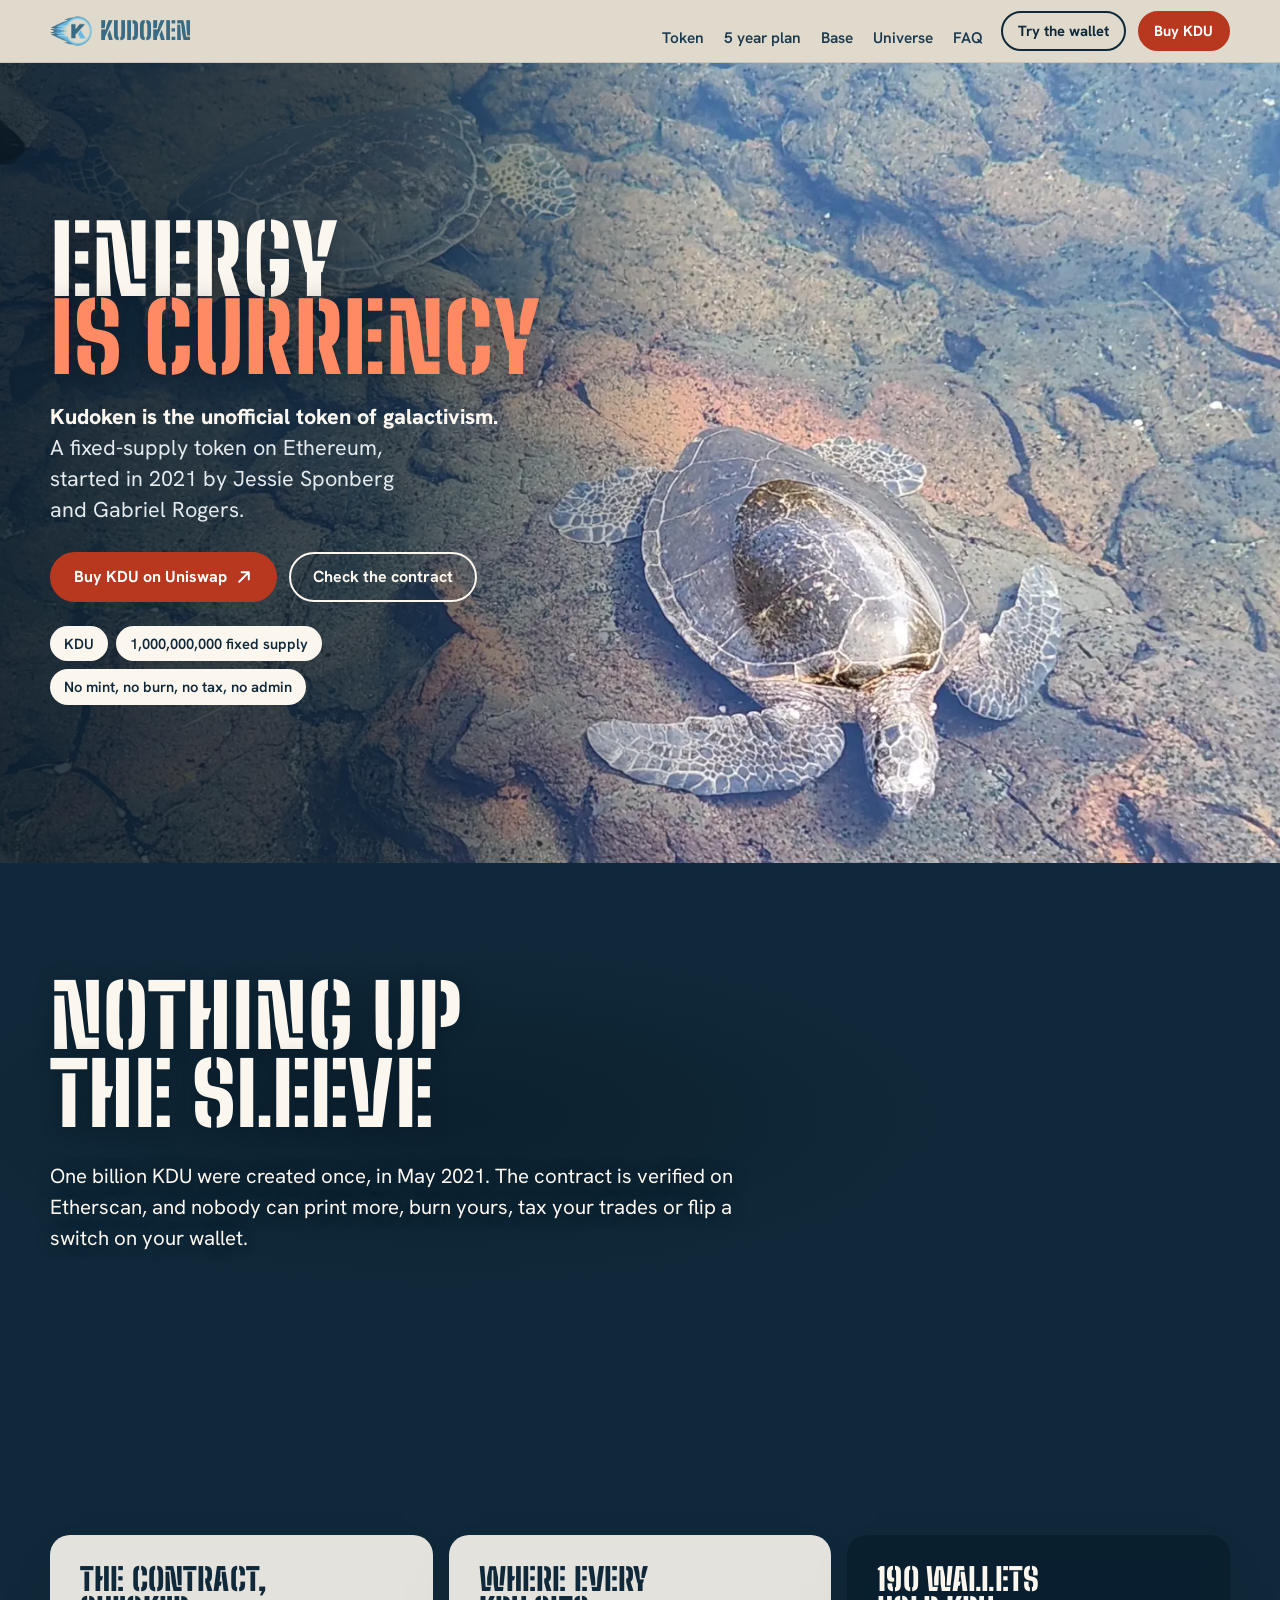
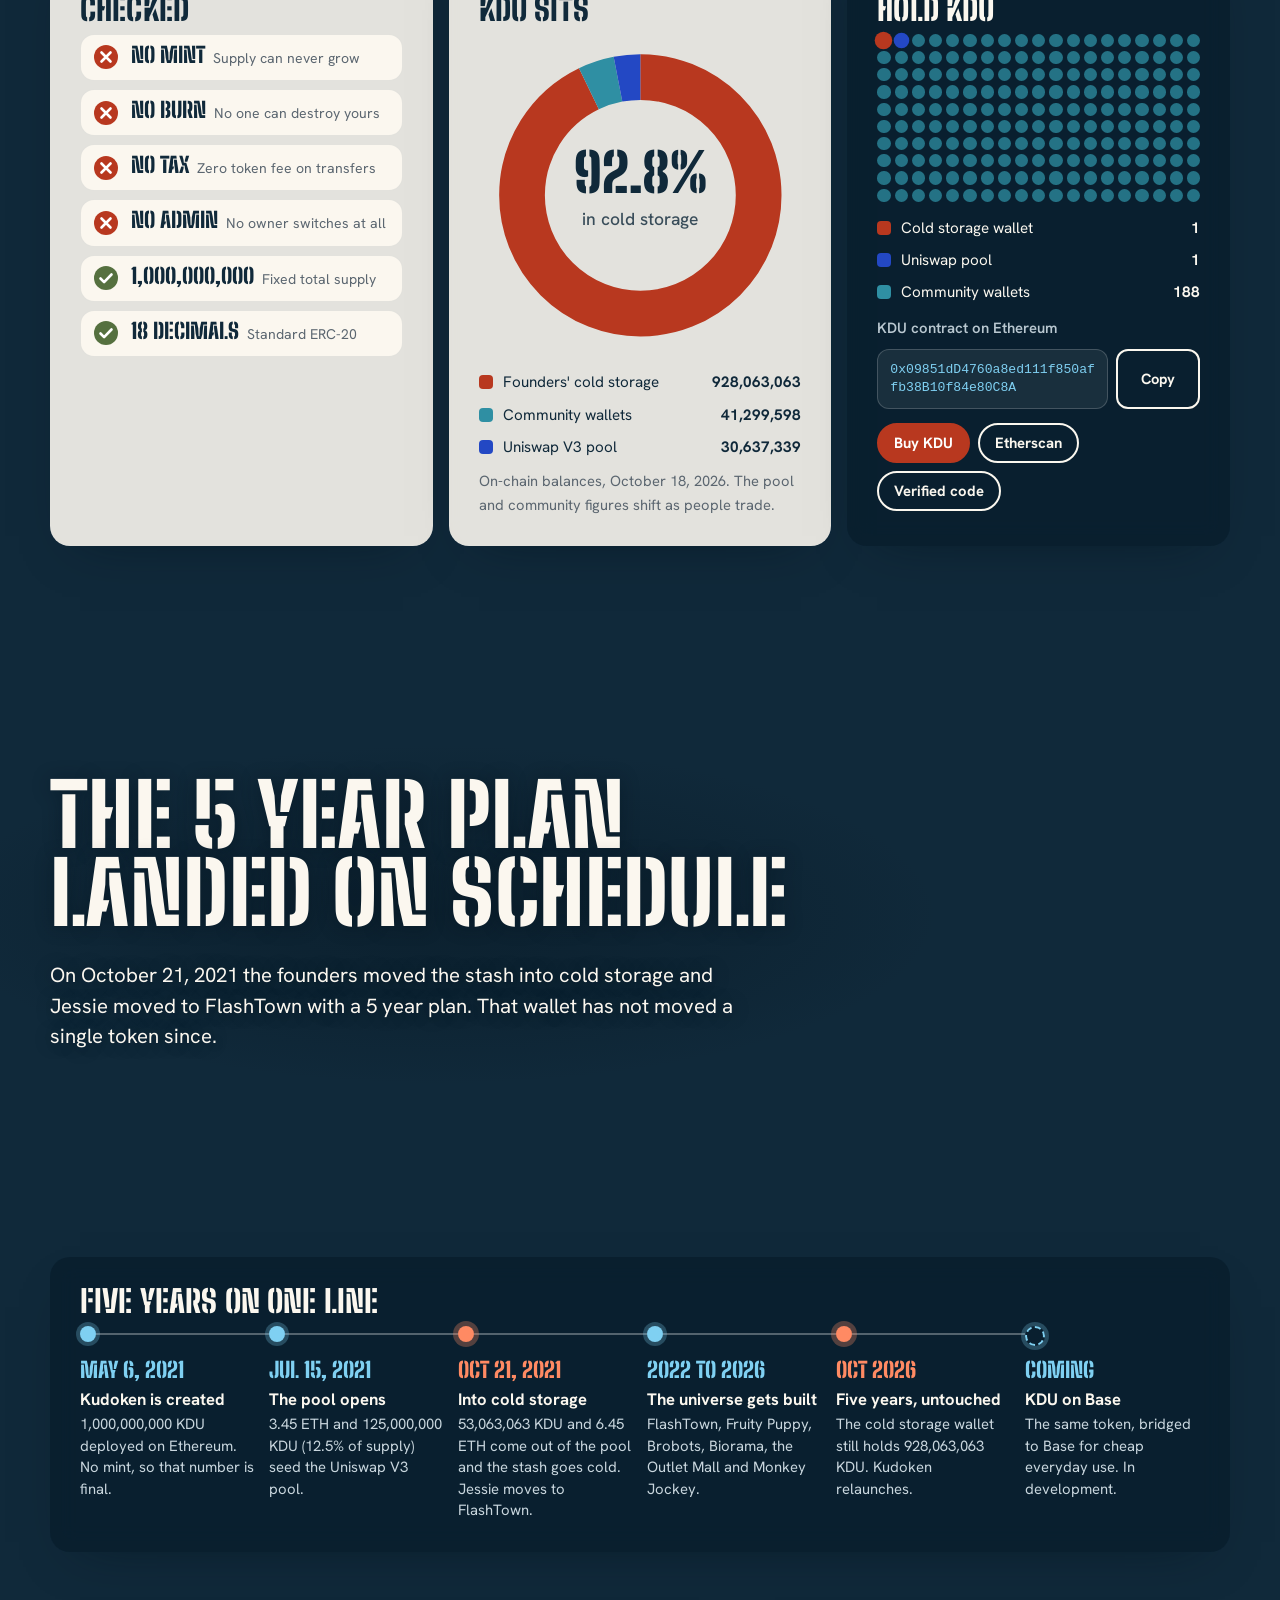
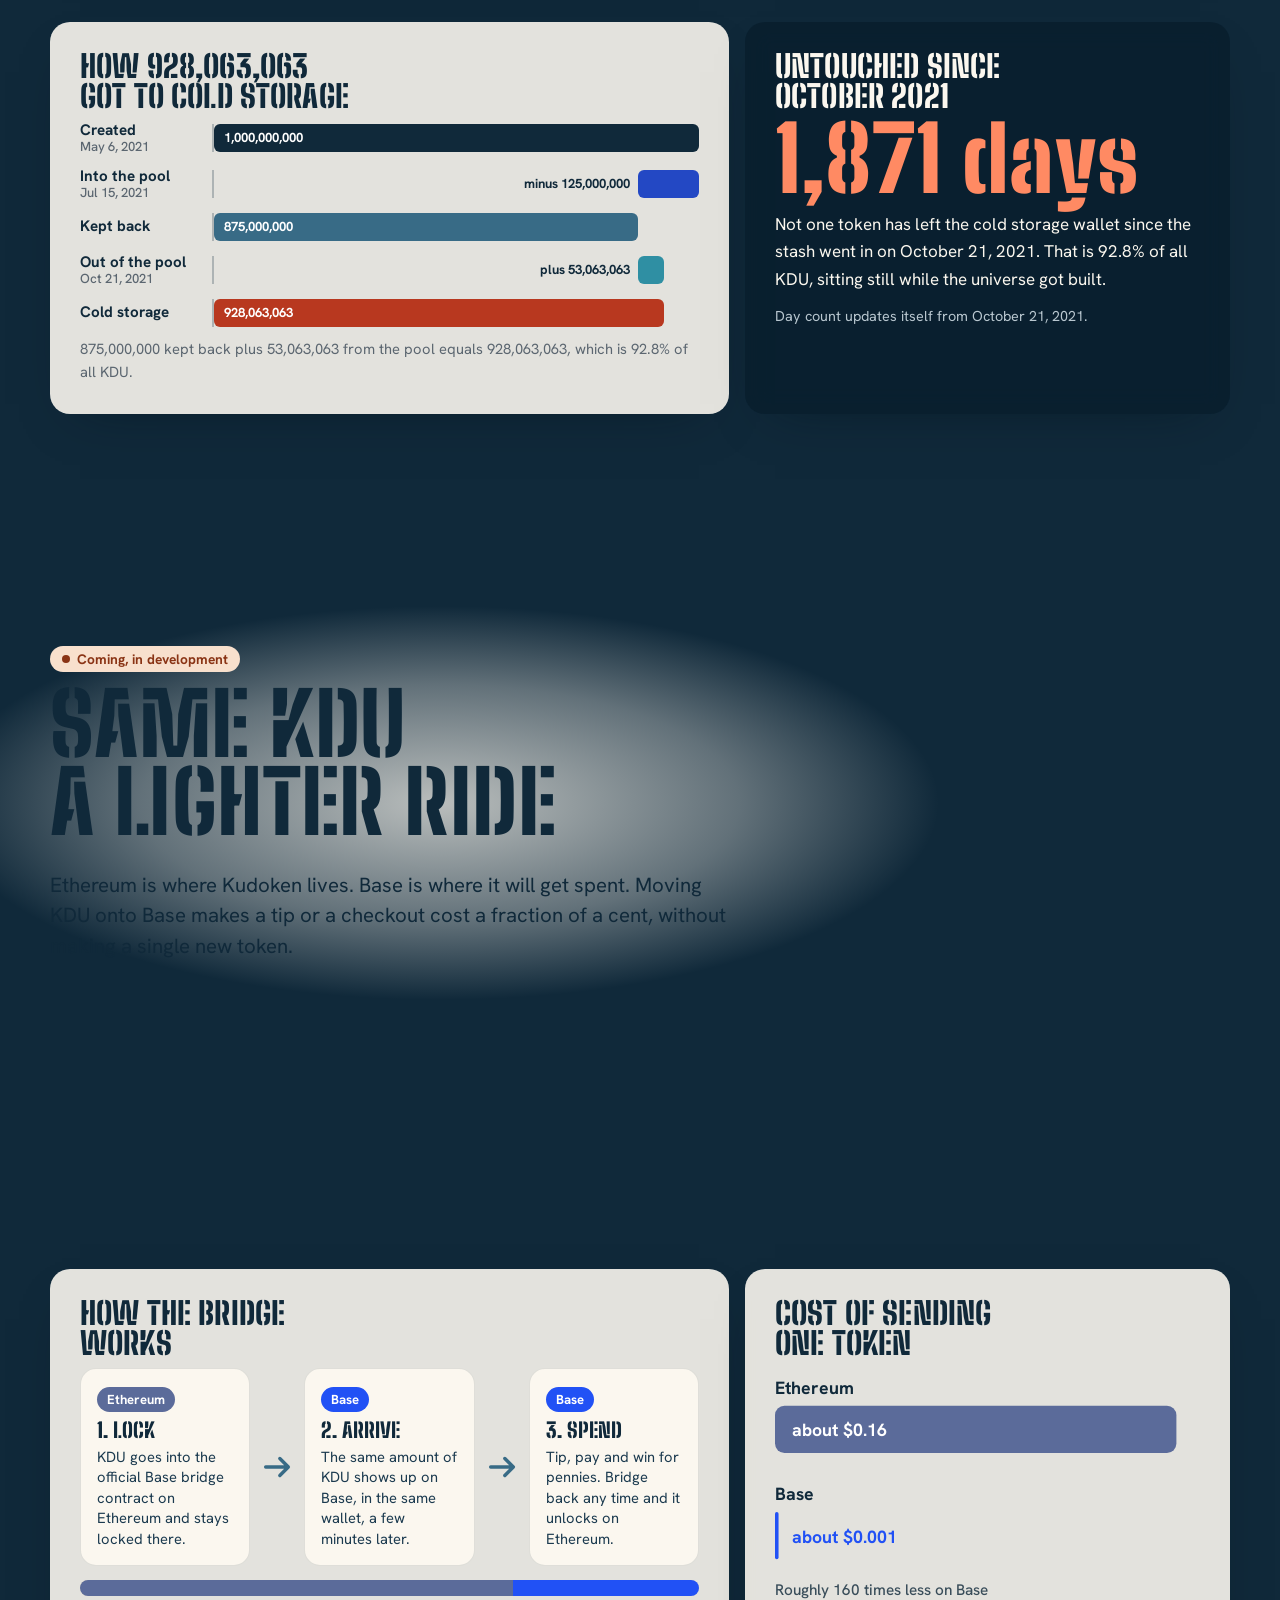
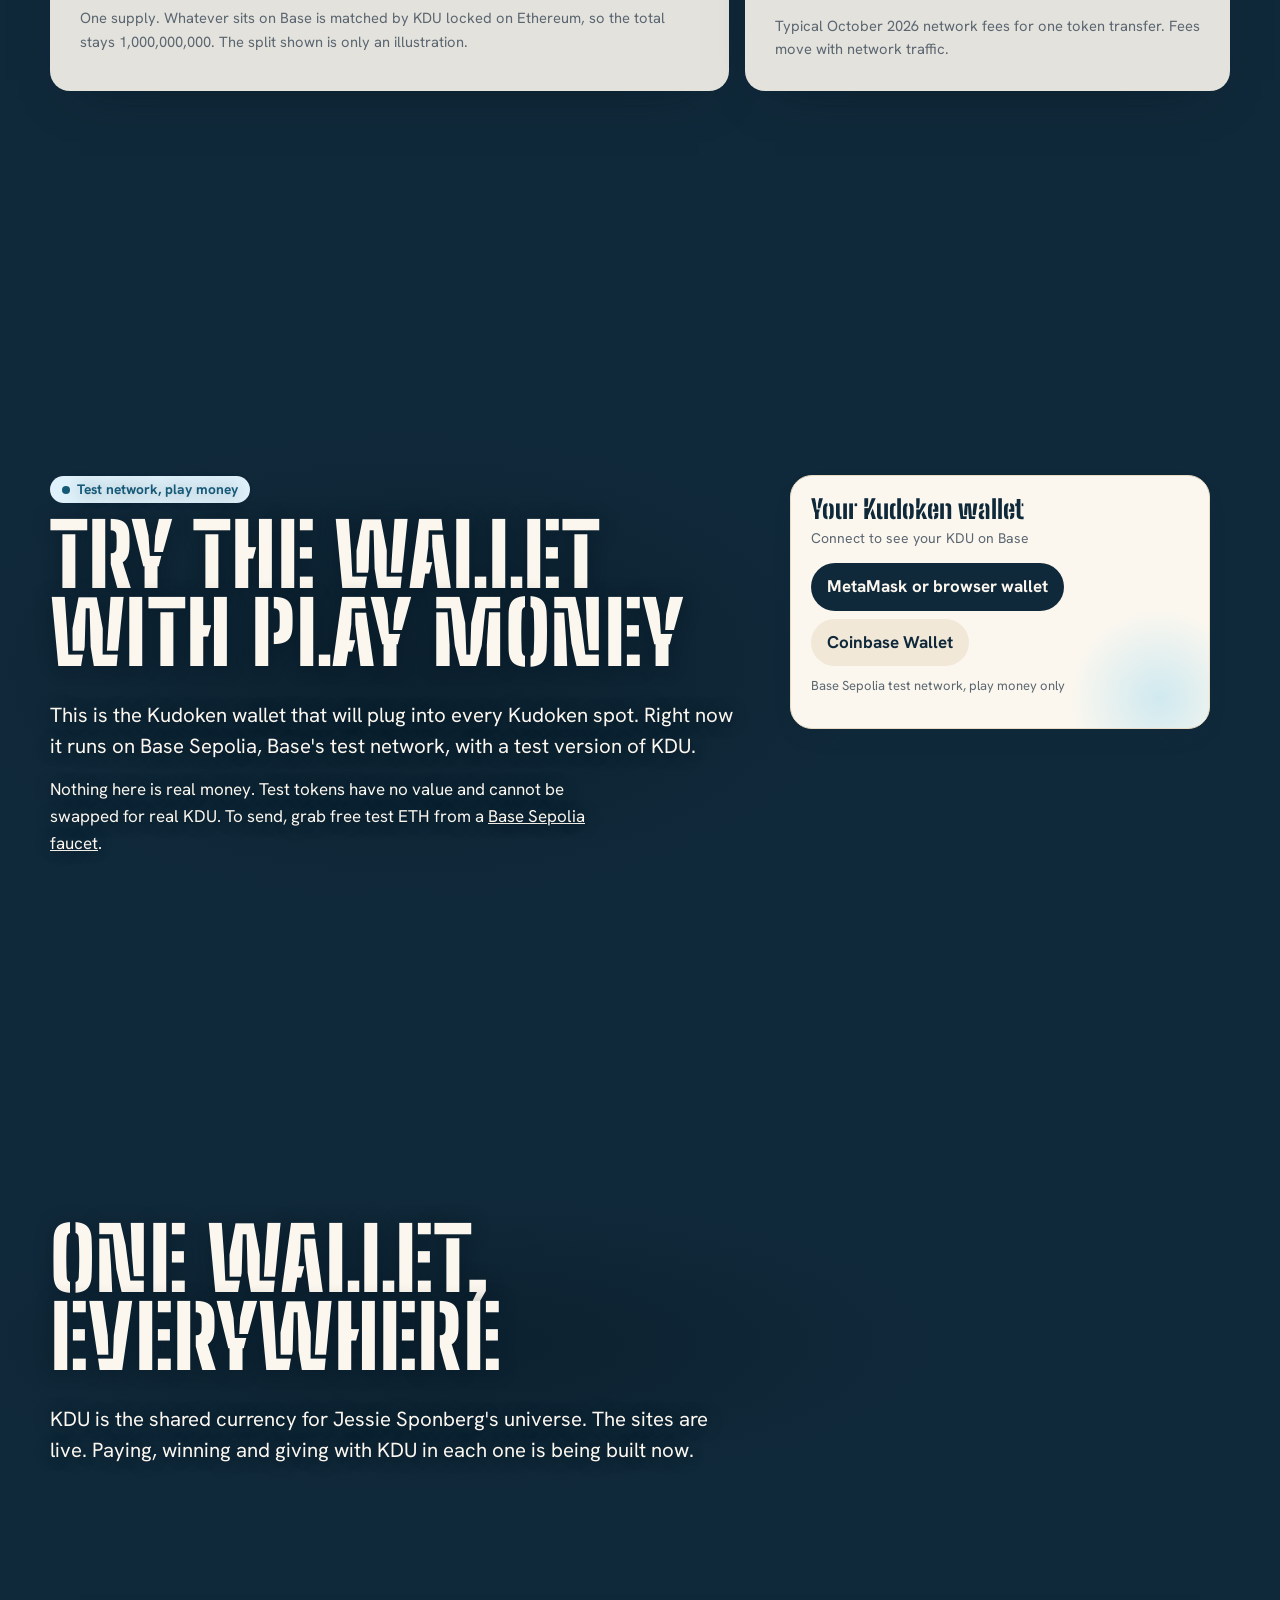
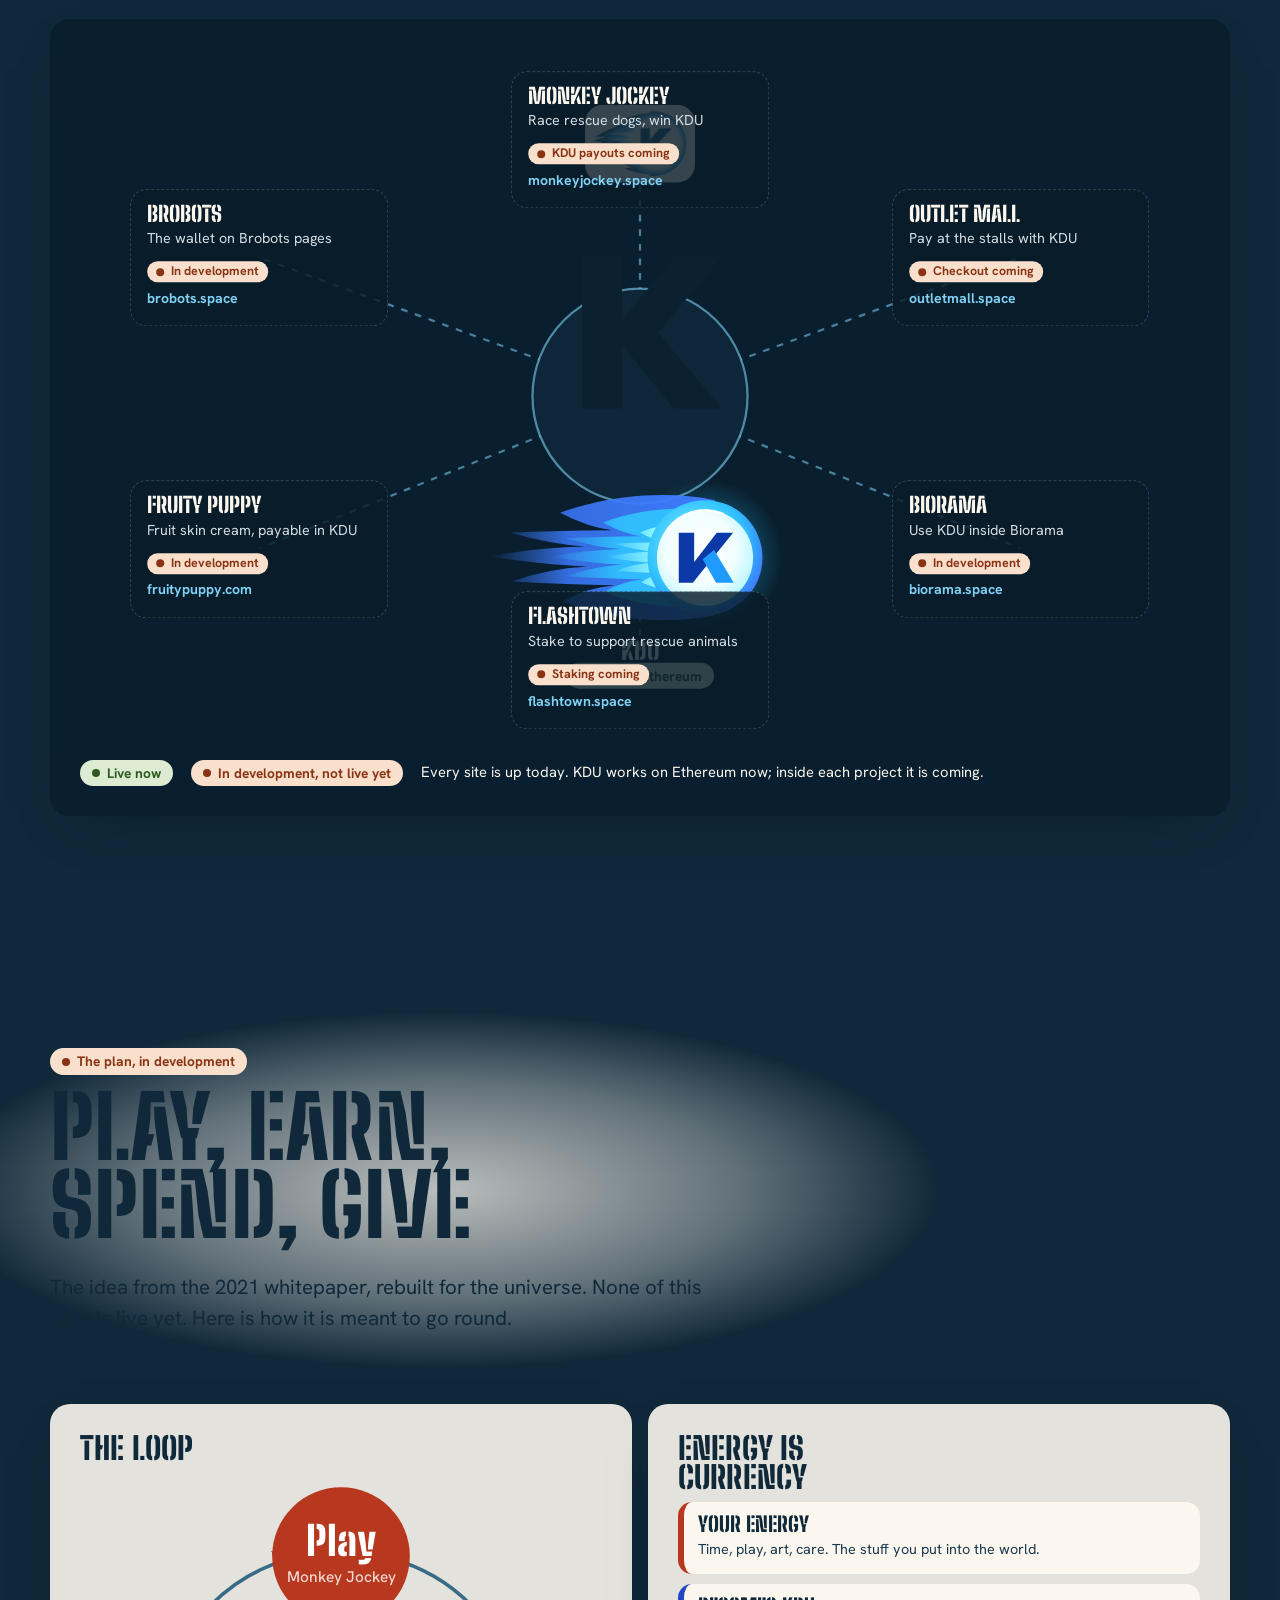
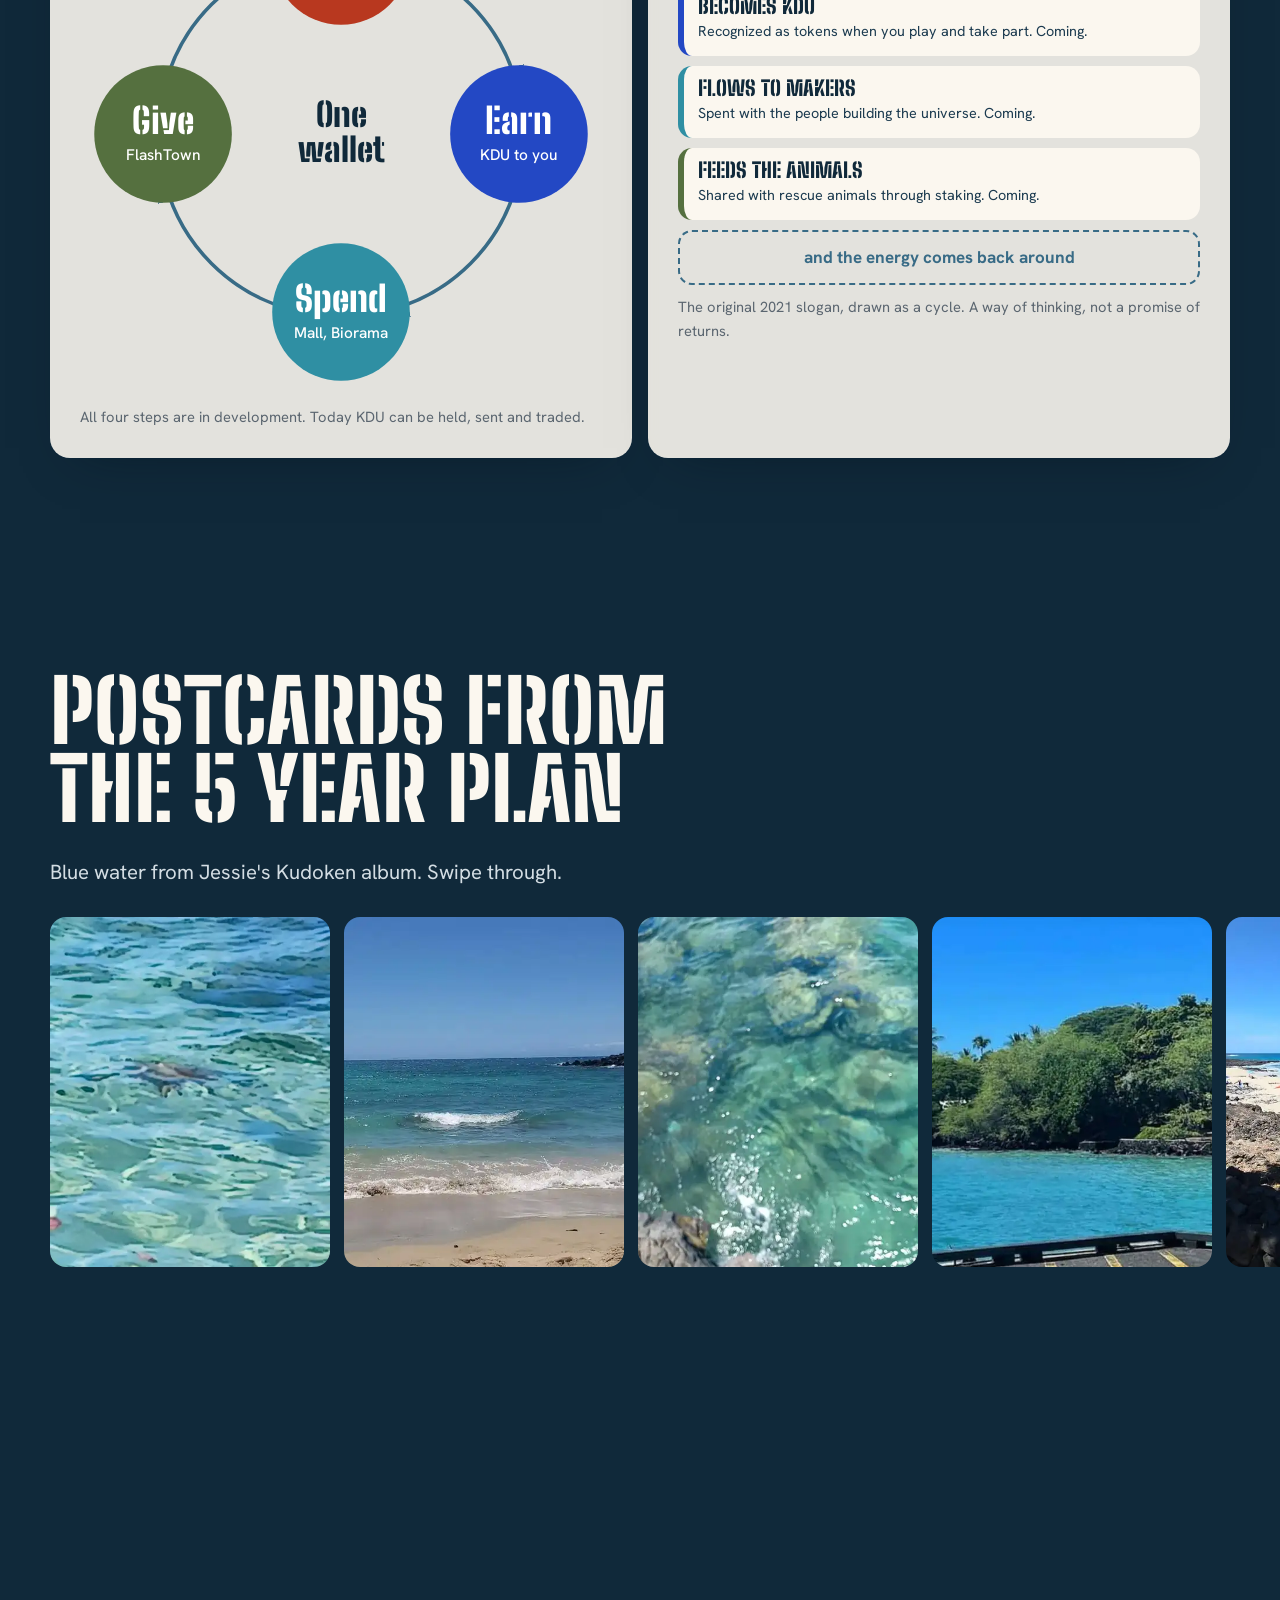
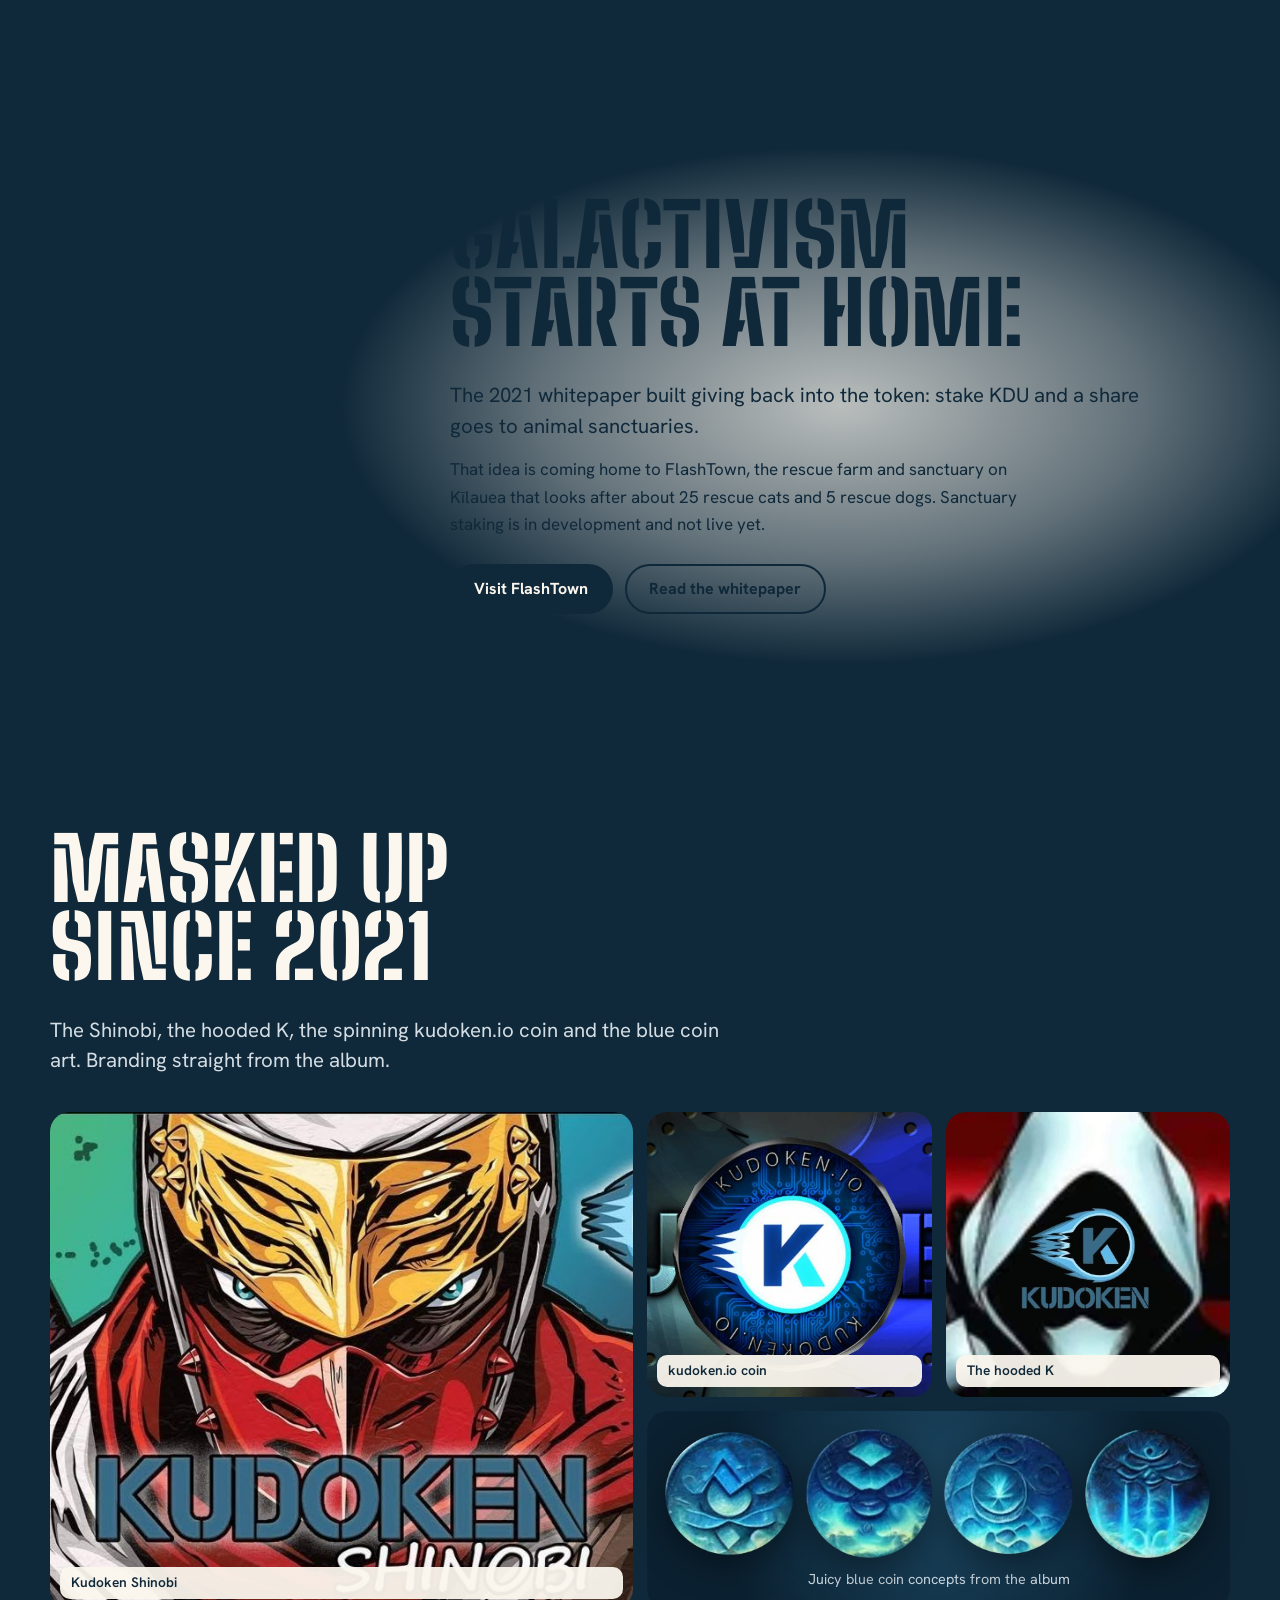
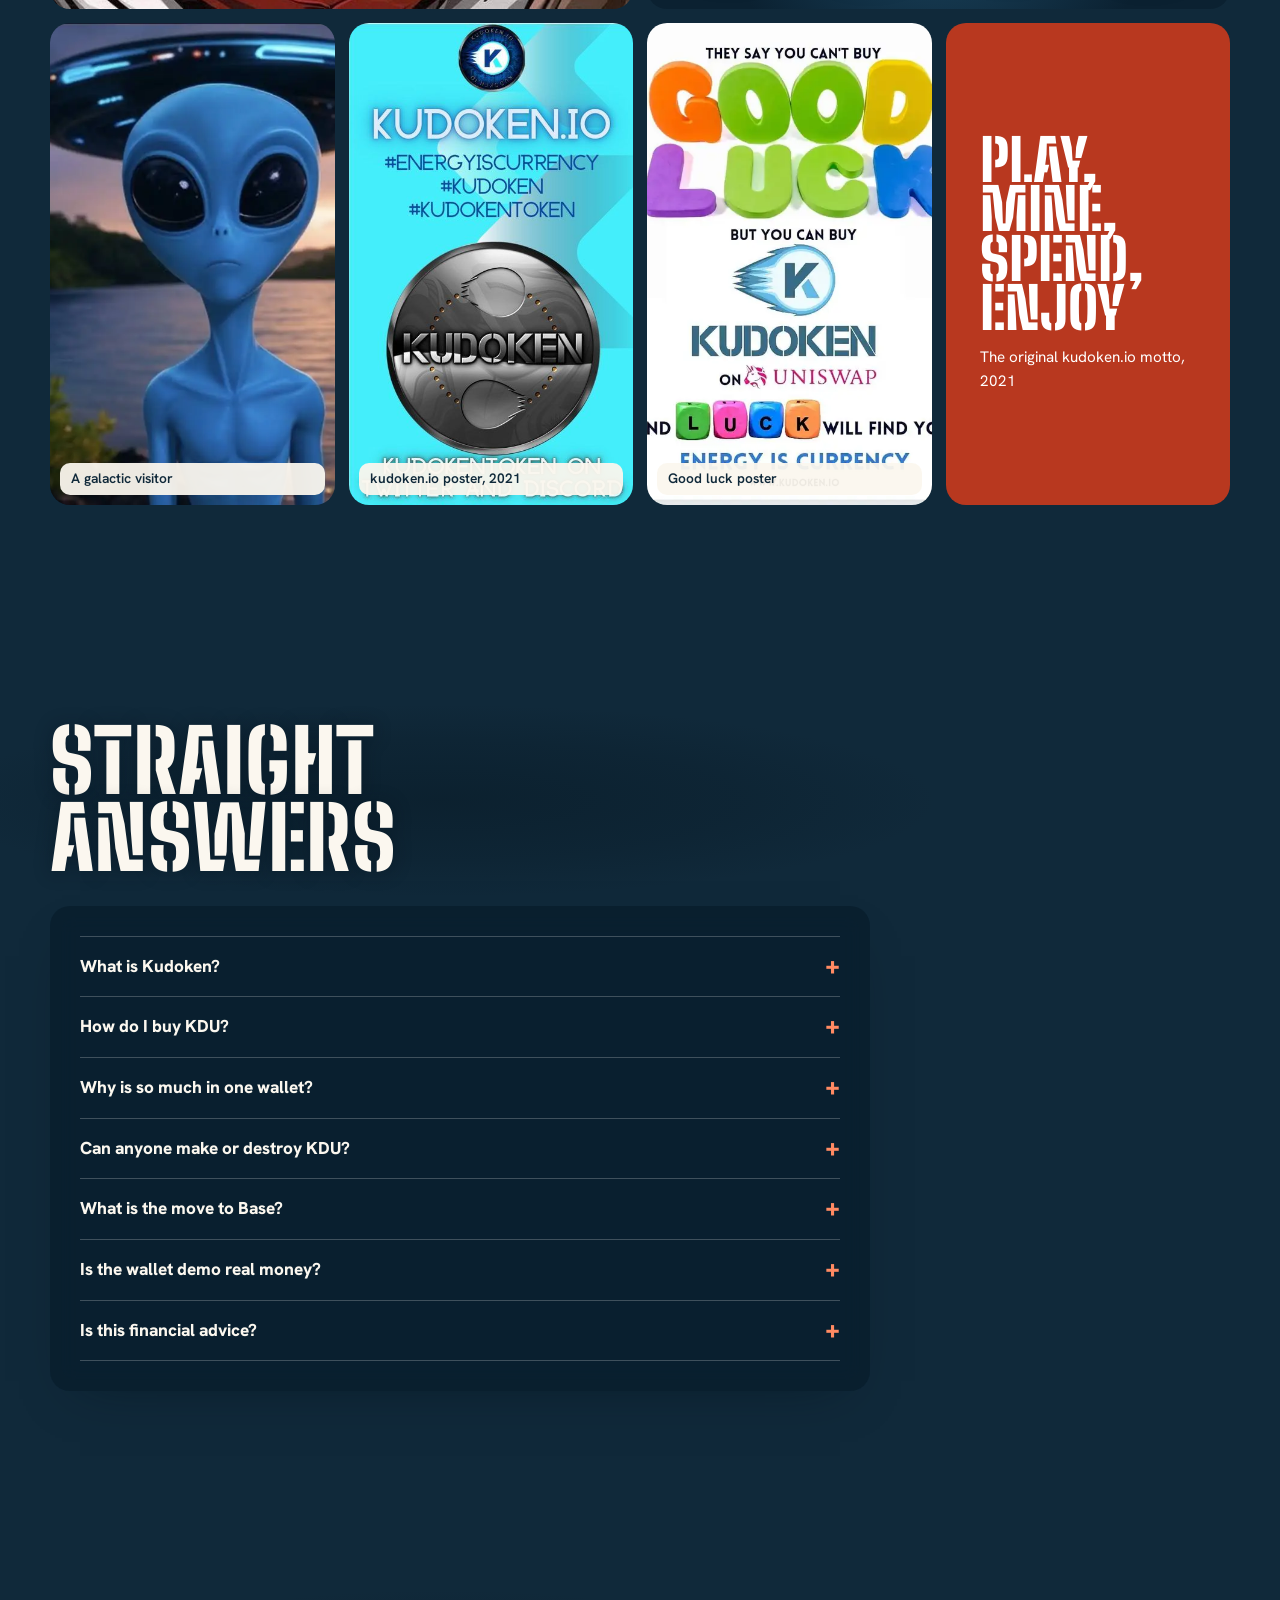
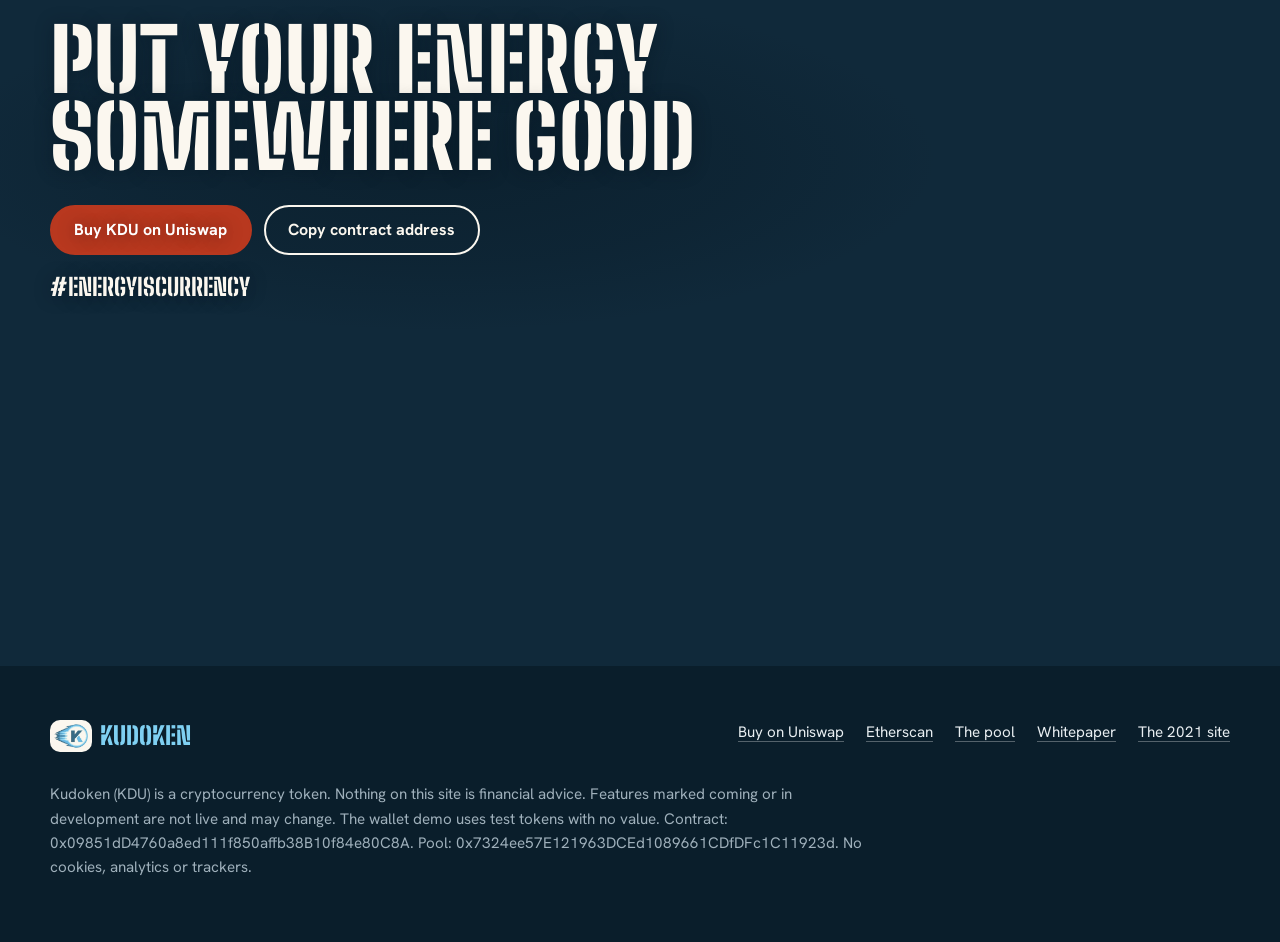
==== index.html @ e55e3fa2 "Fireball v2: original vector energy ball with Unbounded K, CSS flicker/launch/burst animation, coin " ====
<!DOCTYPE html>
<html lang="en">
<head>
<meta charset="utf-8">
<meta name="viewport" content="width=device-width, initial-scale=1">
<title>Kudoken (KDU) | Energy is currency</title>
<meta name="description" content="Kudoken (KDU) is a fixed-supply ERC-20 token on Ethereum, launched in 2021 by Jessie Sponberg and Gabriel Rogers. The unofficial token of galactivism. #EnergyIsCurrency">
<meta property="og:title" content="Kudoken (KDU) | Energy is currency">
<meta property="og:description" content="The unofficial token of galactivism. 1,000,000,000 fixed supply on Ethereum. No mint, no burn, no tax, no admin.">
<meta property="og:type" content="website">
<meta property="og:image" content="https://kudoken.vercel.app/images/v3/og-blue.jpg">
<meta name="theme-color" content="#10293a">
<link rel="icon" type="image/png" href="favicon.png">
<link rel="preload" href="fonts/bss-latin.woff2" as="font" type="font/woff2" crossorigin>
<link rel="preload" href="fonts/hk-latin.woff2" as="font" type="font/woff2" crossorigin>
<script>/* theme preview switch for the themes branch: ?theme=lime|purple&font=unbounded|chakra&mark=new */(function(){var q=new URLSearchParams(location.search),h=document.documentElement;['theme','font','mark'].forEach(function(k){var v=q.get(k);if(v&&/^[a-z]+$/.test(v))h.dataset[k]=v});if(h.dataset.mark==='fireball'){document.write('<link rel="icon" type="image/svg+xml" href="images/v3/fb-coin.svg"><link rel="icon" type="image/png" sizes="32x32" href="images/v3/fb-32.png"><link rel="icon" type="image/png" sizes="16x16" href="images/v3/fb-16.png"><link rel="apple-touch-icon" href="images/v3/fb-180.png">')}})()</script>
<style>
/* Fonts are self-hosted (SIL Open Font License). This page sets no cookies and loads no analytics or trackers. */
@font-face{font-family:"Big Shoulders Stencil";src:url(fonts/bss-latin.woff2) format("woff2");font-weight:600 900;font-display:swap;unicode-range:U+0000-00FF,U+0131,U+0152-0153,U+02BB-02BC,U+02C6,U+02DA,U+02DC,U+0304,U+0308,U+0329,U+2000-206F,U+20AC,U+2122,U+2191,U+2193,U+2212,U+2215,U+FEFF,U+FFFD}
@font-face{font-family:"Big Shoulders Stencil";src:url(fonts/bss-latin-ext.woff2) format("woff2");font-weight:600 900;font-display:swap;unicode-range:U+0100-02BA,U+02BD-02C5,U+02C7-02CC,U+02CE-02D7,U+02DD-02FF,U+0304,U+0308,U+0329,U+1D00-1DBF,U+1E00-1E9F,U+1EF2-1EFF,U+2020,U+20A0-20AB,U+20AD-20C4,U+2113,U+2C60-2C7F,U+A720-A7FF}
@font-face{font-family:"Hanken Grotesk";src:url(fonts/hk-latin.woff2) format("woff2");font-weight:400 800;font-display:swap;unicode-range:U+0000-00FF,U+0131,U+0152-0153,U+02BB-02BC,U+02C6,U+02DA,U+02DC,U+0304,U+0308,U+0329,U+2000-206F,U+20AC,U+2122,U+2191,U+2193,U+2212,U+2215,U+FEFF,U+FFFD}
@font-face{font-family:"Hanken Grotesk";src:url(fonts/hk-latin-ext.woff2) format("woff2");font-weight:400 800;font-display:swap;unicode-range:U+0100-02BA,U+02BD-02C5,U+02C7-02CC,U+02CE-02D7,U+02DD-02FF,U+0304,U+0308,U+0329,U+1D00-1DBF,U+1E00-1E9F,U+1EF2-1EFF,U+2020,U+20A0-20AB,U+20AD-20C4,U+2113,U+2C60-2C7F,U+A720-A7FF}

@font-face{font-family:"Unbounded";src:url(fonts/unb-latin.woff2) format("woff2");font-weight:500 900;font-display:swap;unicode-range:U+0000-00FF,U+0131,U+0152-0153,U+02BB-02BC,U+02C6,U+02DA,U+02DC,U+0304,U+0308,U+0329,U+2000-206F,U+20AC,U+2122,U+2191,U+2193,U+2212,U+2215,U+FEFF,U+FFFD}
@font-face{font-family:"Unbounded";src:url(fonts/unb-latin-ext.woff2) format("woff2");font-weight:500 900;font-display:swap;unicode-range:U+0100-02BA,U+02BD-02C5,U+02C7-02CC,U+02CE-02D7,U+02DD-02FF,U+0304,U+0308,U+0329,U+1D00-1DBF,U+1E00-1E9F,U+1EF2-1EFF,U+2020,U+20A0-20AB,U+20AD-20C0,U+2113,U+2C60-2C7F,U+A720-A7FF}
@font-face{font-family:"Chakra Petch";src:url(fonts/cp7-latin.woff2) format("woff2");font-weight:700;font-display:swap;unicode-range:U+0000-00FF,U+0131,U+0152-0153,U+02BB-02BC,U+02C6,U+02DA,U+02DC,U+0304,U+0308,U+0329,U+2000-206F,U+20AC,U+2122,U+2191,U+2193,U+2212,U+2215,U+FEFF,U+FFFD}
@font-face{font-family:"Chakra Petch";src:url(fonts/cp7-latin-ext.woff2) format("woff2");font-weight:700;font-display:swap;unicode-range:U+0100-02BA,U+02BD-02C5,U+02C7-02CC,U+02CE-02D7,U+02DD-02FF,U+0304,U+0308,U+0329,U+1D00-1DBF,U+1E00-1E9F,U+1EF2-1EFF,U+2020,U+20A0-20AB,U+20AD-20C0,U+2113,U+2C60-2C7F,U+A720-A7FF}

:root{
  --sand:#f1e8d8; --sand-2:#e7dbc4; --shell:#fbf7ef;
  --ink:#10293a; --ink-2:#1b3a4f; --muted:#5b6670;
  --steel:#386b86; --comet:#7fd0f2;
  --fire:#b8381f; --fire-l:#ff8a63; --water:#2348c4; --air:#2f8fa3; --earth:#55703f;
  --display:"Big Shoulders Stencil",Impact,"Arial Narrow",sans-serif;
  --body:"Hanken Grotesk",system-ui,-apple-system,"Segoe UI",Roboto,sans-serif;
  --mono:ui-monospace,SFMono-Regular,Menlo,Consolas,monospace;
  --r:20px;
  --dw:900; --ds:1; --wordmark:var(--display);
  --accent-fill:#b8381f; --accent-l:#ff8a63; --accent-deep:#b8381f; --on-accent:#fff; --accent-grad:none; --glow:transparent;
  --c-comm:#2f8fa3; --c-pool:#2348c4; --c-out:#2f8fa3; --c-earn:#2348c4;
}
*{box-sizing:border-box;margin:0;padding:0}
html{scroll-behavior:smooth;scroll-padding-top:68px}
body{background:var(--ink);color:var(--ink);font:400 1.0625rem/1.6 var(--body);-webkit-font-smoothing:antialiased}
img,video{display:block;max-width:100%;height:auto}
a{color:inherit}
.wrap{width:min(1180px,100% - 40px);margin-inline:auto;position:relative}
.sr{position:absolute;width:1px;height:1px;overflow:hidden;clip:rect(0 0 0 0);white-space:nowrap}
br.m{display:none}
@media(max-width:699px){br.m{display:inline}br.d{display:none}}
:focus-visible{outline:3px solid var(--comet);outline-offset:3px;border-radius:6px}
h1,h2,h3{font-family:var(--display);font-weight:var(--dw);text-transform:uppercase;line-height:.9;letter-spacing:.005em}
h2{font-size:calc(clamp(2.7rem,8.4vw,5.4rem) * var(--ds));margin-bottom:.32em}
h3{font-size:calc(clamp(1.5rem,3.6vw,1.95rem) * var(--ds3,var(--ds)));line-height:.95;margin-bottom:.4em}
p+p{margin-top:.85em}
.lede{font-size:clamp(1.08rem,2.2vw,1.28rem);line-height:1.5;max-width:34em}

/* buttons */
.btn{white-space:nowrap;display:inline-flex;align-items:center;justify-content:center;gap:.55em;min-height:50px;padding:0 1.4em;border-radius:999px;border:2px solid var(--ink);background:var(--ink);color:var(--shell);font:700 1rem/1 var(--body);text-decoration:none;cursor:pointer;transition:transform .15s,background .15s,color .15s}
.btn:hover{transform:translateY(-2px)}
.btn.buy{background:var(--accent-fill);border-color:var(--accent-fill);color:var(--on-accent)}
.btn.buy:hover{background:#9a2c16;border-color:#9a2c16}
.btn.line{background:transparent;color:inherit;border-color:currentColor}
.btn.sm{min-height:40px;padding:0 1em;font-size:.93rem}
.btn svg{width:1em;height:1em;flex:none}
.cta{display:flex;flex-wrap:wrap;gap:12px;margin-top:26px}

/* status pills */
.pill{display:inline-flex;align-items:center;gap:7px;border-radius:999px;padding:3px 12px;font-size:.86rem;font-weight:700;line-height:1.5;white-space:nowrap}
.pill::before{content:"";width:8px;height:8px;border-radius:50%;background:currentColor}
.pill.live{background:#dcebd2;color:#2f5a1f}
.pill.dev{background:#f8e0cd;color:#8a3415}
.pill.test{background:#dff1fa;color:#155a78}

/* nav */
.nav{position:sticky;top:0;z-index:40;background:rgba(241,232,216,.93);backdrop-filter:saturate(1.4) blur(10px);-webkit-backdrop-filter:saturate(1.4) blur(10px);border-bottom:1px solid rgba(16,41,58,.12)}
.nav .wrap{display:flex;align-items:center;gap:12px;height:62px}
.brand{display:flex;align-items:center;gap:8px;text-decoration:none;margin-right:auto}
.brand img{width:42px}
.brand span{font:var(--ww,900) calc(1.55rem * var(--wds,1))/1 var(--wordmark);text-transform:uppercase;color:var(--steel)}
.nav .links{display:none;gap:20px}
.nav .links a{text-decoration:none;font-weight:600;font-size:.96rem;color:var(--ink-2)}
.nav .links a:hover{color:var(--accent-deep)}
.nav .btn{min-height:40px;font-size:.92rem;padding:0 1em}
.nav .btn.line{color:var(--ink)}
.nav .short{display:none}
@media(max-width:439px){.nav .wrap{gap:8px}.brand img{width:34px}.brand span{font-size:1.3rem}.nav .btn{padding:0 .8em;font-size:.86rem;min-height:38px}.nav .full{display:none}.nav .short{display:inline}}
@media(min-width:1040px){.nav .links{display:flex;margin-right:6px}}

/* hero (honu) */
.hero{position:relative;display:grid;background:var(--ink);color:var(--shell);overflow:hidden}
.hero-media{grid-area:1/1;position:relative}
.hero-media img{width:100%;height:auto}
.hero-media::after{content:"";position:absolute;inset:0;background:linear-gradient(180deg,rgba(8,26,38,.82) 0%,rgba(8,26,38,.45) 30%,rgba(8,26,38,0) 48%,rgba(8,26,38,0) 88%,var(--ink) 100%)}
.hero-copy{display:contents}
.hero h1{grid-area:1/1;align-self:start;position:relative;z-index:2;padding:26px 20px 0;font-size:calc(clamp(3.6rem,17vw,9.6rem) * var(--dsh,var(--ds)));line-height:.82;color:var(--shell);text-shadow:0 2px 24px rgba(0,0,0,.35)}
.hero h1 span{display:block;color:var(--accent-l)}
.hero .after{position:relative;z-index:2;padding:6px 20px 46px}
.hero .tagline{font-size:clamp(1.12rem,2.6vw,1.35rem);line-height:1.45;max-width:30em;color:#e3eaee}
.hero .tagline strong{font-weight:800;color:var(--shell)}
.chips{display:flex;flex-wrap:wrap;gap:8px;margin-top:24px;list-style:none}
.chips li{border-radius:999px;padding:6px 14px;font-weight:600;font-size:.92rem;background:var(--shell);color:var(--ink)}
@media(min-width:900px){
  .hero{display:block;min-height:min(800px,calc(100svh - 62px))}
  .hero-media{position:absolute;inset:0}
  .hero-media img{position:absolute;inset:0;width:100%;height:100%;object-fit:cover;object-position:50% 72%;transform:scale(1.22);transform-origin:0% 72%}
  .hero-media::after{background:linear-gradient(90deg,rgba(8,26,38,.86) 0%,rgba(8,26,38,.7) 30%,rgba(8,26,38,.25) 46%,rgba(8,26,38,0) 56%)}
  .hero-copy{display:flex;flex-direction:column;justify-content:center;position:relative;z-index:2;min-height:inherit;width:min(560px,46vw);padding:60px 0 60px max(28px,calc((100vw - 1180px)/2))}
  .hero h1{padding:0;font-size:calc(clamp(5rem,7.4vw,7rem) * var(--dsh,var(--ds)))}
  .hero .after{padding:0;margin-top:24px}
}

/* full-bleed photo scenes: the photo is the section, copy sits in its open water or sky */
.scene{position:relative;isolation:isolate;overflow:hidden;padding:clamp(70px,9vw,120px) 0;min-height:100svh;color:var(--shell)}
.scene > .bg{position:absolute;inset:0;z-index:-2}
.scene > .bg img{width:100%;height:100%;object-fit:cover;object-position:var(--pos,50% 50%)}
@media(max-width:699px){.scene > .bg img{object-position:var(--pos-m,var(--pos,50% 50%))}}
.scene.light{color:var(--ink)}
/* local scrims: soft pools of shade behind copy only, never a full-photo wash */
.scrim{position:relative}
.scrim::before{content:"";position:absolute;inset:-12% -14%;z-index:-1;background:radial-gradient(closest-side,rgba(8,26,38,.55),rgba(8,26,38,.28) 60%,transparent);pointer-events:none}
.light .scrim::before{background:radial-gradient(closest-side,rgba(251,247,239,.72),rgba(251,247,239,.35) 60%,transparent)}
.copy{max-width:780px}
.copy .lede,.copy p{max-width:34em}
.copy.right{margin-left:auto}
.on-dark{text-shadow:0 1px 18px rgba(4,18,28,.45)}
.glass{background:rgba(251,247,239,.9);color:var(--ink);border-radius:var(--r);padding:clamp(20px,3vw,30px);backdrop-filter:blur(12px) saturate(1.2);-webkit-backdrop-filter:blur(12px) saturate(1.2);box-shadow:0 20px 50px -30px rgba(4,18,28,.6);text-shadow:none}
.glass.dark{background:rgba(9,29,42,.74);color:var(--shell)}
.glass h3{margin-bottom:.3em}
.glass .note{font-size:.9rem;color:var(--muted);margin-top:12px}
.glass.dark .note{color:#b9c7d0}
.panels{display:grid;gap:16px;margin-top:clamp(36px,6vw,70px)}
@media(min-width:900px){.panels.c3{grid-template-columns:1fr 1fr 1fr}.panels.c2{grid-template-columns:1fr 1fr}.panels.c21{grid-template-columns:1.4fr 1fr}}
.push{margin-top:clamp(120px,22vw,300px)}

/* infographic shared */
figure.info{margin:0}
figure.info svg{width:100%;height:auto;display:block}
figure.info figcaption{font-size:.92rem;color:var(--muted);margin-top:10px}
.glass.dark figure.info figcaption{color:#b9c7d0}
.svg-label{font:700 15px var(--body);fill:currentColor}
.svg-small{font:500 13px var(--body);fill:currentColor;opacity:.8}
.svg-big{font:var(--dw) calc(34px * var(--ds)) var(--display);fill:currentColor}

/* checklist */
.checks{list-style:none;display:grid;grid-template-columns:1fr;gap:8px}
.checks li{display:flex;gap:12px;align-items:center;background:var(--shell);border:1px solid rgba(16,41,58,.1);border-radius:14px;padding:12px}
.checks svg{width:26px;height:26px;flex:none}
.checks b{display:block;font:var(--dw) calc(1.35rem * var(--ds))/1 var(--display);text-transform:uppercase}
.checks span{font-size:.88rem;color:var(--muted);line-height:1.3}
.checks li{padding:9px 12px}.checks b{display:inline;margin-right:8px}

/* donut legend */
.legend{list-style:none;display:grid;gap:8px;margin-top:14px;font-size:.95rem}
.legend li{display:grid;grid-template-columns:14px 1fr auto;gap:10px;align-items:baseline}
.legend i{width:14px;height:14px;border-radius:4px;display:block;transform:translateY(2px)}
.legend b{font-variant-numeric:tabular-nums}

/* holders dots */
.dots{display:grid;grid-template-columns:repeat(19,1fr);gap:4px;margin-top:6px}
.dots i{aspect-ratio:1;border-radius:50%;background:var(--c-comm);opacity:.75}
.dots i.cold{background:var(--accent-fill);opacity:1;transform:scale(1.35)}
.dots i.pool{background:var(--c-pool);opacity:1;transform:scale(1.2)}

/* contract */
.addr{display:flex;flex-direction:column;gap:8px;margin-top:12px}
.addr label{font-weight:600;font-size:.93rem;color:var(--muted)}
.glass.dark .addr label{color:#b9c7d0}
.addr .row{display:flex;gap:8px}
.addr code{flex:1;min-width:0;font:500 .82rem/1.4 var(--mono);background:rgba(16,41,58,.06);border:1px solid rgba(16,41,58,.15);border-radius:12px;padding:11px 12px;word-break:break-all}
.glass.dark .addr code{background:rgba(255,255,255,.07);border-color:rgba(255,255,255,.18);color:var(--comet)}
.copy-btn{flex:none;min-width:84px;border-radius:12px;border:2px solid currentColor;background:transparent;color:inherit;font:700 .92rem/1 var(--body);cursor:pointer;padding:0 12px}
.copy-btn.done{background:var(--earth);border-color:var(--earth);color:#fff}
.links{display:flex;flex-wrap:wrap;gap:8px;margin-top:14px}

/* timeline */
.timeline{list-style:none;display:grid;gap:0;position:relative;counter-reset:t}
.timeline li{position:relative;padding:0 0 22px 34px}
.timeline li::before{content:"";position:absolute;left:7px;top:6px;bottom:-6px;width:2px;background:rgba(255,255,255,.3)}
.timeline li:last-child::before{display:none}
.timeline li::after{content:"";position:absolute;left:0;top:4px;width:16px;height:16px;border-radius:50%;background:var(--comet);box-shadow:0 0 0 4px rgba(127,208,242,.25)}
.timeline li.key::after{background:var(--accent-l);box-shadow:0 0 0 5px rgba(255,138,99,.3)}
.timeline li.next::after{background:transparent;border:2px dashed var(--comet)}
.timeline time{font:var(--dw) calc(1.35rem * var(--ds))/1 var(--display);text-transform:uppercase;color:var(--comet);display:block}
.timeline li.key time{color:var(--accent-l)}
.timeline b{display:block;font-size:1.04rem;margin-top:4px}
.timeline p{font-size:.93rem;color:#c9d6de;margin-top:2px;line-height:1.45}
@media(min-width:900px){
  .timeline{grid-template-columns:repeat(6,1fr);gap:14px}
  .timeline li{padding:34px 0 0}
  .timeline li::before{left:16px;right:-14px;top:7px;bottom:auto;width:auto;height:2px}
  .timeline li::after{top:0;left:0}
}
.bigstat{font:var(--dw) calc(clamp(3.4rem,8vw,5.6rem) * var(--ds))/.85 var(--display);color:var(--accent-l);font-variant-numeric:tabular-nums}

/* bridge flow */
.flow{display:grid;gap:10px;align-items:stretch}
@media(min-width:700px){.flow{grid-template-columns:1fr auto 1fr auto 1fr}}
.flow .step{background:var(--shell);border:1px solid rgba(16,41,58,.12);border-radius:16px;padding:16px}
.flow .step b{display:block;font:var(--dw) calc(1.3rem * var(--ds))/1 var(--display);text-transform:uppercase;margin:8px 0 6px}
.flow .step p{font-size:.92rem;color:var(--ink-2);line-height:1.4}
.flow .chain{display:inline-block;font-size:.82rem;font-weight:700;border-radius:999px;padding:2px 10px;color:#fff}
.flow .eth{background:#5b6b9a}.flow .base{background:#2151f5}
.flow .arrow{display:grid;place-items:center;color:var(--steel)}
.flow .arrow svg{width:34px;height:34px}
@media(max-width:699px){.flow .arrow svg{transform:rotate(90deg)}}
.supplybar{display:flex;height:16px;border-radius:999px;overflow:hidden;margin-top:14px;background:var(--sand-2)}
.supplybar span{display:block}

/* ecosystem map */
.eco{position:relative;margin-top:10px}
.eco .hub{display:grid;place-items:center;text-align:center}
.eco .hub img{width:110px;background:var(--shell);border-radius:18px;padding:6px 8px}
.eco .hub b{font:var(--dw) calc(1.5rem * var(--ds))/1 var(--display);text-transform:uppercase;display:block;margin-top:6px}
.eco ul{list-style:none;display:grid;gap:12px;margin-top:18px}
.eco li{background:rgba(255,255,255,.08);border:1px solid rgba(255,255,255,.2);border-radius:16px;padding:14px 16px}
.eco li.dev{border-style:dashed}
.eco li b{font:var(--dw) calc(1.35rem * var(--ds))/1 var(--display);text-transform:uppercase;display:block}
.eco li p{font-size:.9rem;color:#d3dde3;line-height:1.35;margin:4px 0 8px}
.eco li .pill{font-size:.78rem;padding:1px 9px}
.eco li a{color:var(--comet);font-weight:700;text-decoration:none;font-size:.88rem}
.eco svg.lines{display:none}
@media(min-width:900px){
  .eco{aspect-ratio:1000/620}
  .eco svg.lines{display:block;position:absolute;inset:0;width:100%;height:100%}
  .eco .hub{position:absolute;left:50%;top:50%;transform:translate(-50%,-50%)}
  .eco ul{display:block;margin:0}
  .eco li{position:absolute;width:23%;transform:translate(-50%,-50%);background:rgba(9,29,42,.82)}
  .eco li:nth-child(1){left:50%;top:13%}
  .eco li:nth-child(2){left:84%;top:30%}
  .eco li:nth-child(3){left:84%;top:72%}
  .eco li:nth-child(4){left:50%;top:88%}
  .eco li:nth-child(5){left:16%;top:72%}
  .eco li:nth-child(6){left:16%;top:30%}
}
.legend-row{display:flex;flex-wrap:wrap;gap:10px 18px;margin-top:16px;font-size:.92rem}

/* energy flow */
.energy{list-style:none;display:grid;gap:10px;counter-reset:e}
.energy li{background:var(--shell);border-radius:14px;padding:12px 14px;border-left:6px solid var(--c);position:relative}
.energy li b{font:var(--dw) calc(1.3rem * var(--ds))/1 var(--display);text-transform:uppercase;display:block}
.energy li span{font-size:.9rem;color:var(--ink-2)}
.energy .back{border:2px dashed var(--steel);background:transparent;text-align:center;font-weight:700;color:var(--steel)}

/* postcards */
.postcards{background:var(--ink);color:var(--shell);padding:clamp(60px,8vw,100px) 0 clamp(40px,6vw,70px)}
.strip{display:flex;gap:14px;overflow-x:auto;scroll-snap-type:x mandatory;padding:30px 20px 12px;scroll-padding-inline:20px;scrollbar-width:thin}
@media(min-width:900px){.strip{padding-left:max(20px,calc((100vw - 1180px)/2));scroll-padding-left:max(20px,calc((100vw - 1180px)/2))}}
.strip figure{flex:none;width:min(62vw,280px);scroll-snap-align:start}
.strip img{border-radius:16px;aspect-ratio:4/5;object-fit:cover;width:100%}

/* vault */
.vault-sec{background:var(--ink);color:var(--shell);padding:clamp(60px,8vw,110px) 0}
.vault{display:grid;gap:14px;margin-top:36px;grid-template-columns:1fr 1fr}
.vault figure{border-radius:var(--r);overflow:hidden;background:#0b2131;position:relative;margin:0}
.vault img,.vault video{width:100%;height:100%;object-fit:cover}
.vault figcaption{position:absolute;left:10px;bottom:10px;right:10px;background:rgba(251,247,239,.94);color:var(--ink);border-radius:10px;padding:7px 11px;font-size:.86rem;font-weight:600;line-height:1.3}
.vault .wide{grid-column:1/-1;aspect-ratio:16/9}
.vault .sq{aspect-ratio:1}
.vault .tall{aspect-ratio:4/5}
.coinrow{grid-column:1/-1;display:grid;grid-template-columns:repeat(4,1fr);gap:10px;align-items:center;padding:18px;background:radial-gradient(circle at 50% 40%,#1d4a66,#0b2131 70%);border-radius:var(--r)}
.coinrow img{filter:drop-shadow(0 10px 18px rgba(0,0,0,.45))}
.coinrow p{grid-column:1/-1;font-size:.9rem;color:#c9d6de;text-align:center}
.quote{background:var(--accent-fill);color:var(--on-accent);border-radius:var(--r);padding:clamp(24px,3vw,34px);display:flex;flex-direction:column;justify-content:center}
.quote p{font:var(--dw) calc(clamp(2.2rem,5.4vw,3.6rem) * var(--ds))/.86 var(--display);text-transform:uppercase}
.quote small{display:block;margin-top:12px;font-size:.95rem}
@media(min-width:900px){
  .vault{grid-template-columns:repeat(4,1fr)}
  .vault .wide{grid-column:span 2;grid-row:span 2;aspect-ratio:auto}
  .vault .sq,.vault .tall{aspect-ratio:auto;min-height:250px}
  .coinrow{grid-column:span 2}
  .quote{grid-column:span 1}
}

/* faq */
.faq details{border-top:1.5px solid rgba(255,255,255,.22);padding:16px 0}
.faq details:last-child{border-bottom:1.5px solid rgba(255,255,255,.22)}
.faq summary{cursor:pointer;font-weight:800;font-size:1.08rem;list-style:none;display:flex;justify-content:space-between;gap:16px}
.faq summary::-webkit-details-marker{display:none}
.faq summary::after{content:"+";font:var(--dw) calc(1.7rem * var(--ds))/1 var(--display);color:var(--accent-l);transition:transform .2s}
.faq details[open] summary::after{transform:rotate(45deg)}
.faq details p{margin-top:8px;color:#d3dde3;max-width:46em}

/* wallet */
kudoken-wallet{display:block;max-width:420px}
.wallet-wrap{display:grid;gap:26px;align-items:start}
@media(min-width:900px){.wallet-wrap{grid-template-columns:1fr 440px}}
.wallet-slot{min-height:200px}

footer{background:#0a1e2b;color:#c9d3d9;padding:54px 0 62px;font-size:.95rem}
footer .top{display:flex;flex-wrap:wrap;gap:24px 48px;justify-content:space-between}
footer .brand span{color:var(--comet)}
footer .brand img{background:var(--shell);border-radius:10px;padding:4px}
footer nav{display:flex;flex-wrap:wrap;gap:10px 22px}
footer nav a{color:#e8eef1;text-underline-offset:4px;text-decoration-color:rgba(255,255,255,.3)}
footer .fine{margin-top:30px;max-width:54em;color:#9fb0bb;overflow-wrap:anywhere}
@media(prefers-reduced-motion:reduce){html{scroll-behavior:auto}.btn{transition:none}}

/* waterfall */
.wf{list-style:none;display:grid;gap:12px}
.wf li{display:grid;grid-template-columns:120px 1fr;gap:12px;align-items:center}
.wf .lbl{font-weight:700;font-size:.95rem;line-height:1.2}
.wf .lbl small{display:block;font-weight:500;color:var(--muted);font-size:.82rem}
.wf .track{position:relative;height:28px;border-left:2px solid rgba(16,41,58,.25)}
.wf .bar.acc{color:var(--on-accent)}
.wf .bar{position:absolute;top:0;bottom:0;border-radius:6px;color:#fff;font:700 .82rem/28px var(--body);padding-left:10px;white-space:nowrap;font-variant-numeric:tabular-nums}
.wf .bar.out{padding:0}
.wf .bar em{position:absolute;right:calc(100% + 8px);top:0;font-style:normal;color:var(--ink);font-weight:700}
@media(max-width:520px){.wf li{grid-template-columns:1fr;gap:4px}}
svg text[fill="#fff"]{fill:#fff}

/* ===== Alternate themes (branch: themes). Pick with ?theme=lime|purple&font=unbounded|chakra ===== */
.mark-new{display:none;width:40px;height:40px}
.hl{font-style:normal}

/* fonts: wide display faces need a smaller scale than the condensed stencil */
html[data-font="unbounded"]{--display:"Unbounded","Arial Black",sans-serif;--dw:800;--ds:.6;--dsh:.68;--ds3:.66;--wordmark:"Unbounded","Arial Black",sans-serif;--ww:800;--wds:.74}
html[data-font="unbounded"] h1,html[data-font="unbounded"] h2{line-height:1;letter-spacing:-.01em}
html[data-font="unbounded"] h3{line-height:1.05}
html[data-font="chakra"]{--display:"Chakra Petch","Arial Narrow",sans-serif;--dw:700;--ds:.8;--dsh:.9;--ds3:.86}
html[data-font="chakra"] h1,html[data-font="chakra"] h2{line-height:.92;letter-spacing:-.005em}
/* chakra keeps the stencil for the KUDOKEN wordmark only */
html[data-font="chakra"]{--wordmark:"Big Shoulders Stencil",Impact,sans-serif}
html[data-mark="new"] .mark-old{display:none}
html[data-mark="new"] .mark-new{display:block}

/* palettes */
html[data-theme="lime"]{
  --a1:#f2ff6b; --a2:#b6ff2e; --a3:#3dffa8;
  --accent-l:#c8ff3e; --accent-fill:#b6ff2e; --accent-deep:#3d7a00; --on-accent:#0b2131;
  --deep-grad:linear-gradient(100deg,#3d7a00,#0f7a52);
  --glow:rgba(182,255,46,.55); --glow-soft:rgba(182,255,46,.22);
  --dev-bg:#efe6d4; --dev-ink:#5a4520; --live-bg:#dcffa0; --live-ink:#1f3d00;
}
html[data-theme="purple"]{
  --a1:#f6dcff; --a2:#c9a3ff; --a3:#a283ff;
  --accent-l:#cfb0ff; --accent-fill:#b48cff; --accent-deep:#6b2fd9; --on-accent:#0b2131;
  --deep-grad:linear-gradient(100deg,#7b3fe4,#4b2bd0);
  --glow:rgba(170,125,255,.6); --glow-soft:rgba(170,125,255,.25);
  --dev-bg:#ece2ff; --dev-ink:#4a2391; --live-bg:#dcebd2; --live-ink:#2f5a1f;
}
html[data-theme]{--accent-grad:linear-gradient(100deg,var(--a1) 0%,var(--a2) 45%,var(--a3) 100%)}

/* glowing gradient words */
html[data-theme] .hl,html[data-theme] .hero h1 span,html[data-theme] .bigstat{background:var(--accent-grad);-webkit-background-clip:text;background-clip:text;color:transparent;filter:drop-shadow(0 0 14px var(--glow-soft)) drop-shadow(0 0 2px var(--glow-soft))}
html[data-theme] .on-dark .hl,html[data-theme] .hero h1 span{filter:drop-shadow(0 2px 10px rgba(4,18,28,.55)) drop-shadow(0 0 20px var(--glow))}
html[data-theme] .scene.light .hl{background:var(--deep-grad);-webkit-background-clip:text;background-clip:text;filter:none}

/* buttons */
html[data-theme] .btn.buy{background:var(--accent-grad);border-color:transparent;color:var(--on-accent);box-shadow:0 0 0 1px rgba(255,255,255,.25) inset,0 6px 26px -6px var(--glow)}
html[data-theme] .btn.buy:hover{background:var(--accent-grad);border-color:transparent;box-shadow:0 0 0 1px rgba(255,255,255,.35) inset,0 8px 34px -4px var(--glow)}
html[data-theme] .nav .btn.buy{box-shadow:0 0 0 1.5px var(--accent-deep) inset}
html[data-theme] .quote{background:var(--accent-grad);color:var(--on-accent);box-shadow:0 0 50px -14px var(--glow)}
html[data-theme] .pill.dev{background:var(--dev-bg);color:var(--dev-ink)}
html[data-theme] .pill.live{background:var(--live-bg);color:var(--live-ink)}
html[data-theme] .copy-btn.done{background:var(--accent-deep);border-color:var(--accent-deep)}

/* infographics on dark scenes go to deep ocean glass so the neon reads */
html[data-theme] .scene:not(.light) .glass{background:rgba(8,24,36,.8);color:var(--shell);border:1px solid rgba(255,255,255,.1);box-shadow:0 24px 60px -30px rgba(0,0,0,.7),0 0 0 1px var(--glow-soft)}
html[data-theme] .scene:not(.light) .glass .note,
html[data-theme] .scene:not(.light) figure.info figcaption,
html[data-theme] .scene:not(.light) .addr label,
html[data-theme] .scene:not(.light) .checks span,
html[data-theme] .scene:not(.light) .wf .lbl small{color:#b9c7d0}
html[data-theme] .scene:not(.light) .checks li{background:rgba(255,255,255,.05);border-color:rgba(255,255,255,.12)}
html[data-theme] .scene:not(.light) .addr code{background:rgba(255,255,255,.07);border-color:rgba(255,255,255,.18);color:var(--comet)}
html[data-theme] .scene:not(.light) .wf .track{border-color:rgba(255,255,255,.3)}
html[data-theme] .scene:not(.light) .wf .bar em{color:var(--shell)}
html[data-theme] .scene:not(.light) .wf .bar.acc,html[data-theme] .scene:not(.light) .dots i.cold{box-shadow:0 0 14px var(--glow)}
html[data-theme] .scene:not(.light) .dots i{opacity:.9}
html[data-theme] .scene:not(.light) figure.info circle[style*="accent-fill"]{filter:drop-shadow(0 0 6px var(--glow))}

/* timeline + counter */
html[data-theme] .timeline li.key::after{background:var(--accent-grad);box-shadow:0 0 0 4px var(--glow-soft),0 0 18px var(--glow)}
html[data-theme] .timeline li.key time{color:var(--accent-l);text-shadow:0 0 14px var(--glow-soft)}

/* light scenes use the deep tone for anything accent */
html[data-theme] .scene.light{--accent-fill:var(--accent-deep);--on-accent:#fff}

/* ecosystem hub ring */
html[data-theme] .eco svg.lines circle{stroke:var(--accent-l);filter:drop-shadow(0 0 10px var(--glow))}
html[data-theme] .faq summary::after{text-shadow:0 0 12px var(--glow)}
html[data-mark="new"] .eco .hub .mark-new{width:96px;height:96px;filter:drop-shadow(0 0 18px var(--glow))}
html[data-mark="new"] footer .mark-new{width:40px;height:40px}
html[data-font] .hero h1 span{white-space:nowrap}
html[data-font="unbounded"] .hero h1{font-size:min(10.2vw,4.1rem)}
html[data-font="chakra"] .hero h1{font-size:min(13vw,5.3rem)}
@media(max-width:439px){html[data-font="unbounded"] .brand span{font-size:1.02rem}html[data-mark="new"] .nav .mark-new{width:32px;height:32px}}

/* ===== Blue theme: electric ocean blue, original fireball mark, Unbounded ===== */
.mark-fb,.fb-hero{display:none}
.fb-defs{position:absolute;width:0;height:0;overflow:hidden}
html[data-mark="fireball"] .mark-old,html[data-mark="fireball"] .mark-new{display:none}
html[data-mark="fireball"] .mark-fb{display:block;width:72px;height:36px;flex:none}
html[data-mark="fireball"] footer .brand .mark-fb{width:84px;height:42px}
html[data-mark="fireball"] .eco .hub .mark-fb{width:190px;height:95px;margin-left:-40px}
@media(max-width:439px){html[data-mark="fireball"] .nav .mark-fb{width:58px;height:29px}}
/* hero moment: the fireball flies in beside ENERGY, lands with a burst, then idles */
html[data-mark="fireball"] .fb-hero{display:inline-block;width:1.9em;height:.95em;margin-left:.12em;vertical-align:-.04em;font-style:normal;animation:fbFly 1.15s cubic-bezier(.16,.84,.24,1) .25s both;will-change:transform}
.fb-hero .fb{width:100%;height:100%;display:block}
.fb-hero .tail{transform-box:fill-box;transform-origin:100% 50%;animation:fbStretch 1.4s ease-out .25s both}
.fb-hero .fb .burst{animation:fbBurst .7s ease-out 1.3s both}
@keyframes fbFly{0%{transform:translateX(-110vw) scale(.6);opacity:0}12%{opacity:1}100%{transform:none;opacity:1}}
@keyframes fbStretch{0%{transform:scaleX(2.4)}65%{transform:scaleX(1.3)}100%{transform:none}}
@media(prefers-reduced-motion:reduce){html[data-mark="fireball"] .fb-hero,.fb-hero .tail{animation:none}}
.brand:hover .fb .coin{transform:scale(1.06);transition:transform .2s}
html[data-theme="blue"]{
  --a1:#8ff6ff; --a2:#2fc2ff; --a3:#3d7bff;
  --accent-l:#5fd8ff; --accent-fill:#2fb8ff; --accent-deep:#0a5fd6; --on-accent:#061826;
  --deep-grad:linear-gradient(100deg,#0a72e6,#1340c4);
  --glow:rgba(47,184,255,.6); --glow-soft:rgba(47,184,255,.24);
  --live-bg:#d3f8e2; --live-ink:#0d5631; --dev-bg:#f3e7cf; --dev-ink:#5e4515;
  --c-comm:#e7dbc4; --c-pool:#7f95ff; --c-out:#8ff6ff; --c-earn:#13315c;
  --wordmark:"Unbounded","Arial Black",sans-serif;
}
/* cream headlines with an electric blue halo; gradient on the key words */
html[data-theme="blue"] .scene:not(.light) h2,html[data-theme="blue"] .hero h1,html[data-theme="blue"] .vault-sec h2,html[data-theme="blue"] .postcards h2{color:var(--shell);text-shadow:0 2px 14px rgba(4,18,28,.5),0 0 34px rgba(47,184,255,.35)}
html[data-theme="blue"] .pill.dev{border:1px dashed rgba(94,69,21,.45)}
html[data-theme="blue"] .nav .brand span{color:#0a4fb8}
html[data-theme="blue"] footer .brand span{color:var(--accent-l)}
html[data-theme="blue"] .nav .links a:hover{color:var(--accent-deep)}
/* blue on blue photos: keep card edges crisp */
html[data-theme="blue"] .scene:not(.light) .glass{background:rgba(6,20,32,.84);box-shadow:0 24px 60px -30px rgba(0,0,0,.75),0 0 0 1px rgba(95,216,255,.28)}
html[data-theme="blue"] .scene.light{--c-comm:#a08a5c; --c-pool:#3b4fc4}
html[data-theme="blue"] .scene:not(.light) .wf .bar[style*="c-pool"]{color:#061826}
html[data-theme="blue"] .hl,html[data-theme="blue"] .hero h1 span{text-shadow:none}
html[data-theme="blue"] .on-dark .hl,html[data-theme="blue"] .hero h1 span{--a1:#c4fcff;--a2:#6fe0ff;--a3:#69a2ff;filter:drop-shadow(0 2px 6px rgba(3,14,24,.75)) drop-shadow(0 0 22px rgba(47,184,255,.55))}
html[data-theme="blue"] .timeline li::after{background:#e7dbc4;box-shadow:0 0 0 4px rgba(231,219,196,.18)}
html[data-theme="blue"] .timeline li.next::after{background:transparent;border-color:#e7dbc4}
html[data-theme="blue"] .timeline time{color:#e7dbc4}
html[data-theme="blue"] .timeline li.key::after{background:var(--accent-grad);box-shadow:0 0 0 4px var(--glow-soft),0 0 18px var(--glow)}
html[data-theme="blue"] .timeline li.key time{color:var(--accent-l)}
html[data-mark="fireball"] .fb-hero{width:2.5em;height:1.25em;margin:-.3em 0 -.3em .06em;vertical-align:-.2em}
html[data-mark="fireball"] .fb-hero .mark-fb{width:100%;height:100%}
html[data-mark="fireball"] .fb-hero{width:2.2em;height:1.1em;margin:-.25em 0 -.25em .06em;vertical-align:-.1em}
html[data-mark="fireball"] .fb-hero{width:2em;height:1em;margin:-.2em 0 -.2em .08em;vertical-align:.02em}

/* Kudoken fireball motion: transforms and opacity only */
.fb{overflow:visible}
.fb .t1,.fb .t2,.fb .t3,.fb .coin,.fb .glow,.fb .burst,.fb .sp{transform-box:fill-box}
.fb .t1,.fb .t2,.fb .t3{transform-origin:100% 50%}
.fb .coin,.fb .glow,.fb .burst{transform-origin:50% 50%}
.fb .sp{transform-origin:100% 50%;opacity:0}
.fb .burst{opacity:0}
.fb .t1{animation:fbA 1.1s ease-in-out infinite alternate}
.fb .t2{animation:fbB .74s ease-in-out infinite alternate}
.fb .t3{animation:fbC .52s ease-in-out infinite alternate}
.fb .glow{animation:fbG 1.8s ease-in-out infinite alternate}
.fb .coin{animation:fbK 2.6s ease-in-out infinite alternate}
.fb .sp{animation:fbS .9s linear infinite}
.fb .sp1{animation-delay:-.3s}.fb .sp2{animation-delay:-.55s;animation-duration:1.1s}.fb .sp3{animation-delay:-.15s;animation-duration:.75s}
@keyframes fbA{0%{transform:scale(1,1)}100%{transform:scale(1.06,.95)}}
@keyframes fbB{0%{transform:scale(.96,1.02);opacity:.92}100%{transform:scale(1.08,.96);opacity:1}}
@keyframes fbC{0%{transform:scale(1.05,.97);opacity:1}100%{transform:scale(.92,1.04);opacity:.85}}
@keyframes fbG{0%{transform:scale(.94);opacity:.7}100%{transform:scale(1.08);opacity:1}}
@keyframes fbK{0%{transform:scale(1)}100%{transform:scale(1.025)}}
@keyframes fbS{0%{transform:translateX(0) scaleX(.4);opacity:0}25%{opacity:.85}100%{transform:translateX(-46px) scaleX(1);opacity:0}}
.fb.burst-now .burst{animation:fbBurst .6s ease-out}
.fb.burst-now .coin{animation:fbPop .6s ease-out}
@keyframes fbBurst{0%{transform:scale(.6);opacity:.95}100%{transform:scale(2.1);opacity:0}}
@keyframes fbPop{0%{transform:scale(1)}30%{transform:scale(1.12)}100%{transform:scale(1)}}
.fb.off *{animation-play-state:paused!important}
@media(prefers-reduced-motion:reduce){.fb *{animation:none!important}.fb .sp{opacity:0}}
</style>
</head>
<body>
<svg class="fb-defs" width="0" height="0" aria-hidden="true" focusable="false"><defs><linearGradient id="fbT1" x1="0" y1="0" x2="1" y2="0"><stop offset="0" stop-color="#3d7bff" stop-opacity="0"/><stop offset=".35" stop-color="#3d7bff" stop-opacity=".85"/><stop offset="1" stop-color="#3d7bff"/></linearGradient>
<linearGradient id="fbT2" x1="0" y1="0" x2="1" y2="0"><stop offset="0" stop-color="#2fc2ff" stop-opacity="0"/><stop offset=".4" stop-color="#2fc2ff" stop-opacity=".9"/><stop offset="1" stop-color="#2fc2ff"/></linearGradient>
<linearGradient id="fbT3" x1="0" y1="0" x2="1" y2="0"><stop offset="0" stop-color="#8ff6ff" stop-opacity="0"/><stop offset=".45" stop-color="#8ff6ff"/><stop offset="1" stop-color="#ffffff"/></linearGradient>
<radialGradient id="fbGlow"><stop offset="0" stop-color="#2fc2ff" stop-opacity=".75"/><stop offset=".55" stop-color="#2fc2ff" stop-opacity=".28"/><stop offset="1" stop-color="#2fc2ff" stop-opacity="0"/></radialGradient>
<radialGradient id="fbRing" cx=".42" cy=".4" r=".62"><stop offset="0" stop-color="#8ff6ff"/><stop offset=".7" stop-color="#2fc2ff"/><stop offset="1" stop-color="#3d7bff"/></radialGradient>
<radialGradient id="fbCore" cx=".45" cy=".42" r=".6"><stop offset="0" stop-color="#ffffff"/><stop offset=".62" stop-color="#f1feff"/><stop offset="1" stop-color="#b9f6ff"/></radialGradient></defs></svg>
<header class="nav">
  <div class="wrap">
    <a class="brand" href="#top" aria-label="Kudoken home"><img class="mark-old" src="images/mark.png" width="242" height="170" alt=""><svg class="mark-new" viewBox="0 0 100 100" aria-hidden="true"><defs><linearGradient id="nmg" x1="0" y1="0" x2="1" y2="1"><stop offset="0" style="stop-color:var(--a1,#ff8a63)"/><stop offset=".5" style="stop-color:var(--a2,#b8381f)"/><stop offset="1" style="stop-color:var(--a3,#b8381f)"/></linearGradient></defs><circle cx="50" cy="50" r="48" fill="url(#nmg)"/><path fill="#0b2131" d="M30.7 24.7L44 24.7L44 46L61.3 24.7L77.3 24.7L56 50L77.3 75.3L61.3 75.3L44 54L44 75.3L30.7 75.3Z"/></svg><svg class="fb mark-fb" viewBox="0 0 240 120" aria-hidden="true" focusable="false"><circle class="glow" cx="172" cy="60" r="62" fill="url(#fbGlow)"/><g class="tail"><path class="t1" d="M180.0 14.0 C140.0 6.0 96.0 10.0 56.0 24.0 Q79.1 35.9 98.0 38.0 Q52.9 38.3 16.0 40.0 Q49.0 49.4 76.0 51.0 Q34.2 52.2 0.0 59.0 Q42.9 65.8 78.0 67.0 Q45.0 68.8 18.0 79.0 Q63.1 81.5 100.0 82.0 Q76.9 84.0 58.0 95.0 C96.0 110.0 140.0 114.0 180.0 106.0Z" fill="url(#fbT1)"/><path class="t2" d="M181.9 24.1 C152.3 17.9 119.8 21.0 90.2 31.9 Q107.3 41.2 121.2 42.8 Q87.9 43.1 60.6 44.4 Q85.0 51.7 105.0 53.0 Q74.0 53.9 48.7 59.2 Q80.5 64.5 106.4 65.5 Q82.0 66.9 62.0 74.8 Q95.4 76.8 122.7 77.2 Q105.6 78.7 91.6 87.3 C119.8 99.0 152.3 102.1 181.9 95.9Z" fill="url(#fbT2)"/><path class="t3" d="M182.0 34.2 C162.0 29.8 140.0 32.0 120.0 39.8 Q131.6 46.5 141.0 47.7 Q118.5 47.8 100.0 48.8 Q116.5 54.0 130.0 55.0 Q109.1 55.6 92.0 59.4 Q113.5 63.2 131.0 63.9 Q114.5 64.9 101.0 70.6 Q123.5 72.1 142.0 72.3 Q130.4 73.4 121.0 79.6 C140.0 88.0 162.0 90.2 182.0 85.8Z" fill="url(#fbT3)"/><g class="sps"><rect class="sp sp0" x="70" y="44" width="34" height="2.6" rx="1.3" fill="#ffffff"/><rect class="sp sp1" x="52" y="58" width="46" height="2.6" rx="1.3" fill="#ffffff"/><rect class="sp sp2" x="74" y="72" width="30" height="2.6" rx="1.3" fill="#ffffff"/><rect class="sp sp3" x="96" y="52" width="22" height="2.6" rx="1.3" fill="#ffffff"/></g></g><g class="coin"><circle cx="172" cy="60" r="46" fill="url(#fbRing)"/><circle cx="172" cy="60" r="38.5" fill="url(#fbCore)"/><path d="M142 38 A37 37 0 0 1 186 25" fill="none" stroke="#ffffff" stroke-width="2.4" stroke-linecap="round" opacity=".8"/><path fill="#0b3aa8" d="M151.01 80.00 L151.01 40.00 L163.34 40.00 L163.34 70.24 L160.14 67.63 L181.41 40.00 L194.45 40.00 L162.25 80.00Z"/><path fill="#1f9bff" d="M170.17 61.26 L179.27 53.93 L194.99 80.00 L180.93 80.00Z"/></g><circle class="burst" cx="172" cy="60" r="46" fill="none" stroke="#8ff6ff" stroke-width="5"/></svg><span>Kudoken</span></a>
    <nav class="links" aria-label="Sections">
      <a href="#token">Token</a><a href="#plan">5 year plan</a><a href="#base">Base</a><a href="#universe">Universe</a><a href="#faq">FAQ</a>
    </nav>
    <a class="btn line" href="#wallet"><span class="full">Try the wallet</span><span class="short">Wallet</span></a>
    <a class="btn buy" href="https://app.uniswap.org/swap?chain=mainnet&outputCurrency=0x09851dD4760a8ed111f850affb38B10f84e80C8A" target="_blank" rel="noopener">Buy KDU</a>
  </div>
</header>

<main id="top">

<section class="hero" aria-labelledby="hero-title">
  <div class="hero-media">
    <picture>
      <source media="(max-width: 899px)" type="image/webp" srcset="images/hero-honu-portrait.webp">
      <source media="(max-width: 899px)" srcset="images/hero-honu-portrait.jpg">
      <source type="image/webp" srcset="images/hero-honu-1100.webp 1100w, images/hero-honu.webp 2000w" sizes="122vw">
      <img src="images/hero-honu.jpg" srcset="images/hero-honu-1100.jpg 1100w, images/hero-honu.jpg 2000w" sizes="122vw" width="2000" height="1126" fetchpriority="high" alt="Hawaiian green sea turtles resting on lava rock in clear, shallow water, seen from above">
    </picture>
  </div>
  <div class="hero-copy">
    <h1 id="hero-title">Energy<i class="fb-hero"><svg class="fb mark-fb" viewBox="0 0 240 120" aria-hidden="true" focusable="false"><circle class="glow" cx="172" cy="60" r="62" fill="url(#fbGlow)"/><g class="tail"><path class="t1" d="M180.0 14.0 C140.0 6.0 96.0 10.0 56.0 24.0 Q79.1 35.9 98.0 38.0 Q52.9 38.3 16.0 40.0 Q49.0 49.4 76.0 51.0 Q34.2 52.2 0.0 59.0 Q42.9 65.8 78.0 67.0 Q45.0 68.8 18.0 79.0 Q63.1 81.5 100.0 82.0 Q76.9 84.0 58.0 95.0 C96.0 110.0 140.0 114.0 180.0 106.0Z" fill="url(#fbT1)"/><path class="t2" d="M181.9 24.1 C152.3 17.9 119.8 21.0 90.2 31.9 Q107.3 41.2 121.2 42.8 Q87.9 43.1 60.6 44.4 Q85.0 51.7 105.0 53.0 Q74.0 53.9 48.7 59.2 Q80.5 64.5 106.4 65.5 Q82.0 66.9 62.0 74.8 Q95.4 76.8 122.7 77.2 Q105.6 78.7 91.6 87.3 C119.8 99.0 152.3 102.1 181.9 95.9Z" fill="url(#fbT2)"/><path class="t3" d="M182.0 34.2 C162.0 29.8 140.0 32.0 120.0 39.8 Q131.6 46.5 141.0 47.7 Q118.5 47.8 100.0 48.8 Q116.5 54.0 130.0 55.0 Q109.1 55.6 92.0 59.4 Q113.5 63.2 131.0 63.9 Q114.5 64.9 101.0 70.6 Q123.5 72.1 142.0 72.3 Q130.4 73.4 121.0 79.6 C140.0 88.0 162.0 90.2 182.0 85.8Z" fill="url(#fbT3)"/><g class="sps"><rect class="sp sp0" x="70" y="44" width="34" height="2.6" rx="1.3" fill="#ffffff"/><rect class="sp sp1" x="52" y="58" width="46" height="2.6" rx="1.3" fill="#ffffff"/><rect class="sp sp2" x="74" y="72" width="30" height="2.6" rx="1.3" fill="#ffffff"/><rect class="sp sp3" x="96" y="52" width="22" height="2.6" rx="1.3" fill="#ffffff"/></g></g><g class="coin"><circle cx="172" cy="60" r="46" fill="url(#fbRing)"/><circle cx="172" cy="60" r="38.5" fill="url(#fbCore)"/><path d="M142 38 A37 37 0 0 1 186 25" fill="none" stroke="#ffffff" stroke-width="2.4" stroke-linecap="round" opacity=".8"/><path fill="#0b3aa8" d="M151.01 80.00 L151.01 40.00 L163.34 40.00 L163.34 70.24 L160.14 67.63 L181.41 40.00 L194.45 40.00 L162.25 80.00Z"/><path fill="#1f9bff" d="M170.17 61.26 L179.27 53.93 L194.99 80.00 L180.93 80.00Z"/></g><circle class="burst" cx="172" cy="60" r="46" fill="none" stroke="#8ff6ff" stroke-width="5"/></svg></i><br><span>is currency</span></h1>
    <div class="after">
      <p class="tagline"><strong>Kudoken is the unofficial<br class="m"> token of galactivism.</strong><br>
        A fixed-supply token on Ethereum,<br>
        started in 2021 by Jessie Sponberg<br>and Gabriel Rogers.</p>
      <div class="cta">
        <a class="btn buy" href="https://app.uniswap.org/swap?chain=mainnet&outputCurrency=0x09851dD4760a8ed111f850affb38B10f84e80C8A" target="_blank" rel="noopener">Buy KDU on Uniswap <svg viewBox="0 0 20 20" aria-hidden="true"><path d="M7 4h9v9M16 4 4 16" fill="none" stroke="currentColor" stroke-width="2.4" stroke-linecap="round" stroke-linejoin="round"/></svg></a>
        <a class="btn line" href="#token">Check the contract</a>
      </div>
      <ul class="chips" aria-label="Key facts"><li>KDU</li><li>1,000,000,000 fixed supply</li><li>No mint, no burn, no tax, no admin</li></ul>
    </div>
  </div>
</section>

<!-- TOKEN: lagoon with island, copy in the open sky top left, panels over open water -->
<section id="token" class="scene" style="--pos:50% 30%;--pos-m:30% 20%" aria-labelledby="token-title">
  <picture class="bg"><source media="(max-width: 699px)" type="image/webp" srcset="images/v2/lagoon-island-m.webp"><source media="(max-width: 699px)" srcset="images/v2/lagoon-island-m.jpg"><source type="image/webp" srcset="images/v2/lagoon-island.webp"><img src="images/v2/lagoon-island.jpg" width="1800" height="1350" loading="lazy" decoding="async" alt="Blue lagoon under a wide sky, a small island with trees on the horizon"></picture>
  <div class="wrap">
    <div class="copy scrim on-dark">
      <h2 id="token-title">Nothing up<br><em class="hl">the sleeve</em></h2>
      <p class="lede">One billion KDU were created once, in May 2021. The contract is verified on Etherscan, and nobody can print more, burn yours, tax your trades or flip a switch on your wallet.</p>
    </div>
    <div class="panels c3 push">
      <div class="glass">
        <h3>The contract,<br>checked</h3>
        <ul class="checks" aria-label="Contract checklist">
          <li><svg viewBox="0 0 26 26" aria-hidden="true"><circle cx="13" cy="13" r="12" style="fill:var(--accent-fill)"/><path d="M8.5 8.5l9 9m0-9-9 9" style="stroke:var(--on-accent)" stroke-width="2.6" stroke-linecap="round"/></svg><div><b>No mint</b><span>Supply can never grow</span></div></li>
          <li><svg viewBox="0 0 26 26" aria-hidden="true"><circle cx="13" cy="13" r="12" style="fill:var(--accent-fill)"/><path d="M8.5 8.5l9 9m0-9-9 9" style="stroke:var(--on-accent)" stroke-width="2.6" stroke-linecap="round"/></svg><div><b>No burn</b><span>No one can destroy yours</span></div></li>
          <li><svg viewBox="0 0 26 26" aria-hidden="true"><circle cx="13" cy="13" r="12" style="fill:var(--accent-fill)"/><path d="M8.5 8.5l9 9m0-9-9 9" style="stroke:var(--on-accent)" stroke-width="2.6" stroke-linecap="round"/></svg><div><b>No tax</b><span>Zero token fee on transfers</span></div></li>
          <li><svg viewBox="0 0 26 26" aria-hidden="true"><circle cx="13" cy="13" r="12" style="fill:var(--accent-fill)"/><path d="M8.5 8.5l9 9m0-9-9 9" style="stroke:var(--on-accent)" stroke-width="2.6" stroke-linecap="round"/></svg><div><b>No admin</b><span>No owner switches at all</span></div></li>
          <li><svg viewBox="0 0 26 26" aria-hidden="true"><circle cx="13" cy="13" r="12" fill="#55703f"/><path d="M7.5 13.5l3.6 3.6 7.4-7.6" fill="none" stroke="#fff" stroke-width="2.6" stroke-linecap="round" stroke-linejoin="round"/></svg><div><b>1,000,000,000</b><span>Fixed total supply</span></div></li>
          <li><svg viewBox="0 0 26 26" aria-hidden="true"><circle cx="13" cy="13" r="12" fill="#55703f"/><path d="M7.5 13.5l3.6 3.6 7.4-7.6" fill="none" stroke="#fff" stroke-width="2.6" stroke-linecap="round" stroke-linejoin="round"/></svg><div><b>18 decimals</b><span>Standard ERC-20</span></div></li>
        </ul>
      </div>
      <div class="glass">
        <h3>Where every<br>KDU sits</h3>
        <figure class="info">
          <svg viewBox="0 0 240 240" role="img" aria-labelledby="donut-t donut-d">
            <title id="donut-t">KDU supply breakdown</title>
            <desc id="donut-d">Of 1,000,000,000 KDU: 928,063,063 (92.8%) in the founders' cold storage wallet, 41,299,598 (4.1%) in community wallets, 30,637,339 (3.1%) in the Uniswap pool.</desc>
            <g transform="rotate(-90 120 120)" fill="none" stroke-width="34">
              <circle cx="120" cy="120" r="88" style="stroke:var(--accent-fill)" stroke-dasharray="513.13 552.92"/>
              <circle cx="120" cy="120" r="88" style="stroke:var(--c-comm)" stroke-dasharray="22.83 552.92" stroke-dashoffset="-513.13"/>
              <circle cx="120" cy="120" r="88" style="stroke:var(--c-pool)" stroke-dasharray="16.94 552.92" stroke-dashoffset="-535.96"/>
            </g>
            <text x="120" y="118" text-anchor="middle" class="svg-big" style="font-size:40px">92.8%</text>
            <text x="120" y="142" text-anchor="middle" class="svg-small">in cold storage</text>
          </svg>
          <ul class="legend">
            <li><i style="background:var(--accent-fill)"></i><span>Founders' cold storage</span><b>928,063,063</b></li>
            <li><i style="background:var(--c-comm)"></i><span>Community wallets</span><b>41,299,598</b></li>
            <li><i style="background:var(--c-pool)"></i><span>Uniswap V3 pool</span><b>30,637,339</b></li>
          </ul>
          <figcaption>On-chain balances, October 18, 2026. The pool and community figures shift as people trade.</figcaption>
        </figure>
      </div>
      <div class="glass dark">
        <h3>190 wallets<br>hold KDU</h3>
        <figure class="info">
          <div class="dots" role="img" aria-label="190 dots, one per holder wallet. One red dot is the cold storage wallet, one blue dot is the Uniswap pool, 188 teal dots are community wallets."><i class="cold"></i><i class="pool"></i><i></i><i></i><i></i><i></i><i></i><i></i><i></i><i></i><i></i><i></i><i></i><i></i><i></i><i></i><i></i><i></i><i></i><i></i><i></i><i></i><i></i><i></i><i></i><i></i><i></i><i></i><i></i><i></i><i></i><i></i><i></i><i></i><i></i><i></i><i></i><i></i><i></i><i></i><i></i><i></i><i></i><i></i><i></i><i></i><i></i><i></i><i></i><i></i><i></i><i></i><i></i><i></i><i></i><i></i><i></i><i></i><i></i><i></i><i></i><i></i><i></i><i></i><i></i><i></i><i></i><i></i><i></i><i></i><i></i><i></i><i></i><i></i><i></i><i></i><i></i><i></i><i></i><i></i><i></i><i></i><i></i><i></i><i></i><i></i><i></i><i></i><i></i><i></i><i></i><i></i><i></i><i></i><i></i><i></i><i></i><i></i><i></i><i></i><i></i><i></i><i></i><i></i><i></i><i></i><i></i><i></i><i></i><i></i><i></i><i></i><i></i><i></i><i></i><i></i><i></i><i></i><i></i><i></i><i></i><i></i><i></i><i></i><i></i><i></i><i></i><i></i><i></i><i></i><i></i><i></i><i></i><i></i><i></i><i></i><i></i><i></i><i></i><i></i><i></i><i></i><i></i><i></i><i></i><i></i><i></i><i></i><i></i><i></i><i></i><i></i><i></i><i></i><i></i><i></i><i></i><i></i><i></i><i></i><i></i><i></i><i></i><i></i><i></i><i></i><i></i><i></i><i></i><i></i><i></i><i></i><i></i><i></i><i></i><i></i><i></i><i></i><i></i><i></i><i></i><i></i><i></i><i></i><i></i><i></i><i></i><i></i><i></i><i></i></div>
          <ul class="legend">
            <li><i style="background:var(--accent-fill)"></i><span>Cold storage wallet</span><b>1</b></li>
            <li><i style="background:var(--c-pool)"></i><span>Uniswap pool</span><b>1</b></li>
            <li><i style="background:var(--c-comm)"></i><span>Community wallets</span><b>188</b></li>
          </ul>
        </figure>
        <div class="addr">
          <label for="addr-token">KDU contract on Ethereum</label>
          <div class="row"><code id="addr-token">0x09851dD4760a8ed111f850affb38B10f84e80C8A</code><button class="copy-btn" type="button" data-copy="0x09851dD4760a8ed111f850affb38B10f84e80C8A">Copy</button></div>
        </div>
        <div class="links">
          <a class="btn buy sm" href="https://app.uniswap.org/swap?chain=mainnet&outputCurrency=0x09851dD4760a8ed111f850affb38B10f84e80C8A" target="_blank" rel="noopener">Buy KDU</a>
          <a class="btn line sm" href="https://etherscan.io/token/0x09851dD4760a8ed111f850affb38B10f84e80C8A" target="_blank" rel="noopener">Etherscan</a>
          <a class="btn line sm" href="https://etherscan.io/address/0x09851dD4760a8ed111f850affb38B10f84e80C8A#code" target="_blank" rel="noopener">Verified code</a>
        </div>
      </div>
    </div>
  </div>
</section>

<!-- PLAN: calm bay, headline in the sky, story panels over still water -->
<section id="plan" class="scene" style="--pos:50% 35%;--pos-m:40% 30%" aria-labelledby="plan-title">
  <picture class="bg"><source media="(max-width: 699px)" type="image/webp" srcset="images/v2/calm-bay-m.webp"><source media="(max-width: 699px)" srcset="images/v2/calm-bay-m.jpg"><source type="image/webp" srcset="images/v2/calm-bay.webp"><img src="images/v2/calm-bay.jpg" width="1800" height="1350" loading="lazy" decoding="async" alt="Still blue bay mirroring the sky, small islands and palms along the far shore"></picture>
  <div class="wrap">
    <div class="copy scrim on-dark">
      <h2 id="plan-title">The 5 year plan<br>landed<br class="m"> <em class="hl">on schedule</em></h2>
      <p class="lede">On October 21, 2021 the founders moved the stash into cold storage and Jessie moved to FlashTown with a 5 year plan. That wallet has not moved a single token since.</p>
    </div>
    <div class="glass dark push" style="margin-top:clamp(90px,16vw,220px)">
      <h3>Five years<br class="m"> on one line</h3>
      <ol class="timeline">
        <li><time datetime="2021-05-06">May 6, 2021</time><b>Kudoken is created</b><p>1,000,000,000 KDU deployed on Ethereum. No mint, so that number is final.</p></li>
        <li><time datetime="2021-07-15">Jul 15, 2021</time><b>The pool opens</b><p>3.45 ETH and 125,000,000 KDU (12.5% of supply) seed the Uniswap V3 pool.</p></li>
        <li class="key"><time datetime="2021-10-21">Oct 21, 2021</time><b>Into cold storage</b><p>53,063,063 KDU and 6.45 ETH come out of the pool and the stash goes cold. Jessie moves to FlashTown.</p></li>
        <li><time>2022 to 2026</time><b>The universe gets built</b><p>FlashTown, Fruity Puppy, Brobots, Biorama, the Outlet Mall and Monkey Jockey.</p></li>
        <li class="key"><time datetime="2026-10">Oct 2026</time><b>Five years, untouched</b><p>The cold storage wallet still holds 928,063,063 KDU. Kudoken relaunches.</p></li>
        <li class="next"><time>Coming</time><b>KDU on Base</b><p>The same token, bridged to Base for cheap everyday use. In development.</p></li>
      </ol>
    </div>
    <div class="panels c21">
      <div class="glass">
        <h3>How 928,063,063<br>got to cold storage</h3>
        <figure class="info">
          <ol class="wf" aria-label="Launch math: how 928,063,063 KDU got to cold storage">
            <li><span class="lbl">Created<small>May 6, 2021</small></span><span class="track"><span class="bar" style="left:0;width:100%;background:#10293a">1,000,000,000</span></span></li>
            <li><span class="lbl">Into the pool<small>Jul 15, 2021</small></span><span class="track"><span class="bar out" style="left:87.5%;width:12.5%;background:var(--c-pool)"><em>minus 125,000,000</em></span></span></li>
            <li><span class="lbl">Kept back</span><span class="track"><span class="bar" style="left:0;width:87.5%;background:#386b86">875,000,000</span></span></li>
            <li><span class="lbl">Out of the pool<small>Oct 21, 2021</small></span><span class="track"><span class="bar out" style="left:87.5%;width:5.31%;background:var(--c-out)"><em>plus 53,063,063</em></span></span></li>
            <li><span class="lbl">Cold storage</span><span class="track"><span class="bar acc" style="left:0;width:92.81%;background:var(--accent-fill)">928,063,063</span></span></li>
          </ol>
          <figcaption>875,000,000 kept back plus 53,063,063 from the pool equals 928,063,063, which is 92.8% of all KDU.</figcaption>
        </figure>
      </div>
      <div class="glass dark">
        <h3>Untouched since<br>October 2021</h3>
        <p class="bigstat"><span id="days">1,823</span> days</p>
        <p>Not one token has left the cold storage wallet since the stash went in on October 21, 2021. That is 92.8% of all KDU, sitting still while the universe got built.</p>
        <p class="note">Day count updates itself from October 21, 2021.</p>
      </div>
    </div>
  </div>
</section>

<!-- BASE: clear water under a pale sky, ink type in the sky band -->
<section id="base" class="scene light" style="--pos:50% 18%;--pos-m:50% 10%" aria-labelledby="base-title">
  <picture class="bg"><source media="(max-width: 699px)" type="image/webp" srcset="images/v2/clear-water-m.webp"><source media="(max-width: 699px)" srcset="images/v2/clear-water-m.jpg"><source type="image/webp" srcset="images/v2/clear-water.webp"><img src="images/v2/clear-water.jpg" width="1800" height="1800" loading="lazy" decoding="async" alt="Crystal clear turquoise shallows rippling out to a flat horizon"></picture>
  <div class="wrap">
    <div class="copy scrim">
      <span class="pill dev">Coming, in development</span>
      <h2 id="base-title" style="margin-top:14px">Same KDU<br><em class="hl">a lighter ride</em></h2>
      <p class="lede">Ethereum is where Kudoken lives. Base is where it will get spent. Moving KDU onto Base makes a tip or a checkout cost a fraction of a cent, without making a single new token.</p>
    </div>
    <div class="panels c21" style="margin-top:clamp(140px,24vw,320px)">
      <div class="glass">
        <h3>How the bridge<br>works</h3>
        <figure class="info">
          <div class="flow" role="list">
            <div class="step" role="listitem"><span class="chain eth">Ethereum</span><b>1. Lock</b><p>KDU goes into the official Base bridge contract on Ethereum and stays locked there.</p></div>
            <div class="arrow" aria-hidden="true"><svg viewBox="0 0 24 24"><path d="M4 12h15m-5-6 6 6-6 6" fill="none" stroke="currentColor" stroke-width="2.4" stroke-linecap="round" stroke-linejoin="round"/></svg></div>
            <div class="step" role="listitem"><span class="chain base">Base</span><b>2. Arrive</b><p>The same amount of KDU shows up on Base, in the same wallet, a few minutes later.</p></div>
            <div class="arrow" aria-hidden="true"><svg viewBox="0 0 24 24"><path d="M4 12h15m-5-6 6 6-6 6" fill="none" stroke="currentColor" stroke-width="2.4" stroke-linecap="round" stroke-linejoin="round"/></svg></div>
            <div class="step" role="listitem"><span class="chain base">Base</span><b>3. Spend</b><p>Tip, pay and win for pennies. Bridge back any time and it unlocks on Ethereum.</p></div>
          </div>
          <div class="supplybar" role="img" aria-label="One supply: locked KDU on Ethereum plus KDU on Base always add up to the same 1,000,000,000"><span style="width:70%;background:#5b6b9a"></span><span style="width:30%;background:#2151f5"></span></div>
          <figcaption>One supply. Whatever sits on Base is matched by KDU locked on Ethereum, so the total stays 1,000,000,000. The split shown is only an illustration.</figcaption>
        </figure>
      </div>
      <div class="glass">
        <h3>Cost of sending<br>one token</h3>
        <figure class="info">
          <svg viewBox="0 0 360 200" role="img" aria-labelledby="fee-t fee-d">
            <title id="fee-t">Typical transfer fee, October 2026</title>
            <desc id="fee-d">Sending one token costs about 16 cents on Ethereum and about one tenth of a cent on Base, roughly 160 times less.</desc>
            <text x="0" y="22" class="svg-label">Ethereum</text>
            <rect x="0" y="32" width="340" height="40" rx="8" fill="#5b6b9a"/>
            <text x="14" y="58" fill="#fff" class="svg-label">about $0.16</text>
            <text x="0" y="112" class="svg-label">Base</text>
            <rect x="0" y="122" width="3" height="40" rx="1.5" fill="#2151f5"/>
            <text x="14" y="148" class="svg-label" fill="#2151f5" style="fill:#2151f5">about $0.001</text>
            <text x="0" y="192" class="svg-small">Roughly 160 times less on Base</text>
          </svg>
          <figcaption>Typical October 2026 network fees for one token transfer. Fees move with network traffic.</figcaption>
        </figure>
      </div>
    </div>
  </div>
</section>

<!-- WALLET: deep blue bay, white type over open water, widget card over the water -->
<section id="wallet" class="scene" style="--pos:50% 55%;--pos-m:30% 55%" aria-labelledby="wallet-title">
  <picture class="bg"><source media="(max-width: 699px)" type="image/webp" srcset="images/v2/cloud-bay-m.webp"><source media="(max-width: 699px)" srcset="images/v2/cloud-bay-m.jpg"><source type="image/webp" srcset="images/v2/cloud-bay.webp"><img src="images/v2/cloud-bay.jpg" width="1800" height="1350" loading="lazy" decoding="async" alt="Deep blue bay under a long bank of white clouds, black lava rock along the shore"></picture>
  <div class="wrap wallet-wrap" style="margin-top:clamp(60px,12vw,170px)">
    <div class="copy scrim on-dark">
      <span class="pill test">Test network, play money</span>
      <h2 id="wallet-title" style="margin-top:14px">Try the wallet<br>with <em class="hl">play money</em></h2>
      <p class="lede">This is the Kudoken wallet that will plug into every Kudoken spot. Right now it runs on Base Sepolia, Base's test network, with a test version of KDU.</p>
      <p>Nothing here is real money. Test tokens have no value and cannot be swapped for real KDU. To send, grab free test ETH from a <a href="https://docs.base.org/base-chain/network-information/network-faucets" target="_blank" rel="noopener">Base Sepolia faucet</a>.</p>
    </div>
    <div class="wallet-slot" id="kdu-wallet" data-wallet-slot>
      <kudoken-wallet chain="base-sepolia" token="0xA3e077C25d3e2279B1429eDb9F25071674C53b51" mode="wallet"></kudoken-wallet>
      <noscript><p class="glass">The wallet demo needs JavaScript.</p></noscript>
    </div>
  </div>
</section>

<!-- UNIVERSE: deep blue sky over a turquoise beach, headline in the sky -->
<section id="universe" class="scene" style="--pos:50% 0%;--pos-m:30% 0%" aria-labelledby="universe-title">
  <picture class="bg"><source media="(max-width: 699px)" type="image/webp" srcset="images/v2/deep-sky-beach-m.webp"><source media="(max-width: 699px)" srcset="images/v2/deep-sky-beach-m.jpg"><source type="image/webp" srcset="images/v2/deep-sky-beach.webp"><img src="images/v2/deep-sky-beach.jpg" width="1080" height="992" loading="lazy" decoding="async" alt="Deep blue sky with small clouds over a turquoise bay and a long sandy beach"></picture>
  <div class="wrap">
    <div class="copy scrim on-dark">
      <h2 id="universe-title">One wallet,<br><em class="hl">everywhere</em></h2>
      <p class="lede">KDU is the shared currency for Jessie Sponberg's universe. The sites are live. Paying, winning and giving with KDU in each one is being built now.</p>
    </div>
    <div class="glass dark" style="margin-top:clamp(70px,12vw,160px)">
      <figure class="info eco" aria-label="Ecosystem map: KDU at the center, live on Ethereum, connected to six projects where KDU features are in development">
        <svg class="lines" viewBox="0 0 1000 620" aria-hidden="true" preserveAspectRatio="none">
          <g stroke="rgba(127,208,242,.55)" stroke-width="2" stroke-dasharray="6 7" fill="none">
            <line x1="500" y1="310" x2="500" y2="80"/><line x1="500" y1="310" x2="840" y2="186"/><line x1="500" y1="310" x2="840" y2="446"/>
            <line x1="500" y1="310" x2="500" y2="545"/><line x1="500" y1="310" x2="160" y2="446"/><line x1="500" y1="310" x2="160" y2="186"/>
          </g>
          <circle cx="500" cy="310" r="96" fill="#0d2738" stroke="rgba(127,208,242,.6)" stroke-width="2"/>
        </svg>
        <div class="hub"><img class="mark-old" src="images/mark.png" width="242" height="170" alt=""><svg class="mark-new" viewBox="0 0 100 100" aria-hidden="true"><defs><linearGradient id="nmg" x1="0" y1="0" x2="1" y2="1"><stop offset="0" style="stop-color:var(--a1,#ff8a63)"/><stop offset=".5" style="stop-color:var(--a2,#b8381f)"/><stop offset="1" style="stop-color:var(--a3,#b8381f)"/></linearGradient></defs><circle cx="50" cy="50" r="48" fill="url(#nmg)"/><path fill="#0b2131" d="M30.7 24.7L44 24.7L44 46L61.3 24.7L77.3 24.7L56 50L77.3 75.3L61.3 75.3L44 54L44 75.3L30.7 75.3Z"/></svg><svg class="fb mark-fb" viewBox="0 0 240 120" aria-hidden="true" focusable="false"><circle class="glow" cx="172" cy="60" r="62" fill="url(#fbGlow)"/><g class="tail"><path class="t1" d="M180.0 14.0 C140.0 6.0 96.0 10.0 56.0 24.0 Q79.1 35.9 98.0 38.0 Q52.9 38.3 16.0 40.0 Q49.0 49.4 76.0 51.0 Q34.2 52.2 0.0 59.0 Q42.9 65.8 78.0 67.0 Q45.0 68.8 18.0 79.0 Q63.1 81.5 100.0 82.0 Q76.9 84.0 58.0 95.0 C96.0 110.0 140.0 114.0 180.0 106.0Z" fill="url(#fbT1)"/><path class="t2" d="M181.9 24.1 C152.3 17.9 119.8 21.0 90.2 31.9 Q107.3 41.2 121.2 42.8 Q87.9 43.1 60.6 44.4 Q85.0 51.7 105.0 53.0 Q74.0 53.9 48.7 59.2 Q80.5 64.5 106.4 65.5 Q82.0 66.9 62.0 74.8 Q95.4 76.8 122.7 77.2 Q105.6 78.7 91.6 87.3 C119.8 99.0 152.3 102.1 181.9 95.9Z" fill="url(#fbT2)"/><path class="t3" d="M182.0 34.2 C162.0 29.8 140.0 32.0 120.0 39.8 Q131.6 46.5 141.0 47.7 Q118.5 47.8 100.0 48.8 Q116.5 54.0 130.0 55.0 Q109.1 55.6 92.0 59.4 Q113.5 63.2 131.0 63.9 Q114.5 64.9 101.0 70.6 Q123.5 72.1 142.0 72.3 Q130.4 73.4 121.0 79.6 C140.0 88.0 162.0 90.2 182.0 85.8Z" fill="url(#fbT3)"/><g class="sps"><rect class="sp sp0" x="70" y="44" width="34" height="2.6" rx="1.3" fill="#ffffff"/><rect class="sp sp1" x="52" y="58" width="46" height="2.6" rx="1.3" fill="#ffffff"/><rect class="sp sp2" x="74" y="72" width="30" height="2.6" rx="1.3" fill="#ffffff"/><rect class="sp sp3" x="96" y="52" width="22" height="2.6" rx="1.3" fill="#ffffff"/></g></g><g class="coin"><circle cx="172" cy="60" r="46" fill="url(#fbRing)"/><circle cx="172" cy="60" r="38.5" fill="url(#fbCore)"/><path d="M142 38 A37 37 0 0 1 186 25" fill="none" stroke="#ffffff" stroke-width="2.4" stroke-linecap="round" opacity=".8"/><path fill="#0b3aa8" d="M151.01 80.00 L151.01 40.00 L163.34 40.00 L163.34 70.24 L160.14 67.63 L181.41 40.00 L194.45 40.00 L162.25 80.00Z"/><path fill="#1f9bff" d="M170.17 61.26 L179.27 53.93 L194.99 80.00 L180.93 80.00Z"/></g><circle class="burst" cx="172" cy="60" r="46" fill="none" stroke="#8ff6ff" stroke-width="5"/></svg><b>KDU</b><span class="pill live">Live on Ethereum</span></div>
        <ul>
          <li class="dev"><b>Monkey Jockey</b><p>Race rescue dogs, win KDU</p><span class="pill dev">KDU payouts coming</span><br><a href="https://monkeyjockey.space" target="_blank" rel="noopener">monkeyjockey.space</a></li>
          <li class="dev"><b>Outlet Mall</b><p>Pay at the stalls with KDU</p><span class="pill dev">Checkout coming</span><br><a href="https://outletmall.space" target="_blank" rel="noopener">outletmall.space</a></li>
          <li class="dev"><b>Biorama</b><p>Use KDU inside Biorama</p><span class="pill dev">In development</span><br><a href="https://biorama.space" target="_blank" rel="noopener">biorama.space</a></li>
          <li class="dev"><b>FlashTown</b><p>Stake to support rescue animals</p><span class="pill dev">Staking coming</span><br><a href="https://flashtown.space" target="_blank" rel="noopener">flashtown.space</a></li>
          <li class="dev"><b>Fruity Puppy</b><p>Fruit skin cream, payable in KDU</p><span class="pill dev">In development</span><br><a href="https://www.fruitypuppy.com" target="_blank" rel="noopener">fruitypuppy.com</a></li>
          <li class="dev"><b>Brobots</b><p>The wallet on Brobots pages</p><span class="pill dev">In development</span><br><a href="https://brobots.space" target="_blank" rel="noopener">brobots.space</a></li>
        </ul>
      </figure>
      <p class="legend-row"><span class="pill live">Live now</span><span class="pill dev">In development, not live yet</span><span>Every site is up today. KDU works on Ethereum now; inside each project it is coming.</span></p>
    </div>
  </div>
</section>

<!-- LOOP: turquoise water texture, ink type, two light panels -->
<section id="loop" class="scene light" style="--pos:50% 50%" aria-labelledby="loop-title">
  <picture class="bg"><source media="(max-width: 699px)" type="image/webp" srcset="images/v2/turquoise-m.webp"><source media="(max-width: 699px)" srcset="images/v2/turquoise-m.jpg"><source type="image/webp" srcset="images/v2/turquoise.webp"><img src="images/v2/turquoise.jpg" width="1800" height="1012" loading="lazy" decoding="async" alt="Sunlit turquoise water rippling over a sandy bottom"></picture>
  <div class="wrap">
    <div class="copy scrim">
      <span class="pill dev">The plan, in development</span>
      <h2 id="loop-title" style="margin-top:14px">Play, earn,<br>spend, <em class="hl">give</em></h2>
      <p class="lede">The idea from the 2021 whitepaper, rebuilt for the universe. None of this loop is live yet. Here is how it is meant to go round.</p>
    </div>
    <div class="panels c2">
      <div class="glass">
        <h3>The loop</h3>
        <figure class="info">
          <svg viewBox="0 0 440 440" role="img" aria-labelledby="loop-t loop-d">
            <title id="loop-t">Play, earn, spend, give loop</title>
            <desc id="loop-d">A circle of four steps. Play: race in Monkey Jockey. Earn: KDU lands in your wallet. Spend: at the Outlet Mall and in Biorama. Give: stake to support FlashTown's rescue animals. Then back to play.</desc>
            <defs><marker id="ah" viewBox="0 0 10 10" refX="7" refY="5" markerWidth="7" markerHeight="7" orient="auto"><path d="M0 0 10 5 0 10z" fill="#386b86"/></marker></defs>
            <g fill="none" stroke="#386b86" stroke-width="3" marker-end="url(#ah)">
              <path d="M262 72 A150 150 0 0 1 368 178"/><path d="M368 262 A150 150 0 0 1 262 368"/>
              <path d="M178 368 A150 150 0 0 1 72 262"/><path d="M72 178 A150 150 0 0 1 178 72"/>
            </g>
            <g text-anchor="middle">
              <circle cx="220" cy="70" r="58" style="fill:var(--accent-fill)"/><text x="220" y="70" style="fill:var(--on-accent)" class="svg-big" style="font-size:30px">Play</text><text x="220" y="92" style="fill:var(--on-accent)" class="svg-small" style="opacity:1">Monkey Jockey</text>
              <circle cx="370" cy="220" r="58" style="fill:var(--c-earn)"/><text x="370" y="220" fill="#fff" class="svg-big" style="font-size:30px">Earn</text><text x="370" y="242" fill="#fff" class="svg-small" style="opacity:1">KDU to you</text>
              <circle cx="220" cy="370" r="58" fill="#2f8fa3"/><text x="220" y="370" fill="#fff" class="svg-big" style="font-size:30px">Spend</text><text x="220" y="392" fill="#fff" class="svg-small" style="opacity:1">Mall, Biorama</text>
              <circle cx="70" cy="220" r="58" fill="#55703f"/><text x="70" y="220" fill="#fff" class="svg-big" style="font-size:30px">Give</text><text x="70" y="242" fill="#fff" class="svg-small" style="opacity:1">FlashTown</text>
              <text x="220" y="214" class="svg-big" style="font-size:28px;fill:#10293a">One</text><text x="220" y="244" class="svg-big" style="font-size:28px;fill:#10293a">wallet</text>
            </g>
          </svg>
          <figcaption>All four steps are in development. Today KDU can be held, sent and traded.</figcaption>
        </figure>
      </div>
      <div class="glass">
        <h3>Energy is<br>currency</h3>
        <figure class="info">
          <ol class="energy" aria-label="Energy is currency cycle">
            <li style="--c:var(--accent-fill)"><b>Your energy</b><span>Time, play, art, care. The stuff you put into the world.</span></li>
            <li style="--c:var(--c-earn)"><b>Becomes KDU</b><span>Recognized as tokens when you play and take part. Coming.</span></li>
            <li style="--c:#2f8fa3"><b>Flows to makers</b><span>Spent with the people building the universe. Coming.</span></li>
            <li style="--c:#55703f"><b>Feeds the animals</b><span>Shared with rescue animals through staking. Coming.</span></li>
            <li class="back">and the energy comes back around</li>
          </ol>
          <figcaption>The original 2021 slogan, drawn as a cycle. A way of thinking, not a promise of returns.</figcaption>
        </figure>
      </div>
    </div>
  </div>
</section>

<!-- POSTCARDS -->
<section class="postcards" aria-labelledby="pc-title">
  <div class="wrap">
    <h2 id="pc-title">Postcards from<br><em class="hl">the 5 year plan</em></h2>
    <p class="lede" style="color:#d3dde3">Blue water from Jessie's Kudoken album. Swipe through.</p>
  </div>
  <div class="strip" role="region" aria-label="Ocean photos from the Kudoken album" tabindex="0">
    <figure><picture><source type="image/webp" srcset="images/v2/pc-51.webp"><img src="images/v2/pc-51.jpg" width="480" height="600" loading="lazy" decoding="async" alt="A sea turtle gliding through clear turquoise shallows"></picture></figure>
    <figure><picture><source type="image/webp" srcset="images/v2/pc-19.webp"><img src="images/v2/pc-19.jpg" width="480" height="600" loading="lazy" decoding="async" alt="Turquoise waves rolling onto a golden beach"></picture></figure>
    <figure><picture><source type="image/webp" srcset="images/v2/pc-46.webp"><img src="images/v2/pc-46.jpg" width="480" height="600" loading="lazy" decoding="async" alt="Looking straight down into clear green water over lava rock"></picture></figure>
    <figure><picture><source type="image/webp" srcset="images/v2/pc-59.webp"><img src="images/v2/pc-59.jpg" width="480" height="600" loading="lazy" decoding="async" alt="Bright turquoise cove edged with green trees"></picture></figure>
    <figure><picture><source type="image/webp" srcset="images/v2/pc-68.webp"><img src="images/v2/pc-68.jpg" width="480" height="600" loading="lazy" decoding="async" alt="Black lava rock above a busy turquoise beach"></picture></figure>
    <figure><picture><source type="image/webp" srcset="images/v2/pc-44.webp"><img src="images/v2/pc-44.jpg" width="480" height="600" loading="lazy" decoding="async" alt="Turquoise tide pool among black lava rocks and palms"></picture></figure>
    <figure><picture><source type="image/webp" srcset="images/v2/pc-72.webp"><img src="images/v2/pc-72.jpg" width="480" height="600" loading="lazy" decoding="async" alt="A sailboat heeling over, white sail above deep blue water"></picture></figure>
    <figure><picture><source type="image/webp" srcset="images/v2/pc-56.webp"><img src="images/v2/pc-56.jpg" width="480" height="600" loading="lazy" decoding="async" alt="A blue bay framed by ironwood branches"></picture></figure>
    <figure><picture><source type="image/webp" srcset="images/v2/pc-02.webp"><img src="images/v2/pc-02.jpg" width="480" height="600" loading="lazy" decoding="async" alt="Waves breaking over black rocks onto a sandy beach"></picture></figure>
    <figure><picture><source type="image/webp" srcset="images/v2/pc-41.webp"><img src="images/v2/pc-41.jpg" width="480" height="600" loading="lazy" decoding="async" alt="A lone palm against a soft sky above the ocean"></picture></figure>
    <figure><picture><source type="image/webp" srcset="images/v2/pc-45.webp"><img src="images/v2/pc-45.jpg" width="480" height="600" loading="lazy" decoding="async" alt="A bright blue pool under tall palms, ocean behind"></picture></figure>
    <figure><picture><source type="image/webp" srcset="images/v2/pc-60.webp"><img src="images/v2/pc-60.jpg" width="480" height="600" loading="lazy" decoding="async" alt="A hammock strung between palms beside a calm bay"></picture></figure>
    <figure><picture><source type="image/webp" srcset="images/v2/pc-47.webp"><img src="images/v2/pc-47.jpg" width="480" height="600" loading="lazy" decoding="async" alt="Clear shallow water over brown lava stones"></picture></figure>
    <figure><picture><source type="image/webp" srcset="images/v2/pc-07.webp"><img src="images/v2/pc-07.jpg" width="480" height="600" loading="lazy" decoding="async" alt="A dog running along a sunlit beach at low tide"></picture></figure>
    <figure><picture><source type="image/webp" srcset="images/v2/pc-55.webp"><img src="images/v2/pc-55.jpg" width="480" height="600" loading="lazy" decoding="async" alt="Green and turquoise water over a rocky bottom"></picture></figure>
    <figure><picture><source type="image/webp" srcset="images/v2/pc-74.webp"><img src="images/v2/pc-74.jpg" width="480" height="600" loading="lazy" decoding="async" alt="Surf breaking past a black lava shelf and tide pool"></picture></figure>
  </div>
</section>

<!-- GALACTIVISM: ironwood lagoon, ink type on the open turquoise water -->
<section id="galactivism" class="scene light" style="--pos:50% 60%;--pos-m:50% 70%" aria-labelledby="galact-title">
  <picture class="bg"><source media="(max-width: 699px)" type="image/webp" srcset="images/v2/ironwood-lagoon-m.webp"><source media="(max-width: 699px)" srcset="images/v2/ironwood-lagoon-m.jpg"><source type="image/webp" srcset="images/v2/ironwood-lagoon.webp"><img src="images/v2/ironwood-lagoon.jpg" width="1800" height="1350" loading="lazy" decoding="async" alt="Turquoise lagoon edged with black lava rock and ironwood trees"></picture>
  <div class="wrap" style="margin-top:clamp(160px,26vw,340px)">
    <div class="copy right scrim">
      <h2 id="galact-title">Galactivism<br>starts <em class="hl">at home</em></h2>
      <p class="lede">The 2021 whitepaper built giving back into the token: stake KDU and a share goes to animal sanctuaries.</p>
      <p>That idea is coming home to FlashTown, the rescue farm and sanctuary on Kīlauea that looks after about 25 rescue cats and 5 rescue dogs. Sanctuary staking is in development and not live yet.</p>
      <div class="cta"><a class="btn" href="https://flashtown.space" target="_blank" rel="noopener">Visit FlashTown</a><a class="btn line" href="https://github.com/KudokenToken/Kudoken" target="_blank" rel="noopener">Read the whitepaper</a></div>
    </div>
  </div>
</section>

<!-- VAULT -->
<section id="culture" class="vault-sec" aria-labelledby="culture-title">
  <div class="wrap">
    <h2 id="culture-title">Masked up<br><em class="hl">since 2021</em></h2>
    <p class="lede" style="color:#d3dde3">The Shinobi, the hooded K, the spinning kudoken.io coin and the blue coin art. Branding straight from the album.</p>
    <div class="vault">
      <figure class="wide"><img src="images/shinobi.jpg" width="1000" height="564" loading="lazy" alt="Comic style Kudoken Shinobi in a gold mask and red scarf, katana over the shoulder, with the comet K logo"><figcaption>Kudoken Shinobi</figcaption></figure>
      <figure class="sq"><video class="lazyvid" muted loop playsinline preload="none" poster="images/v2/coin-spin.jpg" aria-label="The kudoken.io coin spinning, a comet K on a blue circuit board face"><source data-src="images/v2/coin-spin.mp4" type="video/mp4"></video><figcaption>kudoken.io coin</figcaption></figure>
      <figure class="sq"><img src="images/hooded.jpg" width="855" height="855" loading="lazy" alt="A hooded figure in white against red, the comet K logo where the face should be"><figcaption>The hooded K</figcaption></figure>
      <div class="coinrow">
        <img src="images/v2/coin-art-1.webp" width="360" height="360" loading="lazy" alt="Blue glass coin art with a diamond and wave emblem">
        <img src="images/v2/coin-art-2.webp" width="360" height="360" loading="lazy" alt="Blue glass coin art with a glowing horizon emblem">
        <img src="images/v2/coin-art-3.webp" width="360" height="360" loading="lazy" alt="Blue glass coin art with a radiant sun emblem">
        <img src="images/v2/coin-art-4.webp" width="360" height="360" loading="lazy" alt="Blue glass coin art with beams of light falling from an eye">
        <p>Juicy blue coin concepts from the album</p>
      </div>
      <figure class="tall"><picture><source type="image/webp" srcset="images/v2/alien.webp"><img src="images/v2/alien.jpg" width="1080" height="806" loading="lazy" alt="A blue alien standing by a lagoon at sunset under a glowing flying saucer" style="object-position:40% 50%"></picture><figcaption>A galactic visitor</figcaption></figure>
      <figure class="tall"><img src="images/poster.jpg" width="472" height="800" loading="lazy" alt="Turquoise 2021 poster reading kudoken.io, #EnergyIsCurrency, #Kudoken, #KudokenToken" style="object-position:50% 20%"><figcaption>kudoken.io poster, 2021</figcaption></figure>
      <figure class="sq"><picture><source type="image/webp" srcset="images/v2/goodluck-poster.webp"><img src="images/v2/goodluck-poster.jpg" width="800" height="799" loading="lazy" alt="Poster: they say you can't buy good luck, but you can buy Kudoken on Uniswap, and luck will find you. Energy is currency"></picture><figcaption>Good luck poster</figcaption></figure>
      <div class="quote"><p>Play,<br>mine,<br>spend,<br>enjoy</p><small>The original kudoken.io motto, 2021</small></div>
    </div>
  </div>
</section>

<!-- FAQ: big blue sky, white type in the sky, answers on dark glass -->
<section id="faq" class="scene" style="--pos:50% 0%;--pos-m:50% 0%;min-height:auto" aria-labelledby="faq-title">
  <picture class="bg"><source media="(max-width: 699px)" type="image/webp" srcset="images/v2/big-sky-m.webp"><source media="(max-width: 699px)" srcset="images/v2/big-sky-m.jpg"><source type="image/webp" srcset="images/v2/big-sky.webp"><img src="images/v2/big-sky.jpg" width="1080" height="1080" loading="lazy" decoding="async" alt="Huge clear blue sky over a wide sandy beach with people at the waterline"></picture>
  <div class="wrap">
    <div class="copy scrim on-dark"><h2 id="faq-title">Straight<br><em class="hl">answers</em></h2></div>
    <div class="glass dark faq" style="max-width:820px;margin-top:24px">
      <details><summary>What is Kudoken?</summary><p>Kudoken (KDU) is an ERC-20 token on Ethereum with a fixed supply of 1,000,000,000, deployed on May 6, 2021 by Jessie Sponberg and Gabriel Rogers. It is the unofficial token of galactivism and the shared currency for Jessie's projects.</p></details>
      <details><summary>How do I buy KDU?</summary><p>Use any Buy KDU button. It opens Uniswap with the real contract already selected. Connect an Ethereum wallet, choose how much ETH to swap and confirm. There is one pool, so check the price impact Uniswap shows before you confirm.</p></details>
      <details><summary>Why is so much in one wallet?</summary><p>92.8% of all KDU (928,063,063) is the founders' long-term cold storage. It went in on October 21, 2021 and has not moved since. You can check it yourself on Etherscan.</p></details>
      <details><summary>Can anyone make or destroy KDU?</summary><p>No. The verified contract has no mint and no burn function, no transfer tax and no admin controls.</p></details>
      <details><summary>What is the move to Base?</summary><p>A plan, in development, to bridge KDU to Base so everyday payments cost a fraction of a cent. It uses the official Base bridge, so KDU on Base is always matched by KDU locked on Ethereum and the total supply stays the same. It is not live yet.</p></details>
      <details><summary>Is the wallet demo real money?</summary><p>No. It runs on Base Sepolia, a test network, with test tokens that have no value.</p></details>
      <details><summary>Is this financial advice?</summary><p>No. Nothing on this site is financial advice and nobody is promising returns. Crypto prices move and you can lose what you put in. Do your own research.</p></details>
    </div>
  </div>
</section>

<!-- CLOSING: lava surf, headline in the deep blue sky -->
<section class="scene" style="--pos:50% 25%;--pos-m:60% 20%;min-height:min(760px,100svh)" aria-labelledby="closing-title">
  <picture class="bg"><source media="(max-width: 699px)" type="image/webp" srcset="images/v2/lava-surf-m.webp"><source media="(max-width: 699px)" srcset="images/v2/lava-surf-m.jpg"><source type="image/webp" srcset="images/v2/lava-surf.webp"><img src="images/v2/lava-surf.jpg" width="1800" height="1350" loading="lazy" decoding="async" alt="White surf crashing over black lava rock under a deep blue sky"></picture>
  <div class="wrap">
    <div class="copy scrim on-dark">
      <h2 id="closing-title">Put your energy<br>somewhere<br class="m"> <em class="hl">good</em></h2>
      <div class="cta">
        <a class="btn buy" href="https://app.uniswap.org/swap?chain=mainnet&outputCurrency=0x09851dD4760a8ed111f850affb38B10f84e80C8A" target="_blank" rel="noopener">Buy KDU on Uniswap</a>
        <button class="btn line" type="button" data-copy="0x09851dD4760a8ed111f850affb38B10f84e80C8A">Copy contract address</button>
      </div>
      <p style="margin-top:20px;font:800 1.5rem/1 var(--display);text-transform:uppercase;color:var(--shell)">#EnergyIsCurrency</p>
    </div>
  </div>
</section>

</main>

<footer>
  <div class="wrap">
    <div class="top">
      <a class="brand" href="#top" aria-label="Back to top"><img class="mark-old" src="images/mark.png" width="242" height="170" alt=""><svg class="mark-new" viewBox="0 0 100 100" aria-hidden="true"><defs><linearGradient id="nmg" x1="0" y1="0" x2="1" y2="1"><stop offset="0" style="stop-color:var(--a1,#ff8a63)"/><stop offset=".5" style="stop-color:var(--a2,#b8381f)"/><stop offset="1" style="stop-color:var(--a3,#b8381f)"/></linearGradient></defs><circle cx="50" cy="50" r="48" fill="url(#nmg)"/><path fill="#0b2131" d="M30.7 24.7L44 24.7L44 46L61.3 24.7L77.3 24.7L56 50L77.3 75.3L61.3 75.3L44 54L44 75.3L30.7 75.3Z"/></svg><svg class="fb mark-fb" viewBox="0 0 240 120" aria-hidden="true" focusable="false"><circle class="glow" cx="172" cy="60" r="62" fill="url(#fbGlow)"/><g class="tail"><path class="t1" d="M180.0 14.0 C140.0 6.0 96.0 10.0 56.0 24.0 Q79.1 35.9 98.0 38.0 Q52.9 38.3 16.0 40.0 Q49.0 49.4 76.0 51.0 Q34.2 52.2 0.0 59.0 Q42.9 65.8 78.0 67.0 Q45.0 68.8 18.0 79.0 Q63.1 81.5 100.0 82.0 Q76.9 84.0 58.0 95.0 C96.0 110.0 140.0 114.0 180.0 106.0Z" fill="url(#fbT1)"/><path class="t2" d="M181.9 24.1 C152.3 17.9 119.8 21.0 90.2 31.9 Q107.3 41.2 121.2 42.8 Q87.9 43.1 60.6 44.4 Q85.0 51.7 105.0 53.0 Q74.0 53.9 48.7 59.2 Q80.5 64.5 106.4 65.5 Q82.0 66.9 62.0 74.8 Q95.4 76.8 122.7 77.2 Q105.6 78.7 91.6 87.3 C119.8 99.0 152.3 102.1 181.9 95.9Z" fill="url(#fbT2)"/><path class="t3" d="M182.0 34.2 C162.0 29.8 140.0 32.0 120.0 39.8 Q131.6 46.5 141.0 47.7 Q118.5 47.8 100.0 48.8 Q116.5 54.0 130.0 55.0 Q109.1 55.6 92.0 59.4 Q113.5 63.2 131.0 63.9 Q114.5 64.9 101.0 70.6 Q123.5 72.1 142.0 72.3 Q130.4 73.4 121.0 79.6 C140.0 88.0 162.0 90.2 182.0 85.8Z" fill="url(#fbT3)"/><g class="sps"><rect class="sp sp0" x="70" y="44" width="34" height="2.6" rx="1.3" fill="#ffffff"/><rect class="sp sp1" x="52" y="58" width="46" height="2.6" rx="1.3" fill="#ffffff"/><rect class="sp sp2" x="74" y="72" width="30" height="2.6" rx="1.3" fill="#ffffff"/><rect class="sp sp3" x="96" y="52" width="22" height="2.6" rx="1.3" fill="#ffffff"/></g></g><g class="coin"><circle cx="172" cy="60" r="46" fill="url(#fbRing)"/><circle cx="172" cy="60" r="38.5" fill="url(#fbCore)"/><path d="M142 38 A37 37 0 0 1 186 25" fill="none" stroke="#ffffff" stroke-width="2.4" stroke-linecap="round" opacity=".8"/><path fill="#0b3aa8" d="M151.01 80.00 L151.01 40.00 L163.34 40.00 L163.34 70.24 L160.14 67.63 L181.41 40.00 L194.45 40.00 L162.25 80.00Z"/><path fill="#1f9bff" d="M170.17 61.26 L179.27 53.93 L194.99 80.00 L180.93 80.00Z"/></g><circle class="burst" cx="172" cy="60" r="46" fill="none" stroke="#8ff6ff" stroke-width="5"/></svg><span>Kudoken</span></a>
      <nav aria-label="Footer">
        <a href="https://app.uniswap.org/swap?chain=mainnet&outputCurrency=0x09851dD4760a8ed111f850affb38B10f84e80C8A" target="_blank" rel="noopener">Buy on Uniswap</a>
        <a href="https://etherscan.io/token/0x09851dD4760a8ed111f850affb38B10f84e80C8A" target="_blank" rel="noopener">Etherscan</a>
        <a href="https://app.uniswap.org/explore/pools/ethereum/0x7324ee57E121963DCEd1089661CDfDFc1C11923d" target="_blank" rel="noopener">The pool</a>
        <a href="https://github.com/KudokenToken/Kudoken" target="_blank" rel="noopener">Whitepaper</a>
        <a href="https://web.archive.org/web/20221203163118/https://kudoken.io/" target="_blank" rel="noopener">The 2021 site</a>
      </nav>
    </div>
    <p class="fine">Kudoken (KDU) is a cryptocurrency token. Nothing on this site is financial advice. Features marked coming or in development are not live and may change. The wallet demo uses test tokens with no value. Contract: 0x09851dD4760a8ed111f850affb38B10f84e80C8A. Pool: 0x7324ee57E121963DCEd1089661CDfDFc1C11923d. No cookies, analytics or trackers.</p>
  </div>
</footer>

<script>
// Copy buttons, a self-updating day counter, and lazy loading for the wallet demo and the coin video.
// The only network calls are the wallet's own reads of the Base Sepolia test network, after it loads.
document.querySelectorAll('[data-copy]').forEach(function (btn) {
  var label = btn.textContent;
  btn.addEventListener('click', function () {
    var text = btn.getAttribute('data-copy');
    var done = function () { btn.textContent = 'Copied'; btn.classList.add('done'); setTimeout(function () { btn.textContent = label; btn.classList.remove('done'); }, 1800); };
    var fallback = function () {
      var t = document.createElement('textarea'); t.value = text; t.setAttribute('readonly', ''); t.style.position = 'fixed'; t.style.opacity = '0';
      document.body.appendChild(t); t.select();
      try { document.execCommand('copy'); done(); } catch (e) { btn.textContent = 'Select and copy'; }
      document.body.removeChild(t);
    };
    if (navigator.clipboard && window.isSecureContext) navigator.clipboard.writeText(text).then(done, fallback); else fallback();
  });
});
(function () {
  var el = document.getElementById('days'); if (!el) return;
  var d = Math.floor((Date.now() - Date.UTC(2021, 9, 21)) / 864e5);
  if (d > 0) el.textContent = d.toLocaleString('en-US');
})();
(function () {
  var slot = document.getElementById('kdu-wallet');
  var vids = document.querySelectorAll('video.lazyvid');
  var reduce = window.matchMedia && matchMedia('(prefers-reduced-motion: reduce)').matches;
  var loadWallet = function () {
    if (window.__kduWallet) return; window.__kduWallet = 1;
    var s = document.createElement('script'); s.src = 'js/kudoken-wallet.js'; s.defer = true; document.body.appendChild(s);
  };
  var playVid = function (v) {
    if (reduce) return;
    var src = v.querySelector('source[data-src]');
    if (src) { src.src = src.getAttribute('data-src'); src.removeAttribute('data-src'); v.load(); }
    var p = v.play(); if (p && p.catch) p.catch(function () {});
  };
  if (!('IntersectionObserver' in window)) { loadWallet(); vids.forEach(playVid); return; }
  var io = new IntersectionObserver(function (entries) {
    entries.forEach(function (e) {
      if (!e.isIntersecting) { if (e.target.tagName === 'VIDEO') e.target.pause(); return; }
      if (e.target === slot) { loadWallet(); io.unobserve(slot); } else playVid(e.target);
    });
  }, { rootMargin: '600px 0px' });
  if (slot) io.observe(slot);
  vids.forEach(function (v) { io.observe(v); });
})();
// Fireball: pause when off screen, burst on tap or click
(function () {
  var fbs = document.querySelectorAll('.fb:not(.fb-defs)');
  if (!fbs.length) return;
  if ('IntersectionObserver' in window) {
    var io = new IntersectionObserver(function (es) { es.forEach(function (e) { e.target.classList.toggle('off', !e.isIntersecting); }); });
    fbs.forEach(function (f) { io.observe(f); });
  }
  if (window.matchMedia && window.matchMedia('(prefers-reduced-motion: reduce)').matches) return;
  document.querySelectorAll('.brand, .fb-hero, .eco .hub').forEach(function (el) {
    el.addEventListener('pointerdown', function () {
      var f = el.querySelector('.fb'); if (!f) return;
      f.classList.remove('burst-now'); void f.getBoundingClientRect(); f.classList.add('burst-now');
      setTimeout(function () { f.classList.remove('burst-now'); }, 650);
    });
  });
})();
</script>
</body>
</html>
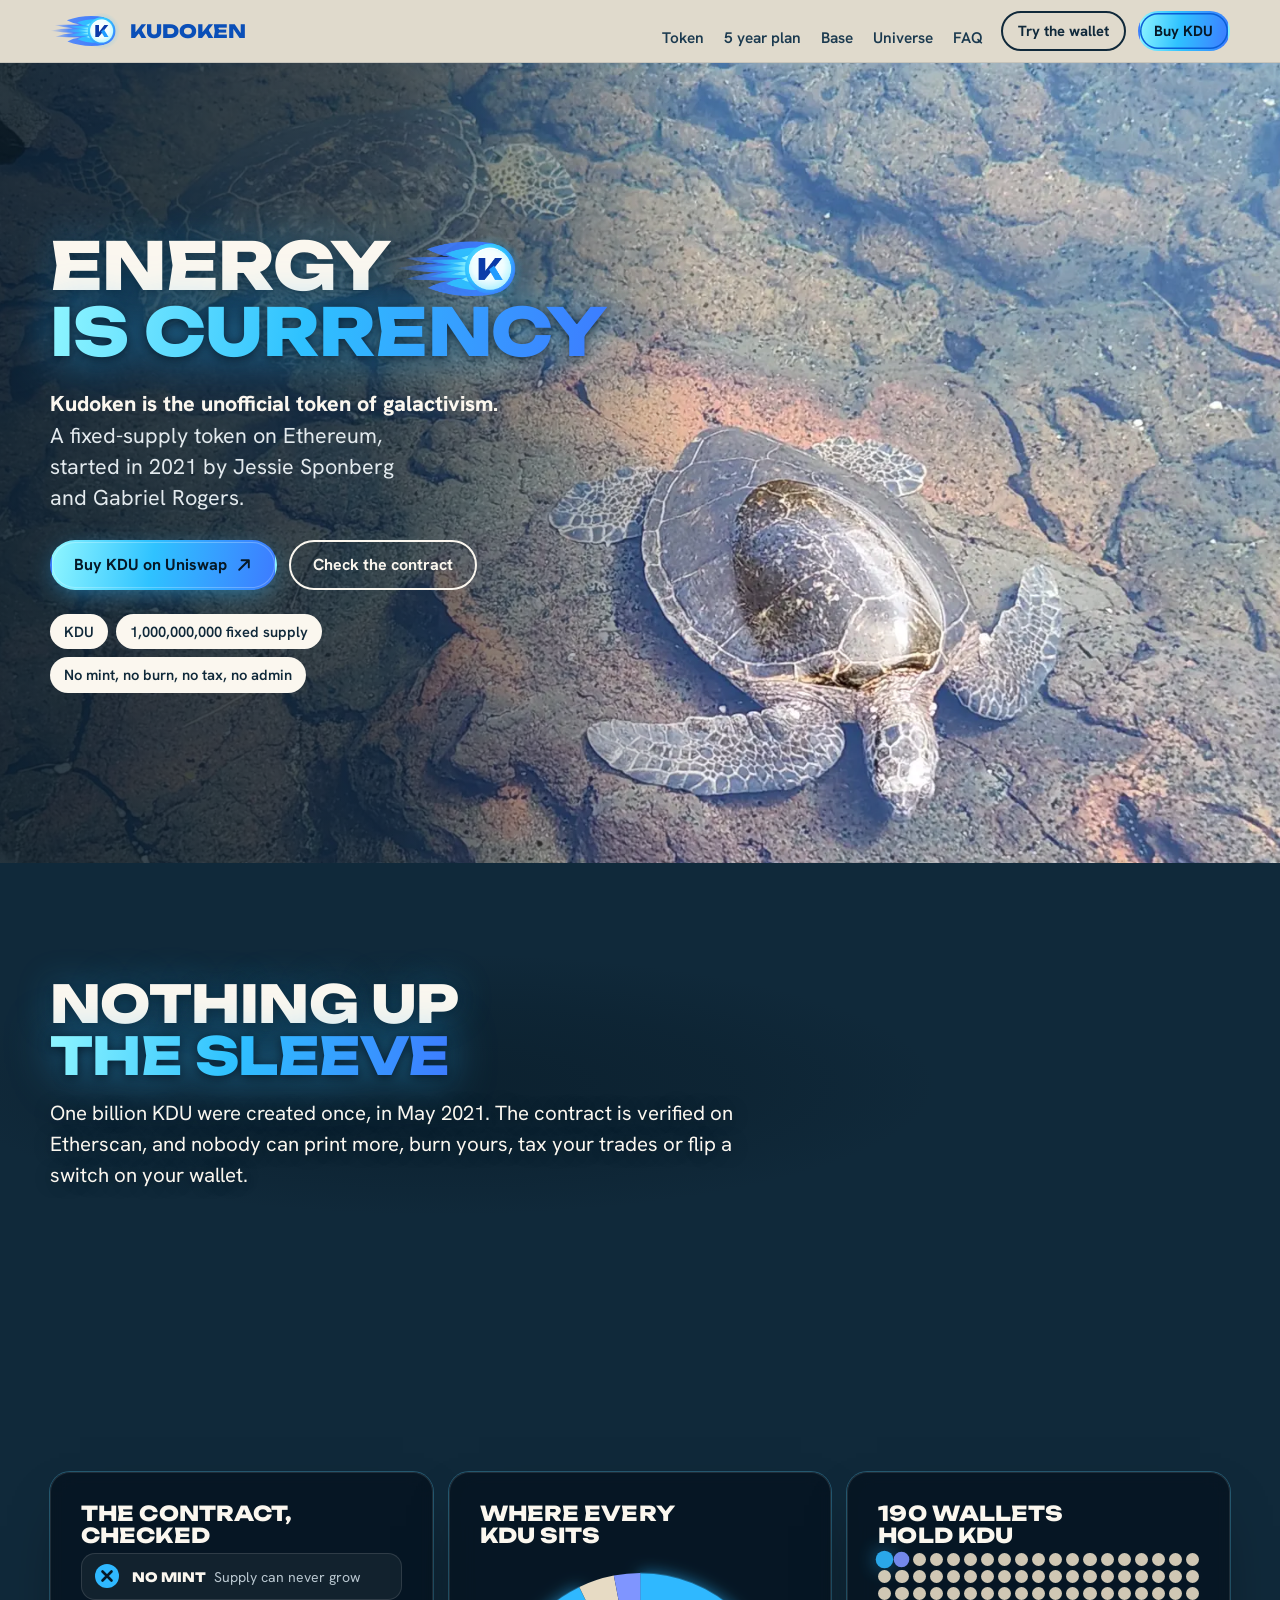
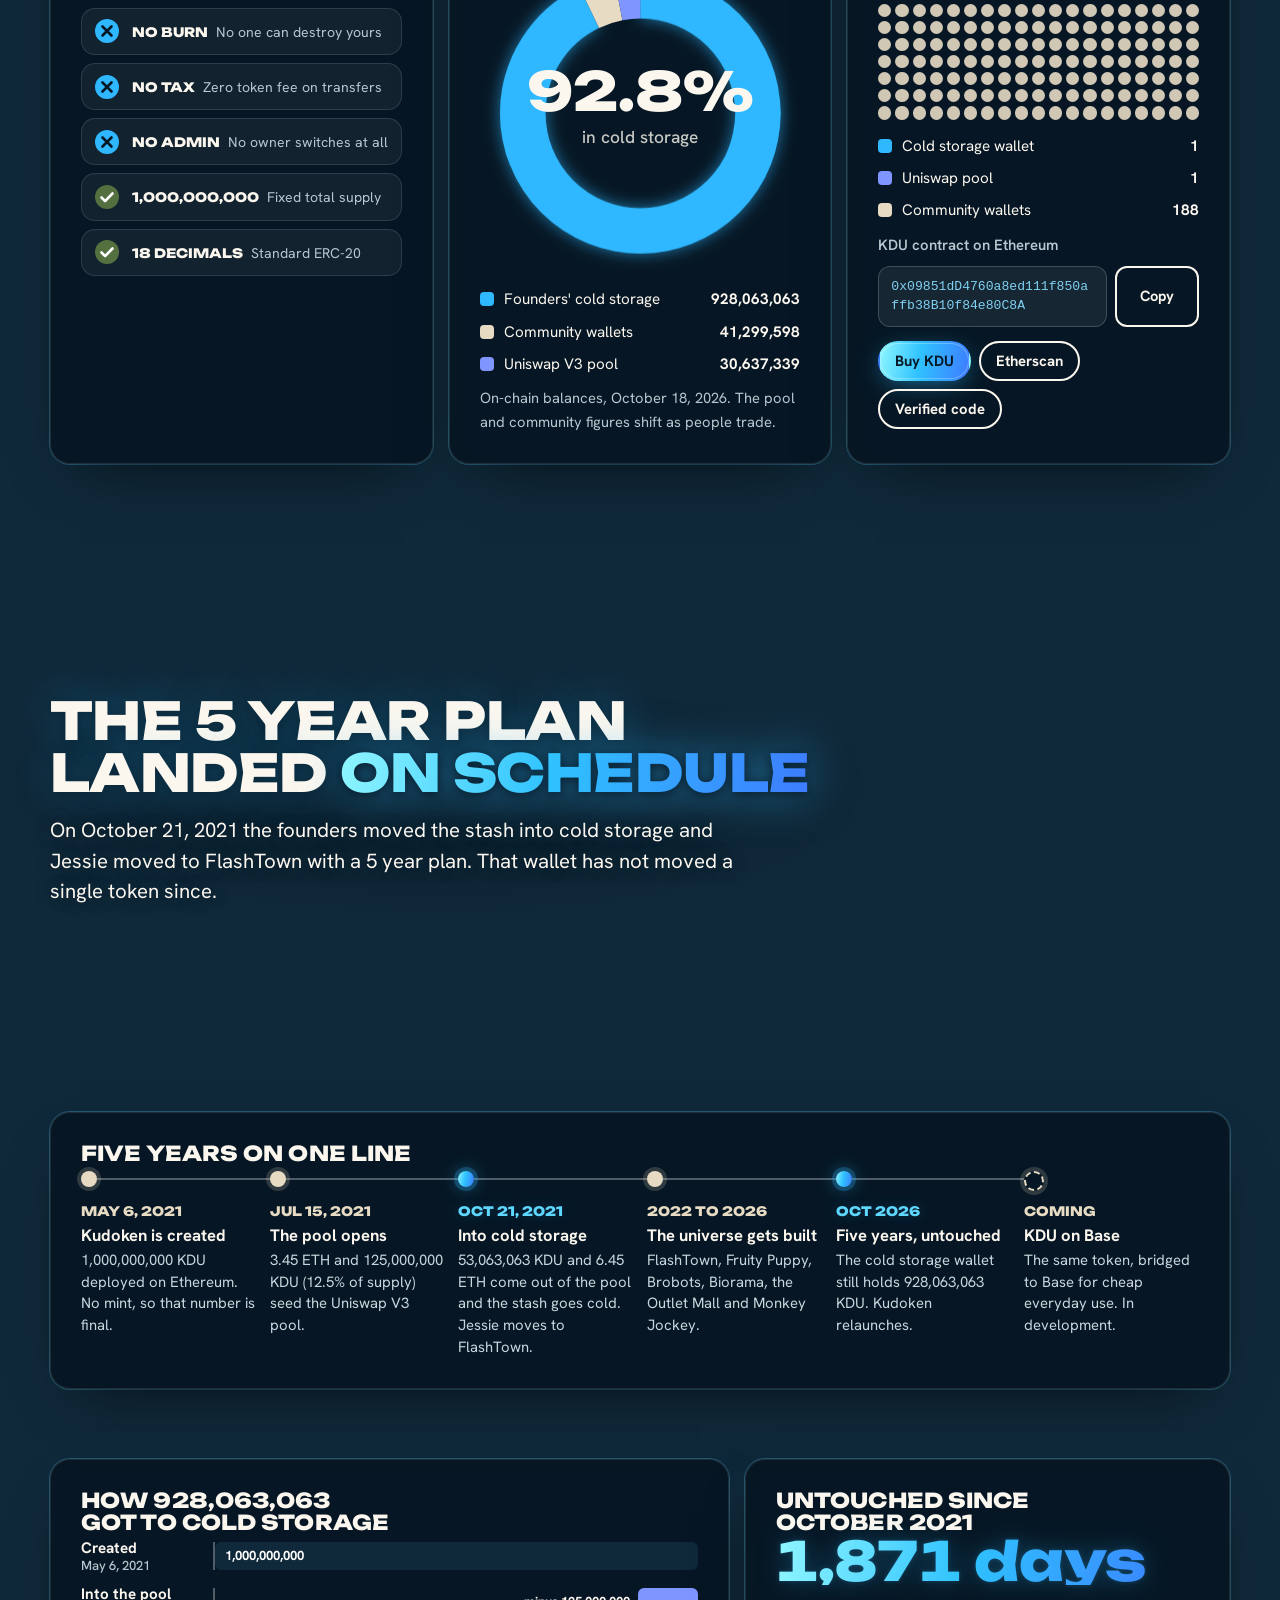
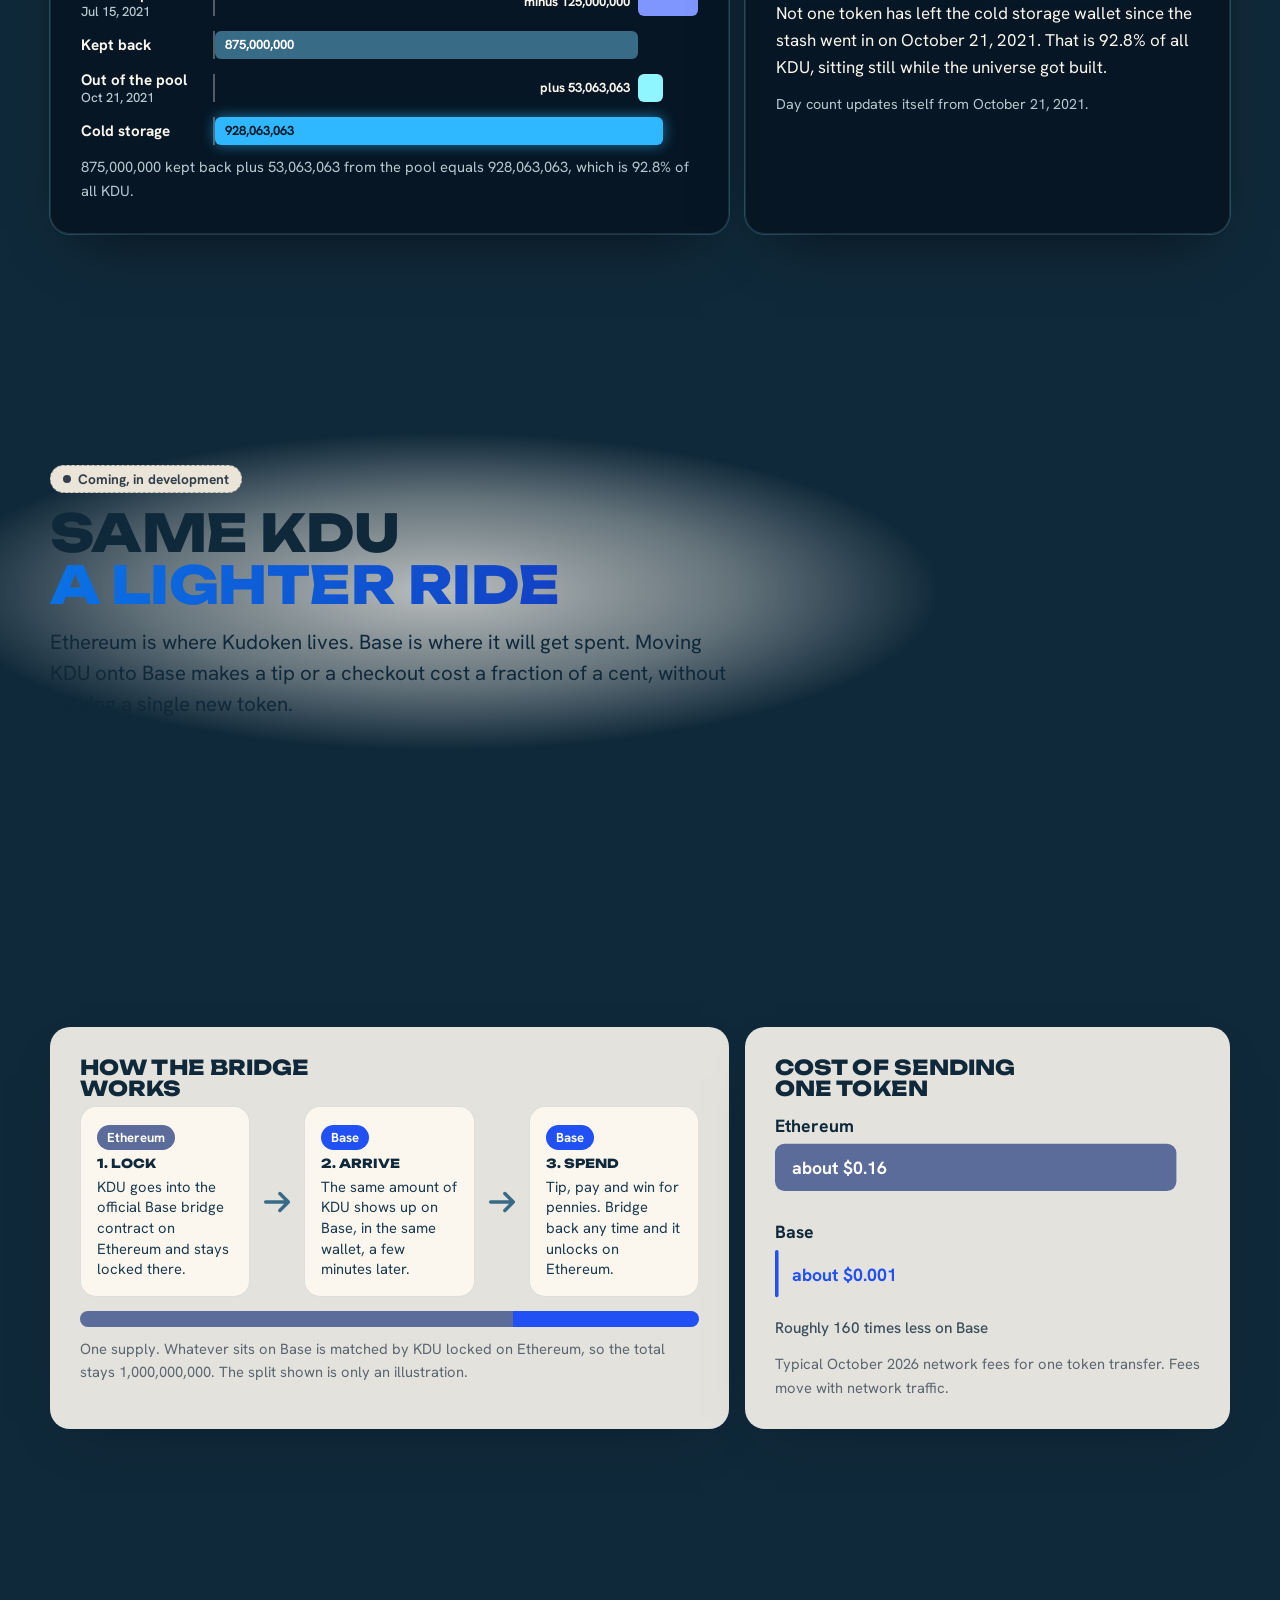
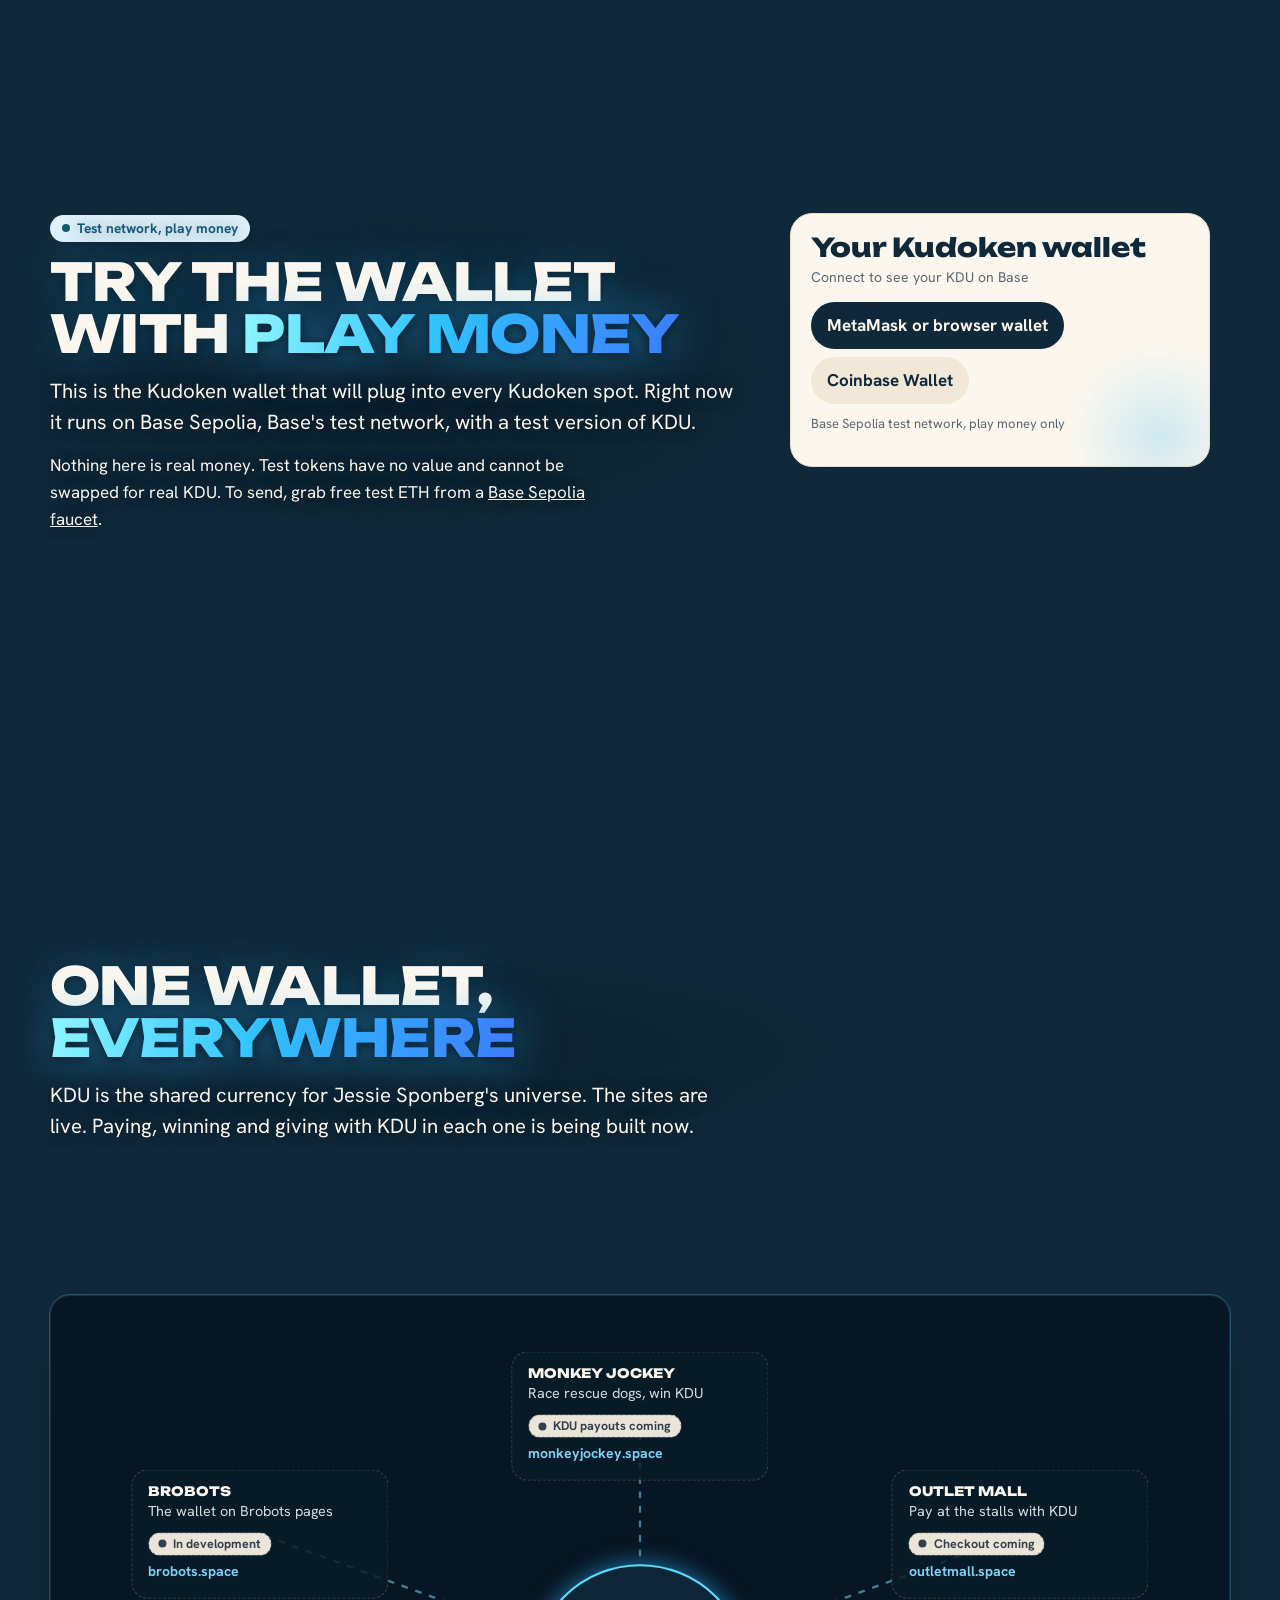
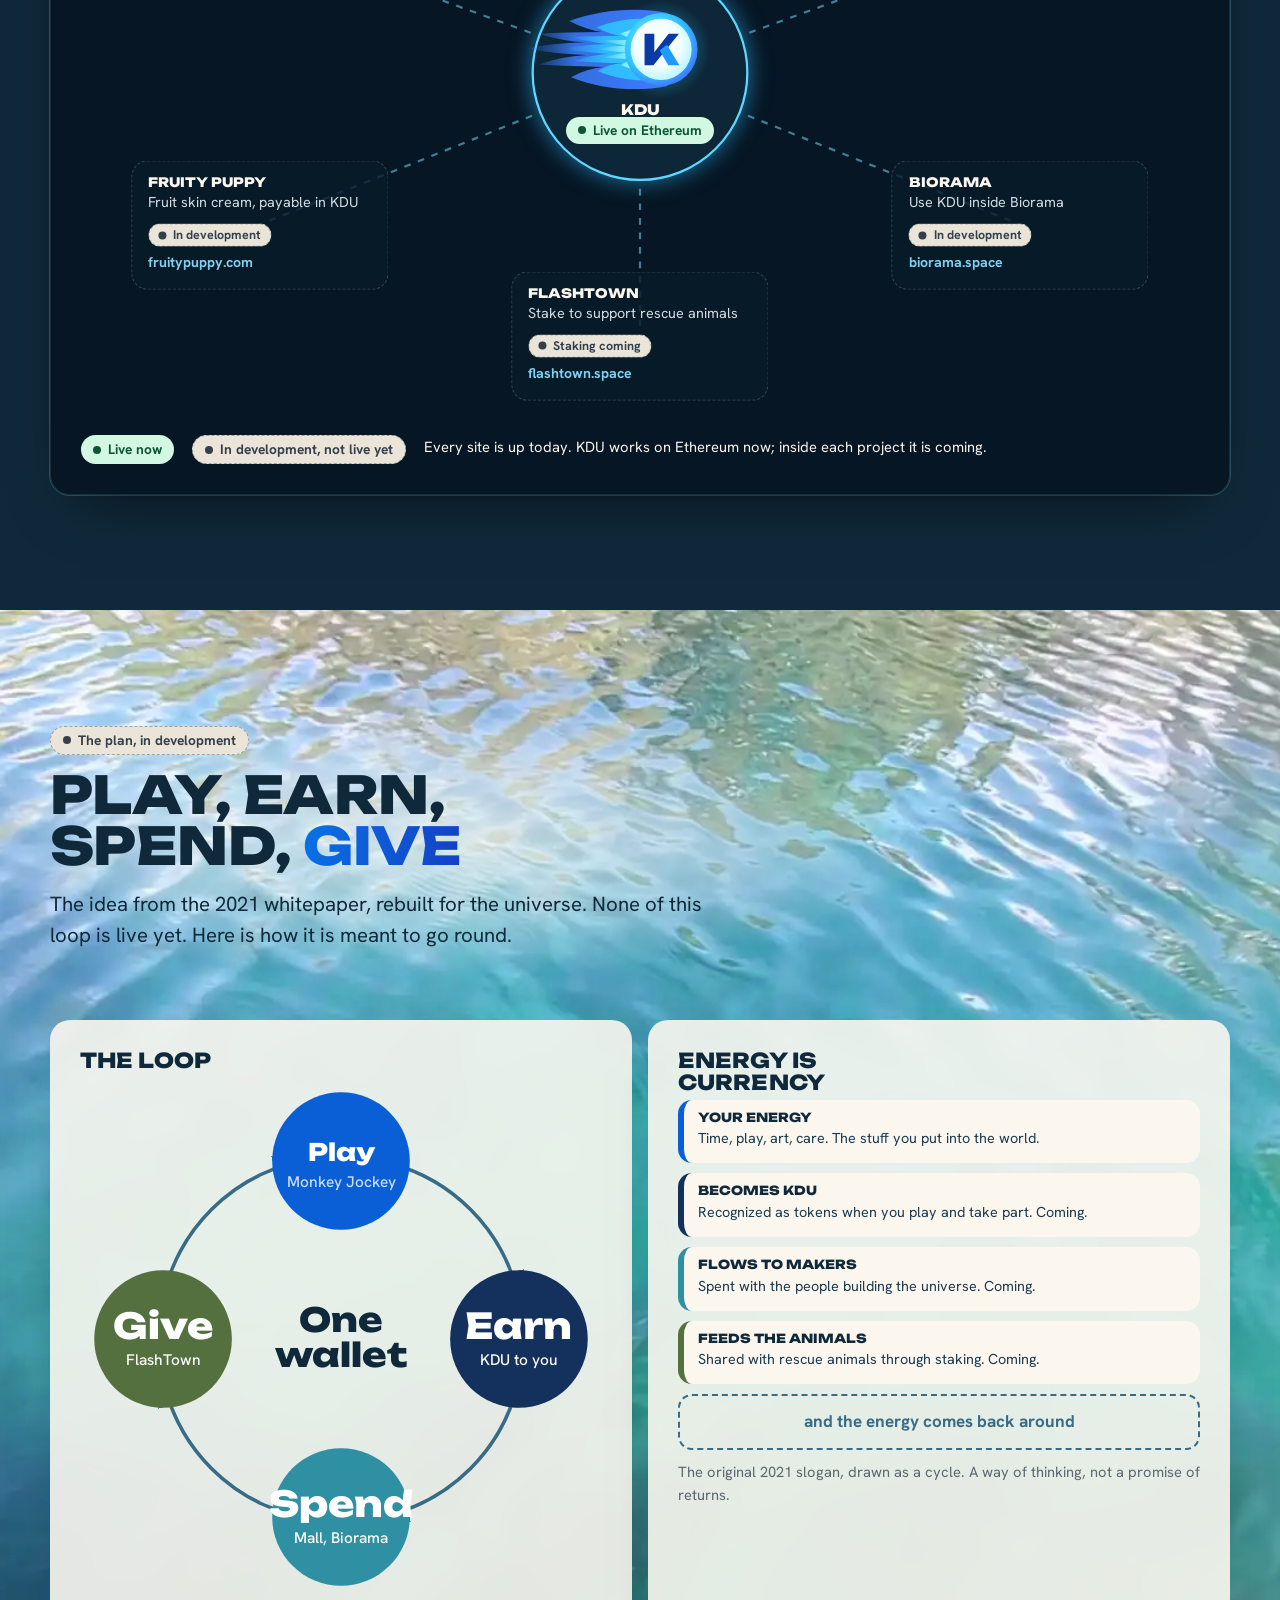
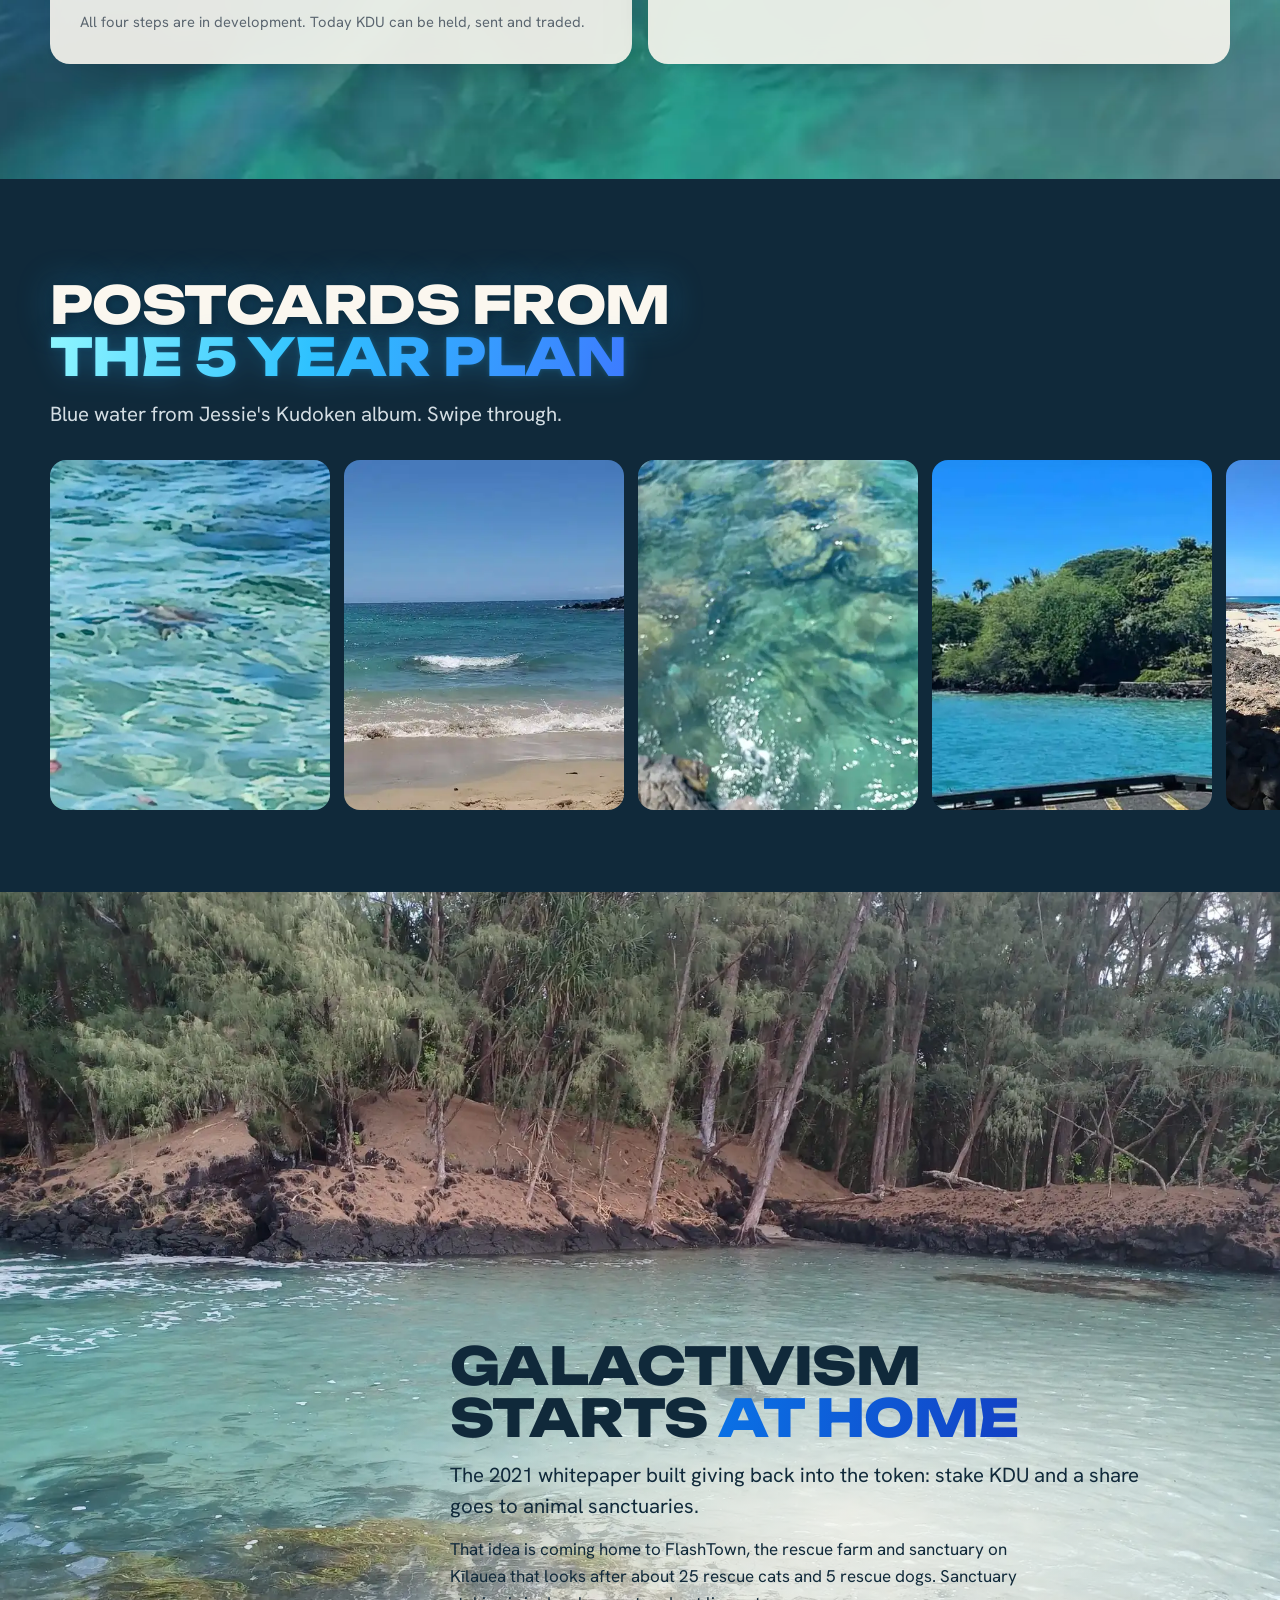
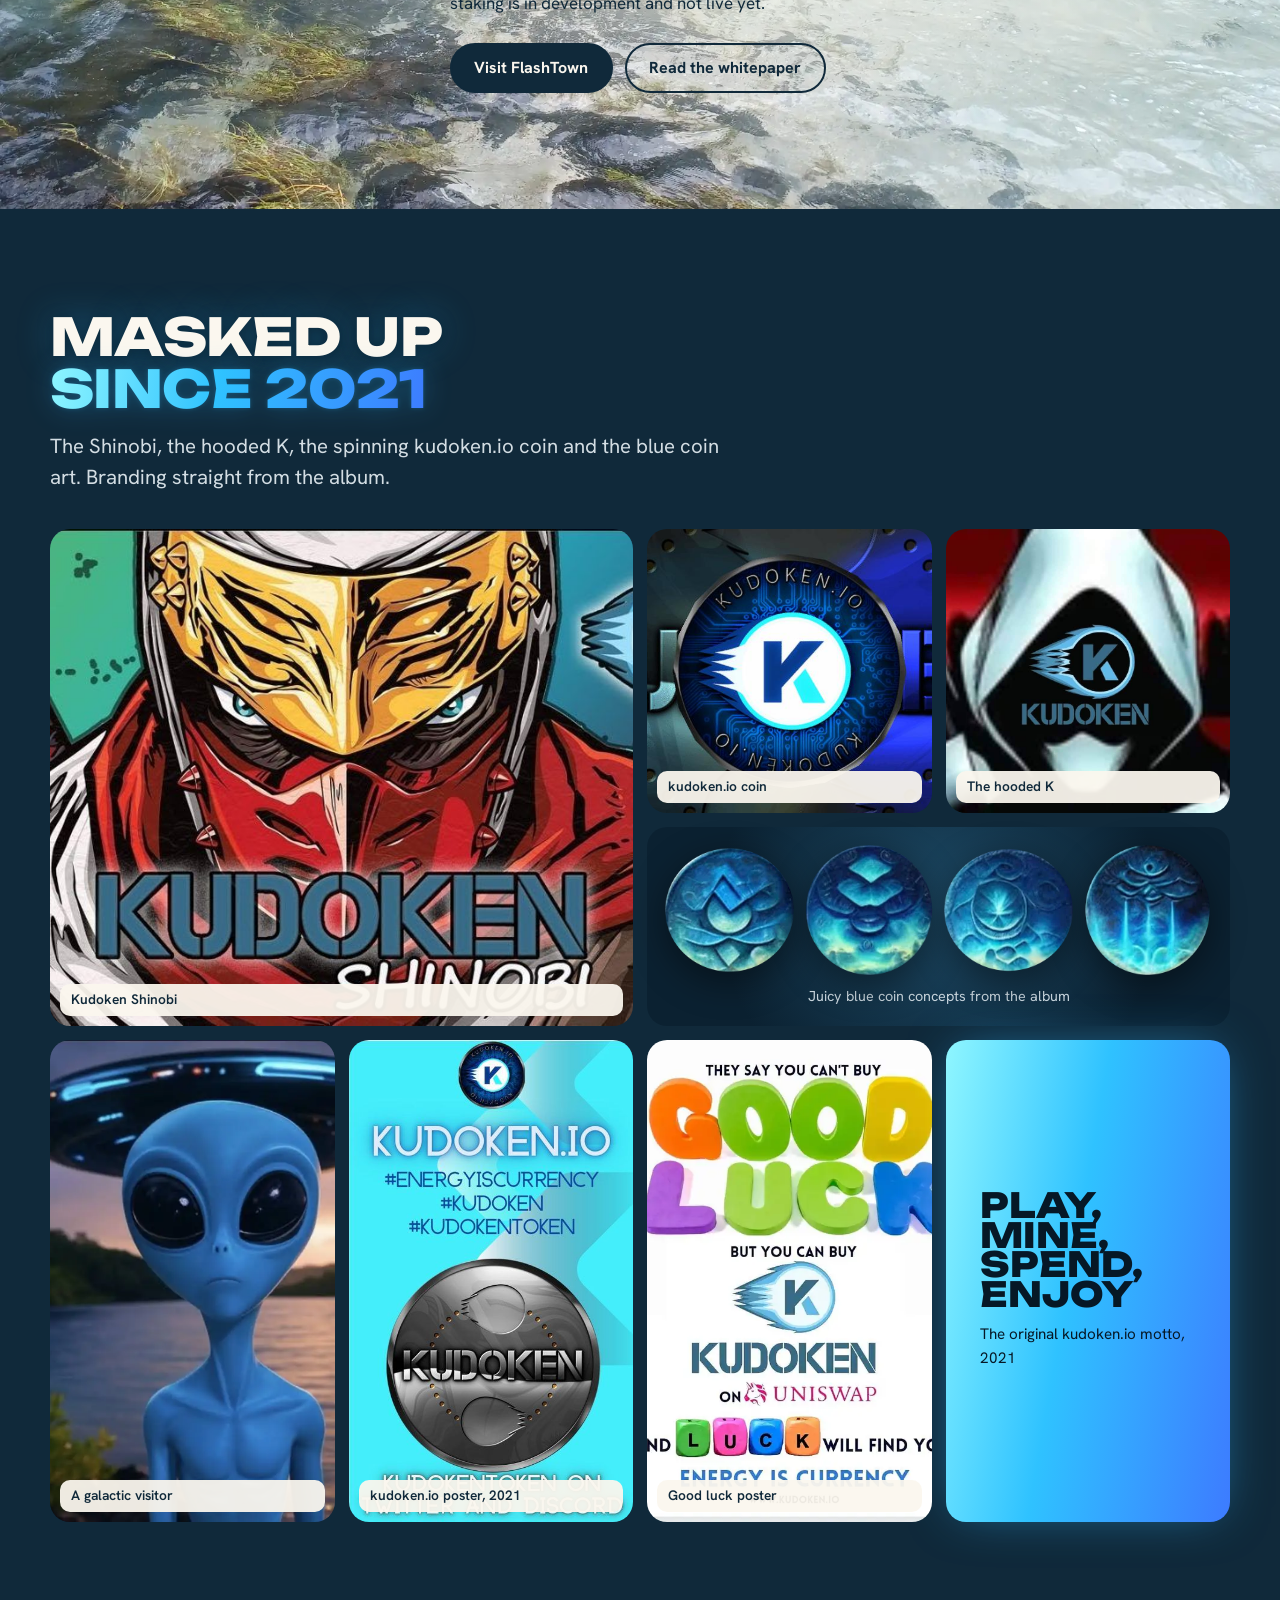
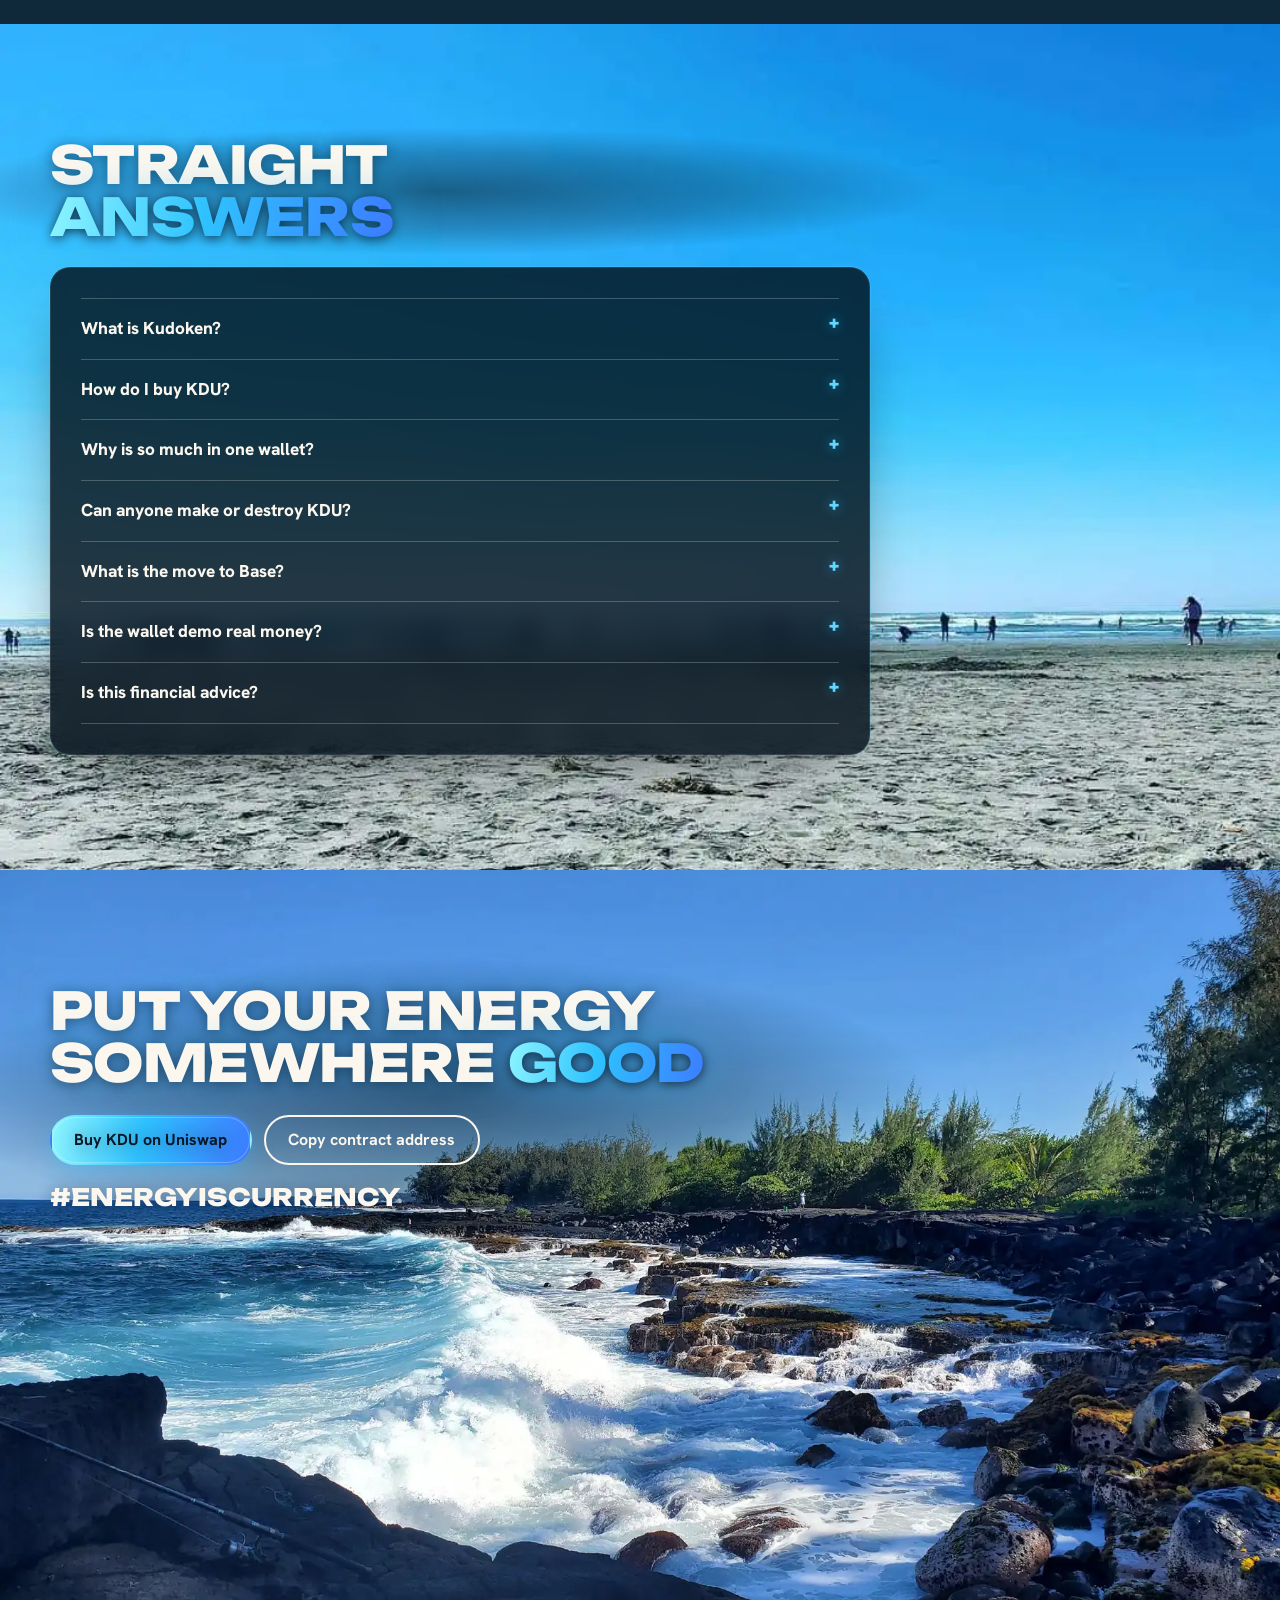
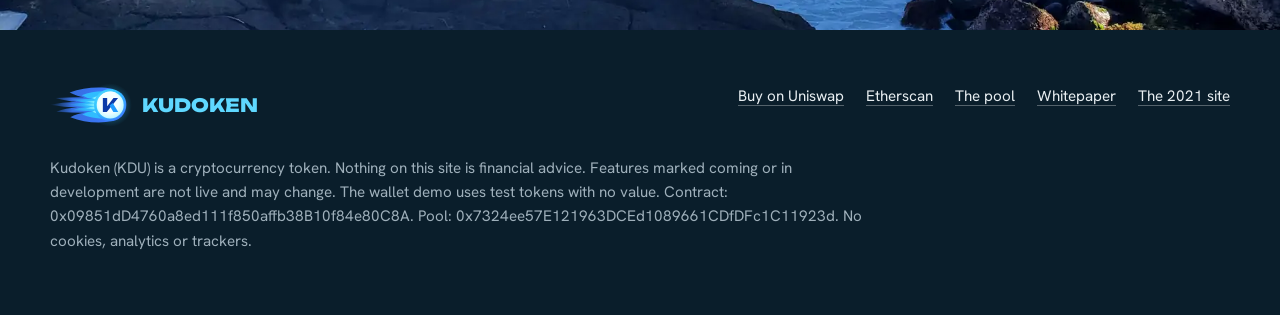
==== commit 4493ae5d: "Ship electric blue as the default: blue + Unbounded + animated fireball, hard-coded fireball favicon" ====
--- a/index.html
+++ b/index.html
@@ -1,5 +1,5 @@
 <!DOCTYPE html>
-<html lang="en">
+<html lang="en" data-theme="blue" data-font="unbounded" data-mark="fireball">
 <head>
 <meta charset="utf-8">
 <meta name="viewport" content="width=device-width, initial-scale=1">
@@ -9,11 +9,17 @@
 <meta property="og:description" content="The unofficial token of galactivism. 1,000,000,000 fixed supply on Ethereum. No mint, no burn, no tax, no admin.">
 <meta property="og:type" content="website">
 <meta property="og:image" content="https://kudoken.vercel.app/images/v3/og-blue.jpg">
-<meta name="theme-color" content="#10293a">
-<link rel="icon" type="image/png" href="favicon.png">
-<link rel="preload" href="fonts/bss-latin.woff2" as="font" type="font/woff2" crossorigin>
+<meta name="theme-color" content="#0b2131">
+<link rel="icon" type="image/svg+xml" href="images/v3/fb-coin.svg">
+<link rel="icon" type="image/png" sizes="32x32" href="images/v3/fb-32.png">
+<link rel="icon" type="image/png" sizes="16x16" href="images/v3/fb-16.png">
+<link rel="apple-touch-icon" href="images/v3/fb-180.png">
+<meta property="og:image:width" content="1200">
+<meta property="og:image:height" content="630">
+<meta name="twitter:card" content="summary_large_image">
+<link rel="preload" href="fonts/unb-latin.woff2" as="font" type="font/woff2" crossorigin>
 <link rel="preload" href="fonts/hk-latin.woff2" as="font" type="font/woff2" crossorigin>
-<script>/* theme preview switch for the themes branch: ?theme=lime|purple&font=unbounded|chakra&mark=new */(function(){var q=new URLSearchParams(location.search),h=document.documentElement;['theme','font','mark'].forEach(function(k){var v=q.get(k);if(v&&/^[a-z]+$/.test(v))h.dataset[k]=v});if(h.dataset.mark==='fireball'){document.write('<link rel="icon" type="image/svg+xml" href="images/v3/fb-coin.svg"><link rel="icon" type="image/png" sizes="32x32" href="images/v3/fb-32.png"><link rel="icon" type="image/png" sizes="16x16" href="images/v3/fb-16.png"><link rel="apple-touch-icon" href="images/v3/fb-180.png">')}})()</script>
+<script>/* Default is the electric blue theme. Optional preview switch: ?theme=lime|purple|blue&font=unbounded|chakra&mark=new|fireball */(function(){var q=new URLSearchParams(location.search),h=document.documentElement;['theme','font','mark'].forEach(function(k){var v=q.get(k);if(v&&/^[a-z]+$/.test(v))h.dataset[k]=v})})()</script>
 <style>
 /* Fonts are self-hosted (SIL Open Font License). This page sets no cookies and loads no analytics or trackers. */
 @font-face{font-family:"Big Shoulders Stencil";src:url(fonts/bss-latin.woff2) format("woff2");font-weight:600 900;font-display:swap;unicode-range:U+0000-00FF,U+0131,U+0152-0153,U+02BB-02BC,U+02C6,U+02DA,U+02DC,U+0304,U+0308,U+0329,U+2000-206F,U+20AC,U+2122,U+2191,U+2193,U+2212,U+2215,U+FEFF,U+FFFD}
@@ -434,6 +440,9 @@
 html[data-mark="fireball"] .fb-hero .mark-fb{width:100%;height:100%}
 html[data-mark="fireball"] .fb-hero{width:2.2em;height:1.1em;margin:-.25em 0 -.25em .06em;vertical-align:-.1em}
 html[data-mark="fireball"] .fb-hero{width:2em;height:1em;margin:-.2em 0 -.2em .08em;vertical-align:.02em}
+html[data-theme="blue"] kudoken-wallet{--fire:#0a5fd6;--air:#0a5fd6;--comet:#5fd8ff}
+html[data-theme="blue"]{--dev-bg:#ebe5d9;--dev-ink:#33404b}html[data-theme="blue"] .pill.dev{border-color:rgba(51,64,75,.4)}
+html[data-font="unbounded"] kudoken-wallet{--kdu-display:"Unbounded","Arial Black",sans-serif}
 
 /* Kudoken fireball motion: transforms and opacity only */
 .fb{overflow:visible}
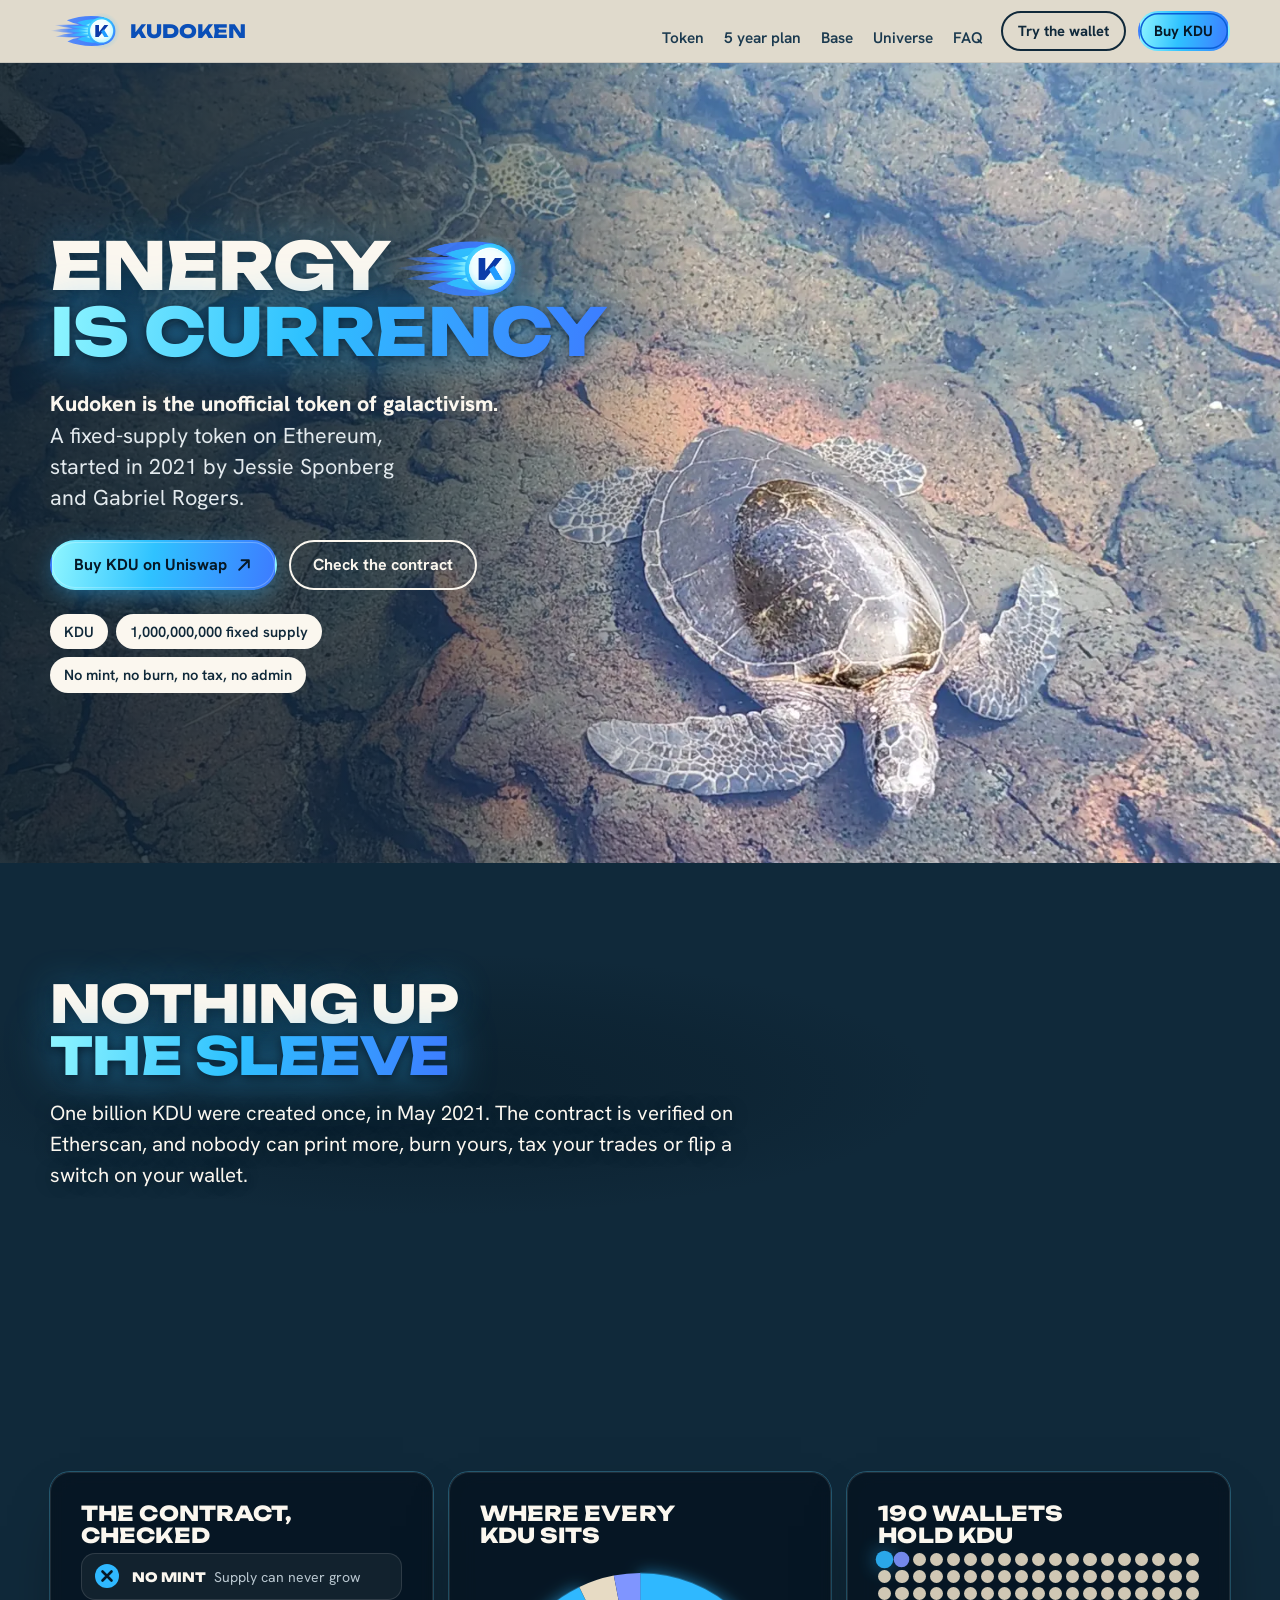
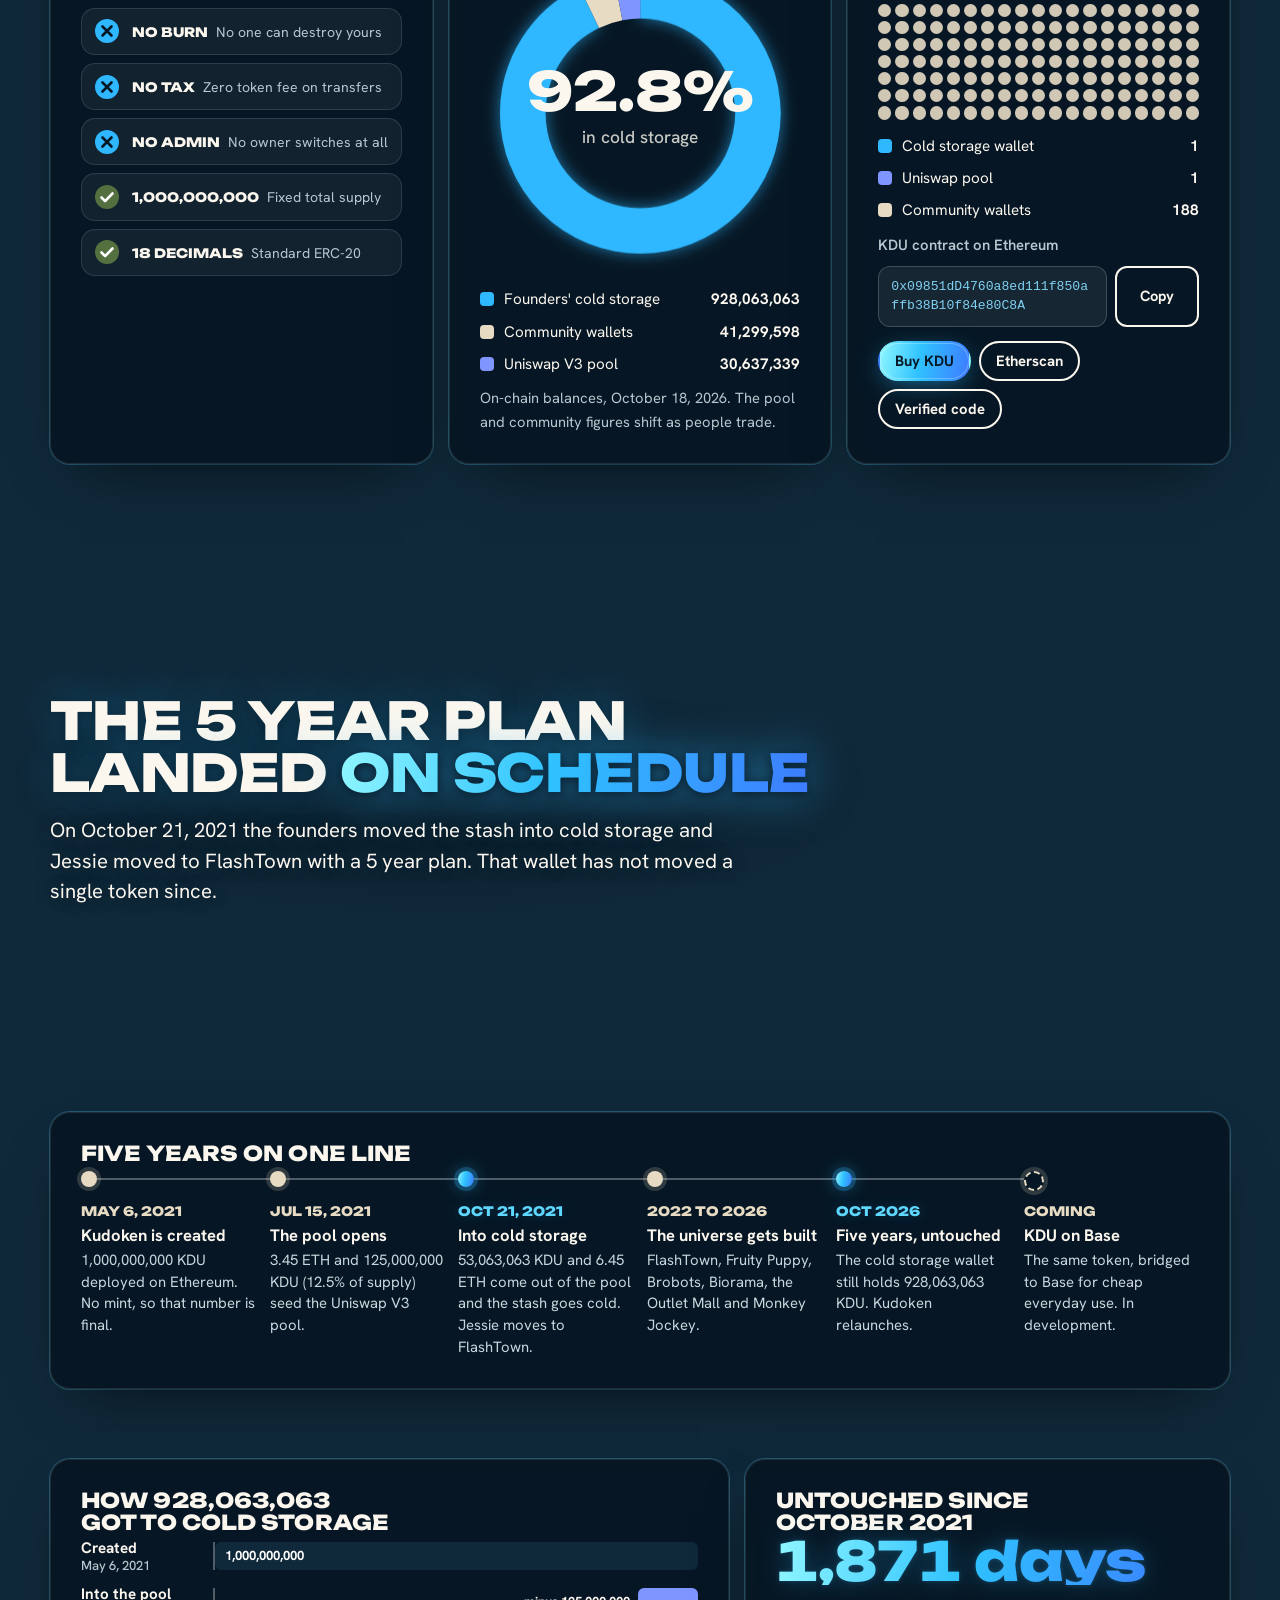
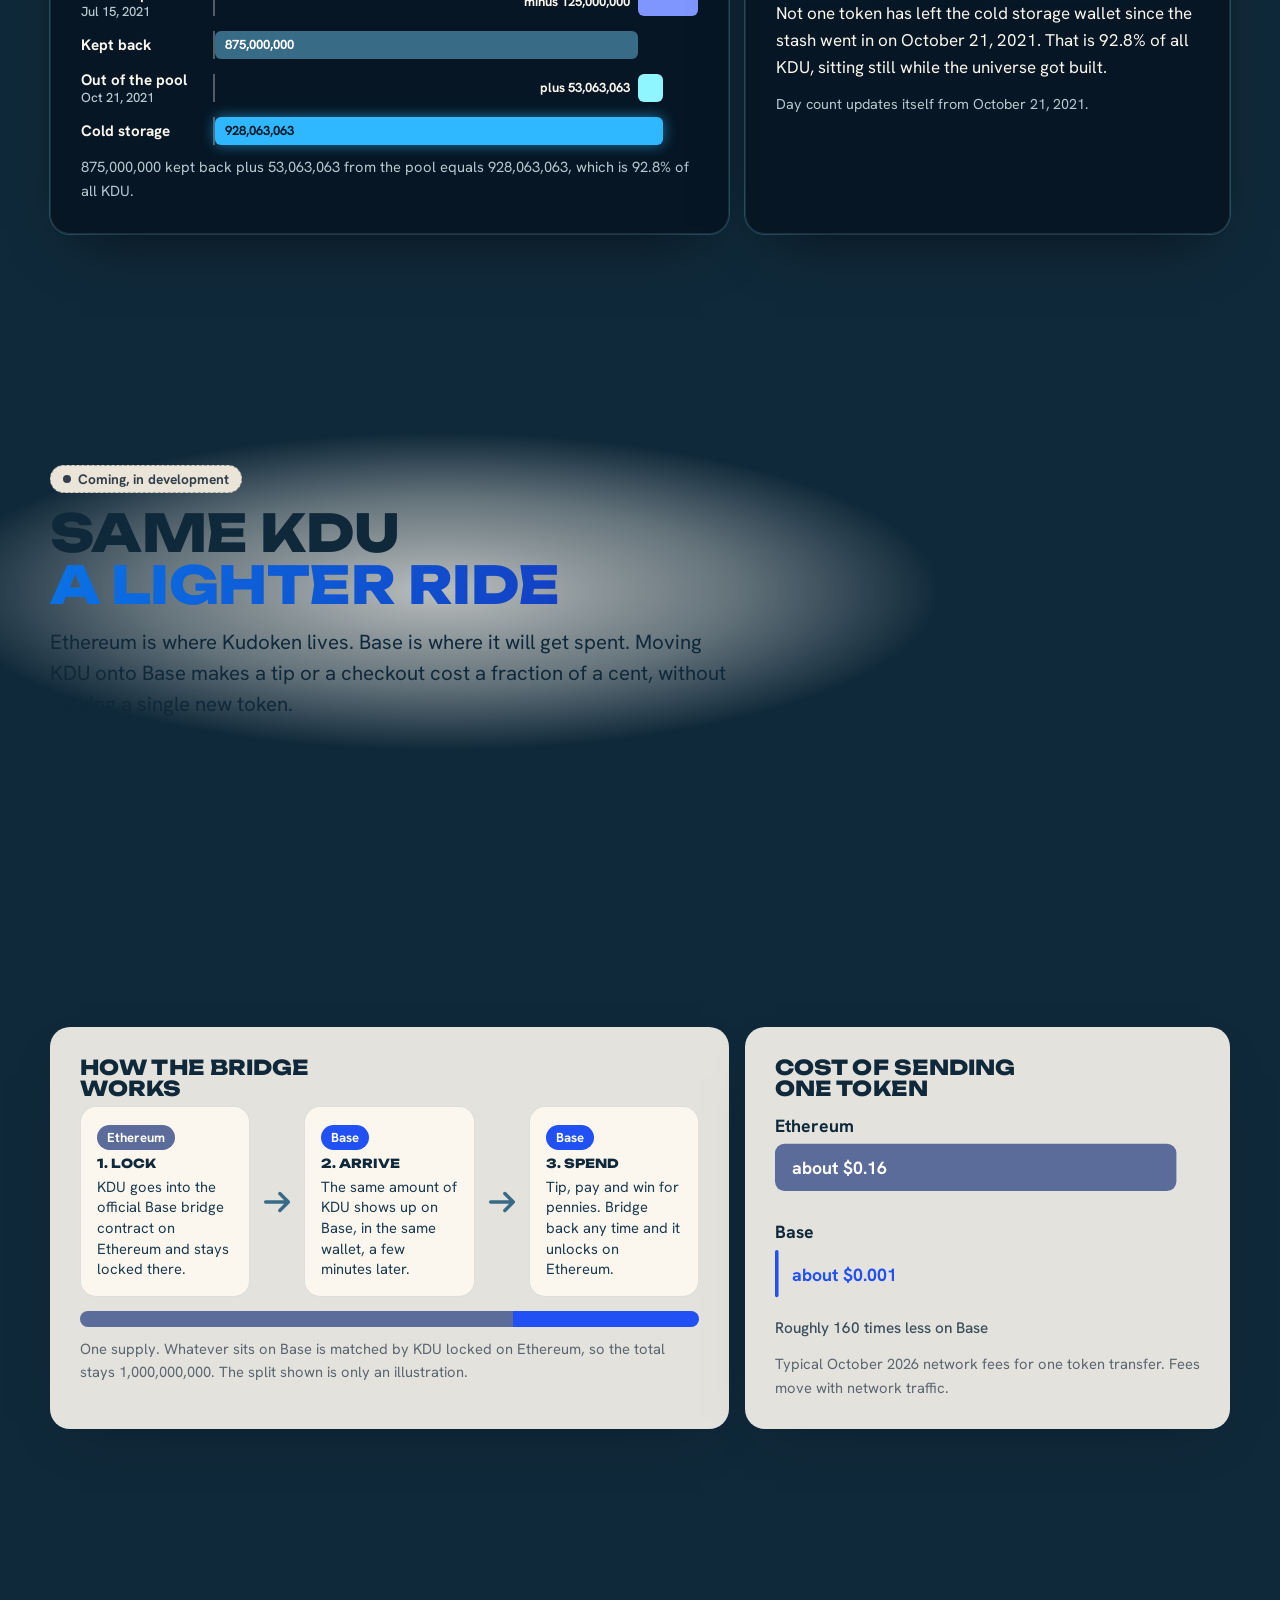
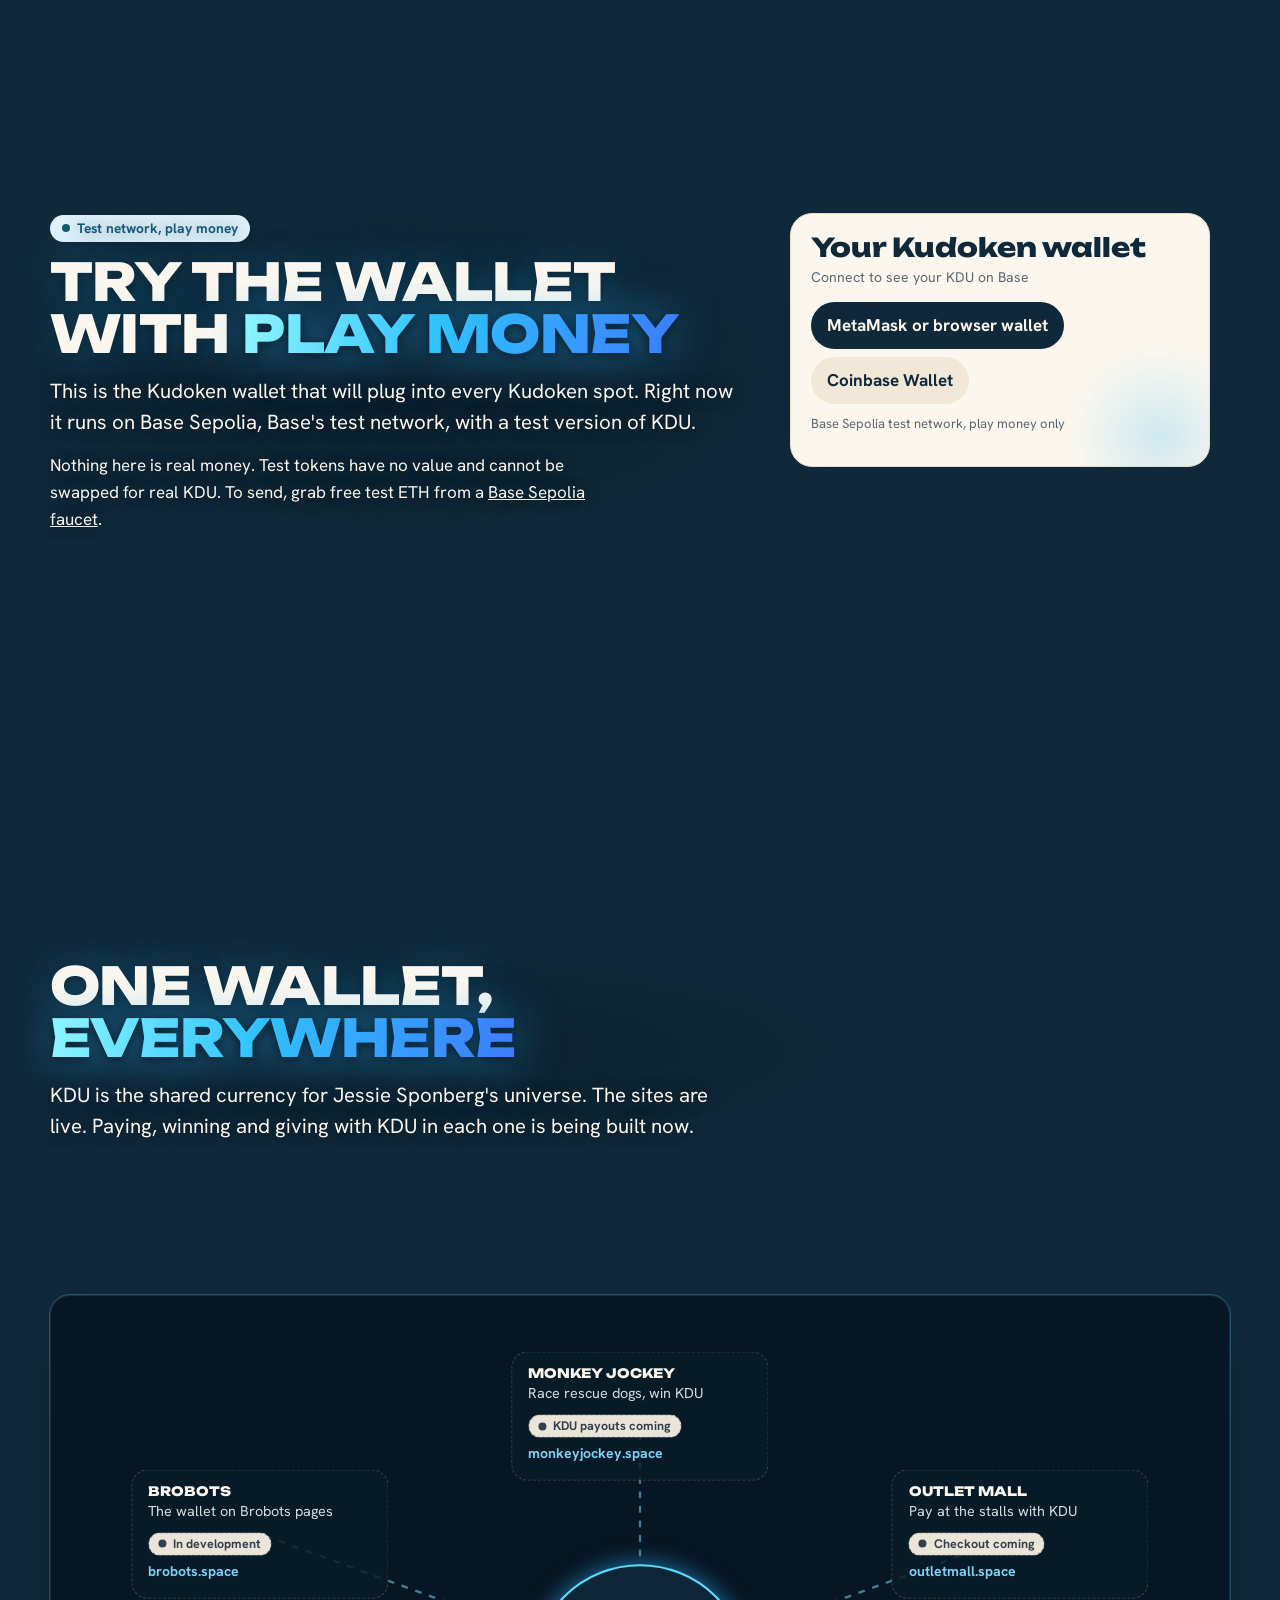
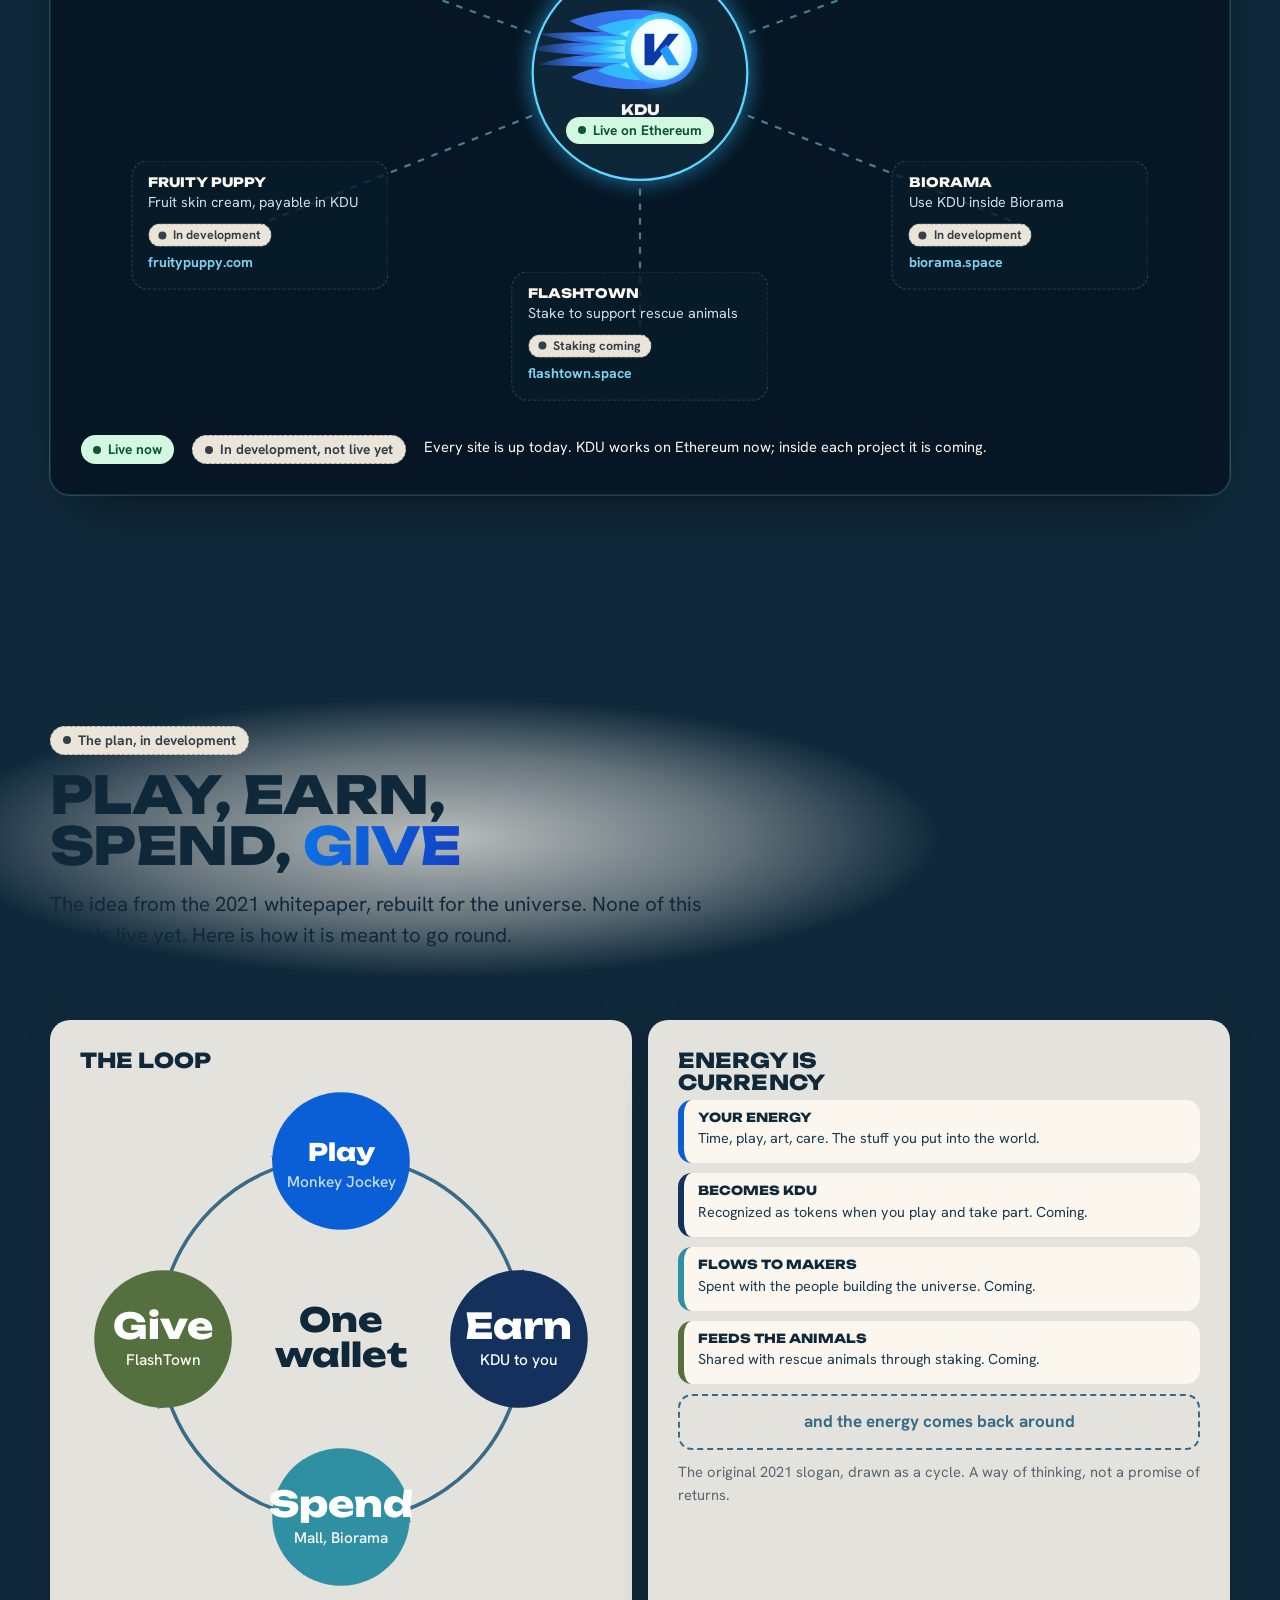
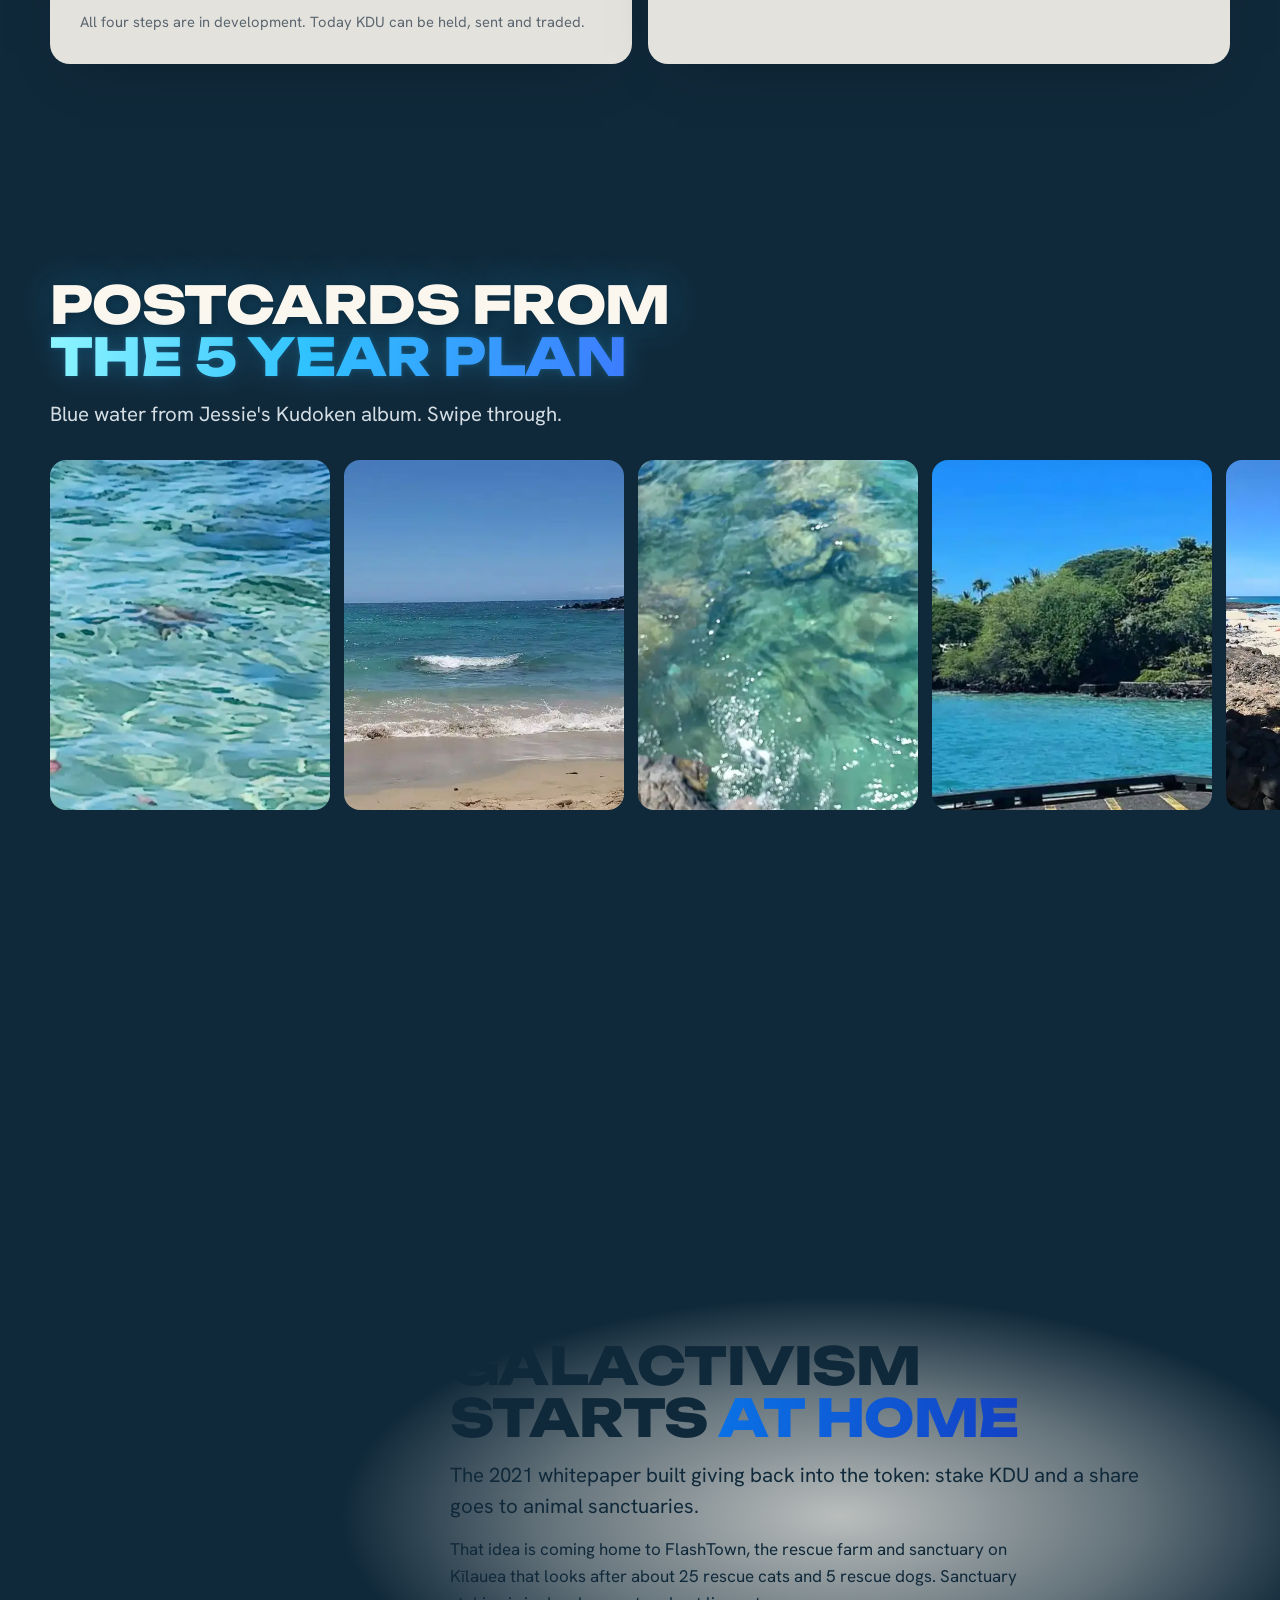
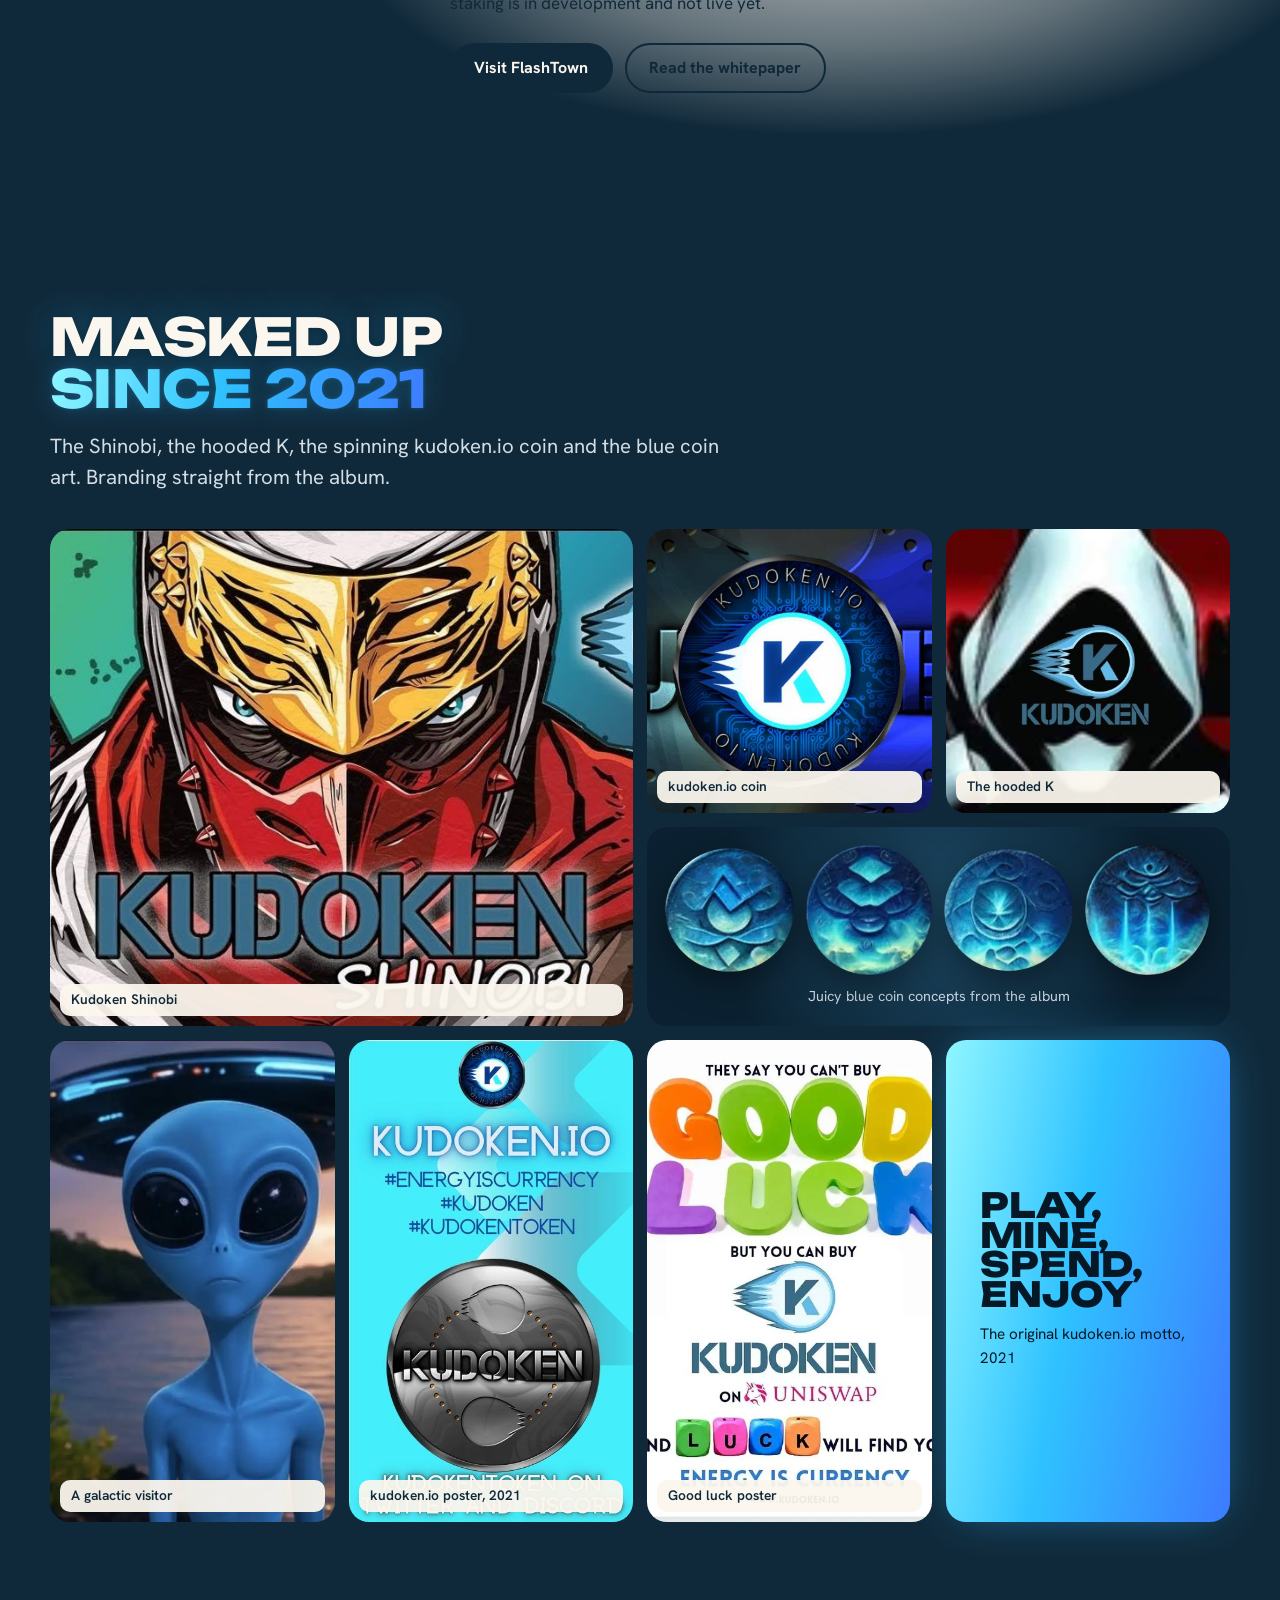
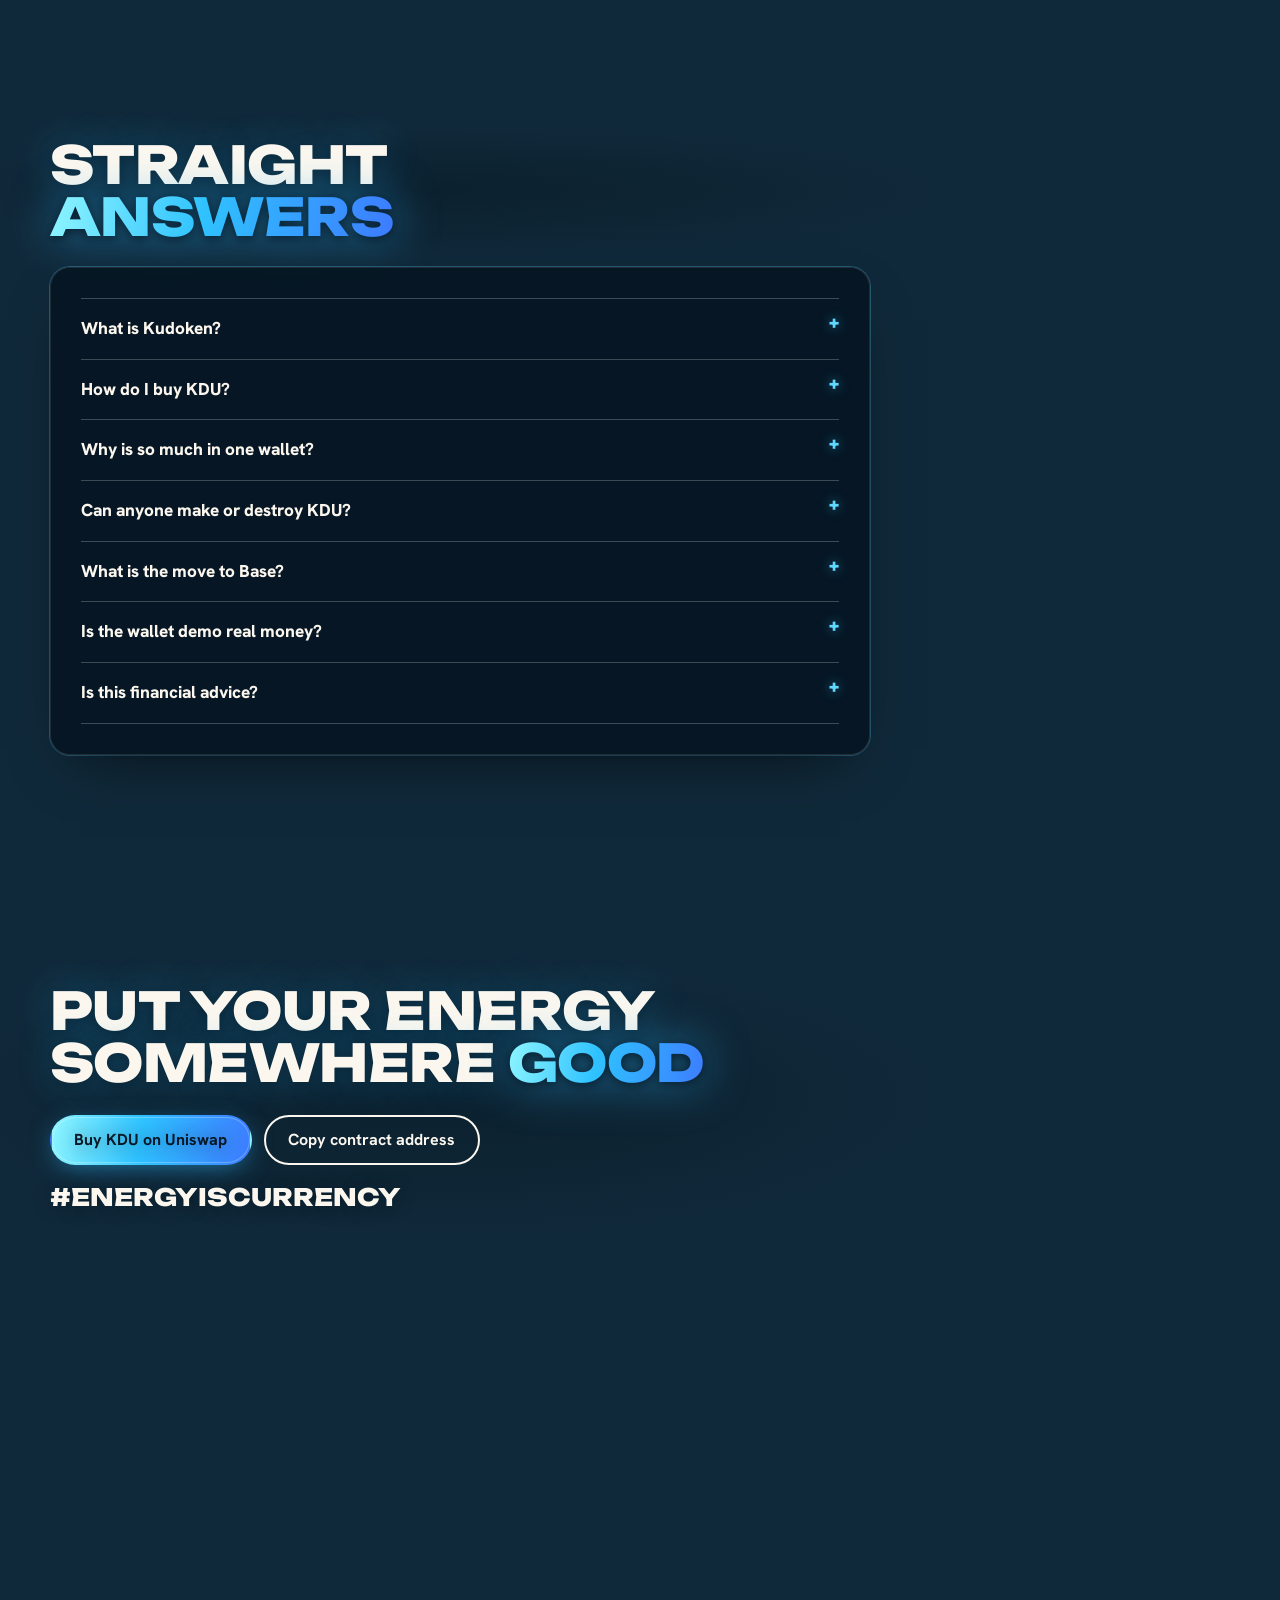
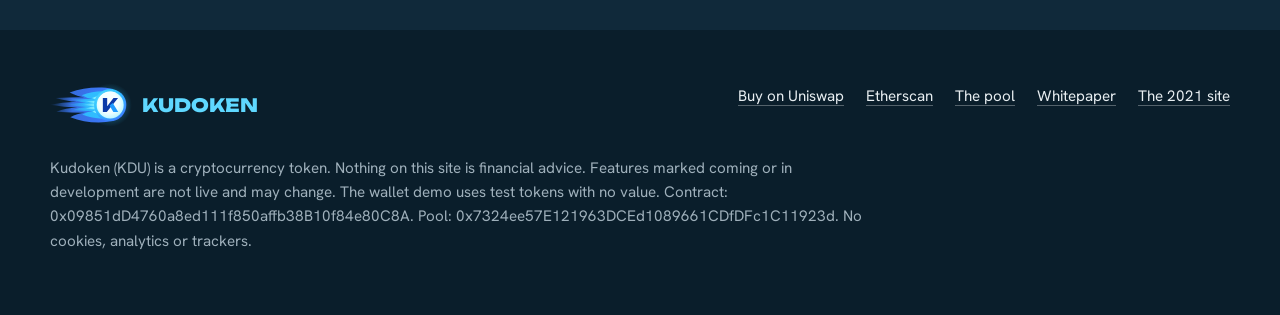
==== commit 287cc09a: "Point og:image, og:url, twitter:image and canonical at https://kudoken.space" ====
--- a/index.html
+++ b/index.html
@@ -8,7 +8,10 @@
 <meta property="og:title" content="Kudoken (KDU) | Energy is currency">
 <meta property="og:description" content="The unofficial token of galactivism. 1,000,000,000 fixed supply on Ethereum. No mint, no burn, no tax, no admin.">
 <meta property="og:type" content="website">
-<meta property="og:image" content="https://kudoken.vercel.app/images/v3/og-blue.jpg">
+<meta property="og:image" content="https://kudoken.space/images/v3/og-blue.jpg">
+<meta property="og:url" content="https://kudoken.space/">
+<meta name="twitter:image" content="https://kudoken.space/images/v3/og-blue.jpg">
+<link rel="canonical" href="https://kudoken.space/">
 <meta name="theme-color" content="#0b2131">
 <link rel="icon" type="image/svg+xml" href="images/v3/fb-coin.svg">
 <link rel="icon" type="image/png" sizes="32x32" href="images/v3/fb-32.png">
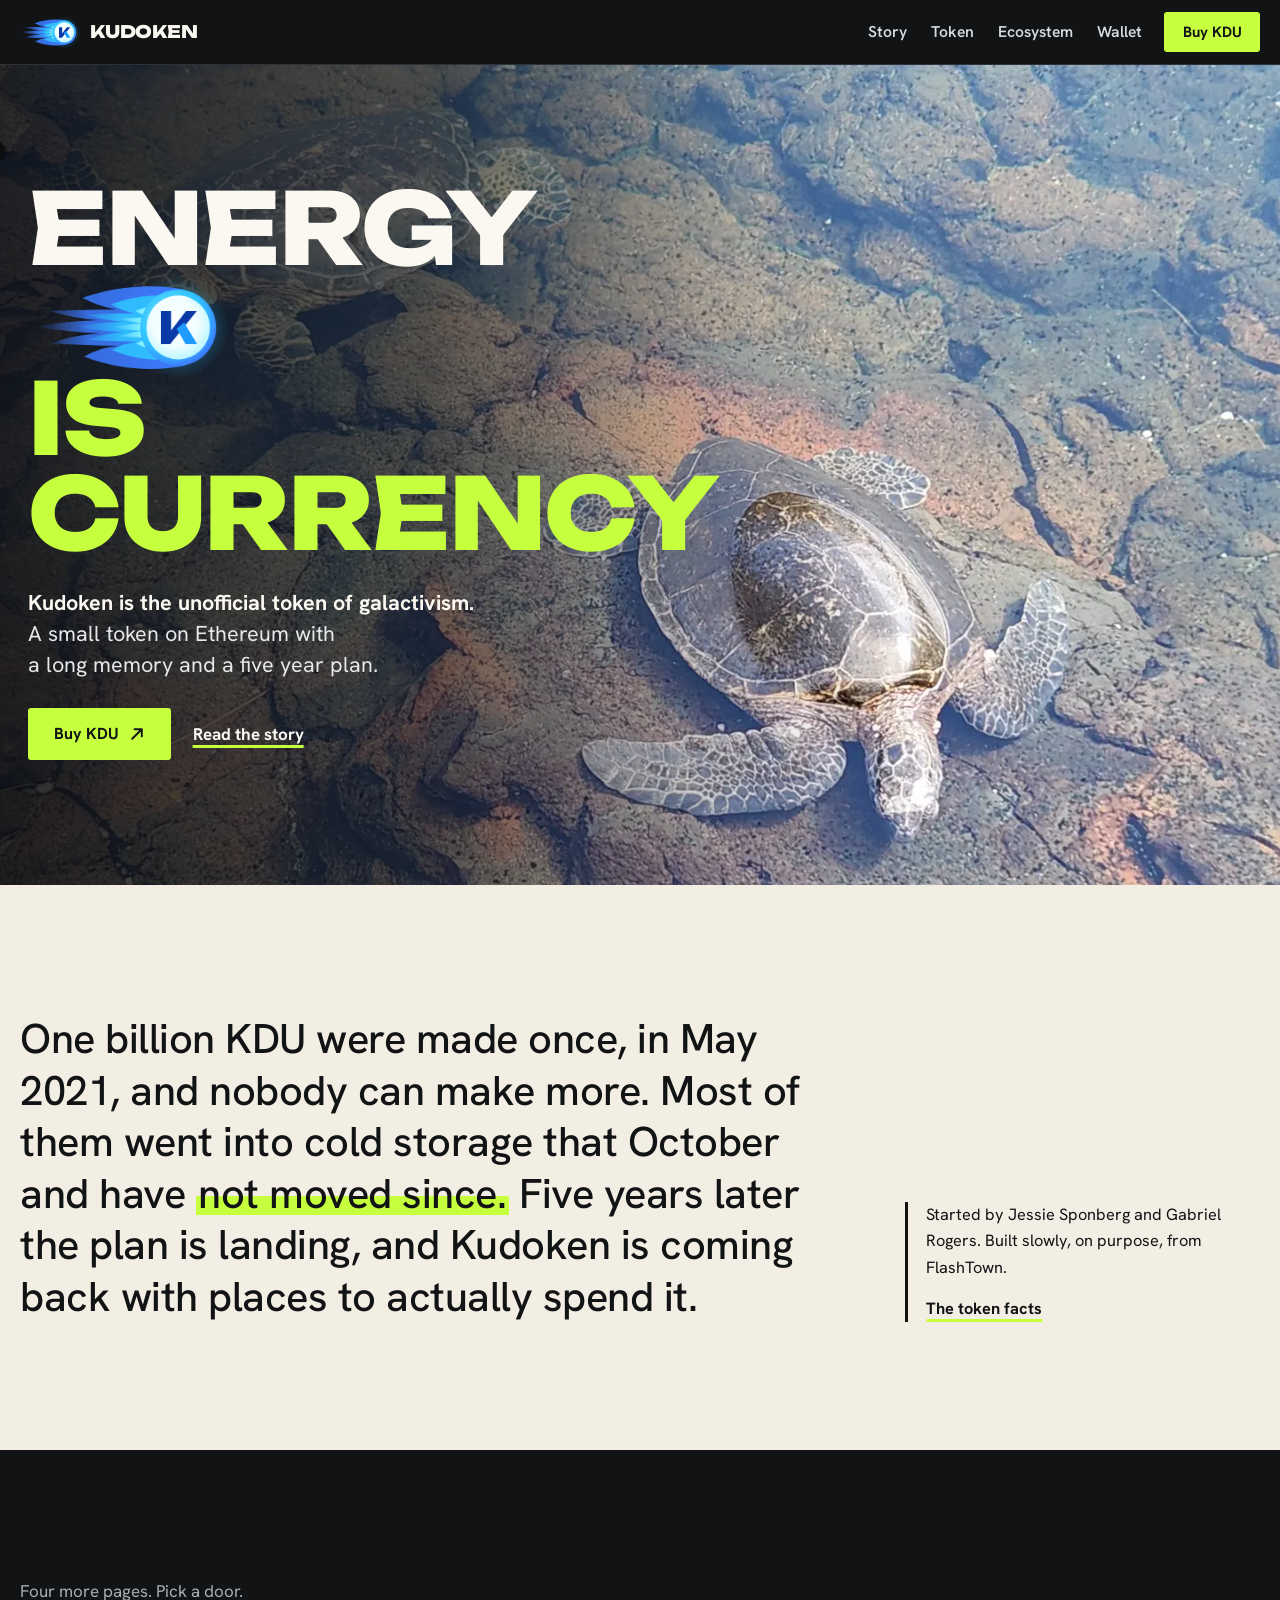
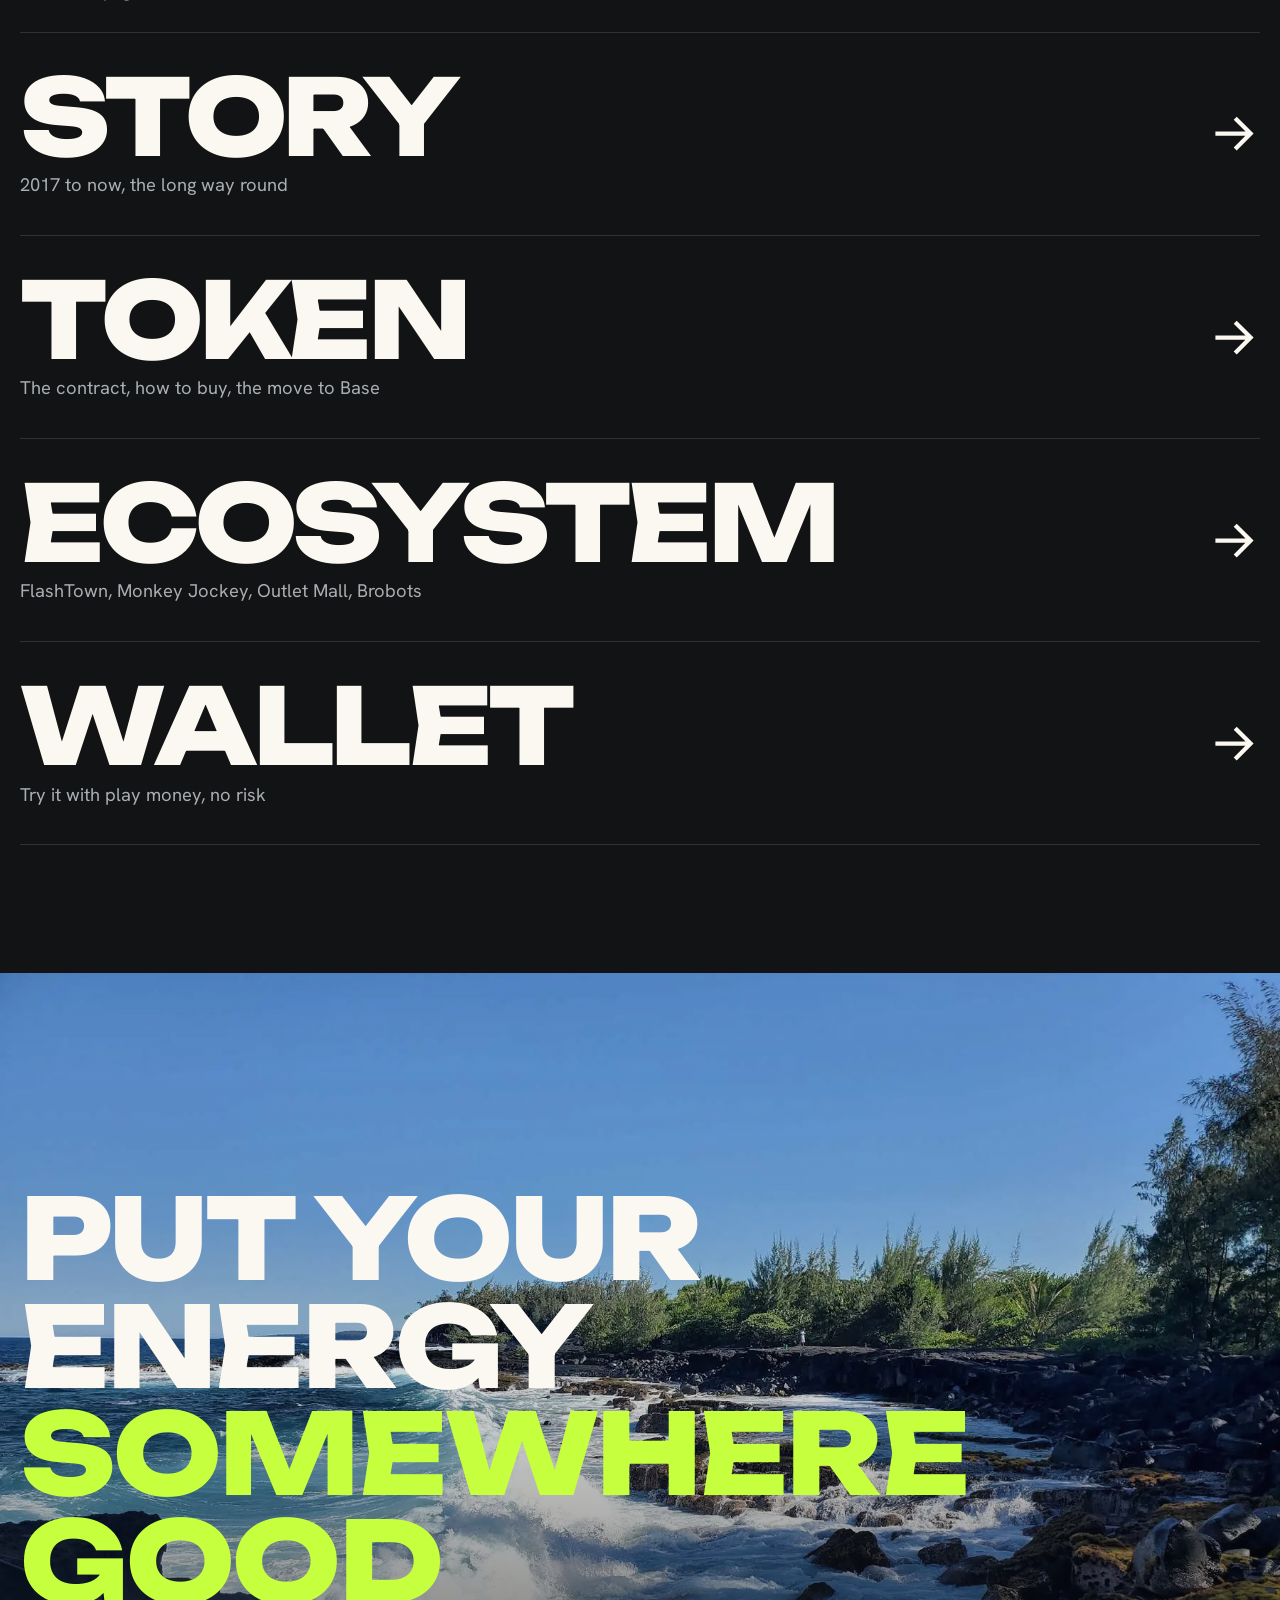
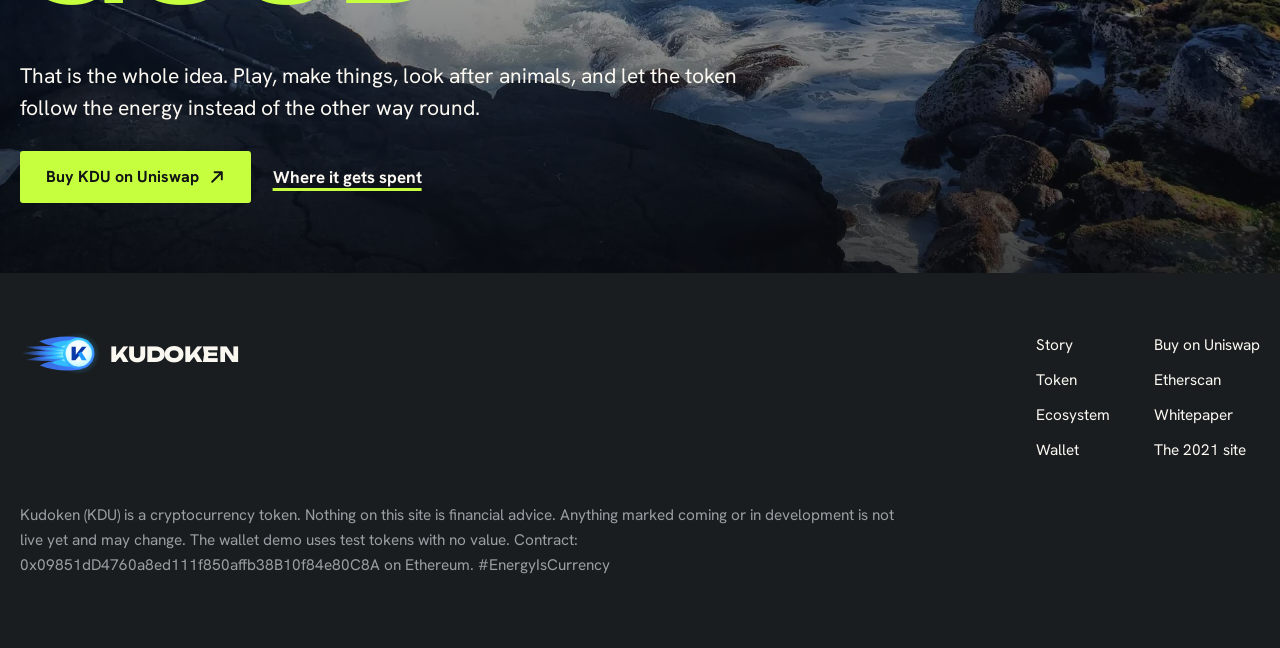
==== commit 388d562e: "v4: five pages, lime and violet on ink and sand, photo-led editorial layout, three infographics" ====
--- a/index.html
+++ b/index.html
@@ -1,952 +1,111 @@
 <!DOCTYPE html>
-<html lang="en" data-theme="blue" data-font="unbounded" data-mark="fireball">
+<html lang="en">
 <head>
 <meta charset="utf-8">
 <meta name="viewport" content="width=device-width, initial-scale=1">
 <title>Kudoken (KDU) | Energy is currency</title>
-<meta name="description" content="Kudoken (KDU) is a fixed-supply ERC-20 token on Ethereum, launched in 2021 by Jessie Sponberg and Gabriel Rogers. The unofficial token of galactivism. #EnergyIsCurrency">
+<meta name="description" content="Kudoken (KDU) is a fixed-supply token on Ethereum, started in 2021 by Jessie Sponberg and Gabriel Rogers. The unofficial token of galactivism.">
+<link rel="canonical" href="https://kudoken.space/">
+<meta property="og:type" content="website">
+<meta property="og:site_name" content="Kudoken">
 <meta property="og:title" content="Kudoken (KDU) | Energy is currency">
-<meta property="og:description" content="The unofficial token of galactivism. 1,000,000,000 fixed supply on Ethereum. No mint, no burn, no tax, no admin.">
-<meta property="og:type" content="website">
-<meta property="og:image" content="https://kudoken.space/images/v3/og-blue.jpg">
+<meta property="og:description" content="Kudoken (KDU) is a fixed-supply token on Ethereum, started in 2021 by Jessie Sponberg and Gabriel Rogers. The unofficial token of galactivism.">
 <meta property="og:url" content="https://kudoken.space/">
-<meta name="twitter:image" content="https://kudoken.space/images/v3/og-blue.jpg">
-<link rel="canonical" href="https://kudoken.space/">
-<meta name="theme-color" content="#0b2131">
-<link rel="icon" type="image/svg+xml" href="images/v3/fb-coin.svg">
-<link rel="icon" type="image/png" sizes="32x32" href="images/v3/fb-32.png">
-<link rel="icon" type="image/png" sizes="16x16" href="images/v3/fb-16.png">
-<link rel="apple-touch-icon" href="images/v3/fb-180.png">
+<meta property="og:image" content="https://kudoken.space/images/v4/og.jpg">
 <meta property="og:image:width" content="1200">
 <meta property="og:image:height" content="630">
 <meta name="twitter:card" content="summary_large_image">
-<link rel="preload" href="fonts/unb-latin.woff2" as="font" type="font/woff2" crossorigin>
-<link rel="preload" href="fonts/hk-latin.woff2" as="font" type="font/woff2" crossorigin>
-<script>/* Default is the electric blue theme. Optional preview switch: ?theme=lime|purple|blue&font=unbounded|chakra&mark=new|fireball */(function(){var q=new URLSearchParams(location.search),h=document.documentElement;['theme','font','mark'].forEach(function(k){var v=q.get(k);if(v&&/^[a-z]+$/.test(v))h.dataset[k]=v})})()</script>
-<style>
-/* Fonts are self-hosted (SIL Open Font License). This page sets no cookies and loads no analytics or trackers. */
-@font-face{font-family:"Big Shoulders Stencil";src:url(fonts/bss-latin.woff2) format("woff2");font-weight:600 900;font-display:swap;unicode-range:U+0000-00FF,U+0131,U+0152-0153,U+02BB-02BC,U+02C6,U+02DA,U+02DC,U+0304,U+0308,U+0329,U+2000-206F,U+20AC,U+2122,U+2191,U+2193,U+2212,U+2215,U+FEFF,U+FFFD}
-@font-face{font-family:"Big Shoulders Stencil";src:url(fonts/bss-latin-ext.woff2) format("woff2");font-weight:600 900;font-display:swap;unicode-range:U+0100-02BA,U+02BD-02C5,U+02C7-02CC,U+02CE-02D7,U+02DD-02FF,U+0304,U+0308,U+0329,U+1D00-1DBF,U+1E00-1E9F,U+1EF2-1EFF,U+2020,U+20A0-20AB,U+20AD-20C4,U+2113,U+2C60-2C7F,U+A720-A7FF}
-@font-face{font-family:"Hanken Grotesk";src:url(fonts/hk-latin.woff2) format("woff2");font-weight:400 800;font-display:swap;unicode-range:U+0000-00FF,U+0131,U+0152-0153,U+02BB-02BC,U+02C6,U+02DA,U+02DC,U+0304,U+0308,U+0329,U+2000-206F,U+20AC,U+2122,U+2191,U+2193,U+2212,U+2215,U+FEFF,U+FFFD}
-@font-face{font-family:"Hanken Grotesk";src:url(fonts/hk-latin-ext.woff2) format("woff2");font-weight:400 800;font-display:swap;unicode-range:U+0100-02BA,U+02BD-02C5,U+02C7-02CC,U+02CE-02D7,U+02DD-02FF,U+0304,U+0308,U+0329,U+1D00-1DBF,U+1E00-1E9F,U+1EF2-1EFF,U+2020,U+20A0-20AB,U+20AD-20C4,U+2113,U+2C60-2C7F,U+A720-A7FF}
-
-@font-face{font-family:"Unbounded";src:url(fonts/unb-latin.woff2) format("woff2");font-weight:500 900;font-display:swap;unicode-range:U+0000-00FF,U+0131,U+0152-0153,U+02BB-02BC,U+02C6,U+02DA,U+02DC,U+0304,U+0308,U+0329,U+2000-206F,U+20AC,U+2122,U+2191,U+2193,U+2212,U+2215,U+FEFF,U+FFFD}
-@font-face{font-family:"Unbounded";src:url(fonts/unb-latin-ext.woff2) format("woff2");font-weight:500 900;font-display:swap;unicode-range:U+0100-02BA,U+02BD-02C5,U+02C7-02CC,U+02CE-02D7,U+02DD-02FF,U+0304,U+0308,U+0329,U+1D00-1DBF,U+1E00-1E9F,U+1EF2-1EFF,U+2020,U+20A0-20AB,U+20AD-20C0,U+2113,U+2C60-2C7F,U+A720-A7FF}
-@font-face{font-family:"Chakra Petch";src:url(fonts/cp7-latin.woff2) format("woff2");font-weight:700;font-display:swap;unicode-range:U+0000-00FF,U+0131,U+0152-0153,U+02BB-02BC,U+02C6,U+02DA,U+02DC,U+0304,U+0308,U+0329,U+2000-206F,U+20AC,U+2122,U+2191,U+2193,U+2212,U+2215,U+FEFF,U+FFFD}
-@font-face{font-family:"Chakra Petch";src:url(fonts/cp7-latin-ext.woff2) format("woff2");font-weight:700;font-display:swap;unicode-range:U+0100-02BA,U+02BD-02C5,U+02C7-02CC,U+02CE-02D7,U+02DD-02FF,U+0304,U+0308,U+0329,U+1D00-1DBF,U+1E00-1E9F,U+1EF2-1EFF,U+2020,U+20A0-20AB,U+20AD-20C0,U+2113,U+2C60-2C7F,U+A720-A7FF}
-
-:root{
-  --sand:#f1e8d8; --sand-2:#e7dbc4; --shell:#fbf7ef;
-  --ink:#10293a; --ink-2:#1b3a4f; --muted:#5b6670;
-  --steel:#386b86; --comet:#7fd0f2;
-  --fire:#b8381f; --fire-l:#ff8a63; --water:#2348c4; --air:#2f8fa3; --earth:#55703f;
-  --display:"Big Shoulders Stencil",Impact,"Arial Narrow",sans-serif;
-  --body:"Hanken Grotesk",system-ui,-apple-system,"Segoe UI",Roboto,sans-serif;
-  --mono:ui-monospace,SFMono-Regular,Menlo,Consolas,monospace;
-  --r:20px;
-  --dw:900; --ds:1; --wordmark:var(--display);
-  --accent-fill:#b8381f; --accent-l:#ff8a63; --accent-deep:#b8381f; --on-accent:#fff; --accent-grad:none; --glow:transparent;
-  --c-comm:#2f8fa3; --c-pool:#2348c4; --c-out:#2f8fa3; --c-earn:#2348c4;
-}
-*{box-sizing:border-box;margin:0;padding:0}
-html{scroll-behavior:smooth;scroll-padding-top:68px}
-body{background:var(--ink);color:var(--ink);font:400 1.0625rem/1.6 var(--body);-webkit-font-smoothing:antialiased}
-img,video{display:block;max-width:100%;height:auto}
-a{color:inherit}
-.wrap{width:min(1180px,100% - 40px);margin-inline:auto;position:relative}
-.sr{position:absolute;width:1px;height:1px;overflow:hidden;clip:rect(0 0 0 0);white-space:nowrap}
-br.m{display:none}
-@media(max-width:699px){br.m{display:inline}br.d{display:none}}
-:focus-visible{outline:3px solid var(--comet);outline-offset:3px;border-radius:6px}
-h1,h2,h3{font-family:var(--display);font-weight:var(--dw);text-transform:uppercase;line-height:.9;letter-spacing:.005em}
-h2{font-size:calc(clamp(2.7rem,8.4vw,5.4rem) * var(--ds));margin-bottom:.32em}
-h3{font-size:calc(clamp(1.5rem,3.6vw,1.95rem) * var(--ds3,var(--ds)));line-height:.95;margin-bottom:.4em}
-p+p{margin-top:.85em}
-.lede{font-size:clamp(1.08rem,2.2vw,1.28rem);line-height:1.5;max-width:34em}
-
-/* buttons */
-.btn{white-space:nowrap;display:inline-flex;align-items:center;justify-content:center;gap:.55em;min-height:50px;padding:0 1.4em;border-radius:999px;border:2px solid var(--ink);background:var(--ink);color:var(--shell);font:700 1rem/1 var(--body);text-decoration:none;cursor:pointer;transition:transform .15s,background .15s,color .15s}
-.btn:hover{transform:translateY(-2px)}
-.btn.buy{background:var(--accent-fill);border-color:var(--accent-fill);color:var(--on-accent)}
-.btn.buy:hover{background:#9a2c16;border-color:#9a2c16}
-.btn.line{background:transparent;color:inherit;border-color:currentColor}
-.btn.sm{min-height:40px;padding:0 1em;font-size:.93rem}
-.btn svg{width:1em;height:1em;flex:none}
-.cta{display:flex;flex-wrap:wrap;gap:12px;margin-top:26px}
-
-/* status pills */
-.pill{display:inline-flex;align-items:center;gap:7px;border-radius:999px;padding:3px 12px;font-size:.86rem;font-weight:700;line-height:1.5;white-space:nowrap}
-.pill::before{content:"";width:8px;height:8px;border-radius:50%;background:currentColor}
-.pill.live{background:#dcebd2;color:#2f5a1f}
-.pill.dev{background:#f8e0cd;color:#8a3415}
-.pill.test{background:#dff1fa;color:#155a78}
-
-/* nav */
-.nav{position:sticky;top:0;z-index:40;background:rgba(241,232,216,.93);backdrop-filter:saturate(1.4) blur(10px);-webkit-backdrop-filter:saturate(1.4) blur(10px);border-bottom:1px solid rgba(16,41,58,.12)}
-.nav .wrap{display:flex;align-items:center;gap:12px;height:62px}
-.brand{display:flex;align-items:center;gap:8px;text-decoration:none;margin-right:auto}
-.brand img{width:42px}
-.brand span{font:var(--ww,900) calc(1.55rem * var(--wds,1))/1 var(--wordmark);text-transform:uppercase;color:var(--steel)}
-.nav .links{display:none;gap:20px}
-.nav .links a{text-decoration:none;font-weight:600;font-size:.96rem;color:var(--ink-2)}
-.nav .links a:hover{color:var(--accent-deep)}
-.nav .btn{min-height:40px;font-size:.92rem;padding:0 1em}
-.nav .btn.line{color:var(--ink)}
-.nav .short{display:none}
-@media(max-width:439px){.nav .wrap{gap:8px}.brand img{width:34px}.brand span{font-size:1.3rem}.nav .btn{padding:0 .8em;font-size:.86rem;min-height:38px}.nav .full{display:none}.nav .short{display:inline}}
-@media(min-width:1040px){.nav .links{display:flex;margin-right:6px}}
-
-/* hero (honu) */
-.hero{position:relative;display:grid;background:var(--ink);color:var(--shell);overflow:hidden}
-.hero-media{grid-area:1/1;position:relative}
-.hero-media img{width:100%;height:auto}
-.hero-media::after{content:"";position:absolute;inset:0;background:linear-gradient(180deg,rgba(8,26,38,.82) 0%,rgba(8,26,38,.45) 30%,rgba(8,26,38,0) 48%,rgba(8,26,38,0) 88%,var(--ink) 100%)}
-.hero-copy{display:contents}
-.hero h1{grid-area:1/1;align-self:start;position:relative;z-index:2;padding:26px 20px 0;font-size:calc(clamp(3.6rem,17vw,9.6rem) * var(--dsh,var(--ds)));line-height:.82;color:var(--shell);text-shadow:0 2px 24px rgba(0,0,0,.35)}
-.hero h1 span{display:block;color:var(--accent-l)}
-.hero .after{position:relative;z-index:2;padding:6px 20px 46px}
-.hero .tagline{font-size:clamp(1.12rem,2.6vw,1.35rem);line-height:1.45;max-width:30em;color:#e3eaee}
-.hero .tagline strong{font-weight:800;color:var(--shell)}
-.chips{display:flex;flex-wrap:wrap;gap:8px;margin-top:24px;list-style:none}
-.chips li{border-radius:999px;padding:6px 14px;font-weight:600;font-size:.92rem;background:var(--shell);color:var(--ink)}
-@media(min-width:900px){
-  .hero{display:block;min-height:min(800px,calc(100svh - 62px))}
-  .hero-media{position:absolute;inset:0}
-  .hero-media img{position:absolute;inset:0;width:100%;height:100%;object-fit:cover;object-position:50% 72%;transform:scale(1.22);transform-origin:0% 72%}
-  .hero-media::after{background:linear-gradient(90deg,rgba(8,26,38,.86) 0%,rgba(8,26,38,.7) 30%,rgba(8,26,38,.25) 46%,rgba(8,26,38,0) 56%)}
-  .hero-copy{display:flex;flex-direction:column;justify-content:center;position:relative;z-index:2;min-height:inherit;width:min(560px,46vw);padding:60px 0 60px max(28px,calc((100vw - 1180px)/2))}
-  .hero h1{padding:0;font-size:calc(clamp(5rem,7.4vw,7rem) * var(--dsh,var(--ds)))}
-  .hero .after{padding:0;margin-top:24px}
-}
-
-/* full-bleed photo scenes: the photo is the section, copy sits in its open water or sky */
-.scene{position:relative;isolation:isolate;overflow:hidden;padding:clamp(70px,9vw,120px) 0;min-height:100svh;color:var(--shell)}
-.scene > .bg{position:absolute;inset:0;z-index:-2}
-.scene > .bg img{width:100%;height:100%;object-fit:cover;object-position:var(--pos,50% 50%)}
-@media(max-width:699px){.scene > .bg img{object-position:var(--pos-m,var(--pos,50% 50%))}}
-.scene.light{color:var(--ink)}
-/* local scrims: soft pools of shade behind copy only, never a full-photo wash */
-.scrim{position:relative}
-.scrim::before{content:"";position:absolute;inset:-12% -14%;z-index:-1;background:radial-gradient(closest-side,rgba(8,26,38,.55),rgba(8,26,38,.28) 60%,transparent);pointer-events:none}
-.light .scrim::before{background:radial-gradient(closest-side,rgba(251,247,239,.72),rgba(251,247,239,.35) 60%,transparent)}
-.copy{max-width:780px}
-.copy .lede,.copy p{max-width:34em}
-.copy.right{margin-left:auto}
-.on-dark{text-shadow:0 1px 18px rgba(4,18,28,.45)}
-.glass{background:rgba(251,247,239,.9);color:var(--ink);border-radius:var(--r);padding:clamp(20px,3vw,30px);backdrop-filter:blur(12px) saturate(1.2);-webkit-backdrop-filter:blur(12px) saturate(1.2);box-shadow:0 20px 50px -30px rgba(4,18,28,.6);text-shadow:none}
-.glass.dark{background:rgba(9,29,42,.74);color:var(--shell)}
-.glass h3{margin-bottom:.3em}
-.glass .note{font-size:.9rem;color:var(--muted);margin-top:12px}
-.glass.dark .note{color:#b9c7d0}
-.panels{display:grid;gap:16px;margin-top:clamp(36px,6vw,70px)}
-@media(min-width:900px){.panels.c3{grid-template-columns:1fr 1fr 1fr}.panels.c2{grid-template-columns:1fr 1fr}.panels.c21{grid-template-columns:1.4fr 1fr}}
-.push{margin-top:clamp(120px,22vw,300px)}
-
-/* infographic shared */
-figure.info{margin:0}
-figure.info svg{width:100%;height:auto;display:block}
-figure.info figcaption{font-size:.92rem;color:var(--muted);margin-top:10px}
-.glass.dark figure.info figcaption{color:#b9c7d0}
-.svg-label{font:700 15px var(--body);fill:currentColor}
-.svg-small{font:500 13px var(--body);fill:currentColor;opacity:.8}
-.svg-big{font:var(--dw) calc(34px * var(--ds)) var(--display);fill:currentColor}
-
-/* checklist */
-.checks{list-style:none;display:grid;grid-template-columns:1fr;gap:8px}
-.checks li{display:flex;gap:12px;align-items:center;background:var(--shell);border:1px solid rgba(16,41,58,.1);border-radius:14px;padding:12px}
-.checks svg{width:26px;height:26px;flex:none}
-.checks b{display:block;font:var(--dw) calc(1.35rem * var(--ds))/1 var(--display);text-transform:uppercase}
-.checks span{font-size:.88rem;color:var(--muted);line-height:1.3}
-.checks li{padding:9px 12px}.checks b{display:inline;margin-right:8px}
-
-/* donut legend */
-.legend{list-style:none;display:grid;gap:8px;margin-top:14px;font-size:.95rem}
-.legend li{display:grid;grid-template-columns:14px 1fr auto;gap:10px;align-items:baseline}
-.legend i{width:14px;height:14px;border-radius:4px;display:block;transform:translateY(2px)}
-.legend b{font-variant-numeric:tabular-nums}
-
-/* holders dots */
-.dots{display:grid;grid-template-columns:repeat(19,1fr);gap:4px;margin-top:6px}
-.dots i{aspect-ratio:1;border-radius:50%;background:var(--c-comm);opacity:.75}
-.dots i.cold{background:var(--accent-fill);opacity:1;transform:scale(1.35)}
-.dots i.pool{background:var(--c-pool);opacity:1;transform:scale(1.2)}
-
-/* contract */
-.addr{display:flex;flex-direction:column;gap:8px;margin-top:12px}
-.addr label{font-weight:600;font-size:.93rem;color:var(--muted)}
-.glass.dark .addr label{color:#b9c7d0}
-.addr .row{display:flex;gap:8px}
-.addr code{flex:1;min-width:0;font:500 .82rem/1.4 var(--mono);background:rgba(16,41,58,.06);border:1px solid rgba(16,41,58,.15);border-radius:12px;padding:11px 12px;word-break:break-all}
-.glass.dark .addr code{background:rgba(255,255,255,.07);border-color:rgba(255,255,255,.18);color:var(--comet)}
-.copy-btn{flex:none;min-width:84px;border-radius:12px;border:2px solid currentColor;background:transparent;color:inherit;font:700 .92rem/1 var(--body);cursor:pointer;padding:0 12px}
-.copy-btn.done{background:var(--earth);border-color:var(--earth);color:#fff}
-.links{display:flex;flex-wrap:wrap;gap:8px;margin-top:14px}
-
-/* timeline */
-.timeline{list-style:none;display:grid;gap:0;position:relative;counter-reset:t}
-.timeline li{position:relative;padding:0 0 22px 34px}
-.timeline li::before{content:"";position:absolute;left:7px;top:6px;bottom:-6px;width:2px;background:rgba(255,255,255,.3)}
-.timeline li:last-child::before{display:none}
-.timeline li::after{content:"";position:absolute;left:0;top:4px;width:16px;height:16px;border-radius:50%;background:var(--comet);box-shadow:0 0 0 4px rgba(127,208,242,.25)}
-.timeline li.key::after{background:var(--accent-l);box-shadow:0 0 0 5px rgba(255,138,99,.3)}
-.timeline li.next::after{background:transparent;border:2px dashed var(--comet)}
-.timeline time{font:var(--dw) calc(1.35rem * var(--ds))/1 var(--display);text-transform:uppercase;color:var(--comet);display:block}
-.timeline li.key time{color:var(--accent-l)}
-.timeline b{display:block;font-size:1.04rem;margin-top:4px}
-.timeline p{font-size:.93rem;color:#c9d6de;margin-top:2px;line-height:1.45}
-@media(min-width:900px){
-  .timeline{grid-template-columns:repeat(6,1fr);gap:14px}
-  .timeline li{padding:34px 0 0}
-  .timeline li::before{left:16px;right:-14px;top:7px;bottom:auto;width:auto;height:2px}
-  .timeline li::after{top:0;left:0}
-}
-.bigstat{font:var(--dw) calc(clamp(3.4rem,8vw,5.6rem) * var(--ds))/.85 var(--display);color:var(--accent-l);font-variant-numeric:tabular-nums}
-
-/* bridge flow */
-.flow{display:grid;gap:10px;align-items:stretch}
-@media(min-width:700px){.flow{grid-template-columns:1fr auto 1fr auto 1fr}}
-.flow .step{background:var(--shell);border:1px solid rgba(16,41,58,.12);border-radius:16px;padding:16px}
-.flow .step b{display:block;font:var(--dw) calc(1.3rem * var(--ds))/1 var(--display);text-transform:uppercase;margin:8px 0 6px}
-.flow .step p{font-size:.92rem;color:var(--ink-2);line-height:1.4}
-.flow .chain{display:inline-block;font-size:.82rem;font-weight:700;border-radius:999px;padding:2px 10px;color:#fff}
-.flow .eth{background:#5b6b9a}.flow .base{background:#2151f5}
-.flow .arrow{display:grid;place-items:center;color:var(--steel)}
-.flow .arrow svg{width:34px;height:34px}
-@media(max-width:699px){.flow .arrow svg{transform:rotate(90deg)}}
-.supplybar{display:flex;height:16px;border-radius:999px;overflow:hidden;margin-top:14px;background:var(--sand-2)}
-.supplybar span{display:block}
-
-/* ecosystem map */
-.eco{position:relative;margin-top:10px}
-.eco .hub{display:grid;place-items:center;text-align:center}
-.eco .hub img{width:110px;background:var(--shell);border-radius:18px;padding:6px 8px}
-.eco .hub b{font:var(--dw) calc(1.5rem * var(--ds))/1 var(--display);text-transform:uppercase;display:block;margin-top:6px}
-.eco ul{list-style:none;display:grid;gap:12px;margin-top:18px}
-.eco li{background:rgba(255,255,255,.08);border:1px solid rgba(255,255,255,.2);border-radius:16px;padding:14px 16px}
-.eco li.dev{border-style:dashed}
-.eco li b{font:var(--dw) calc(1.35rem * var(--ds))/1 var(--display);text-transform:uppercase;display:block}
-.eco li p{font-size:.9rem;color:#d3dde3;line-height:1.35;margin:4px 0 8px}
-.eco li .pill{font-size:.78rem;padding:1px 9px}
-.eco li a{color:var(--comet);font-weight:700;text-decoration:none;font-size:.88rem}
-.eco svg.lines{display:none}
-@media(min-width:900px){
-  .eco{aspect-ratio:1000/620}
-  .eco svg.lines{display:block;position:absolute;inset:0;width:100%;height:100%}
-  .eco .hub{position:absolute;left:50%;top:50%;transform:translate(-50%,-50%)}
-  .eco ul{display:block;margin:0}
-  .eco li{position:absolute;width:23%;transform:translate(-50%,-50%);background:rgba(9,29,42,.82)}
-  .eco li:nth-child(1){left:50%;top:13%}
-  .eco li:nth-child(2){left:84%;top:30%}
-  .eco li:nth-child(3){left:84%;top:72%}
-  .eco li:nth-child(4){left:50%;top:88%}
-  .eco li:nth-child(5){left:16%;top:72%}
-  .eco li:nth-child(6){left:16%;top:30%}
-}
-.legend-row{display:flex;flex-wrap:wrap;gap:10px 18px;margin-top:16px;font-size:.92rem}
-
-/* energy flow */
-.energy{list-style:none;display:grid;gap:10px;counter-reset:e}
-.energy li{background:var(--shell);border-radius:14px;padding:12px 14px;border-left:6px solid var(--c);position:relative}
-.energy li b{font:var(--dw) calc(1.3rem * var(--ds))/1 var(--display);text-transform:uppercase;display:block}
-.energy li span{font-size:.9rem;color:var(--ink-2)}
-.energy .back{border:2px dashed var(--steel);background:transparent;text-align:center;font-weight:700;color:var(--steel)}
-
-/* postcards */
-.postcards{background:var(--ink);color:var(--shell);padding:clamp(60px,8vw,100px) 0 clamp(40px,6vw,70px)}
-.strip{display:flex;gap:14px;overflow-x:auto;scroll-snap-type:x mandatory;padding:30px 20px 12px;scroll-padding-inline:20px;scrollbar-width:thin}
-@media(min-width:900px){.strip{padding-left:max(20px,calc((100vw - 1180px)/2));scroll-padding-left:max(20px,calc((100vw - 1180px)/2))}}
-.strip figure{flex:none;width:min(62vw,280px);scroll-snap-align:start}
-.strip img{border-radius:16px;aspect-ratio:4/5;object-fit:cover;width:100%}
-
-/* vault */
-.vault-sec{background:var(--ink);color:var(--shell);padding:clamp(60px,8vw,110px) 0}
-.vault{display:grid;gap:14px;margin-top:36px;grid-template-columns:1fr 1fr}
-.vault figure{border-radius:var(--r);overflow:hidden;background:#0b2131;position:relative;margin:0}
-.vault img,.vault video{width:100%;height:100%;object-fit:cover}
-.vault figcaption{position:absolute;left:10px;bottom:10px;right:10px;background:rgba(251,247,239,.94);color:var(--ink);border-radius:10px;padding:7px 11px;font-size:.86rem;font-weight:600;line-height:1.3}
-.vault .wide{grid-column:1/-1;aspect-ratio:16/9}
-.vault .sq{aspect-ratio:1}
-.vault .tall{aspect-ratio:4/5}
-.coinrow{grid-column:1/-1;display:grid;grid-template-columns:repeat(4,1fr);gap:10px;align-items:center;padding:18px;background:radial-gradient(circle at 50% 40%,#1d4a66,#0b2131 70%);border-radius:var(--r)}
-.coinrow img{filter:drop-shadow(0 10px 18px rgba(0,0,0,.45))}
-.coinrow p{grid-column:1/-1;font-size:.9rem;color:#c9d6de;text-align:center}
-.quote{background:var(--accent-fill);color:var(--on-accent);border-radius:var(--r);padding:clamp(24px,3vw,34px);display:flex;flex-direction:column;justify-content:center}
-.quote p{font:var(--dw) calc(clamp(2.2rem,5.4vw,3.6rem) * var(--ds))/.86 var(--display);text-transform:uppercase}
-.quote small{display:block;margin-top:12px;font-size:.95rem}
-@media(min-width:900px){
-  .vault{grid-template-columns:repeat(4,1fr)}
-  .vault .wide{grid-column:span 2;grid-row:span 2;aspect-ratio:auto}
-  .vault .sq,.vault .tall{aspect-ratio:auto;min-height:250px}
-  .coinrow{grid-column:span 2}
-  .quote{grid-column:span 1}
-}
-
-/* faq */
-.faq details{border-top:1.5px solid rgba(255,255,255,.22);padding:16px 0}
-.faq details:last-child{border-bottom:1.5px solid rgba(255,255,255,.22)}
-.faq summary{cursor:pointer;font-weight:800;font-size:1.08rem;list-style:none;display:flex;justify-content:space-between;gap:16px}
-.faq summary::-webkit-details-marker{display:none}
-.faq summary::after{content:"+";font:var(--dw) calc(1.7rem * var(--ds))/1 var(--display);color:var(--accent-l);transition:transform .2s}
-.faq details[open] summary::after{transform:rotate(45deg)}
-.faq details p{margin-top:8px;color:#d3dde3;max-width:46em}
-
-/* wallet */
-kudoken-wallet{display:block;max-width:420px}
-.wallet-wrap{display:grid;gap:26px;align-items:start}
-@media(min-width:900px){.wallet-wrap{grid-template-columns:1fr 440px}}
-.wallet-slot{min-height:200px}
-
-footer{background:#0a1e2b;color:#c9d3d9;padding:54px 0 62px;font-size:.95rem}
-footer .top{display:flex;flex-wrap:wrap;gap:24px 48px;justify-content:space-between}
-footer .brand span{color:var(--comet)}
-footer .brand img{background:var(--shell);border-radius:10px;padding:4px}
-footer nav{display:flex;flex-wrap:wrap;gap:10px 22px}
-footer nav a{color:#e8eef1;text-underline-offset:4px;text-decoration-color:rgba(255,255,255,.3)}
-footer .fine{margin-top:30px;max-width:54em;color:#9fb0bb;overflow-wrap:anywhere}
-@media(prefers-reduced-motion:reduce){html{scroll-behavior:auto}.btn{transition:none}}
-
-/* waterfall */
-.wf{list-style:none;display:grid;gap:12px}
-.wf li{display:grid;grid-template-columns:120px 1fr;gap:12px;align-items:center}
-.wf .lbl{font-weight:700;font-size:.95rem;line-height:1.2}
-.wf .lbl small{display:block;font-weight:500;color:var(--muted);font-size:.82rem}
-.wf .track{position:relative;height:28px;border-left:2px solid rgba(16,41,58,.25)}
-.wf .bar.acc{color:var(--on-accent)}
-.wf .bar{position:absolute;top:0;bottom:0;border-radius:6px;color:#fff;font:700 .82rem/28px var(--body);padding-left:10px;white-space:nowrap;font-variant-numeric:tabular-nums}
-.wf .bar.out{padding:0}
-.wf .bar em{position:absolute;right:calc(100% + 8px);top:0;font-style:normal;color:var(--ink);font-weight:700}
-@media(max-width:520px){.wf li{grid-template-columns:1fr;gap:4px}}
-svg text[fill="#fff"]{fill:#fff}
-
-/* ===== Alternate themes (branch: themes). Pick with ?theme=lime|purple&font=unbounded|chakra ===== */
-.mark-new{display:none;width:40px;height:40px}
-.hl{font-style:normal}
-
-/* fonts: wide display faces need a smaller scale than the condensed stencil */
-html[data-font="unbounded"]{--display:"Unbounded","Arial Black",sans-serif;--dw:800;--ds:.6;--dsh:.68;--ds3:.66;--wordmark:"Unbounded","Arial Black",sans-serif;--ww:800;--wds:.74}
-html[data-font="unbounded"] h1,html[data-font="unbounded"] h2{line-height:1;letter-spacing:-.01em}
-html[data-font="unbounded"] h3{line-height:1.05}
-html[data-font="chakra"]{--display:"Chakra Petch","Arial Narrow",sans-serif;--dw:700;--ds:.8;--dsh:.9;--ds3:.86}
-html[data-font="chakra"] h1,html[data-font="chakra"] h2{line-height:.92;letter-spacing:-.005em}
-/* chakra keeps the stencil for the KUDOKEN wordmark only */
-html[data-font="chakra"]{--wordmark:"Big Shoulders Stencil",Impact,sans-serif}
-html[data-mark="new"] .mark-old{display:none}
-html[data-mark="new"] .mark-new{display:block}
-
-/* palettes */
-html[data-theme="lime"]{
-  --a1:#f2ff6b; --a2:#b6ff2e; --a3:#3dffa8;
-  --accent-l:#c8ff3e; --accent-fill:#b6ff2e; --accent-deep:#3d7a00; --on-accent:#0b2131;
-  --deep-grad:linear-gradient(100deg,#3d7a00,#0f7a52);
-  --glow:rgba(182,255,46,.55); --glow-soft:rgba(182,255,46,.22);
-  --dev-bg:#efe6d4; --dev-ink:#5a4520; --live-bg:#dcffa0; --live-ink:#1f3d00;
-}
-html[data-theme="purple"]{
-  --a1:#f6dcff; --a2:#c9a3ff; --a3:#a283ff;
-  --accent-l:#cfb0ff; --accent-fill:#b48cff; --accent-deep:#6b2fd9; --on-accent:#0b2131;
-  --deep-grad:linear-gradient(100deg,#7b3fe4,#4b2bd0);
-  --glow:rgba(170,125,255,.6); --glow-soft:rgba(170,125,255,.25);
-  --dev-bg:#ece2ff; --dev-ink:#4a2391; --live-bg:#dcebd2; --live-ink:#2f5a1f;
-}
-html[data-theme]{--accent-grad:linear-gradient(100deg,var(--a1) 0%,var(--a2) 45%,var(--a3) 100%)}
-
-/* glowing gradient words */
-html[data-theme] .hl,html[data-theme] .hero h1 span,html[data-theme] .bigstat{background:var(--accent-grad);-webkit-background-clip:text;background-clip:text;color:transparent;filter:drop-shadow(0 0 14px var(--glow-soft)) drop-shadow(0 0 2px var(--glow-soft))}
-html[data-theme] .on-dark .hl,html[data-theme] .hero h1 span{filter:drop-shadow(0 2px 10px rgba(4,18,28,.55)) drop-shadow(0 0 20px var(--glow))}
-html[data-theme] .scene.light .hl{background:var(--deep-grad);-webkit-background-clip:text;background-clip:text;filter:none}
-
-/* buttons */
-html[data-theme] .btn.buy{background:var(--accent-grad);border-color:transparent;color:var(--on-accent);box-shadow:0 0 0 1px rgba(255,255,255,.25) inset,0 6px 26px -6px var(--glow)}
-html[data-theme] .btn.buy:hover{background:var(--accent-grad);border-color:transparent;box-shadow:0 0 0 1px rgba(255,255,255,.35) inset,0 8px 34px -4px var(--glow)}
-html[data-theme] .nav .btn.buy{box-shadow:0 0 0 1.5px var(--accent-deep) inset}
-html[data-theme] .quote{background:var(--accent-grad);color:var(--on-accent);box-shadow:0 0 50px -14px var(--glow)}
-html[data-theme] .pill.dev{background:var(--dev-bg);color:var(--dev-ink)}
-html[data-theme] .pill.live{background:var(--live-bg);color:var(--live-ink)}
-html[data-theme] .copy-btn.done{background:var(--accent-deep);border-color:var(--accent-deep)}
-
-/* infographics on dark scenes go to deep ocean glass so the neon reads */
-html[data-theme] .scene:not(.light) .glass{background:rgba(8,24,36,.8);color:var(--shell);border:1px solid rgba(255,255,255,.1);box-shadow:0 24px 60px -30px rgba(0,0,0,.7),0 0 0 1px var(--glow-soft)}
-html[data-theme] .scene:not(.light) .glass .note,
-html[data-theme] .scene:not(.light) figure.info figcaption,
-html[data-theme] .scene:not(.light) .addr label,
-html[data-theme] .scene:not(.light) .checks span,
-html[data-theme] .scene:not(.light) .wf .lbl small{color:#b9c7d0}
-html[data-theme] .scene:not(.light) .checks li{background:rgba(255,255,255,.05);border-color:rgba(255,255,255,.12)}
-html[data-theme] .scene:not(.light) .addr code{background:rgba(255,255,255,.07);border-color:rgba(255,255,255,.18);color:var(--comet)}
-html[data-theme] .scene:not(.light) .wf .track{border-color:rgba(255,255,255,.3)}
-html[data-theme] .scene:not(.light) .wf .bar em{color:var(--shell)}
-html[data-theme] .scene:not(.light) .wf .bar.acc,html[data-theme] .scene:not(.light) .dots i.cold{box-shadow:0 0 14px var(--glow)}
-html[data-theme] .scene:not(.light) .dots i{opacity:.9}
-html[data-theme] .scene:not(.light) figure.info circle[style*="accent-fill"]{filter:drop-shadow(0 0 6px var(--glow))}
-
-/* timeline + counter */
-html[data-theme] .timeline li.key::after{background:var(--accent-grad);box-shadow:0 0 0 4px var(--glow-soft),0 0 18px var(--glow)}
-html[data-theme] .timeline li.key time{color:var(--accent-l);text-shadow:0 0 14px var(--glow-soft)}
-
-/* light scenes use the deep tone for anything accent */
-html[data-theme] .scene.light{--accent-fill:var(--accent-deep);--on-accent:#fff}
-
-/* ecosystem hub ring */
-html[data-theme] .eco svg.lines circle{stroke:var(--accent-l);filter:drop-shadow(0 0 10px var(--glow))}
-html[data-theme] .faq summary::after{text-shadow:0 0 12px var(--glow)}
-html[data-mark="new"] .eco .hub .mark-new{width:96px;height:96px;filter:drop-shadow(0 0 18px var(--glow))}
-html[data-mark="new"] footer .mark-new{width:40px;height:40px}
-html[data-font] .hero h1 span{white-space:nowrap}
-html[data-font="unbounded"] .hero h1{font-size:min(10.2vw,4.1rem)}
-html[data-font="chakra"] .hero h1{font-size:min(13vw,5.3rem)}
-@media(max-width:439px){html[data-font="unbounded"] .brand span{font-size:1.02rem}html[data-mark="new"] .nav .mark-new{width:32px;height:32px}}
-
-/* ===== Blue theme: electric ocean blue, original fireball mark, Unbounded ===== */
-.mark-fb,.fb-hero{display:none}
-.fb-defs{position:absolute;width:0;height:0;overflow:hidden}
-html[data-mark="fireball"] .mark-old,html[data-mark="fireball"] .mark-new{display:none}
-html[data-mark="fireball"] .mark-fb{display:block;width:72px;height:36px;flex:none}
-html[data-mark="fireball"] footer .brand .mark-fb{width:84px;height:42px}
-html[data-mark="fireball"] .eco .hub .mark-fb{width:190px;height:95px;margin-left:-40px}
-@media(max-width:439px){html[data-mark="fireball"] .nav .mark-fb{width:58px;height:29px}}
-/* hero moment: the fireball flies in beside ENERGY, lands with a burst, then idles */
-html[data-mark="fireball"] .fb-hero{display:inline-block;width:1.9em;height:.95em;margin-left:.12em;vertical-align:-.04em;font-style:normal;animation:fbFly 1.15s cubic-bezier(.16,.84,.24,1) .25s both;will-change:transform}
-.fb-hero .fb{width:100%;height:100%;display:block}
-.fb-hero .tail{transform-box:fill-box;transform-origin:100% 50%;animation:fbStretch 1.4s ease-out .25s both}
-.fb-hero .fb .burst{animation:fbBurst .7s ease-out 1.3s both}
-@keyframes fbFly{0%{transform:translateX(-110vw) scale(.6);opacity:0}12%{opacity:1}100%{transform:none;opacity:1}}
-@keyframes fbStretch{0%{transform:scaleX(2.4)}65%{transform:scaleX(1.3)}100%{transform:none}}
-@media(prefers-reduced-motion:reduce){html[data-mark="fireball"] .fb-hero,.fb-hero .tail{animation:none}}
-.brand:hover .fb .coin{transform:scale(1.06);transition:transform .2s}
-html[data-theme="blue"]{
-  --a1:#8ff6ff; --a2:#2fc2ff; --a3:#3d7bff;
-  --accent-l:#5fd8ff; --accent-fill:#2fb8ff; --accent-deep:#0a5fd6; --on-accent:#061826;
-  --deep-grad:linear-gradient(100deg,#0a72e6,#1340c4);
-  --glow:rgba(47,184,255,.6); --glow-soft:rgba(47,184,255,.24);
-  --live-bg:#d3f8e2; --live-ink:#0d5631; --dev-bg:#f3e7cf; --dev-ink:#5e4515;
-  --c-comm:#e7dbc4; --c-pool:#7f95ff; --c-out:#8ff6ff; --c-earn:#13315c;
-  --wordmark:"Unbounded","Arial Black",sans-serif;
-}
-/* cream headlines with an electric blue halo; gradient on the key words */
-html[data-theme="blue"] .scene:not(.light) h2,html[data-theme="blue"] .hero h1,html[data-theme="blue"] .vault-sec h2,html[data-theme="blue"] .postcards h2{color:var(--shell);text-shadow:0 2px 14px rgba(4,18,28,.5),0 0 34px rgba(47,184,255,.35)}
-html[data-theme="blue"] .pill.dev{border:1px dashed rgba(94,69,21,.45)}
-html[data-theme="blue"] .nav .brand span{color:#0a4fb8}
-html[data-theme="blue"] footer .brand span{color:var(--accent-l)}
-html[data-theme="blue"] .nav .links a:hover{color:var(--accent-deep)}
-/* blue on blue photos: keep card edges crisp */
-html[data-theme="blue"] .scene:not(.light) .glass{background:rgba(6,20,32,.84);box-shadow:0 24px 60px -30px rgba(0,0,0,.75),0 0 0 1px rgba(95,216,255,.28)}
-html[data-theme="blue"] .scene.light{--c-comm:#a08a5c; --c-pool:#3b4fc4}
-html[data-theme="blue"] .scene:not(.light) .wf .bar[style*="c-pool"]{color:#061826}
-html[data-theme="blue"] .hl,html[data-theme="blue"] .hero h1 span{text-shadow:none}
-html[data-theme="blue"] .on-dark .hl,html[data-theme="blue"] .hero h1 span{--a1:#c4fcff;--a2:#6fe0ff;--a3:#69a2ff;filter:drop-shadow(0 2px 6px rgba(3,14,24,.75)) drop-shadow(0 0 22px rgba(47,184,255,.55))}
-html[data-theme="blue"] .timeline li::after{background:#e7dbc4;box-shadow:0 0 0 4px rgba(231,219,196,.18)}
-html[data-theme="blue"] .timeline li.next::after{background:transparent;border-color:#e7dbc4}
-html[data-theme="blue"] .timeline time{color:#e7dbc4}
-html[data-theme="blue"] .timeline li.key::after{background:var(--accent-grad);box-shadow:0 0 0 4px var(--glow-soft),0 0 18px var(--glow)}
-html[data-theme="blue"] .timeline li.key time{color:var(--accent-l)}
-html[data-mark="fireball"] .fb-hero{width:2.5em;height:1.25em;margin:-.3em 0 -.3em .06em;vertical-align:-.2em}
-html[data-mark="fireball"] .fb-hero .mark-fb{width:100%;height:100%}
-html[data-mark="fireball"] .fb-hero{width:2.2em;height:1.1em;margin:-.25em 0 -.25em .06em;vertical-align:-.1em}
-html[data-mark="fireball"] .fb-hero{width:2em;height:1em;margin:-.2em 0 -.2em .08em;vertical-align:.02em}
-html[data-theme="blue"] kudoken-wallet{--fire:#0a5fd6;--air:#0a5fd6;--comet:#5fd8ff}
-html[data-theme="blue"]{--dev-bg:#ebe5d9;--dev-ink:#33404b}html[data-theme="blue"] .pill.dev{border-color:rgba(51,64,75,.4)}
-html[data-font="unbounded"] kudoken-wallet{--kdu-display:"Unbounded","Arial Black",sans-serif}
-
-/* Kudoken fireball motion: transforms and opacity only */
-.fb{overflow:visible}
-.fb .t1,.fb .t2,.fb .t3,.fb .coin,.fb .glow,.fb .burst,.fb .sp{transform-box:fill-box}
-.fb .t1,.fb .t2,.fb .t3{transform-origin:100% 50%}
-.fb .coin,.fb .glow,.fb .burst{transform-origin:50% 50%}
-.fb .sp{transform-origin:100% 50%;opacity:0}
-.fb .burst{opacity:0}
-.fb .t1{animation:fbA 1.1s ease-in-out infinite alternate}
-.fb .t2{animation:fbB .74s ease-in-out infinite alternate}
-.fb .t3{animation:fbC .52s ease-in-out infinite alternate}
-.fb .glow{animation:fbG 1.8s ease-in-out infinite alternate}
-.fb .coin{animation:fbK 2.6s ease-in-out infinite alternate}
-.fb .sp{animation:fbS .9s linear infinite}
-.fb .sp1{animation-delay:-.3s}.fb .sp2{animation-delay:-.55s;animation-duration:1.1s}.fb .sp3{animation-delay:-.15s;animation-duration:.75s}
-@keyframes fbA{0%{transform:scale(1,1)}100%{transform:scale(1.06,.95)}}
-@keyframes fbB{0%{transform:scale(.96,1.02);opacity:.92}100%{transform:scale(1.08,.96);opacity:1}}
-@keyframes fbC{0%{transform:scale(1.05,.97);opacity:1}100%{transform:scale(.92,1.04);opacity:.85}}
-@keyframes fbG{0%{transform:scale(.94);opacity:.7}100%{transform:scale(1.08);opacity:1}}
-@keyframes fbK{0%{transform:scale(1)}100%{transform:scale(1.025)}}
-@keyframes fbS{0%{transform:translateX(0) scaleX(.4);opacity:0}25%{opacity:.85}100%{transform:translateX(-46px) scaleX(1);opacity:0}}
-.fb.burst-now .burst{animation:fbBurst .6s ease-out}
-.fb.burst-now .coin{animation:fbPop .6s ease-out}
-@keyframes fbBurst{0%{transform:scale(.6);opacity:.95}100%{transform:scale(2.1);opacity:0}}
-@keyframes fbPop{0%{transform:scale(1)}30%{transform:scale(1.12)}100%{transform:scale(1)}}
-.fb.off *{animation-play-state:paused!important}
-@media(prefers-reduced-motion:reduce){.fb *{animation:none!important}.fb .sp{opacity:0}}
-</style>
+<meta name="twitter:image" content="https://kudoken.space/images/v4/og.jpg">
+<meta name="theme-color" content="#111315">
+<link rel="icon" type="image/svg+xml" href="/images/v3/fb-coin.svg">
+<link rel="icon" type="image/png" sizes="32x32" href="/images/v3/fb-32.png">
+<link rel="icon" type="image/png" sizes="16x16" href="/images/v3/fb-16.png">
+<link rel="apple-touch-icon" href="/images/v3/fb-180.png">
+<link rel="preload" href="/fonts/unb-latin.woff2" as="font" type="font/woff2" crossorigin>
+<link rel="preload" href="/fonts/hk-latin.woff2" as="font" type="font/woff2" crossorigin>
+<link rel="preload" href="/images/hero-honu-portrait.webp" as="image" media="(max-width: 899px)">
+<link rel="stylesheet" href="/css/site.css?v=4">
 </head>
-<body>
+<body class="p-home">
 <svg class="fb-defs" width="0" height="0" aria-hidden="true" focusable="false"><defs><linearGradient id="fbT1" x1="0" y1="0" x2="1" y2="0"><stop offset="0" stop-color="#3d7bff" stop-opacity="0"/><stop offset=".35" stop-color="#3d7bff" stop-opacity=".85"/><stop offset="1" stop-color="#3d7bff"/></linearGradient>
 <linearGradient id="fbT2" x1="0" y1="0" x2="1" y2="0"><stop offset="0" stop-color="#2fc2ff" stop-opacity="0"/><stop offset=".4" stop-color="#2fc2ff" stop-opacity=".9"/><stop offset="1" stop-color="#2fc2ff"/></linearGradient>
 <linearGradient id="fbT3" x1="0" y1="0" x2="1" y2="0"><stop offset="0" stop-color="#8ff6ff" stop-opacity="0"/><stop offset=".45" stop-color="#8ff6ff"/><stop offset="1" stop-color="#ffffff"/></linearGradient>
 <radialGradient id="fbGlow"><stop offset="0" stop-color="#2fc2ff" stop-opacity=".75"/><stop offset=".55" stop-color="#2fc2ff" stop-opacity=".28"/><stop offset="1" stop-color="#2fc2ff" stop-opacity="0"/></radialGradient>
 <radialGradient id="fbRing" cx=".42" cy=".4" r=".62"><stop offset="0" stop-color="#8ff6ff"/><stop offset=".7" stop-color="#2fc2ff"/><stop offset="1" stop-color="#3d7bff"/></radialGradient>
 <radialGradient id="fbCore" cx=".45" cy=".42" r=".6"><stop offset="0" stop-color="#ffffff"/><stop offset=".62" stop-color="#f1feff"/><stop offset="1" stop-color="#b9f6ff"/></radialGradient></defs></svg>
-<header class="nav">
-  <div class="wrap">
-    <a class="brand" href="#top" aria-label="Kudoken home"><img class="mark-old" src="images/mark.png" width="242" height="170" alt=""><svg class="mark-new" viewBox="0 0 100 100" aria-hidden="true"><defs><linearGradient id="nmg" x1="0" y1="0" x2="1" y2="1"><stop offset="0" style="stop-color:var(--a1,#ff8a63)"/><stop offset=".5" style="stop-color:var(--a2,#b8381f)"/><stop offset="1" style="stop-color:var(--a3,#b8381f)"/></linearGradient></defs><circle cx="50" cy="50" r="48" fill="url(#nmg)"/><path fill="#0b2131" d="M30.7 24.7L44 24.7L44 46L61.3 24.7L77.3 24.7L56 50L77.3 75.3L61.3 75.3L44 54L44 75.3L30.7 75.3Z"/></svg><svg class="fb mark-fb" viewBox="0 0 240 120" aria-hidden="true" focusable="false"><circle class="glow" cx="172" cy="60" r="62" fill="url(#fbGlow)"/><g class="tail"><path class="t1" d="M180.0 14.0 C140.0 6.0 96.0 10.0 56.0 24.0 Q79.1 35.9 98.0 38.0 Q52.9 38.3 16.0 40.0 Q49.0 49.4 76.0 51.0 Q34.2 52.2 0.0 59.0 Q42.9 65.8 78.0 67.0 Q45.0 68.8 18.0 79.0 Q63.1 81.5 100.0 82.0 Q76.9 84.0 58.0 95.0 C96.0 110.0 140.0 114.0 180.0 106.0Z" fill="url(#fbT1)"/><path class="t2" d="M181.9 24.1 C152.3 17.9 119.8 21.0 90.2 31.9 Q107.3 41.2 121.2 42.8 Q87.9 43.1 60.6 44.4 Q85.0 51.7 105.0 53.0 Q74.0 53.9 48.7 59.2 Q80.5 64.5 106.4 65.5 Q82.0 66.9 62.0 74.8 Q95.4 76.8 122.7 77.2 Q105.6 78.7 91.6 87.3 C119.8 99.0 152.3 102.1 181.9 95.9Z" fill="url(#fbT2)"/><path class="t3" d="M182.0 34.2 C162.0 29.8 140.0 32.0 120.0 39.8 Q131.6 46.5 141.0 47.7 Q118.5 47.8 100.0 48.8 Q116.5 54.0 130.0 55.0 Q109.1 55.6 92.0 59.4 Q113.5 63.2 131.0 63.9 Q114.5 64.9 101.0 70.6 Q123.5 72.1 142.0 72.3 Q130.4 73.4 121.0 79.6 C140.0 88.0 162.0 90.2 182.0 85.8Z" fill="url(#fbT3)"/><g class="sps"><rect class="sp sp0" x="70" y="44" width="34" height="2.6" rx="1.3" fill="#ffffff"/><rect class="sp sp1" x="52" y="58" width="46" height="2.6" rx="1.3" fill="#ffffff"/><rect class="sp sp2" x="74" y="72" width="30" height="2.6" rx="1.3" fill="#ffffff"/><rect class="sp sp3" x="96" y="52" width="22" height="2.6" rx="1.3" fill="#ffffff"/></g></g><g class="coin"><circle cx="172" cy="60" r="46" fill="url(#fbRing)"/><circle cx="172" cy="60" r="38.5" fill="url(#fbCore)"/><path d="M142 38 A37 37 0 0 1 186 25" fill="none" stroke="#ffffff" stroke-width="2.4" stroke-linecap="round" opacity=".8"/><path fill="#0b3aa8" d="M151.01 80.00 L151.01 40.00 L163.34 40.00 L163.34 70.24 L160.14 67.63 L181.41 40.00 L194.45 40.00 L162.25 80.00Z"/><path fill="#1f9bff" d="M170.17 61.26 L179.27 53.93 L194.99 80.00 L180.93 80.00Z"/></g><circle class="burst" cx="172" cy="60" r="46" fill="none" stroke="#8ff6ff" stroke-width="5"/></svg><span>Kudoken</span></a>
-    <nav class="links" aria-label="Sections">
-      <a href="#token">Token</a><a href="#plan">5 year plan</a><a href="#base">Base</a><a href="#universe">Universe</a><a href="#faq">FAQ</a>
-    </nav>
-    <a class="btn line" href="#wallet"><span class="full">Try the wallet</span><span class="short">Wallet</span></a>
-    <a class="btn buy" href="https://app.uniswap.org/swap?chain=mainnet&outputCurrency=0x09851dD4760a8ed111f850affb38B10f84e80C8A" target="_blank" rel="noopener">Buy KDU</a>
-  </div>
-</header>
-
-<main id="top">
-
+<a class="sr" href="#main">Skip to content</a>
+<header class="nav"><div class="w">
+  <a class="brand" href="/" aria-label="Kudoken home"><svg class="fb" viewBox="0 0 240 120" aria-hidden="true" focusable="false"><circle class="glow" cx="172" cy="60" r="62" fill="url(#fbGlow)"/><g class="tail"><path class="t1" d="M180.0 14.0 C140.0 6.0 96.0 10.0 56.0 24.0 Q79.1 35.9 98.0 38.0 Q52.9 38.3 16.0 40.0 Q49.0 49.4 76.0 51.0 Q34.2 52.2 0.0 59.0 Q42.9 65.8 78.0 67.0 Q45.0 68.8 18.0 79.0 Q63.1 81.5 100.0 82.0 Q76.9 84.0 58.0 95.0 C96.0 110.0 140.0 114.0 180.0 106.0Z" fill="url(#fbT1)"/><path class="t2" d="M181.9 24.1 C152.3 17.9 119.8 21.0 90.2 31.9 Q107.3 41.2 121.2 42.8 Q87.9 43.1 60.6 44.4 Q85.0 51.7 105.0 53.0 Q74.0 53.9 48.7 59.2 Q80.5 64.5 106.4 65.5 Q82.0 66.9 62.0 74.8 Q95.4 76.8 122.7 77.2 Q105.6 78.7 91.6 87.3 C119.8 99.0 152.3 102.1 181.9 95.9Z" fill="url(#fbT2)"/><path class="t3" d="M182.0 34.2 C162.0 29.8 140.0 32.0 120.0 39.8 Q131.6 46.5 141.0 47.7 Q118.5 47.8 100.0 48.8 Q116.5 54.0 130.0 55.0 Q109.1 55.6 92.0 59.4 Q113.5 63.2 131.0 63.9 Q114.5 64.9 101.0 70.6 Q123.5 72.1 142.0 72.3 Q130.4 73.4 121.0 79.6 C140.0 88.0 162.0 90.2 182.0 85.8Z" fill="url(#fbT3)"/><g class="sps"><rect class="sp sp0" x="70" y="44" width="34" height="2.6" rx="1.3" fill="#ffffff"/><rect class="sp sp1" x="52" y="58" width="46" height="2.6" rx="1.3" fill="#ffffff"/><rect class="sp sp2" x="74" y="72" width="30" height="2.6" rx="1.3" fill="#ffffff"/><rect class="sp sp3" x="96" y="52" width="22" height="2.6" rx="1.3" fill="#ffffff"/></g></g><g class="coin"><circle cx="172" cy="60" r="46" fill="url(#fbRing)"/><circle cx="172" cy="60" r="38.5" fill="url(#fbCore)"/><path d="M142 38 A37 37 0 0 1 186 25" fill="none" stroke="#ffffff" stroke-width="2.4" stroke-linecap="round" opacity=".8"/><path fill="#0b3aa8" d="M151.01 80.00 L151.01 40.00 L163.34 40.00 L163.34 70.24 L160.14 67.63 L181.41 40.00 L194.45 40.00 L162.25 80.00Z"/><path fill="#1f9bff" d="M170.17 61.26 L179.27 53.93 L194.99 80.00 L180.93 80.00Z"/></g><circle class="burst" cx="172" cy="60" r="46" fill="none" stroke="#8ff6ff" stroke-width="5"/></svg><span>KUDOKEN</span></a>
+  <nav class="links" aria-label="Main"><a href="/story/">Story</a><a href="/token/">Token</a><a href="/ecosystem/">Ecosystem</a><a href="/wallet/">Wallet</a></nav>
+  <a class="btn buy" href="https://app.uniswap.org/swap?chain=mainnet&outputCurrency=0x09851dD4760a8ed111f850affb38B10f84e80C8A" target="_blank" rel="noopener">Buy KDU</a>
+  <details class="menu"><summary aria-label="Open menu">Menu</summary><nav class="panel" aria-label="Main"><a class="pg" href="/" aria-current="page">Home</a><a class="pg" href="/story/">Story</a><a class="pg" href="/token/">Token</a><a class="pg" href="/ecosystem/">Ecosystem</a><a class="pg" href="/wallet/">Wallet</a><a class="btn" href="https://app.uniswap.org/swap?chain=mainnet&outputCurrency=0x09851dD4760a8ed111f850affb38B10f84e80C8A" target="_blank" rel="noopener">Buy KDU on Uniswap</a></nav></details>
+</div></header>
+<main id="main">
 <section class="hero" aria-labelledby="hero-title">
-  <div class="hero-media">
-    <picture>
-      <source media="(max-width: 899px)" type="image/webp" srcset="images/hero-honu-portrait.webp">
-      <source media="(max-width: 899px)" srcset="images/hero-honu-portrait.jpg">
-      <source type="image/webp" srcset="images/hero-honu-1100.webp 1100w, images/hero-honu.webp 2000w" sizes="122vw">
-      <img src="images/hero-honu.jpg" srcset="images/hero-honu-1100.jpg 1100w, images/hero-honu.jpg 2000w" sizes="122vw" width="2000" height="1126" fetchpriority="high" alt="Hawaiian green sea turtles resting on lava rock in clear, shallow water, seen from above">
-    </picture>
-  </div>
-  <div class="hero-copy">
-    <h1 id="hero-title">Energy<i class="fb-hero"><svg class="fb mark-fb" viewBox="0 0 240 120" aria-hidden="true" focusable="false"><circle class="glow" cx="172" cy="60" r="62" fill="url(#fbGlow)"/><g class="tail"><path class="t1" d="M180.0 14.0 C140.0 6.0 96.0 10.0 56.0 24.0 Q79.1 35.9 98.0 38.0 Q52.9 38.3 16.0 40.0 Q49.0 49.4 76.0 51.0 Q34.2 52.2 0.0 59.0 Q42.9 65.8 78.0 67.0 Q45.0 68.8 18.0 79.0 Q63.1 81.5 100.0 82.0 Q76.9 84.0 58.0 95.0 C96.0 110.0 140.0 114.0 180.0 106.0Z" fill="url(#fbT1)"/><path class="t2" d="M181.9 24.1 C152.3 17.9 119.8 21.0 90.2 31.9 Q107.3 41.2 121.2 42.8 Q87.9 43.1 60.6 44.4 Q85.0 51.7 105.0 53.0 Q74.0 53.9 48.7 59.2 Q80.5 64.5 106.4 65.5 Q82.0 66.9 62.0 74.8 Q95.4 76.8 122.7 77.2 Q105.6 78.7 91.6 87.3 C119.8 99.0 152.3 102.1 181.9 95.9Z" fill="url(#fbT2)"/><path class="t3" d="M182.0 34.2 C162.0 29.8 140.0 32.0 120.0 39.8 Q131.6 46.5 141.0 47.7 Q118.5 47.8 100.0 48.8 Q116.5 54.0 130.0 55.0 Q109.1 55.6 92.0 59.4 Q113.5 63.2 131.0 63.9 Q114.5 64.9 101.0 70.6 Q123.5 72.1 142.0 72.3 Q130.4 73.4 121.0 79.6 C140.0 88.0 162.0 90.2 182.0 85.8Z" fill="url(#fbT3)"/><g class="sps"><rect class="sp sp0" x="70" y="44" width="34" height="2.6" rx="1.3" fill="#ffffff"/><rect class="sp sp1" x="52" y="58" width="46" height="2.6" rx="1.3" fill="#ffffff"/><rect class="sp sp2" x="74" y="72" width="30" height="2.6" rx="1.3" fill="#ffffff"/><rect class="sp sp3" x="96" y="52" width="22" height="2.6" rx="1.3" fill="#ffffff"/></g></g><g class="coin"><circle cx="172" cy="60" r="46" fill="url(#fbRing)"/><circle cx="172" cy="60" r="38.5" fill="url(#fbCore)"/><path d="M142 38 A37 37 0 0 1 186 25" fill="none" stroke="#ffffff" stroke-width="2.4" stroke-linecap="round" opacity=".8"/><path fill="#0b3aa8" d="M151.01 80.00 L151.01 40.00 L163.34 40.00 L163.34 70.24 L160.14 67.63 L181.41 40.00 L194.45 40.00 L162.25 80.00Z"/><path fill="#1f9bff" d="M170.17 61.26 L179.27 53.93 L194.99 80.00 L180.93 80.00Z"/></g><circle class="burst" cx="172" cy="60" r="46" fill="none" stroke="#8ff6ff" stroke-width="5"/></svg></i><br><span>is currency</span></h1>
+  <picture>
+    <source media="(max-width: 899px)" type="image/webp" srcset="/images/hero-honu-portrait.webp">
+    <source media="(max-width: 899px)" srcset="/images/hero-honu-portrait.jpg">
+    <source type="image/webp" srcset="/images/hero-honu-1100.webp 1100w, /images/hero-honu.webp 2000w" sizes="122vw">
+    <img src="/images/hero-honu.jpg" srcset="/images/hero-honu-1100.jpg 1100w, /images/hero-honu.jpg 2000w" sizes="122vw" width="2000" height="1126" fetchpriority="high" alt="Hawaiian green sea turtles resting on lava rock in clear, shallow water">
+  </picture>
+  <div class="shade"></div>
+  <div class="copy hero-copy-m">
+    <h1 id="hero-title">Energy<i class="fb-hero"><svg class="fb" viewBox="0 0 240 120" aria-hidden="true" focusable="false"><circle class="glow" cx="172" cy="60" r="62" fill="url(#fbGlow)"/><g class="tail"><path class="t1" d="M180.0 14.0 C140.0 6.0 96.0 10.0 56.0 24.0 Q79.1 35.9 98.0 38.0 Q52.9 38.3 16.0 40.0 Q49.0 49.4 76.0 51.0 Q34.2 52.2 0.0 59.0 Q42.9 65.8 78.0 67.0 Q45.0 68.8 18.0 79.0 Q63.1 81.5 100.0 82.0 Q76.9 84.0 58.0 95.0 C96.0 110.0 140.0 114.0 180.0 106.0Z" fill="url(#fbT1)"/><path class="t2" d="M181.9 24.1 C152.3 17.9 119.8 21.0 90.2 31.9 Q107.3 41.2 121.2 42.8 Q87.9 43.1 60.6 44.4 Q85.0 51.7 105.0 53.0 Q74.0 53.9 48.7 59.2 Q80.5 64.5 106.4 65.5 Q82.0 66.9 62.0 74.8 Q95.4 76.8 122.7 77.2 Q105.6 78.7 91.6 87.3 C119.8 99.0 152.3 102.1 181.9 95.9Z" fill="url(#fbT2)"/><path class="t3" d="M182.0 34.2 C162.0 29.8 140.0 32.0 120.0 39.8 Q131.6 46.5 141.0 47.7 Q118.5 47.8 100.0 48.8 Q116.5 54.0 130.0 55.0 Q109.1 55.6 92.0 59.4 Q113.5 63.2 131.0 63.9 Q114.5 64.9 101.0 70.6 Q123.5 72.1 142.0 72.3 Q130.4 73.4 121.0 79.6 C140.0 88.0 162.0 90.2 182.0 85.8Z" fill="url(#fbT3)"/><g class="sps"><rect class="sp sp0" x="70" y="44" width="34" height="2.6" rx="1.3" fill="#ffffff"/><rect class="sp sp1" x="52" y="58" width="46" height="2.6" rx="1.3" fill="#ffffff"/><rect class="sp sp2" x="74" y="72" width="30" height="2.6" rx="1.3" fill="#ffffff"/><rect class="sp sp3" x="96" y="52" width="22" height="2.6" rx="1.3" fill="#ffffff"/></g></g><g class="coin"><circle cx="172" cy="60" r="46" fill="url(#fbRing)"/><circle cx="172" cy="60" r="38.5" fill="url(#fbCore)"/><path d="M142 38 A37 37 0 0 1 186 25" fill="none" stroke="#ffffff" stroke-width="2.4" stroke-linecap="round" opacity=".8"/><path fill="#0b3aa8" d="M151.01 80.00 L151.01 40.00 L163.34 40.00 L163.34 70.24 L160.14 67.63 L181.41 40.00 L194.45 40.00 L162.25 80.00Z"/><path fill="#1f9bff" d="M170.17 61.26 L179.27 53.93 L194.99 80.00 L180.93 80.00Z"/></g><circle class="burst" cx="172" cy="60" r="46" fill="none" stroke="#8ff6ff" stroke-width="5"/></svg></i><br><span class="l">is currency</span></h1>
     <div class="after">
-      <p class="tagline"><strong>Kudoken is the unofficial<br class="m"> token of galactivism.</strong><br>
-        A fixed-supply token on Ethereum,<br>
-        started in 2021 by Jessie Sponberg<br>and Gabriel Rogers.</p>
-      <div class="cta">
-        <a class="btn buy" href="https://app.uniswap.org/swap?chain=mainnet&outputCurrency=0x09851dD4760a8ed111f850affb38B10f84e80C8A" target="_blank" rel="noopener">Buy KDU on Uniswap <svg viewBox="0 0 20 20" aria-hidden="true"><path d="M7 4h9v9M16 4 4 16" fill="none" stroke="currentColor" stroke-width="2.4" stroke-linecap="round" stroke-linejoin="round"/></svg></a>
-        <a class="btn line" href="#token">Check the contract</a>
-      </div>
-      <ul class="chips" aria-label="Key facts"><li>KDU</li><li>1,000,000,000 fixed supply</li><li>No mint, no burn, no tax, no admin</li></ul>
-    </div>
-  </div>
-</section>
-
-<!-- TOKEN: lagoon with island, copy in the open sky top left, panels over open water -->
-<section id="token" class="scene" style="--pos:50% 30%;--pos-m:30% 20%" aria-labelledby="token-title">
-  <picture class="bg"><source media="(max-width: 699px)" type="image/webp" srcset="images/v2/lagoon-island-m.webp"><source media="(max-width: 699px)" srcset="images/v2/lagoon-island-m.jpg"><source type="image/webp" srcset="images/v2/lagoon-island.webp"><img src="images/v2/lagoon-island.jpg" width="1800" height="1350" loading="lazy" decoding="async" alt="Blue lagoon under a wide sky, a small island with trees on the horizon"></picture>
-  <div class="wrap">
-    <div class="copy scrim on-dark">
-      <h2 id="token-title">Nothing up<br><em class="hl">the sleeve</em></h2>
-      <p class="lede">One billion KDU were created once, in May 2021. The contract is verified on Etherscan, and nobody can print more, burn yours, tax your trades or flip a switch on your wallet.</p>
-    </div>
-    <div class="panels c3 push">
-      <div class="glass">
-        <h3>The contract,<br>checked</h3>
-        <ul class="checks" aria-label="Contract checklist">
-          <li><svg viewBox="0 0 26 26" aria-hidden="true"><circle cx="13" cy="13" r="12" style="fill:var(--accent-fill)"/><path d="M8.5 8.5l9 9m0-9-9 9" style="stroke:var(--on-accent)" stroke-width="2.6" stroke-linecap="round"/></svg><div><b>No mint</b><span>Supply can never grow</span></div></li>
-          <li><svg viewBox="0 0 26 26" aria-hidden="true"><circle cx="13" cy="13" r="12" style="fill:var(--accent-fill)"/><path d="M8.5 8.5l9 9m0-9-9 9" style="stroke:var(--on-accent)" stroke-width="2.6" stroke-linecap="round"/></svg><div><b>No burn</b><span>No one can destroy yours</span></div></li>
-          <li><svg viewBox="0 0 26 26" aria-hidden="true"><circle cx="13" cy="13" r="12" style="fill:var(--accent-fill)"/><path d="M8.5 8.5l9 9m0-9-9 9" style="stroke:var(--on-accent)" stroke-width="2.6" stroke-linecap="round"/></svg><div><b>No tax</b><span>Zero token fee on transfers</span></div></li>
-          <li><svg viewBox="0 0 26 26" aria-hidden="true"><circle cx="13" cy="13" r="12" style="fill:var(--accent-fill)"/><path d="M8.5 8.5l9 9m0-9-9 9" style="stroke:var(--on-accent)" stroke-width="2.6" stroke-linecap="round"/></svg><div><b>No admin</b><span>No owner switches at all</span></div></li>
-          <li><svg viewBox="0 0 26 26" aria-hidden="true"><circle cx="13" cy="13" r="12" fill="#55703f"/><path d="M7.5 13.5l3.6 3.6 7.4-7.6" fill="none" stroke="#fff" stroke-width="2.6" stroke-linecap="round" stroke-linejoin="round"/></svg><div><b>1,000,000,000</b><span>Fixed total supply</span></div></li>
-          <li><svg viewBox="0 0 26 26" aria-hidden="true"><circle cx="13" cy="13" r="12" fill="#55703f"/><path d="M7.5 13.5l3.6 3.6 7.4-7.6" fill="none" stroke="#fff" stroke-width="2.6" stroke-linecap="round" stroke-linejoin="round"/></svg><div><b>18 decimals</b><span>Standard ERC-20</span></div></li>
-        </ul>
-      </div>
-      <div class="glass">
-        <h3>Where every<br>KDU sits</h3>
-        <figure class="info">
-          <svg viewBox="0 0 240 240" role="img" aria-labelledby="donut-t donut-d">
-            <title id="donut-t">KDU supply breakdown</title>
-            <desc id="donut-d">Of 1,000,000,000 KDU: 928,063,063 (92.8%) in the founders' cold storage wallet, 41,299,598 (4.1%) in community wallets, 30,637,339 (3.1%) in the Uniswap pool.</desc>
-            <g transform="rotate(-90 120 120)" fill="none" stroke-width="34">
-              <circle cx="120" cy="120" r="88" style="stroke:var(--accent-fill)" stroke-dasharray="513.13 552.92"/>
-              <circle cx="120" cy="120" r="88" style="stroke:var(--c-comm)" stroke-dasharray="22.83 552.92" stroke-dashoffset="-513.13"/>
-              <circle cx="120" cy="120" r="88" style="stroke:var(--c-pool)" stroke-dasharray="16.94 552.92" stroke-dashoffset="-535.96"/>
-            </g>
-            <text x="120" y="118" text-anchor="middle" class="svg-big" style="font-size:40px">92.8%</text>
-            <text x="120" y="142" text-anchor="middle" class="svg-small">in cold storage</text>
-          </svg>
-          <ul class="legend">
-            <li><i style="background:var(--accent-fill)"></i><span>Founders' cold storage</span><b>928,063,063</b></li>
-            <li><i style="background:var(--c-comm)"></i><span>Community wallets</span><b>41,299,598</b></li>
-            <li><i style="background:var(--c-pool)"></i><span>Uniswap V3 pool</span><b>30,637,339</b></li>
-          </ul>
-          <figcaption>On-chain balances, October 18, 2026. The pool and community figures shift as people trade.</figcaption>
-        </figure>
-      </div>
-      <div class="glass dark">
-        <h3>190 wallets<br>hold KDU</h3>
-        <figure class="info">
-          <div class="dots" role="img" aria-label="190 dots, one per holder wallet. One red dot is the cold storage wallet, one blue dot is the Uniswap pool, 188 teal dots are community wallets."><i class="cold"></i><i class="pool"></i><i></i><i></i><i></i><i></i><i></i><i></i><i></i><i></i><i></i><i></i><i></i><i></i><i></i><i></i><i></i><i></i><i></i><i></i><i></i><i></i><i></i><i></i><i></i><i></i><i></i><i></i><i></i><i></i><i></i><i></i><i></i><i></i><i></i><i></i><i></i><i></i><i></i><i></i><i></i><i></i><i></i><i></i><i></i><i></i><i></i><i></i><i></i><i></i><i></i><i></i><i></i><i></i><i></i><i></i><i></i><i></i><i></i><i></i><i></i><i></i><i></i><i></i><i></i><i></i><i></i><i></i><i></i><i></i><i></i><i></i><i></i><i></i><i></i><i></i><i></i><i></i><i></i><i></i><i></i><i></i><i></i><i></i><i></i><i></i><i></i><i></i><i></i><i></i><i></i><i></i><i></i><i></i><i></i><i></i><i></i><i></i><i></i><i></i><i></i><i></i><i></i><i></i><i></i><i></i><i></i><i></i><i></i><i></i><i></i><i></i><i></i><i></i><i></i><i></i><i></i><i></i><i></i><i></i><i></i><i></i><i></i><i></i><i></i><i></i><i></i><i></i><i></i><i></i><i></i><i></i><i></i><i></i><i></i><i></i><i></i><i></i><i></i><i></i><i></i><i></i><i></i><i></i><i></i><i></i><i></i><i></i><i></i><i></i><i></i><i></i><i></i><i></i><i></i><i></i><i></i><i></i><i></i><i></i><i></i><i></i><i></i><i></i><i></i><i></i><i></i><i></i><i></i><i></i><i></i><i></i><i></i><i></i><i></i><i></i><i></i><i></i><i></i><i></i><i></i><i></i><i></i><i></i><i></i><i></i><i></i><i></i><i></i><i></i></div>
-          <ul class="legend">
-            <li><i style="background:var(--accent-fill)"></i><span>Cold storage wallet</span><b>1</b></li>
-            <li><i style="background:var(--c-pool)"></i><span>Uniswap pool</span><b>1</b></li>
-            <li><i style="background:var(--c-comm)"></i><span>Community wallets</span><b>188</b></li>
-          </ul>
-        </figure>
-        <div class="addr">
-          <label for="addr-token">KDU contract on Ethereum</label>
-          <div class="row"><code id="addr-token">0x09851dD4760a8ed111f850affb38B10f84e80C8A</code><button class="copy-btn" type="button" data-copy="0x09851dD4760a8ed111f850affb38B10f84e80C8A">Copy</button></div>
-        </div>
-        <div class="links">
-          <a class="btn buy sm" href="https://app.uniswap.org/swap?chain=mainnet&outputCurrency=0x09851dD4760a8ed111f850affb38B10f84e80C8A" target="_blank" rel="noopener">Buy KDU</a>
-          <a class="btn line sm" href="https://etherscan.io/token/0x09851dD4760a8ed111f850affb38B10f84e80C8A" target="_blank" rel="noopener">Etherscan</a>
-          <a class="btn line sm" href="https://etherscan.io/address/0x09851dD4760a8ed111f850affb38B10f84e80C8A#code" target="_blank" rel="noopener">Verified code</a>
-        </div>
+      <p class="tag"><b>Kudoken is the unofficial<br class="m"> token of galactivism.</b><br>
+        A small token on Ethereum with<br class="d"> a long memory and a five year plan.</p>
+      <div class="row">
+        <a class="btn" href="https://app.uniswap.org/swap?chain=mainnet&outputCurrency=0x09851dD4760a8ed111f850affb38B10f84e80C8A" target="_blank" rel="noopener">Buy KDU <svg viewBox="0 0 20 20" aria-hidden="true"><path d="M7 4h9v9M16 4 4 16" fill="none" stroke="currentColor" stroke-width="2.4" stroke-linecap="round" stroke-linejoin="round"/></svg></a>
+        <a class="go" href="/story/">Read the story</a>
       </div>
     </div>
   </div>
 </section>
 
-<!-- PLAN: calm bay, headline in the sky, story panels over still water -->
-<section id="plan" class="scene" style="--pos:50% 35%;--pos-m:40% 30%" aria-labelledby="plan-title">
-  <picture class="bg"><source media="(max-width: 699px)" type="image/webp" srcset="images/v2/calm-bay-m.webp"><source media="(max-width: 699px)" srcset="images/v2/calm-bay-m.jpg"><source type="image/webp" srcset="images/v2/calm-bay.webp"><img src="images/v2/calm-bay.jpg" width="1800" height="1350" loading="lazy" decoding="async" alt="Still blue bay mirroring the sky, small islands and palms along the far shore"></picture>
-  <div class="wrap">
-    <div class="copy scrim on-dark">
-      <h2 id="plan-title">The 5 year plan<br>landed<br class="m"> <em class="hl">on schedule</em></h2>
-      <p class="lede">On October 21, 2021 the founders moved the stash into cold storage and Jessie moved to FlashTown with a 5 year plan. That wallet has not moved a single token since.</p>
-    </div>
-    <div class="glass dark push" style="margin-top:clamp(90px,16vw,220px)">
-      <h3>Five years<br class="m"> on one line</h3>
-      <ol class="timeline">
-        <li><time datetime="2021-05-06">May 6, 2021</time><b>Kudoken is created</b><p>1,000,000,000 KDU deployed on Ethereum. No mint, so that number is final.</p></li>
-        <li><time datetime="2021-07-15">Jul 15, 2021</time><b>The pool opens</b><p>3.45 ETH and 125,000,000 KDU (12.5% of supply) seed the Uniswap V3 pool.</p></li>
-        <li class="key"><time datetime="2021-10-21">Oct 21, 2021</time><b>Into cold storage</b><p>53,063,063 KDU and 6.45 ETH come out of the pool and the stash goes cold. Jessie moves to FlashTown.</p></li>
-        <li><time>2022 to 2026</time><b>The universe gets built</b><p>FlashTown, Fruity Puppy, Brobots, Biorama, the Outlet Mall and Monkey Jockey.</p></li>
-        <li class="key"><time datetime="2026-10">Oct 2026</time><b>Five years, untouched</b><p>The cold storage wallet still holds 928,063,063 KDU. Kudoken relaunches.</p></li>
-        <li class="next"><time>Coming</time><b>KDU on Base</b><p>The same token, bridged to Base for cheap everyday use. In development.</p></li>
-      </ol>
-    </div>
-    <div class="panels c21">
-      <div class="glass">
-        <h3>How 928,063,063<br>got to cold storage</h3>
-        <figure class="info">
-          <ol class="wf" aria-label="Launch math: how 928,063,063 KDU got to cold storage">
-            <li><span class="lbl">Created<small>May 6, 2021</small></span><span class="track"><span class="bar" style="left:0;width:100%;background:#10293a">1,000,000,000</span></span></li>
-            <li><span class="lbl">Into the pool<small>Jul 15, 2021</small></span><span class="track"><span class="bar out" style="left:87.5%;width:12.5%;background:var(--c-pool)"><em>minus 125,000,000</em></span></span></li>
-            <li><span class="lbl">Kept back</span><span class="track"><span class="bar" style="left:0;width:87.5%;background:#386b86">875,000,000</span></span></li>
-            <li><span class="lbl">Out of the pool<small>Oct 21, 2021</small></span><span class="track"><span class="bar out" style="left:87.5%;width:5.31%;background:var(--c-out)"><em>plus 53,063,063</em></span></span></li>
-            <li><span class="lbl">Cold storage</span><span class="track"><span class="bar acc" style="left:0;width:92.81%;background:var(--accent-fill)">928,063,063</span></span></li>
-          </ol>
-          <figcaption>875,000,000 kept back plus 53,063,063 from the pool equals 928,063,063, which is 92.8% of all KDU.</figcaption>
-        </figure>
-      </div>
-      <div class="glass dark">
-        <h3>Untouched since<br>October 2021</h3>
-        <p class="bigstat"><span id="days">1,823</span> days</p>
-        <p>Not one token has left the cold storage wallet since the stash went in on October 21, 2021. That is 92.8% of all KDU, sitting still while the universe got built.</p>
-        <p class="note">Day count updates itself from October 21, 2021.</p>
-      </div>
-    </div>
+<section class="paper pad" aria-label="What Kudoken is">
+  <div class="w intro-grid">
+    <p class="big">One billion KDU were made once, in May 2021, and nobody can make more. Most of them went into cold storage that October and have <span class="hi">not moved since.</span> Five years later the plan is landing, and Kudoken is coming back with places to actually spend it.</p>
+    <aside>
+      <p>Started by Jessie Sponberg and Gabriel Rogers. Built slowly, on purpose, from FlashTown.</p>
+      <p><a class="go" href="/token/">The token facts</a></p>
+    </aside>
   </div>
 </section>
 
-<!-- BASE: clear water under a pale sky, ink type in the sky band -->
-<section id="base" class="scene light" style="--pos:50% 18%;--pos-m:50% 10%" aria-labelledby="base-title">
-  <picture class="bg"><source media="(max-width: 699px)" type="image/webp" srcset="images/v2/clear-water-m.webp"><source media="(max-width: 699px)" srcset="images/v2/clear-water-m.jpg"><source type="image/webp" srcset="images/v2/clear-water.webp"><img src="images/v2/clear-water.jpg" width="1800" height="1800" loading="lazy" decoding="async" alt="Crystal clear turquoise shallows rippling out to a flat horizon"></picture>
-  <div class="wrap">
-    <div class="copy scrim">
-      <span class="pill dev">Coming, in development</span>
-      <h2 id="base-title" style="margin-top:14px">Same KDU<br><em class="hl">a lighter ride</em></h2>
-      <p class="lede">Ethereum is where Kudoken lives. Base is where it will get spent. Moving KDU onto Base makes a tip or a checkout cost a fraction of a cent, without making a single new token.</p>
-    </div>
-    <div class="panels c21" style="margin-top:clamp(140px,24vw,320px)">
-      <div class="glass">
-        <h3>How the bridge<br>works</h3>
-        <figure class="info">
-          <div class="flow" role="list">
-            <div class="step" role="listitem"><span class="chain eth">Ethereum</span><b>1. Lock</b><p>KDU goes into the official Base bridge contract on Ethereum and stays locked there.</p></div>
-            <div class="arrow" aria-hidden="true"><svg viewBox="0 0 24 24"><path d="M4 12h15m-5-6 6 6-6 6" fill="none" stroke="currentColor" stroke-width="2.4" stroke-linecap="round" stroke-linejoin="round"/></svg></div>
-            <div class="step" role="listitem"><span class="chain base">Base</span><b>2. Arrive</b><p>The same amount of KDU shows up on Base, in the same wallet, a few minutes later.</p></div>
-            <div class="arrow" aria-hidden="true"><svg viewBox="0 0 24 24"><path d="M4 12h15m-5-6 6 6-6 6" fill="none" stroke="currentColor" stroke-width="2.4" stroke-linecap="round" stroke-linejoin="round"/></svg></div>
-            <div class="step" role="listitem"><span class="chain base">Base</span><b>3. Spend</b><p>Tip, pay and win for pennies. Bridge back any time and it unlocks on Ethereum.</p></div>
-          </div>
-          <div class="supplybar" role="img" aria-label="One supply: locked KDU on Ethereum plus KDU on Base always add up to the same 1,000,000,000"><span style="width:70%;background:#5b6b9a"></span><span style="width:30%;background:#2151f5"></span></div>
-          <figcaption>One supply. Whatever sits on Base is matched by KDU locked on Ethereum, so the total stays 1,000,000,000. The split shown is only an illustration.</figcaption>
-        </figure>
-      </div>
-      <div class="glass">
-        <h3>Cost of sending<br>one token</h3>
-        <figure class="info">
-          <svg viewBox="0 0 360 200" role="img" aria-labelledby="fee-t fee-d">
-            <title id="fee-t">Typical transfer fee, October 2026</title>
-            <desc id="fee-d">Sending one token costs about 16 cents on Ethereum and about one tenth of a cent on Base, roughly 160 times less.</desc>
-            <text x="0" y="22" class="svg-label">Ethereum</text>
-            <rect x="0" y="32" width="340" height="40" rx="8" fill="#5b6b9a"/>
-            <text x="14" y="58" fill="#fff" class="svg-label">about $0.16</text>
-            <text x="0" y="112" class="svg-label">Base</text>
-            <rect x="0" y="122" width="3" height="40" rx="1.5" fill="#2151f5"/>
-            <text x="14" y="148" class="svg-label" fill="#2151f5" style="fill:#2151f5">about $0.001</text>
-            <text x="0" y="192" class="svg-small">Roughly 160 times less on Base</text>
-          </svg>
-          <figcaption>Typical October 2026 network fees for one token transfer. Fees move with network traffic.</figcaption>
-        </figure>
-      </div>
-    </div>
+<section class="pad" aria-labelledby="doors-title">
+  <div class="w">
+    <div class="doors-head"><h2 id="doors-title" class="sr">Pages</h2><p>Four more pages. Pick a door.</p></div>
+    <nav class="doors" aria-label="Pages">
+      <a href="/story/"><b>Story</b><span>2017 to now, the long way round</span><svg viewBox="0 0 48 48" aria-hidden="true"><path d="M8 24h30M26 11l13 13-13 13" fill="none" stroke="currentColor" stroke-width="4" stroke-linecap="square"/></svg></a>
+      <a href="/token/"><b>Token</b><span>The contract, how to buy, the move to Base</span><svg viewBox="0 0 48 48" aria-hidden="true"><path d="M8 24h30M26 11l13 13-13 13" fill="none" stroke="currentColor" stroke-width="4" stroke-linecap="square"/></svg></a>
+      <a href="/ecosystem/"><b>Ecosystem</b><span>FlashTown, Monkey Jockey, Outlet Mall, Brobots</span><svg viewBox="0 0 48 48" aria-hidden="true"><path d="M8 24h30M26 11l13 13-13 13" fill="none" stroke="currentColor" stroke-width="4" stroke-linecap="square"/></svg></a>
+      <a href="/wallet/"><b>Wallet</b><span>Try it with play money, no risk</span><svg viewBox="0 0 48 48" aria-hidden="true"><path d="M8 24h30M26 11l13 13-13 13" fill="none" stroke="currentColor" stroke-width="4" stroke-linecap="square"/></svg></a>
+    </nav>
   </div>
 </section>
 
-<!-- WALLET: deep blue bay, white type over open water, widget card over the water -->
-<section id="wallet" class="scene" style="--pos:50% 55%;--pos-m:30% 55%" aria-labelledby="wallet-title">
-  <picture class="bg"><source media="(max-width: 699px)" type="image/webp" srcset="images/v2/cloud-bay-m.webp"><source media="(max-width: 699px)" srcset="images/v2/cloud-bay-m.jpg"><source type="image/webp" srcset="images/v2/cloud-bay.webp"><img src="images/v2/cloud-bay.jpg" width="1800" height="1350" loading="lazy" decoding="async" alt="Deep blue bay under a long bank of white clouds, black lava rock along the shore"></picture>
-  <div class="wrap wallet-wrap" style="margin-top:clamp(60px,12vw,170px)">
-    <div class="copy scrim on-dark">
-      <span class="pill test">Test network, play money</span>
-      <h2 id="wallet-title" style="margin-top:14px">Try the wallet<br>with <em class="hl">play money</em></h2>
-      <p class="lede">This is the Kudoken wallet that will plug into every Kudoken spot. Right now it runs on Base Sepolia, Base's test network, with a test version of KDU.</p>
-      <p>Nothing here is real money. Test tokens have no value and cannot be swapped for real KDU. To send, grab free test ETH from a <a href="https://docs.base.org/base-chain/network-information/network-faucets" target="_blank" rel="noopener">Base Sepolia faucet</a>.</p>
-    </div>
-    <div class="wallet-slot" id="kdu-wallet" data-wallet-slot>
-      <kudoken-wallet chain="base-sepolia" token="0xA3e077C25d3e2279B1429eDb9F25071674C53b51" mode="wallet"></kudoken-wallet>
-      <noscript><p class="glass">The wallet demo needs JavaScript.</p></noscript>
-    </div>
-  </div>
-</section>
-
-<!-- UNIVERSE: deep blue sky over a turquoise beach, headline in the sky -->
-<section id="universe" class="scene" style="--pos:50% 0%;--pos-m:30% 0%" aria-labelledby="universe-title">
-  <picture class="bg"><source media="(max-width: 699px)" type="image/webp" srcset="images/v2/deep-sky-beach-m.webp"><source media="(max-width: 699px)" srcset="images/v2/deep-sky-beach-m.jpg"><source type="image/webp" srcset="images/v2/deep-sky-beach.webp"><img src="images/v2/deep-sky-beach.jpg" width="1080" height="992" loading="lazy" decoding="async" alt="Deep blue sky with small clouds over a turquoise bay and a long sandy beach"></picture>
-  <div class="wrap">
-    <div class="copy scrim on-dark">
-      <h2 id="universe-title">One wallet,<br><em class="hl">everywhere</em></h2>
-      <p class="lede">KDU is the shared currency for Jessie Sponberg's universe. The sites are live. Paying, winning and giving with KDU in each one is being built now.</p>
-    </div>
-    <div class="glass dark" style="margin-top:clamp(70px,12vw,160px)">
-      <figure class="info eco" aria-label="Ecosystem map: KDU at the center, live on Ethereum, connected to six projects where KDU features are in development">
-        <svg class="lines" viewBox="0 0 1000 620" aria-hidden="true" preserveAspectRatio="none">
-          <g stroke="rgba(127,208,242,.55)" stroke-width="2" stroke-dasharray="6 7" fill="none">
-            <line x1="500" y1="310" x2="500" y2="80"/><line x1="500" y1="310" x2="840" y2="186"/><line x1="500" y1="310" x2="840" y2="446"/>
-            <line x1="500" y1="310" x2="500" y2="545"/><line x1="500" y1="310" x2="160" y2="446"/><line x1="500" y1="310" x2="160" y2="186"/>
-          </g>
-          <circle cx="500" cy="310" r="96" fill="#0d2738" stroke="rgba(127,208,242,.6)" stroke-width="2"/>
-        </svg>
-        <div class="hub"><img class="mark-old" src="images/mark.png" width="242" height="170" alt=""><svg class="mark-new" viewBox="0 0 100 100" aria-hidden="true"><defs><linearGradient id="nmg" x1="0" y1="0" x2="1" y2="1"><stop offset="0" style="stop-color:var(--a1,#ff8a63)"/><stop offset=".5" style="stop-color:var(--a2,#b8381f)"/><stop offset="1" style="stop-color:var(--a3,#b8381f)"/></linearGradient></defs><circle cx="50" cy="50" r="48" fill="url(#nmg)"/><path fill="#0b2131" d="M30.7 24.7L44 24.7L44 46L61.3 24.7L77.3 24.7L56 50L77.3 75.3L61.3 75.3L44 54L44 75.3L30.7 75.3Z"/></svg><svg class="fb mark-fb" viewBox="0 0 240 120" aria-hidden="true" focusable="false"><circle class="glow" cx="172" cy="60" r="62" fill="url(#fbGlow)"/><g class="tail"><path class="t1" d="M180.0 14.0 C140.0 6.0 96.0 10.0 56.0 24.0 Q79.1 35.9 98.0 38.0 Q52.9 38.3 16.0 40.0 Q49.0 49.4 76.0 51.0 Q34.2 52.2 0.0 59.0 Q42.9 65.8 78.0 67.0 Q45.0 68.8 18.0 79.0 Q63.1 81.5 100.0 82.0 Q76.9 84.0 58.0 95.0 C96.0 110.0 140.0 114.0 180.0 106.0Z" fill="url(#fbT1)"/><path class="t2" d="M181.9 24.1 C152.3 17.9 119.8 21.0 90.2 31.9 Q107.3 41.2 121.2 42.8 Q87.9 43.1 60.6 44.4 Q85.0 51.7 105.0 53.0 Q74.0 53.9 48.7 59.2 Q80.5 64.5 106.4 65.5 Q82.0 66.9 62.0 74.8 Q95.4 76.8 122.7 77.2 Q105.6 78.7 91.6 87.3 C119.8 99.0 152.3 102.1 181.9 95.9Z" fill="url(#fbT2)"/><path class="t3" d="M182.0 34.2 C162.0 29.8 140.0 32.0 120.0 39.8 Q131.6 46.5 141.0 47.7 Q118.5 47.8 100.0 48.8 Q116.5 54.0 130.0 55.0 Q109.1 55.6 92.0 59.4 Q113.5 63.2 131.0 63.9 Q114.5 64.9 101.0 70.6 Q123.5 72.1 142.0 72.3 Q130.4 73.4 121.0 79.6 C140.0 88.0 162.0 90.2 182.0 85.8Z" fill="url(#fbT3)"/><g class="sps"><rect class="sp sp0" x="70" y="44" width="34" height="2.6" rx="1.3" fill="#ffffff"/><rect class="sp sp1" x="52" y="58" width="46" height="2.6" rx="1.3" fill="#ffffff"/><rect class="sp sp2" x="74" y="72" width="30" height="2.6" rx="1.3" fill="#ffffff"/><rect class="sp sp3" x="96" y="52" width="22" height="2.6" rx="1.3" fill="#ffffff"/></g></g><g class="coin"><circle cx="172" cy="60" r="46" fill="url(#fbRing)"/><circle cx="172" cy="60" r="38.5" fill="url(#fbCore)"/><path d="M142 38 A37 37 0 0 1 186 25" fill="none" stroke="#ffffff" stroke-width="2.4" stroke-linecap="round" opacity=".8"/><path fill="#0b3aa8" d="M151.01 80.00 L151.01 40.00 L163.34 40.00 L163.34 70.24 L160.14 67.63 L181.41 40.00 L194.45 40.00 L162.25 80.00Z"/><path fill="#1f9bff" d="M170.17 61.26 L179.27 53.93 L194.99 80.00 L180.93 80.00Z"/></g><circle class="burst" cx="172" cy="60" r="46" fill="none" stroke="#8ff6ff" stroke-width="5"/></svg><b>KDU</b><span class="pill live">Live on Ethereum</span></div>
-        <ul>
-          <li class="dev"><b>Monkey Jockey</b><p>Race rescue dogs, win KDU</p><span class="pill dev">KDU payouts coming</span><br><a href="https://monkeyjockey.space" target="_blank" rel="noopener">monkeyjockey.space</a></li>
-          <li class="dev"><b>Outlet Mall</b><p>Pay at the stalls with KDU</p><span class="pill dev">Checkout coming</span><br><a href="https://outletmall.space" target="_blank" rel="noopener">outletmall.space</a></li>
-          <li class="dev"><b>Biorama</b><p>Use KDU inside Biorama</p><span class="pill dev">In development</span><br><a href="https://biorama.space" target="_blank" rel="noopener">biorama.space</a></li>
-          <li class="dev"><b>FlashTown</b><p>Stake to support rescue animals</p><span class="pill dev">Staking coming</span><br><a href="https://flashtown.space" target="_blank" rel="noopener">flashtown.space</a></li>
-          <li class="dev"><b>Fruity Puppy</b><p>Fruit skin cream, payable in KDU</p><span class="pill dev">In development</span><br><a href="https://www.fruitypuppy.com" target="_blank" rel="noopener">fruitypuppy.com</a></li>
-          <li class="dev"><b>Brobots</b><p>The wallet on Brobots pages</p><span class="pill dev">In development</span><br><a href="https://brobots.space" target="_blank" rel="noopener">brobots.space</a></li>
-        </ul>
-      </figure>
-      <p class="legend-row"><span class="pill live">Live now</span><span class="pill dev">In development, not live yet</span><span>Every site is up today. KDU works on Ethereum now; inside each project it is coming.</span></p>
-    </div>
-  </div>
-</section>
-
-<!-- LOOP: turquoise water texture, ink type, two light panels -->
-<section id="loop" class="scene light" style="--pos:50% 50%" aria-labelledby="loop-title">
-  <picture class="bg"><source media="(max-width: 699px)" type="image/webp" srcset="images/v2/turquoise-m.webp"><source media="(max-width: 699px)" srcset="images/v2/turquoise-m.jpg"><source type="image/webp" srcset="images/v2/turquoise.webp"><img src="images/v2/turquoise.jpg" width="1800" height="1012" loading="lazy" decoding="async" alt="Sunlit turquoise water rippling over a sandy bottom"></picture>
-  <div class="wrap">
-    <div class="copy scrim">
-      <span class="pill dev">The plan, in development</span>
-      <h2 id="loop-title" style="margin-top:14px">Play, earn,<br>spend, <em class="hl">give</em></h2>
-      <p class="lede">The idea from the 2021 whitepaper, rebuilt for the universe. None of this loop is live yet. Here is how it is meant to go round.</p>
-    </div>
-    <div class="panels c2">
-      <div class="glass">
-        <h3>The loop</h3>
-        <figure class="info">
-          <svg viewBox="0 0 440 440" role="img" aria-labelledby="loop-t loop-d">
-            <title id="loop-t">Play, earn, spend, give loop</title>
-            <desc id="loop-d">A circle of four steps. Play: race in Monkey Jockey. Earn: KDU lands in your wallet. Spend: at the Outlet Mall and in Biorama. Give: stake to support FlashTown's rescue animals. Then back to play.</desc>
-            <defs><marker id="ah" viewBox="0 0 10 10" refX="7" refY="5" markerWidth="7" markerHeight="7" orient="auto"><path d="M0 0 10 5 0 10z" fill="#386b86"/></marker></defs>
-            <g fill="none" stroke="#386b86" stroke-width="3" marker-end="url(#ah)">
-              <path d="M262 72 A150 150 0 0 1 368 178"/><path d="M368 262 A150 150 0 0 1 262 368"/>
-              <path d="M178 368 A150 150 0 0 1 72 262"/><path d="M72 178 A150 150 0 0 1 178 72"/>
-            </g>
-            <g text-anchor="middle">
-              <circle cx="220" cy="70" r="58" style="fill:var(--accent-fill)"/><text x="220" y="70" style="fill:var(--on-accent)" class="svg-big" style="font-size:30px">Play</text><text x="220" y="92" style="fill:var(--on-accent)" class="svg-small" style="opacity:1">Monkey Jockey</text>
-              <circle cx="370" cy="220" r="58" style="fill:var(--c-earn)"/><text x="370" y="220" fill="#fff" class="svg-big" style="font-size:30px">Earn</text><text x="370" y="242" fill="#fff" class="svg-small" style="opacity:1">KDU to you</text>
-              <circle cx="220" cy="370" r="58" fill="#2f8fa3"/><text x="220" y="370" fill="#fff" class="svg-big" style="font-size:30px">Spend</text><text x="220" y="392" fill="#fff" class="svg-small" style="opacity:1">Mall, Biorama</text>
-              <circle cx="70" cy="220" r="58" fill="#55703f"/><text x="70" y="220" fill="#fff" class="svg-big" style="font-size:30px">Give</text><text x="70" y="242" fill="#fff" class="svg-small" style="opacity:1">FlashTown</text>
-              <text x="220" y="214" class="svg-big" style="font-size:28px;fill:#10293a">One</text><text x="220" y="244" class="svg-big" style="font-size:28px;fill:#10293a">wallet</text>
-            </g>
-          </svg>
-          <figcaption>All four steps are in development. Today KDU can be held, sent and traded.</figcaption>
-        </figure>
-      </div>
-      <div class="glass">
-        <h3>Energy is<br>currency</h3>
-        <figure class="info">
-          <ol class="energy" aria-label="Energy is currency cycle">
-            <li style="--c:var(--accent-fill)"><b>Your energy</b><span>Time, play, art, care. The stuff you put into the world.</span></li>
-            <li style="--c:var(--c-earn)"><b>Becomes KDU</b><span>Recognized as tokens when you play and take part. Coming.</span></li>
-            <li style="--c:#2f8fa3"><b>Flows to makers</b><span>Spent with the people building the universe. Coming.</span></li>
-            <li style="--c:#55703f"><b>Feeds the animals</b><span>Shared with rescue animals through staking. Coming.</span></li>
-            <li class="back">and the energy comes back around</li>
-          </ol>
-          <figcaption>The original 2021 slogan, drawn as a cycle. A way of thinking, not a promise of returns.</figcaption>
-        </figure>
-      </div>
-    </div>
-  </div>
-</section>
-
-<!-- POSTCARDS -->
-<section class="postcards" aria-labelledby="pc-title">
-  <div class="wrap">
-    <h2 id="pc-title">Postcards from<br><em class="hl">the 5 year plan</em></h2>
-    <p class="lede" style="color:#d3dde3">Blue water from Jessie's Kudoken album. Swipe through.</p>
-  </div>
-  <div class="strip" role="region" aria-label="Ocean photos from the Kudoken album" tabindex="0">
-    <figure><picture><source type="image/webp" srcset="images/v2/pc-51.webp"><img src="images/v2/pc-51.jpg" width="480" height="600" loading="lazy" decoding="async" alt="A sea turtle gliding through clear turquoise shallows"></picture></figure>
-    <figure><picture><source type="image/webp" srcset="images/v2/pc-19.webp"><img src="images/v2/pc-19.jpg" width="480" height="600" loading="lazy" decoding="async" alt="Turquoise waves rolling onto a golden beach"></picture></figure>
-    <figure><picture><source type="image/webp" srcset="images/v2/pc-46.webp"><img src="images/v2/pc-46.jpg" width="480" height="600" loading="lazy" decoding="async" alt="Looking straight down into clear green water over lava rock"></picture></figure>
-    <figure><picture><source type="image/webp" srcset="images/v2/pc-59.webp"><img src="images/v2/pc-59.jpg" width="480" height="600" loading="lazy" decoding="async" alt="Bright turquoise cove edged with green trees"></picture></figure>
-    <figure><picture><source type="image/webp" srcset="images/v2/pc-68.webp"><img src="images/v2/pc-68.jpg" width="480" height="600" loading="lazy" decoding="async" alt="Black lava rock above a busy turquoise beach"></picture></figure>
-    <figure><picture><source type="image/webp" srcset="images/v2/pc-44.webp"><img src="images/v2/pc-44.jpg" width="480" height="600" loading="lazy" decoding="async" alt="Turquoise tide pool among black lava rocks and palms"></picture></figure>
-    <figure><picture><source type="image/webp" srcset="images/v2/pc-72.webp"><img src="images/v2/pc-72.jpg" width="480" height="600" loading="lazy" decoding="async" alt="A sailboat heeling over, white sail above deep blue water"></picture></figure>
-    <figure><picture><source type="image/webp" srcset="images/v2/pc-56.webp"><img src="images/v2/pc-56.jpg" width="480" height="600" loading="lazy" decoding="async" alt="A blue bay framed by ironwood branches"></picture></figure>
-    <figure><picture><source type="image/webp" srcset="images/v2/pc-02.webp"><img src="images/v2/pc-02.jpg" width="480" height="600" loading="lazy" decoding="async" alt="Waves breaking over black rocks onto a sandy beach"></picture></figure>
-    <figure><picture><source type="image/webp" srcset="images/v2/pc-41.webp"><img src="images/v2/pc-41.jpg" width="480" height="600" loading="lazy" decoding="async" alt="A lone palm against a soft sky above the ocean"></picture></figure>
-    <figure><picture><source type="image/webp" srcset="images/v2/pc-45.webp"><img src="images/v2/pc-45.jpg" width="480" height="600" loading="lazy" decoding="async" alt="A bright blue pool under tall palms, ocean behind"></picture></figure>
-    <figure><picture><source type="image/webp" srcset="images/v2/pc-60.webp"><img src="images/v2/pc-60.jpg" width="480" height="600" loading="lazy" decoding="async" alt="A hammock strung between palms beside a calm bay"></picture></figure>
-    <figure><picture><source type="image/webp" srcset="images/v2/pc-47.webp"><img src="images/v2/pc-47.jpg" width="480" height="600" loading="lazy" decoding="async" alt="Clear shallow water over brown lava stones"></picture></figure>
-    <figure><picture><source type="image/webp" srcset="images/v2/pc-07.webp"><img src="images/v2/pc-07.jpg" width="480" height="600" loading="lazy" decoding="async" alt="A dog running along a sunlit beach at low tide"></picture></figure>
-    <figure><picture><source type="image/webp" srcset="images/v2/pc-55.webp"><img src="images/v2/pc-55.jpg" width="480" height="600" loading="lazy" decoding="async" alt="Green and turquoise water over a rocky bottom"></picture></figure>
-    <figure><picture><source type="image/webp" srcset="images/v2/pc-74.webp"><img src="images/v2/pc-74.jpg" width="480" height="600" loading="lazy" decoding="async" alt="Surf breaking past a black lava shelf and tide pool"></picture></figure>
-  </div>
-</section>
-
-<!-- GALACTIVISM: ironwood lagoon, ink type on the open turquoise water -->
-<section id="galactivism" class="scene light" style="--pos:50% 60%;--pos-m:50% 70%" aria-labelledby="galact-title">
-  <picture class="bg"><source media="(max-width: 699px)" type="image/webp" srcset="images/v2/ironwood-lagoon-m.webp"><source media="(max-width: 699px)" srcset="images/v2/ironwood-lagoon-m.jpg"><source type="image/webp" srcset="images/v2/ironwood-lagoon.webp"><img src="images/v2/ironwood-lagoon.jpg" width="1800" height="1350" loading="lazy" decoding="async" alt="Turquoise lagoon edged with black lava rock and ironwood trees"></picture>
-  <div class="wrap" style="margin-top:clamp(160px,26vw,340px)">
-    <div class="copy right scrim">
-      <h2 id="galact-title">Galactivism<br>starts <em class="hl">at home</em></h2>
-      <p class="lede">The 2021 whitepaper built giving back into the token: stake KDU and a share goes to animal sanctuaries.</p>
-      <p>That idea is coming home to FlashTown, the rescue farm and sanctuary on Kīlauea that looks after about 25 rescue cats and 5 rescue dogs. Sanctuary staking is in development and not live yet.</p>
-      <div class="cta"><a class="btn" href="https://flashtown.space" target="_blank" rel="noopener">Visit FlashTown</a><a class="btn line" href="https://github.com/KudokenToken/Kudoken" target="_blank" rel="noopener">Read the whitepaper</a></div>
-    </div>
-  </div>
-</section>
-
-<!-- VAULT -->
-<section id="culture" class="vault-sec" aria-labelledby="culture-title">
-  <div class="wrap">
-    <h2 id="culture-title">Masked up<br><em class="hl">since 2021</em></h2>
-    <p class="lede" style="color:#d3dde3">The Shinobi, the hooded K, the spinning kudoken.io coin and the blue coin art. Branding straight from the album.</p>
-    <div class="vault">
-      <figure class="wide"><img src="images/shinobi.jpg" width="1000" height="564" loading="lazy" alt="Comic style Kudoken Shinobi in a gold mask and red scarf, katana over the shoulder, with the comet K logo"><figcaption>Kudoken Shinobi</figcaption></figure>
-      <figure class="sq"><video class="lazyvid" muted loop playsinline preload="none" poster="images/v2/coin-spin.jpg" aria-label="The kudoken.io coin spinning, a comet K on a blue circuit board face"><source data-src="images/v2/coin-spin.mp4" type="video/mp4"></video><figcaption>kudoken.io coin</figcaption></figure>
-      <figure class="sq"><img src="images/hooded.jpg" width="855" height="855" loading="lazy" alt="A hooded figure in white against red, the comet K logo where the face should be"><figcaption>The hooded K</figcaption></figure>
-      <div class="coinrow">
-        <img src="images/v2/coin-art-1.webp" width="360" height="360" loading="lazy" alt="Blue glass coin art with a diamond and wave emblem">
-        <img src="images/v2/coin-art-2.webp" width="360" height="360" loading="lazy" alt="Blue glass coin art with a glowing horizon emblem">
-        <img src="images/v2/coin-art-3.webp" width="360" height="360" loading="lazy" alt="Blue glass coin art with a radiant sun emblem">
-        <img src="images/v2/coin-art-4.webp" width="360" height="360" loading="lazy" alt="Blue glass coin art with beams of light falling from an eye">
-        <p>Juicy blue coin concepts from the album</p>
-      </div>
-      <figure class="tall"><picture><source type="image/webp" srcset="images/v2/alien.webp"><img src="images/v2/alien.jpg" width="1080" height="806" loading="lazy" alt="A blue alien standing by a lagoon at sunset under a glowing flying saucer" style="object-position:40% 50%"></picture><figcaption>A galactic visitor</figcaption></figure>
-      <figure class="tall"><img src="images/poster.jpg" width="472" height="800" loading="lazy" alt="Turquoise 2021 poster reading kudoken.io, #EnergyIsCurrency, #Kudoken, #KudokenToken" style="object-position:50% 20%"><figcaption>kudoken.io poster, 2021</figcaption></figure>
-      <figure class="sq"><picture><source type="image/webp" srcset="images/v2/goodluck-poster.webp"><img src="images/v2/goodluck-poster.jpg" width="800" height="799" loading="lazy" alt="Poster: they say you can't buy good luck, but you can buy Kudoken on Uniswap, and luck will find you. Energy is currency"></picture><figcaption>Good luck poster</figcaption></figure>
-      <div class="quote"><p>Play,<br>mine,<br>spend,<br>enjoy</p><small>The original kudoken.io motto, 2021</small></div>
-    </div>
-  </div>
-</section>
-
-<!-- FAQ: big blue sky, white type in the sky, answers on dark glass -->
-<section id="faq" class="scene" style="--pos:50% 0%;--pos-m:50% 0%;min-height:auto" aria-labelledby="faq-title">
-  <picture class="bg"><source media="(max-width: 699px)" type="image/webp" srcset="images/v2/big-sky-m.webp"><source media="(max-width: 699px)" srcset="images/v2/big-sky-m.jpg"><source type="image/webp" srcset="images/v2/big-sky.webp"><img src="images/v2/big-sky.jpg" width="1080" height="1080" loading="lazy" decoding="async" alt="Huge clear blue sky over a wide sandy beach with people at the waterline"></picture>
-  <div class="wrap">
-    <div class="copy scrim on-dark"><h2 id="faq-title">Straight<br><em class="hl">answers</em></h2></div>
-    <div class="glass dark faq" style="max-width:820px;margin-top:24px">
-      <details><summary>What is Kudoken?</summary><p>Kudoken (KDU) is an ERC-20 token on Ethereum with a fixed supply of 1,000,000,000, deployed on May 6, 2021 by Jessie Sponberg and Gabriel Rogers. It is the unofficial token of galactivism and the shared currency for Jessie's projects.</p></details>
-      <details><summary>How do I buy KDU?</summary><p>Use any Buy KDU button. It opens Uniswap with the real contract already selected. Connect an Ethereum wallet, choose how much ETH to swap and confirm. There is one pool, so check the price impact Uniswap shows before you confirm.</p></details>
-      <details><summary>Why is so much in one wallet?</summary><p>92.8% of all KDU (928,063,063) is the founders' long-term cold storage. It went in on October 21, 2021 and has not moved since. You can check it yourself on Etherscan.</p></details>
-      <details><summary>Can anyone make or destroy KDU?</summary><p>No. The verified contract has no mint and no burn function, no transfer tax and no admin controls.</p></details>
-      <details><summary>What is the move to Base?</summary><p>A plan, in development, to bridge KDU to Base so everyday payments cost a fraction of a cent. It uses the official Base bridge, so KDU on Base is always matched by KDU locked on Ethereum and the total supply stays the same. It is not live yet.</p></details>
-      <details><summary>Is the wallet demo real money?</summary><p>No. It runs on Base Sepolia, a test network, with test tokens that have no value.</p></details>
-      <details><summary>Is this financial advice?</summary><p>No. Nothing on this site is financial advice and nobody is promising returns. Crypto prices move and you can lose what you put in. Do your own research.</p></details>
-    </div>
-  </div>
-</section>
-
-<!-- CLOSING: lava surf, headline in the deep blue sky -->
-<section class="scene" style="--pos:50% 25%;--pos-m:60% 20%;min-height:min(760px,100svh)" aria-labelledby="closing-title">
-  <picture class="bg"><source media="(max-width: 699px)" type="image/webp" srcset="images/v2/lava-surf-m.webp"><source media="(max-width: 699px)" srcset="images/v2/lava-surf-m.jpg"><source type="image/webp" srcset="images/v2/lava-surf.webp"><img src="images/v2/lava-surf.jpg" width="1800" height="1350" loading="lazy" decoding="async" alt="White surf crashing over black lava rock under a deep blue sky"></picture>
-  <div class="wrap">
-    <div class="copy scrim on-dark">
-      <h2 id="closing-title">Put your energy<br>somewhere<br class="m"> <em class="hl">good</em></h2>
-      <div class="cta">
-        <a class="btn buy" href="https://app.uniswap.org/swap?chain=mainnet&outputCurrency=0x09851dD4760a8ed111f850affb38B10f84e80C8A" target="_blank" rel="noopener">Buy KDU on Uniswap</a>
-        <button class="btn line" type="button" data-copy="0x09851dD4760a8ed111f850affb38B10f84e80C8A">Copy contract address</button>
-      </div>
-      <p style="margin-top:20px;font:800 1.5rem/1 var(--display);text-transform:uppercase;color:var(--shell)">#EnergyIsCurrency</p>
-    </div>
+<section class="photo closing tall" style="--pos:50% 25%;--pos-m:60% 20%;--shade:linear-gradient(0deg,rgba(10,11,12,.78),rgba(10,11,12,.15) 55%,rgba(10,11,12,0))" aria-labelledby="closing-title">
+  <picture><source media="(max-width: 699px)" type="image/webp" srcset="/images/v4/lava-surf-m.webp"><source media="(max-width: 699px)" srcset="/images/v4/lava-surf-m.jpg"><source type="image/webp" srcset="/images/v4/lava-surf.webp"><img src="/images/v4/lava-surf.jpg" width="1800" height="1350" loading="lazy" decoding="async" alt="Surf breaking white over black lava rock under a big blue sky"></picture>
+  <div class="w" style="display:flex;flex-direction:column;justify-content:flex-end;min-height:inherit;padding:80px 0 70px">
+    <h2 id="closing-title">Put your energy<br><span class="l">somewhere good</span></h2>
+    <p class="lede">That is the whole idea. Play, make things, look after animals, and let the token follow the energy instead of the other way round.</p>
+    <div class="row"><a class="btn" href="https://app.uniswap.org/swap?chain=mainnet&outputCurrency=0x09851dD4760a8ed111f850affb38B10f84e80C8A" target="_blank" rel="noopener">Buy KDU on Uniswap <svg viewBox="0 0 20 20" aria-hidden="true"><path d="M7 4h9v9M16 4 4 16" fill="none" stroke="currentColor" stroke-width="2.4" stroke-linecap="round" stroke-linejoin="round"/></svg></a><a class="go" href="/ecosystem/">Where it gets spent</a></div>
   </div>
 </section>
 
 </main>
-
-<footer>
-  <div class="wrap">
-    <div class="top">
-      <a class="brand" href="#top" aria-label="Back to top"><img class="mark-old" src="images/mark.png" width="242" height="170" alt=""><svg class="mark-new" viewBox="0 0 100 100" aria-hidden="true"><defs><linearGradient id="nmg" x1="0" y1="0" x2="1" y2="1"><stop offset="0" style="stop-color:var(--a1,#ff8a63)"/><stop offset=".5" style="stop-color:var(--a2,#b8381f)"/><stop offset="1" style="stop-color:var(--a3,#b8381f)"/></linearGradient></defs><circle cx="50" cy="50" r="48" fill="url(#nmg)"/><path fill="#0b2131" d="M30.7 24.7L44 24.7L44 46L61.3 24.7L77.3 24.7L56 50L77.3 75.3L61.3 75.3L44 54L44 75.3L30.7 75.3Z"/></svg><svg class="fb mark-fb" viewBox="0 0 240 120" aria-hidden="true" focusable="false"><circle class="glow" cx="172" cy="60" r="62" fill="url(#fbGlow)"/><g class="tail"><path class="t1" d="M180.0 14.0 C140.0 6.0 96.0 10.0 56.0 24.0 Q79.1 35.9 98.0 38.0 Q52.9 38.3 16.0 40.0 Q49.0 49.4 76.0 51.0 Q34.2 52.2 0.0 59.0 Q42.9 65.8 78.0 67.0 Q45.0 68.8 18.0 79.0 Q63.1 81.5 100.0 82.0 Q76.9 84.0 58.0 95.0 C96.0 110.0 140.0 114.0 180.0 106.0Z" fill="url(#fbT1)"/><path class="t2" d="M181.9 24.1 C152.3 17.9 119.8 21.0 90.2 31.9 Q107.3 41.2 121.2 42.8 Q87.9 43.1 60.6 44.4 Q85.0 51.7 105.0 53.0 Q74.0 53.9 48.7 59.2 Q80.5 64.5 106.4 65.5 Q82.0 66.9 62.0 74.8 Q95.4 76.8 122.7 77.2 Q105.6 78.7 91.6 87.3 C119.8 99.0 152.3 102.1 181.9 95.9Z" fill="url(#fbT2)"/><path class="t3" d="M182.0 34.2 C162.0 29.8 140.0 32.0 120.0 39.8 Q131.6 46.5 141.0 47.7 Q118.5 47.8 100.0 48.8 Q116.5 54.0 130.0 55.0 Q109.1 55.6 92.0 59.4 Q113.5 63.2 131.0 63.9 Q114.5 64.9 101.0 70.6 Q123.5 72.1 142.0 72.3 Q130.4 73.4 121.0 79.6 C140.0 88.0 162.0 90.2 182.0 85.8Z" fill="url(#fbT3)"/><g class="sps"><rect class="sp sp0" x="70" y="44" width="34" height="2.6" rx="1.3" fill="#ffffff"/><rect class="sp sp1" x="52" y="58" width="46" height="2.6" rx="1.3" fill="#ffffff"/><rect class="sp sp2" x="74" y="72" width="30" height="2.6" rx="1.3" fill="#ffffff"/><rect class="sp sp3" x="96" y="52" width="22" height="2.6" rx="1.3" fill="#ffffff"/></g></g><g class="coin"><circle cx="172" cy="60" r="46" fill="url(#fbRing)"/><circle cx="172" cy="60" r="38.5" fill="url(#fbCore)"/><path d="M142 38 A37 37 0 0 1 186 25" fill="none" stroke="#ffffff" stroke-width="2.4" stroke-linecap="round" opacity=".8"/><path fill="#0b3aa8" d="M151.01 80.00 L151.01 40.00 L163.34 40.00 L163.34 70.24 L160.14 67.63 L181.41 40.00 L194.45 40.00 L162.25 80.00Z"/><path fill="#1f9bff" d="M170.17 61.26 L179.27 53.93 L194.99 80.00 L180.93 80.00Z"/></g><circle class="burst" cx="172" cy="60" r="46" fill="none" stroke="#8ff6ff" stroke-width="5"/></svg><span>Kudoken</span></a>
-      <nav aria-label="Footer">
-        <a href="https://app.uniswap.org/swap?chain=mainnet&outputCurrency=0x09851dD4760a8ed111f850affb38B10f84e80C8A" target="_blank" rel="noopener">Buy on Uniswap</a>
-        <a href="https://etherscan.io/token/0x09851dD4760a8ed111f850affb38B10f84e80C8A" target="_blank" rel="noopener">Etherscan</a>
-        <a href="https://app.uniswap.org/explore/pools/ethereum/0x7324ee57E121963DCEd1089661CDfDFc1C11923d" target="_blank" rel="noopener">The pool</a>
-        <a href="https://github.com/KudokenToken/Kudoken" target="_blank" rel="noopener">Whitepaper</a>
-        <a href="https://web.archive.org/web/20221203163118/https://kudoken.io/" target="_blank" rel="noopener">The 2021 site</a>
-      </nav>
-    </div>
-    <p class="fine">Kudoken (KDU) is a cryptocurrency token. Nothing on this site is financial advice. Features marked coming or in development are not live and may change. The wallet demo uses test tokens with no value. Contract: 0x09851dD4760a8ed111f850affb38B10f84e80C8A. Pool: 0x7324ee57E121963DCEd1089661CDfDFc1C11923d. No cookies, analytics or trackers.</p>
+<footer><div class="w">
+  <div class="top">
+    <a class="brand" href="/" aria-label="Kudoken home"><svg class="fb" viewBox="0 0 240 120" aria-hidden="true" focusable="false"><circle class="glow" cx="172" cy="60" r="62" fill="url(#fbGlow)"/><g class="tail"><path class="t1" d="M180.0 14.0 C140.0 6.0 96.0 10.0 56.0 24.0 Q79.1 35.9 98.0 38.0 Q52.9 38.3 16.0 40.0 Q49.0 49.4 76.0 51.0 Q34.2 52.2 0.0 59.0 Q42.9 65.8 78.0 67.0 Q45.0 68.8 18.0 79.0 Q63.1 81.5 100.0 82.0 Q76.9 84.0 58.0 95.0 C96.0 110.0 140.0 114.0 180.0 106.0Z" fill="url(#fbT1)"/><path class="t2" d="M181.9 24.1 C152.3 17.9 119.8 21.0 90.2 31.9 Q107.3 41.2 121.2 42.8 Q87.9 43.1 60.6 44.4 Q85.0 51.7 105.0 53.0 Q74.0 53.9 48.7 59.2 Q80.5 64.5 106.4 65.5 Q82.0 66.9 62.0 74.8 Q95.4 76.8 122.7 77.2 Q105.6 78.7 91.6 87.3 C119.8 99.0 152.3 102.1 181.9 95.9Z" fill="url(#fbT2)"/><path class="t3" d="M182.0 34.2 C162.0 29.8 140.0 32.0 120.0 39.8 Q131.6 46.5 141.0 47.7 Q118.5 47.8 100.0 48.8 Q116.5 54.0 130.0 55.0 Q109.1 55.6 92.0 59.4 Q113.5 63.2 131.0 63.9 Q114.5 64.9 101.0 70.6 Q123.5 72.1 142.0 72.3 Q130.4 73.4 121.0 79.6 C140.0 88.0 162.0 90.2 182.0 85.8Z" fill="url(#fbT3)"/><g class="sps"><rect class="sp sp0" x="70" y="44" width="34" height="2.6" rx="1.3" fill="#ffffff"/><rect class="sp sp1" x="52" y="58" width="46" height="2.6" rx="1.3" fill="#ffffff"/><rect class="sp sp2" x="74" y="72" width="30" height="2.6" rx="1.3" fill="#ffffff"/><rect class="sp sp3" x="96" y="52" width="22" height="2.6" rx="1.3" fill="#ffffff"/></g></g><g class="coin"><circle cx="172" cy="60" r="46" fill="url(#fbRing)"/><circle cx="172" cy="60" r="38.5" fill="url(#fbCore)"/><path d="M142 38 A37 37 0 0 1 186 25" fill="none" stroke="#ffffff" stroke-width="2.4" stroke-linecap="round" opacity=".8"/><path fill="#0b3aa8" d="M151.01 80.00 L151.01 40.00 L163.34 40.00 L163.34 70.24 L160.14 67.63 L181.41 40.00 L194.45 40.00 L162.25 80.00Z"/><path fill="#1f9bff" d="M170.17 61.26 L179.27 53.93 L194.99 80.00 L180.93 80.00Z"/></g><circle class="burst" cx="172" cy="60" r="46" fill="none" stroke="#8ff6ff" stroke-width="5"/></svg><span>KUDOKEN</span></a>
+    <nav aria-label="Footer">
+      <a href="/story/">Story</a><a href="https://app.uniswap.org/swap?chain=mainnet&outputCurrency=0x09851dD4760a8ed111f850affb38B10f84e80C8A" target="_blank" rel="noopener">Buy on Uniswap</a>
+      <a href="/token/">Token</a><a href="https://etherscan.io/token/0x09851dD4760a8ed111f850affb38B10f84e80C8A" target="_blank" rel="noopener">Etherscan</a>
+      <a href="/ecosystem/">Ecosystem</a><a href="https://github.com/KudokenToken/Kudoken" target="_blank" rel="noopener">Whitepaper</a>
+      <a href="/wallet/">Wallet</a><a href="https://web.archive.org/web/20221203163118/https://kudoken.io/" target="_blank" rel="noopener">The 2021 site</a>
+    </nav>
   </div>
-</footer>
-
-<script>
-// Copy buttons, a self-updating day counter, and lazy loading for the wallet demo and the coin video.
-// The only network calls are the wallet's own reads of the Base Sepolia test network, after it loads.
-document.querySelectorAll('[data-copy]').forEach(function (btn) {
-  var label = btn.textContent;
-  btn.addEventListener('click', function () {
-    var text = btn.getAttribute('data-copy');
-    var done = function () { btn.textContent = 'Copied'; btn.classList.add('done'); setTimeout(function () { btn.textContent = label; btn.classList.remove('done'); }, 1800); };
-    var fallback = function () {
-      var t = document.createElement('textarea'); t.value = text; t.setAttribute('readonly', ''); t.style.position = 'fixed'; t.style.opacity = '0';
-      document.body.appendChild(t); t.select();
-      try { document.execCommand('copy'); done(); } catch (e) { btn.textContent = 'Select and copy'; }
-      document.body.removeChild(t);
-    };
-    if (navigator.clipboard && window.isSecureContext) navigator.clipboard.writeText(text).then(done, fallback); else fallback();
-  });
-});
-(function () {
-  var el = document.getElementById('days'); if (!el) return;
-  var d = Math.floor((Date.now() - Date.UTC(2021, 9, 21)) / 864e5);
-  if (d > 0) el.textContent = d.toLocaleString('en-US');
-})();
-(function () {
-  var slot = document.getElementById('kdu-wallet');
-  var vids = document.querySelectorAll('video.lazyvid');
-  var reduce = window.matchMedia && matchMedia('(prefers-reduced-motion: reduce)').matches;
-  var loadWallet = function () {
-    if (window.__kduWallet) return; window.__kduWallet = 1;
-    var s = document.createElement('script'); s.src = 'js/kudoken-wallet.js'; s.defer = true; document.body.appendChild(s);
-  };
-  var playVid = function (v) {
-    if (reduce) return;
-    var src = v.querySelector('source[data-src]');
-    if (src) { src.src = src.getAttribute('data-src'); src.removeAttribute('data-src'); v.load(); }
-    var p = v.play(); if (p && p.catch) p.catch(function () {});
-  };
-  if (!('IntersectionObserver' in window)) { loadWallet(); vids.forEach(playVid); return; }
-  var io = new IntersectionObserver(function (entries) {
-    entries.forEach(function (e) {
-      if (!e.isIntersecting) { if (e.target.tagName === 'VIDEO') e.target.pause(); return; }
-      if (e.target === slot) { loadWallet(); io.unobserve(slot); } else playVid(e.target);
-    });
-  }, { rootMargin: '600px 0px' });
-  if (slot) io.observe(slot);
-  vids.forEach(function (v) { io.observe(v); });
-})();
-// Fireball: pause when off screen, burst on tap or click
-(function () {
-  var fbs = document.querySelectorAll('.fb:not(.fb-defs)');
-  if (!fbs.length) return;
-  if ('IntersectionObserver' in window) {
-    var io = new IntersectionObserver(function (es) { es.forEach(function (e) { e.target.classList.toggle('off', !e.isIntersecting); }); });
-    fbs.forEach(function (f) { io.observe(f); });
-  }
-  if (window.matchMedia && window.matchMedia('(prefers-reduced-motion: reduce)').matches) return;
-  document.querySelectorAll('.brand, .fb-hero, .eco .hub').forEach(function (el) {
-    el.addEventListener('pointerdown', function () {
-      var f = el.querySelector('.fb'); if (!f) return;
-      f.classList.remove('burst-now'); void f.getBoundingClientRect(); f.classList.add('burst-now');
-      setTimeout(function () { f.classList.remove('burst-now'); }, 650);
-    });
-  });
-})();
-</script>
+  <p class="fine">Kudoken (KDU) is a cryptocurrency token. Nothing on this site is financial advice. Anything marked coming or in development is not live yet and may change. The wallet demo uses test tokens with no value. Contract: 0x09851dD4760a8ed111f850affb38B10f84e80C8A on Ethereum. #EnergyIsCurrency</p>
+</div></footer>
+<script src="/js/site.js?v=4" defer></script>
 </body>
 </html>
--- a/css/site.css
+++ b/css/site.css
@@ -0,0 +1,262 @@
+@font-face{font-family:"Hanken Grotesk";src:url(/fonts/hk-latin.woff2) format("woff2");font-weight:400 800;font-display:swap;unicode-range:U+0000-00FF,U+0131,U+0152-0153,U+02BB-02BC,U+02C6,U+02DA,U+02DC,U+0304,U+0308,U+0329,U+2000-206F,U+20AC,U+2122,U+2191,U+2193,U+2212,U+2215,U+FEFF,U+FFFD}
+@font-face{font-family:"Hanken Grotesk";src:url(/fonts/hk-latin-ext.woff2) format("woff2");font-weight:400 800;font-display:swap;unicode-range:U+0100-02BA,U+02BD-02C5,U+02C7-02CC,U+02CE-02D7,U+02DD-02FF,U+0304,U+0308,U+0329,U+1D00-1DBF,U+1E00-1E9F,U+1EF2-1EFF,U+2020,U+20A0-20AB,U+20AD-20C4,U+2113,U+2C60-2C7F,U+A720-A7FF}
+
+@font-face{font-family:"Unbounded";src:url(/fonts/unb-latin.woff2) format("woff2");font-weight:500 900;font-display:swap;unicode-range:U+0000-00FF,U+0131,U+0152-0153,U+02BB-02BC,U+02C6,U+02DA,U+02DC,U+0304,U+0308,U+0329,U+2000-206F,U+20AC,U+2122,U+2191,U+2193,U+2212,U+2215,U+FEFF,U+FFFD}
+@font-face{font-family:"Unbounded";src:url(/fonts/unb-latin-ext.woff2) format("woff2");font-weight:500 900;font-display:swap;unicode-range:U+0100-02BA,U+02BD-02C5,U+02C7-02CC,U+02CE-02D7,U+02DD-02FF,U+0304,U+0308,U+0329,U+1D00-1DBF,U+1E00-1E9F,U+1EF2-1EFF,U+2020,U+20A0-20AB,U+20AD-20C0,U+2113,U+2C60-2C7F,U+A720-A7FF}
+
+/* Kudoken v4. Self-hosted fonts, no trackers, no cookies. */
+:root{
+  --ink:#111315; --ink-2:#1a1d20; --ink-3:#26292d; --line:#2e3236;
+  --paper:#f3eee3; --sand:#e8dfcd; --cream:#fbf8f1;
+  --lime:#c6ff3d; --lime-d:#3b6600; --violet:#c9a8ff; --violet-d:#5a2fc2; --blue:#2fc2ff;
+  --mute:#a9aeb3; --mute-d:#5c6066;
+  --acc:var(--lime); --acc-d:var(--lime-d); --acc-2:var(--violet);
+  --display:"Unbounded","Arial Black",sans-serif;
+  --body:"Hanken Grotesk",system-ui,-apple-system,"Segoe UI",Roboto,sans-serif;
+  --mono:ui-monospace,SFMono-Regular,Menlo,Consolas,monospace;
+}
+body.p-story,body.p-eco,body.p-wallet{--acc:var(--violet);--acc-d:var(--violet-d);--acc-2:var(--lime)}
+*{box-sizing:border-box;margin:0;padding:0}
+html{scroll-padding-top:72px;-webkit-text-size-adjust:100%}
+body{background:var(--ink);color:var(--cream);font:400 1.0625rem/1.62 var(--body);-webkit-font-smoothing:antialiased;overflow-x:clip}
+body:has(.menu[open]){overflow:hidden}
+img,video{display:block;max-width:100%;height:auto}
+a{color:inherit;text-underline-offset:.22em;text-decoration-thickness:2px}
+.w{width:min(1240px,100% - 40px);margin-inline:auto}
+.sr{position:absolute;width:1px;height:1px;overflow:hidden;clip:rect(0 0 0 0);white-space:nowrap}
+a.sr:focus{position:fixed;left:12px;top:12px;width:auto;height:auto;clip:auto;z-index:100;background:var(--lime);color:var(--ink);padding:10px 14px;font-weight:700}
+:focus-visible{outline:3px solid var(--acc);outline-offset:3px}
+br.m{display:none}
+@media(max-width:699px){br.m{display:inline}br.d{display:none}}
+h1,h2,h3{font-family:var(--display);font-weight:800;text-transform:uppercase;letter-spacing:-.025em;line-height:.96}
+h1{font-size:clamp(2.5rem,10.4vw,6.6rem)}
+h2{font-size:clamp(2rem,7vw,4.4rem);margin-bottom:.4em}
+h3{font-size:clamp(1.2rem,2.4vw,1.55rem);line-height:1.05;margin-bottom:.35em;letter-spacing:-.01em}
+p+p{margin-top:.9em}
+.l{color:var(--lime)} .v{color:var(--violet)} .a{color:var(--acc)}
+.paper .l{color:var(--lime-d)} .paper .v{color:var(--violet-d)} .paper .a{color:var(--acc-d)}
+.hi{background:linear-gradient(180deg,transparent 54%,var(--hi,var(--lime)) 54%,var(--hi,var(--lime)) 90%,transparent 90%);padding:0 .06em;-webkit-box-decoration-break:clone;box-decoration-break:clone}
+.hi.v{--hi:var(--violet);color:inherit}
+.paper{background:var(--paper);color:var(--ink)}
+.sand{background:var(--sand);color:var(--ink)}
+.lede{font-size:clamp(1.12rem,2.1vw,1.32rem);line-height:1.5;max-width:34em}
+.big{font:500 clamp(1.5rem,3.5vw,2.6rem)/1.24 var(--body);letter-spacing:-.012em}
+.pad{padding:clamp(70px,10vw,140px) 0}
+
+/* buttons and links */
+.btn{display:inline-flex;align-items:center;justify-content:center;gap:.6em;min-height:52px;padding:0 1.5em;border-radius:3px;border:2px solid var(--lime);background:var(--lime);color:var(--ink);font:700 1rem/1 var(--body);text-decoration:none;cursor:pointer;white-space:nowrap;transition:background .15s,border-color .15s,color .15s}
+.btn:hover{background:var(--violet);border-color:var(--violet)}
+.btn.v{background:var(--violet);border-color:var(--violet)}
+.btn.v:hover{background:var(--lime);border-color:var(--lime)}
+.btn.ghost{background:transparent;color:inherit;border-color:currentColor}
+.btn.ghost:hover{background:var(--cream);color:var(--ink);border-color:var(--cream)}
+.btn svg{width:1em;height:1em}
+.go{font-weight:700;text-decoration:underline;text-decoration-color:var(--acc);text-decoration-thickness:3px;text-underline-offset:.3em;display:inline-flex;gap:.4em;align-items:baseline}
+.go:hover{color:var(--acc)}
+.paper .go:hover{color:var(--acc-d)}
+.row{display:flex;flex-wrap:wrap;gap:14px 22px;align-items:center;margin-top:28px}
+
+/* nav */
+.nav{position:sticky;top:0;z-index:50;background:var(--ink);border-bottom:1px solid var(--line)}
+.nav .w{display:flex;align-items:center;gap:22px;height:64px}
+.brand{display:flex;align-items:center;gap:8px;text-decoration:none;margin-right:auto;color:var(--cream)}
+.brand .fb{width:62px;height:31px;flex:none}
+.brand span{font:800 1.08rem/1 var(--display);letter-spacing:-.01em}
+.nav .links{display:flex;gap:24px}
+.nav .links a{text-decoration:none;font-weight:600;font-size:.98rem;color:#d7dadc;padding:20px 0 18px;border-bottom:3px solid transparent}
+.nav .links a:hover{color:var(--cream)}
+.nav .links a[aria-current]{color:var(--cream);border-color:var(--acc)}
+.nav .btn{min-height:40px;padding:0 1.1em;font-size:.93rem}
+.menu{display:none}
+.menu summary{list-style:none;cursor:pointer;font:700 .95rem/1 var(--body);padding:11px 16px;border:2px solid var(--cream);border-radius:3px;user-select:none}
+.menu summary::-webkit-details-marker{display:none}
+.menu[open] summary{background:var(--cream);color:var(--ink)}
+.menu .panel{position:fixed;left:0;right:0;top:64px;bottom:0;background:var(--ink);padding:18px 20px 40px;display:flex;flex-direction:column;overflow:auto}
+.menu .panel a.pg{font:800 clamp(2rem,10.5vw,3.2rem)/1.05 var(--display);text-transform:uppercase;letter-spacing:-.03em;text-decoration:none;padding:16px 0;border-bottom:1px solid var(--line)}
+.menu .panel a.pg:nth-child(odd):hover,.menu .panel a.pg[aria-current]:nth-child(odd){color:var(--lime)}
+.menu .panel a.pg:nth-child(even):hover,.menu .panel a.pg[aria-current]:nth-child(even){color:var(--violet)}
+.menu .panel .btn{margin-top:28px;align-self:flex-start}
+@media(max-width:899px){.nav .links,.nav .buy{display:none}.menu{display:block}}
+@media(max-width:380px){.brand .fb{width:52px;height:26px}.brand span{font-size:.98rem}}
+
+/* full-bleed photo with text in its empty part */
+.photo{position:relative;isolation:isolate;overflow:hidden;color:var(--cream)}
+.photo > picture{position:absolute;inset:0;z-index:-2}
+.photo > picture img{width:100%;height:100%;object-fit:cover;object-position:var(--pos,50% 50%)}
+@media(max-width:699px){.photo > picture img{object-position:var(--pos-m,var(--pos,50% 50%))}}
+.photo::after{content:"";position:absolute;inset:0;z-index:-1;background:var(--shade,linear-gradient(180deg,rgba(10,11,12,.55),rgba(10,11,12,0) 55%))}
+.photo .w{position:relative}
+.tall{min-height:min(100svh,920px)}
+.mid{min-height:min(78svh,720px)}
+
+/* home hero */
+.hero{position:relative;display:grid;background:var(--ink);overflow:hidden}
+.hero picture{grid-area:1/1}
+.hero picture img{width:100%;height:auto}
+.hero .shade{grid-area:1/1;background:linear-gradient(180deg,rgba(10,11,12,.8) 0%,rgba(10,11,12,.4) 30%,rgba(10,11,12,0) 50%,rgba(10,11,12,0) 86%,var(--ink) 100%)}
+.hero h1{grid-area:1/1;align-self:start;z-index:2;padding:26px 20px 0;font-size:min(10.4vw,6.2rem)}
+.hero .after{padding:8px 20px 54px;position:relative;z-index:2}
+.hero .tag{font-size:clamp(1.12rem,2.6vw,1.35rem);line-height:1.45;max-width:28em;color:#e6e8e9}
+.hero .tag b{color:var(--cream)}
+@media(min-width:900px){
+  .hero{display:block;min-height:min(820px,calc(100svh - 64px))}
+  .hero picture{position:absolute;inset:0}
+  .hero picture img{position:absolute;inset:0;width:100%;height:100%;object-fit:cover;object-position:50% 72%;transform:scale(1.22);transform-origin:0% 72%}
+  .hero .shade{position:absolute;inset:0;background:linear-gradient(90deg,rgba(10,11,12,.86),rgba(10,11,12,.62) 34%,rgba(10,11,12,.1) 58%,rgba(10,11,12,0) 70%)}
+  .hero .copy{position:relative;z-index:2;min-height:inherit;display:flex;flex-direction:column;justify-content:center;width:min(720px,58vw);padding:60px 0 70px max(28px,calc((100vw - 1240px)/2))}
+  .hero h1{padding:0}
+  .hero .after{padding:0;margin-top:26px}
+}
+.hero-copy-m{display:contents}
+.fb-hero{display:inline-block;width:2em;height:1em;margin:-.2em 0 -.2em .08em;vertical-align:.02em;font-style:normal;animation:fbFly 1.15s cubic-bezier(.16,.84,.24,1) .25s both;will-change:transform}
+.fb-hero .fb{width:100%;height:100%;display:block}
+.fb-hero .tail{transform-box:fill-box;transform-origin:100% 50%;animation:fbStretch 1.4s ease-out .25s both}
+.fb-hero .fb .burst{animation:fbBurst .7s ease-out 1.3s both}
+@keyframes fbFly{0%{transform:translateX(-110vw) scale(.6);opacity:0}12%{opacity:1}100%{transform:none;opacity:1}}
+@keyframes fbStretch{0%{transform:scaleX(2.4)}65%{transform:scaleX(1.3)}100%{transform:none}}
+@media(prefers-reduced-motion:reduce){.fb-hero,.fb-hero .tail{animation:none}}
+.brand:hover .fb .coin{transform:scale(1.06);transition:transform .2s}
+.fb-defs{position:absolute;width:0;height:0;overflow:hidden}
+
+/* home intro + doors */
+.intro-grid{display:grid;gap:36px}
+@media(min-width:900px){.intro-grid{grid-template-columns:minmax(0,2.3fr) minmax(0,1fr);align-items:end;gap:70px}}
+.intro-grid aside{font-size:1.02rem;color:var(--mute-d);border-left:3px solid var(--ink);padding-left:18px}
+.intro-grid aside p{color:var(--ink)}
+.doors{border-bottom:1px solid var(--line)}
+.doors a{display:grid;grid-template-columns:minmax(0,1fr) auto;align-items:center;gap:4px 20px;padding:clamp(22px,3.4vw,34px) 0;border-top:1px solid var(--line);text-decoration:none}
+.doors b{font:800 clamp(2.3rem,9.6vw,6.6rem)/.95 var(--display);text-transform:uppercase;letter-spacing:-.04em;transition:color .15s,transform .2s}
+.doors span{grid-column:1;color:var(--mute);font-size:clamp(1rem,1.6vw,1.15rem)}
+.doors svg{grid-row:1/3;grid-column:2;width:clamp(30px,4vw,54px);height:auto;transition:transform .2s}
+.doors a:nth-child(odd):hover b{color:var(--lime)}
+.doors a:nth-child(even):hover b{color:var(--violet)}
+.doors a:hover svg{transform:translateX(6px)}
+.doors-head{display:flex;justify-content:space-between;align-items:end;gap:20px;margin-bottom:26px}
+.doors-head p{color:var(--mute);max-width:24em}
+
+/* page heads */
+.phead{padding:clamp(56px,9vw,120px) 0 clamp(36px,6vw,70px)}
+.phead .lede{color:#d9dcde;margin-top:22px}
+.split{display:grid}
+@media(min-width:900px){.split{grid-template-columns:minmax(0,1.15fr) minmax(0,1fr);min-height:min(760px,calc(100svh - 64px))}.split.rev > :first-child{order:2}}
+.split > .txt{padding:clamp(48px,7vw,110px) clamp(20px,5vw,80px);display:flex;flex-direction:column;justify-content:center}
+.split > figure{margin:0;position:relative;min-height:62vw}
+@media(min-width:900px){.split > figure{min-height:0}}
+.split > figure img{position:absolute;inset:0;width:100%;height:100%;object-fit:cover;object-position:var(--pos,50% 50%)}
+
+/* story */
+.ch{display:grid;gap:10px 48px;padding:clamp(48px,7vw,96px) 0;border-top:2px solid var(--ink)}
+.ch:first-child{border-top:0}
+@media(min-width:900px){.ch{grid-template-columns:minmax(0,5fr) minmax(0,7fr)}}
+.yr{font:800 clamp(4.2rem,15vw,10.5rem)/.82 var(--display);letter-spacing:-.06em;color:transparent;-webkit-text-stroke:2px var(--ink)}
+.yr small{display:block;font:700 clamp(1rem,1.8vw,1.25rem)/1.2 var(--body);letter-spacing:0;-webkit-text-stroke:0;color:var(--violet-d);margin-top:14px;text-transform:none}
+.ch>*{min-width:0}
+.yr.sm{font-size:clamp(3.3rem,12.5vw,8.4rem)}
+.ch .txt{max-width:36em}
+.ch .txt p{font-size:clamp(1.08rem,1.6vw,1.2rem)}
+.ch figure{margin:28px 0 0}
+.ch figure figcaption,.cap{font-size:.92rem;color:var(--mute-d);margin-top:10px}
+.pull{font:800 clamp(1.6rem,4vw,2.8rem)/1.08 var(--display);text-transform:uppercase;letter-spacing:-.025em;margin:34px 0 0;max-width:16em}
+.days{padding:clamp(70px,11vw,150px) 0}
+.days .n{font:800 clamp(5rem,26vw,19rem)/.8 var(--display);letter-spacing:-.06em;color:var(--violet);font-variant-numeric:tabular-nums;margin-left:-.04em}
+.days .n small{display:block;font-size:.26em;line-height:1;margin-top:.45em;letter-spacing:-.02em;color:var(--cream);margin-left:.08em}
+.days-grid{display:grid;gap:26px;margin-top:30px}
+@media(min-width:900px){.days-grid{grid-template-columns:1fr 1fr;align-items:start}}
+.days-grid p{font-size:clamp(1.1rem,1.8vw,1.3rem);max-width:30em}
+.days-grid .fine{font-size:.95rem;color:var(--mute)}
+
+/* token */
+.spec{display:grid;gap:0;margin-top:10px}
+.spec > div{display:grid;grid-template-columns:minmax(0,1fr);gap:2px;padding:18px 0;border-top:1px solid rgba(17,19,21,.2)}
+@media(min-width:700px){.spec > div{grid-template-columns:200px minmax(0,1fr);align-items:baseline;gap:24px}}
+.spec dt{font-weight:600;color:var(--mute-d)}
+.spec dd{font:700 clamp(1.25rem,2.8vw,1.9rem)/1.15 var(--display);letter-spacing:-.02em}
+.nos{font:800 clamp(2.1rem,7.4vw,5.6rem)/1 var(--display);text-transform:uppercase;letter-spacing:-.04em;margin:clamp(40px,6vw,70px) 0 8px}
+.nos s{text-decoration-thickness:.09em;text-decoration-color:var(--lime-d)}
+.addr{margin-top:34px;max-width:720px}
+.addr label{display:block;font-weight:600;color:var(--mute-d);margin-bottom:8px}
+.addr .r{display:flex;gap:8px;flex-wrap:wrap}
+.addr code{flex:1 1 300px;min-width:0;font:500 .92rem/1.4 var(--mono);background:var(--cream);border:2px solid var(--ink);padding:13px 14px;overflow-wrap:anywhere}
+.copy-btn{flex:none;min-height:50px;padding:0 18px;border:2px solid var(--ink);background:var(--ink);color:var(--cream);font:700 .95rem/1 var(--body);cursor:pointer;border-radius:3px}
+.copy-btn.done{background:var(--lime-d);border-color:var(--lime-d)}
+.donut-wrap{display:grid;gap:34px;align-items:center}
+@media(min-width:900px){.donut-wrap{grid-template-columns:minmax(0,1fr) minmax(0,1.1fr);gap:70px}}
+.donut-wrap svg{width:min(100%,460px);height:auto;display:block}
+.svg-big{font:800 40px var(--display);fill:var(--cream);letter-spacing:-1px}
+.svg-small{font:500 14px var(--body);fill:var(--mute)}
+.legend{list-style:none;display:grid;gap:0;margin-top:22px}
+.legend li{display:grid;grid-template-columns:18px minmax(0,1fr) auto;gap:14px;align-items:baseline;padding:14px 0;border-top:1px solid var(--line)}
+.legend i{width:18px;height:18px;border-radius:50%;display:block;transform:translateY(3px)}
+.legend b{font:700 clamp(1rem,2vw,1.3rem) var(--display);letter-spacing:-.02em;font-variant-numeric:tabular-nums}
+.steps{list-style:none;counter-reset:s;display:grid;gap:0;margin-top:20px}
+.steps li{counter-increment:s;display:grid;grid-template-columns:clamp(54px,9vw,110px) minmax(0,1fr);gap:16px;padding:24px 0;border-top:2px solid var(--ink)}
+.steps li::before{content:counter(s);font:800 clamp(2.6rem,7vw,5rem)/.85 var(--display);color:var(--lime-d)}
+.steps h3{margin-top:4px}
+.fees{margin-top:34px;display:grid;gap:22px;max-width:760px}
+.fees .bar{height:46px;background:var(--cream);border-radius:2px}
+.fees .bar.base{width:max(6px,.625%);background:var(--lime)}
+.fees .lab{display:flex;justify-content:space-between;gap:12px;margin-bottom:8px;font-weight:600}
+.fees .lab b{font:700 1.25rem var(--display);letter-spacing:-.02em}
+.fees .base-row .lab b{color:var(--lime)}
+.times{font:800 clamp(3rem,12vw,8rem)/.9 var(--display);letter-spacing:-.05em;color:var(--lime);margin-top:40px}
+.times span{display:block;font:600 clamp(1.05rem,1.8vw,1.25rem)/1.4 var(--body);letter-spacing:0;color:var(--cream);margin-top:10px;max-width:24em}
+.status{display:inline-flex;gap:.5em;align-items:baseline;font-weight:600;margin-top:18px}
+.status b{font:800 1.05rem var(--display);letter-spacing:-.01em;color:var(--acc)}
+.paper .status b,.violet-block .status b{color:var(--violet-d)}
+
+/* ecosystem */
+.proj h2{font-size:clamp(2.4rem,9vw,6.4rem)}
+.proj p{max-width:30em;font-size:clamp(1.05rem,1.6vw,1.2rem)}
+.slab{background:var(--paper);color:var(--ink);padding:clamp(26px,4vw,46px);max-width:620px}
+.slab h2{font-size:clamp(2rem,9vw,3.6rem)}
+@media(min-width:700px){.slab h2{font-size:clamp(2.4rem,4.2vw,3.6rem)}}
+.violet-block{background:var(--violet);color:var(--ink)}
+.lime-block{background:var(--lime);color:var(--ink)}
+.proj .site{display:inline-block;margin-top:16px}
+
+/* wallet */
+.wallet-grid{display:grid;gap:40px}
+@media(min-width:960px){.wallet-grid{grid-template-columns:minmax(0,1fr) 460px;gap:70px;align-items:start}}
+.wallet-slot{background:var(--paper);padding:clamp(14px,2.4vw,22px);min-height:260px}
+kudoken-wallet{display:block;max-width:none;--ink:#111315;--shell:#fbf8f1;--sand:#f3eee3;--muted:#5c6066;--fire:#5a2fc2;--air:#5a2fc2;--comet:#c9a8ff;--kdu-display:"Unbounded","Arial Black",sans-serif}
+.facts{list-style:none;margin-top:26px;display:grid;gap:0}
+.facts li{padding:14px 0;border-top:1px solid var(--line)}
+.facts li b{color:var(--violet)}
+
+/* closing band + footer */
+.closing h2{font-size:clamp(2.4rem,9.4vw,7rem)}
+footer{background:var(--ink-2);color:#c5c9cc;padding:60px 0 70px;font-size:.96rem}
+footer .top{display:flex;flex-wrap:wrap;gap:28px 60px;justify-content:space-between;align-items:flex-start}
+footer .brand .fb{width:82px;height:41px}
+footer .brand span{font-size:1.3rem}
+footer nav{display:grid;grid-template-columns:repeat(2,minmax(0,auto));gap:10px 44px}
+footer nav a{color:var(--cream);text-decoration:none}
+footer nav a:hover{color:var(--lime);text-decoration:underline}
+footer .fine{margin-top:40px;max-width:58em;color:#9a9fa4;overflow-wrap:anywhere}
+@media(prefers-reduced-motion:reduce){.btn,.doors b,.doors svg{transition:none}}
+/* Kudoken fireball motion: transforms and opacity only */
+.fb{overflow:visible}
+.fb .t1,.fb .t2,.fb .t3,.fb .coin,.fb .glow,.fb .burst,.fb .sp{transform-box:fill-box}
+.fb .t1,.fb .t2,.fb .t3{transform-origin:100% 50%}
+.fb .coin,.fb .glow,.fb .burst{transform-origin:50% 50%}
+.fb .sp{transform-origin:100% 50%;opacity:0}
+.fb .burst{opacity:0}
+.fb .t1{animation:fbA 1.1s ease-in-out infinite alternate}
+.fb .t2{animation:fbB .74s ease-in-out infinite alternate}
+.fb .t3{animation:fbC .52s ease-in-out infinite alternate}
+.fb .glow{animation:fbG 1.8s ease-in-out infinite alternate}
+.fb .coin{animation:fbK 2.6s ease-in-out infinite alternate}
+.fb .sp{animation:fbS .9s linear infinite}
+.fb .sp1{animation-delay:-.3s}.fb .sp2{animation-delay:-.55s;animation-duration:1.1s}.fb .sp3{animation-delay:-.15s;animation-duration:.75s}
+@keyframes fbA{0%{transform:scale(1,1)}100%{transform:scale(1.06,.95)}}
+@keyframes fbB{0%{transform:scale(.96,1.02);opacity:.92}100%{transform:scale(1.08,.96);opacity:1}}
+@keyframes fbC{0%{transform:scale(1.05,.97);opacity:1}100%{transform:scale(.92,1.04);opacity:.85}}
+@keyframes fbG{0%{transform:scale(.94);opacity:.7}100%{transform:scale(1.08);opacity:1}}
+@keyframes fbK{0%{transform:scale(1)}100%{transform:scale(1.025)}}
+@keyframes fbS{0%{transform:translateX(0) scaleX(.4);opacity:0}25%{opacity:.85}100%{transform:translateX(-46px) scaleX(1);opacity:0}}
+.fb.burst-now .burst{animation:fbBurst .6s ease-out}
+.fb.burst-now .coin{animation:fbPop .6s ease-out}
+@keyframes fbBurst{0%{transform:scale(.6);opacity:.95}100%{transform:scale(2.1);opacity:0}}
+@keyframes fbPop{0%{transform:scale(1)}30%{transform:scale(1.12)}100%{transform:scale(1)}}
+.fb.off *{animation-play-state:paused!important}
+@media(prefers-reduced-motion:reduce){.fb *{animation:none!important}.fb .sp{opacity:0}}
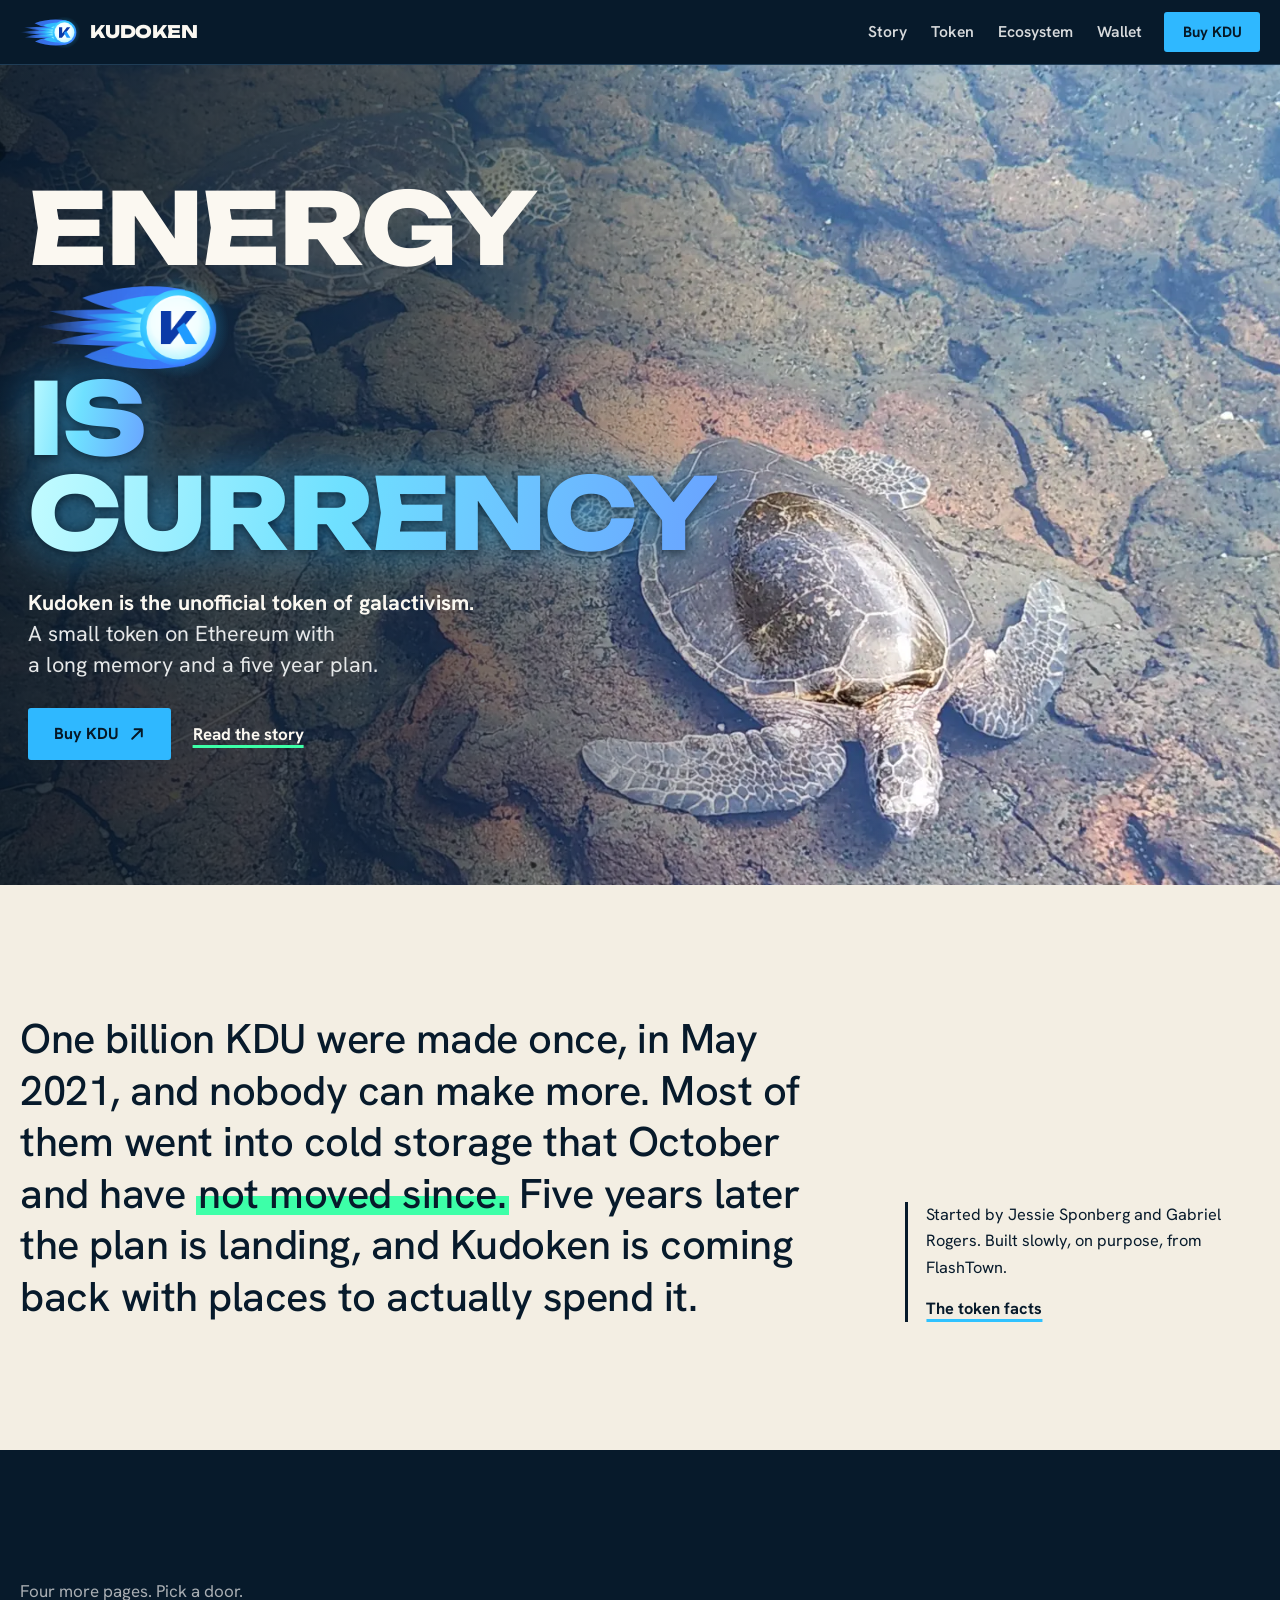
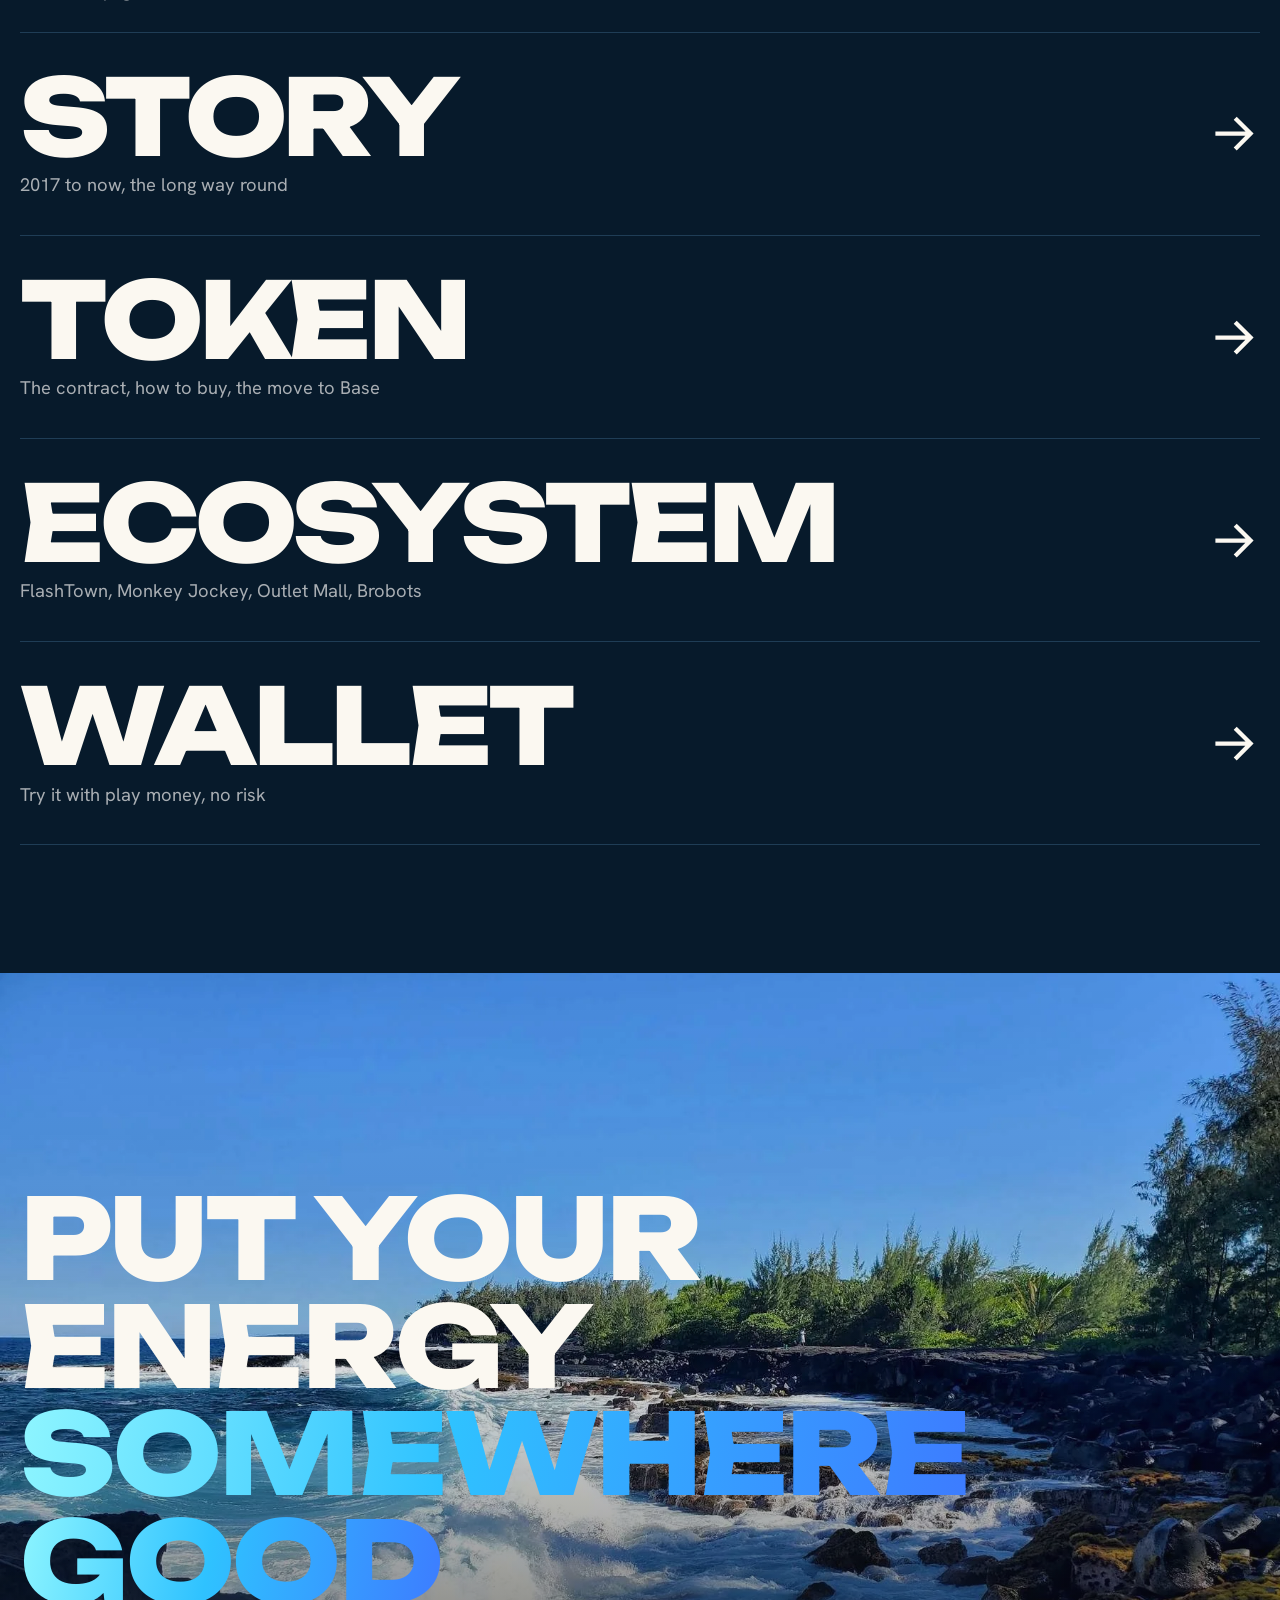
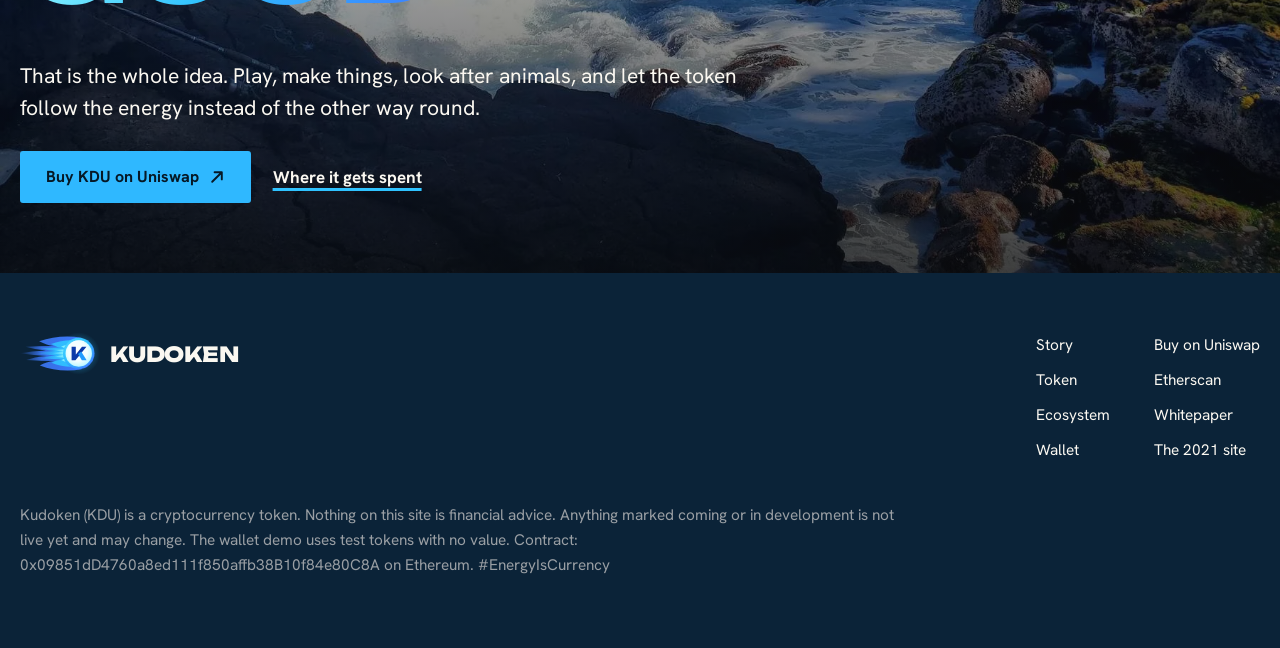
==== commit e783488a: "v4b: back to electric ocean blue; small violet and green accents from the themes previews; natural p" ====
--- a/index.html
+++ b/index.html
@@ -16,7 +16,7 @@
 <meta property="og:image:height" content="630">
 <meta name="twitter:card" content="summary_large_image">
 <meta name="twitter:image" content="https://kudoken.space/images/v4/og.jpg">
-<meta name="theme-color" content="#111315">
+<meta name="theme-color" content="#071a2b">
 <link rel="icon" type="image/svg+xml" href="/images/v3/fb-coin.svg">
 <link rel="icon" type="image/png" sizes="32x32" href="/images/v3/fb-32.png">
 <link rel="icon" type="image/png" sizes="16x16" href="/images/v3/fb-16.png">
--- a/css/site.css
+++ b/css/site.css
@@ -6,16 +6,20 @@
 
 /* Kudoken v4. Self-hosted fonts, no trackers, no cookies. */
 :root{
-  --ink:#111315; --ink-2:#1a1d20; --ink-3:#26292d; --line:#2e3236;
+  --ink:#071a2b; --ink-2:#0b2338; --ink-3:#123049; --line:#1f3d56;
   --paper:#f3eee3; --sand:#e8dfcd; --cream:#fbf8f1;
-  --lime:#c6ff3d; --lime-d:#3b6600; --violet:#c9a8ff; --violet-d:#5a2fc2; --blue:#2fc2ff;
+  /* electric ocean blue, as live on kudoken.space */
+  --aqua:#8ff6ff; --blue:#2fc2ff; --indigo:#3d7bff; --blue-l:#5fd8ff; --btn:#2fb8ff; --on-btn:#061826; --blue-d:#0a5fd6;
+  --grad:linear-gradient(100deg,#8ff6ff 0%,#2fc2ff 45%,#3d7bff 100%); --grad-d:linear-gradient(100deg,#0a72e6,#1340c4);
+  /* small accents, exact hexes from the themes branch previews */
+  --violet:#c9a3ff; --violet-l:#cfb0ff; --violet-f:#b48cff; --violet-d:#6b2fd9; --green:#3dffa8; --green-d:#3d7a00;
   --mute:#a9aeb3; --mute-d:#5c6066;
-  --acc:var(--lime); --acc-d:var(--lime-d); --acc-2:var(--violet);
+  --acc:var(--blue); --acc-d:var(--blue-d); --acc-2:var(--violet);
   --display:"Unbounded","Arial Black",sans-serif;
   --body:"Hanken Grotesk",system-ui,-apple-system,"Segoe UI",Roboto,sans-serif;
   --mono:ui-monospace,SFMono-Regular,Menlo,Consolas,monospace;
 }
-body.p-story,body.p-eco,body.p-wallet{--acc:var(--violet);--acc-d:var(--violet-d);--acc-2:var(--lime)}
+
 *{box-sizing:border-box;margin:0;padding:0}
 html{scroll-padding-top:72px;-webkit-text-size-adjust:100%}
 body{background:var(--ink);color:var(--cream);font:400 1.0625rem/1.62 var(--body);-webkit-font-smoothing:antialiased;overflow-x:clip}
@@ -24,7 +28,7 @@
 a{color:inherit;text-underline-offset:.22em;text-decoration-thickness:2px}
 .w{width:min(1240px,100% - 40px);margin-inline:auto}
 .sr{position:absolute;width:1px;height:1px;overflow:hidden;clip:rect(0 0 0 0);white-space:nowrap}
-a.sr:focus{position:fixed;left:12px;top:12px;width:auto;height:auto;clip:auto;z-index:100;background:var(--lime);color:var(--ink);padding:10px 14px;font-weight:700}
+a.sr:focus{position:fixed;left:12px;top:12px;width:auto;height:auto;clip:auto;z-index:100;background:var(--btn);color:var(--on-btn);padding:10px 14px;font-weight:700}
 :focus-visible{outline:3px solid var(--acc);outline-offset:3px}
 br.m{display:none}
 @media(max-width:699px){br.m{display:inline}br.d{display:none}}
@@ -33,10 +37,11 @@
 h2{font-size:clamp(2rem,7vw,4.4rem);margin-bottom:.4em}
 h3{font-size:clamp(1.2rem,2.4vw,1.55rem);line-height:1.05;margin-bottom:.35em;letter-spacing:-.01em}
 p+p{margin-top:.9em}
-.l{color:var(--lime)} .v{color:var(--violet)} .a{color:var(--acc)}
-.paper .l{color:var(--lime-d)} .paper .v{color:var(--violet-d)} .paper .a{color:var(--acc-d)}
-.hi{background:linear-gradient(180deg,transparent 54%,var(--hi,var(--lime)) 54%,var(--hi,var(--lime)) 90%,transparent 90%);padding:0 .06em;-webkit-box-decoration-break:clone;box-decoration-break:clone}
+.l,.v{background:var(--grad);-webkit-background-clip:text;background-clip:text;color:transparent;-webkit-box-decoration-break:clone;box-decoration-break:clone} .a{color:var(--acc)}
+.paper .l,.paper .v,.sand .l,.sand .v{background:var(--grad-d);-webkit-background-clip:text;background-clip:text} .paper .a{color:var(--acc-d)}
+.hi{background:linear-gradient(180deg,transparent 54%,var(--hi,var(--green)) 54%,var(--hi,var(--green)) 90%,transparent 90%);padding:0 .06em;-webkit-box-decoration-break:clone;box-decoration-break:clone}
 .hi.v{--hi:var(--violet);color:inherit}
+.paper .hi{--hi:var(--green)}
 .paper{background:var(--paper);color:var(--ink)}
 .sand{background:var(--sand);color:var(--ink)}
 .lede{font-size:clamp(1.12rem,2.1vw,1.32rem);line-height:1.5;max-width:34em}
@@ -44,16 +49,17 @@
 .pad{padding:clamp(70px,10vw,140px) 0}
 
 /* buttons and links */
-.btn{display:inline-flex;align-items:center;justify-content:center;gap:.6em;min-height:52px;padding:0 1.5em;border-radius:3px;border:2px solid var(--lime);background:var(--lime);color:var(--ink);font:700 1rem/1 var(--body);text-decoration:none;cursor:pointer;white-space:nowrap;transition:background .15s,border-color .15s,color .15s}
-.btn:hover{background:var(--violet);border-color:var(--violet)}
-.btn.v{background:var(--violet);border-color:var(--violet)}
-.btn.v:hover{background:var(--lime);border-color:var(--lime)}
+.btn{display:inline-flex;align-items:center;justify-content:center;gap:.6em;min-height:52px;padding:0 1.5em;border-radius:3px;border:2px solid var(--btn);background:var(--btn);color:var(--on-btn);font:700 1rem/1 var(--body);text-decoration:none;cursor:pointer;white-space:nowrap;transition:background .15s,border-color .15s,color .15s}
+.btn:hover{background:var(--blue-l);border-color:var(--blue-l)}
+.btn.v{background:var(--btn);border-color:var(--btn)}
+.btn.v:hover{background:var(--blue-l);border-color:var(--blue-l)}
 .btn.ghost{background:transparent;color:inherit;border-color:currentColor}
 .btn.ghost:hover{background:var(--cream);color:var(--ink);border-color:var(--cream)}
 .btn svg{width:1em;height:1em}
 .go{font-weight:700;text-decoration:underline;text-decoration-color:var(--acc);text-decoration-thickness:3px;text-underline-offset:.3em;display:inline-flex;gap:.4em;align-items:baseline}
 .go:hover{color:var(--acc)}
 .paper .go:hover{color:var(--acc-d)}
+.hero .go{text-decoration-color:var(--green)}
 .row{display:flex;flex-wrap:wrap;gap:14px 22px;align-items:center;margin-top:28px}
 
 /* nav */
@@ -73,8 +79,8 @@
 .menu[open] summary{background:var(--cream);color:var(--ink)}
 .menu .panel{position:fixed;left:0;right:0;top:64px;bottom:0;background:var(--ink);padding:18px 20px 40px;display:flex;flex-direction:column;overflow:auto}
 .menu .panel a.pg{font:800 clamp(2rem,10.5vw,3.2rem)/1.05 var(--display);text-transform:uppercase;letter-spacing:-.03em;text-decoration:none;padding:16px 0;border-bottom:1px solid var(--line)}
-.menu .panel a.pg:nth-child(odd):hover,.menu .panel a.pg[aria-current]:nth-child(odd){color:var(--lime)}
-.menu .panel a.pg:nth-child(even):hover,.menu .panel a.pg[aria-current]:nth-child(even){color:var(--violet)}
+.menu .panel a.pg:nth-child(odd):hover,.menu .panel a.pg[aria-current]:nth-child(odd){color:var(--blue-l)}
+.menu .panel a.pg:nth-child(even):hover,.menu .panel a.pg[aria-current]:nth-child(even){color:var(--blue-l)}
 .menu .panel .btn{margin-top:28px;align-self:flex-start}
 @media(max-width:899px){.nav .links,.nav .buy{display:none}.menu{display:block}}
 @media(max-width:380px){.brand .fb{width:52px;height:26px}.brand span{font-size:.98rem}}
@@ -84,7 +90,7 @@
 .photo > picture{position:absolute;inset:0;z-index:-2}
 .photo > picture img{width:100%;height:100%;object-fit:cover;object-position:var(--pos,50% 50%)}
 @media(max-width:699px){.photo > picture img{object-position:var(--pos-m,var(--pos,50% 50%))}}
-.photo::after{content:"";position:absolute;inset:0;z-index:-1;background:var(--shade,linear-gradient(180deg,rgba(10,11,12,.55),rgba(10,11,12,0) 55%))}
+.photo::after{content:"";position:absolute;inset:0;z-index:-1;background:var(--shade,linear-gradient(180deg,rgba(4,18,30,.55),rgba(4,18,30,0) 55%))}
 .photo .w{position:relative}
 .tall{min-height:min(100svh,920px)}
 .mid{min-height:min(78svh,720px)}
@@ -93,7 +99,8 @@
 .hero{position:relative;display:grid;background:var(--ink);overflow:hidden}
 .hero picture{grid-area:1/1}
 .hero picture img{width:100%;height:auto}
-.hero .shade{grid-area:1/1;background:linear-gradient(180deg,rgba(10,11,12,.8) 0%,rgba(10,11,12,.4) 30%,rgba(10,11,12,0) 50%,rgba(10,11,12,0) 86%,var(--ink) 100%)}
+.hero .shade{grid-area:1/1;background:linear-gradient(180deg,rgba(4,18,30,.8) 0%,rgba(4,18,30,.4) 30%,rgba(4,18,30,0) 50%,rgba(4,18,30,0) 86%,var(--ink) 100%)}
+.hero h1 .l{background:linear-gradient(100deg,#c4fcff 0%,#6fe0ff 45%,#69a2ff 100%);filter:drop-shadow(0 2px 6px rgba(3,14,24,.75)) drop-shadow(0 0 22px rgba(47,184,255,.55));-webkit-background-clip:text;background-clip:text;color:transparent;-webkit-box-decoration-break:clone;box-decoration-break:clone}
 .hero h1{grid-area:1/1;align-self:start;z-index:2;padding:26px 20px 0;font-size:min(10.4vw,6.2rem)}
 .hero .after{padding:8px 20px 54px;position:relative;z-index:2}
 .hero .tag{font-size:clamp(1.12rem,2.6vw,1.35rem);line-height:1.45;max-width:28em;color:#e6e8e9}
@@ -102,7 +109,7 @@
   .hero{display:block;min-height:min(820px,calc(100svh - 64px))}
   .hero picture{position:absolute;inset:0}
   .hero picture img{position:absolute;inset:0;width:100%;height:100%;object-fit:cover;object-position:50% 72%;transform:scale(1.22);transform-origin:0% 72%}
-  .hero .shade{position:absolute;inset:0;background:linear-gradient(90deg,rgba(10,11,12,.86),rgba(10,11,12,.62) 34%,rgba(10,11,12,.1) 58%,rgba(10,11,12,0) 70%)}
+  .hero .shade{position:absolute;inset:0;background:linear-gradient(90deg,rgba(4,18,30,.86),rgba(4,18,30,.62) 34%,rgba(4,18,30,.1) 58%,rgba(4,18,30,0) 70%)}
   .hero .copy{position:relative;z-index:2;min-height:inherit;display:flex;flex-direction:column;justify-content:center;width:min(720px,58vw);padding:60px 0 70px max(28px,calc((100vw - 1240px)/2))}
   .hero h1{padding:0}
   .hero .after{padding:0;margin-top:26px}
@@ -128,8 +135,8 @@
 .doors b{font:800 clamp(2.3rem,9.6vw,6.6rem)/.95 var(--display);text-transform:uppercase;letter-spacing:-.04em;transition:color .15s,transform .2s}
 .doors span{grid-column:1;color:var(--mute);font-size:clamp(1rem,1.6vw,1.15rem)}
 .doors svg{grid-row:1/3;grid-column:2;width:clamp(30px,4vw,54px);height:auto;transition:transform .2s}
-.doors a:nth-child(odd):hover b{color:var(--lime)}
-.doors a:nth-child(even):hover b{color:var(--violet)}
+.doors a:hover b{color:var(--blue-l)}
+.doors a:last-child:hover b{color:var(--violet)}
 .doors a:hover svg{transform:translateX(6px)}
 .doors-head{display:flex;justify-content:space-between;align-items:end;gap:20px;margin-bottom:26px}
 .doors-head p{color:var(--mute);max-width:24em}
@@ -149,7 +156,7 @@
 .ch:first-child{border-top:0}
 @media(min-width:900px){.ch{grid-template-columns:minmax(0,5fr) minmax(0,7fr)}}
 .yr{font:800 clamp(4.2rem,15vw,10.5rem)/.82 var(--display);letter-spacing:-.06em;color:transparent;-webkit-text-stroke:2px var(--ink)}
-.yr small{display:block;font:700 clamp(1rem,1.8vw,1.25rem)/1.2 var(--body);letter-spacing:0;-webkit-text-stroke:0;color:var(--violet-d);margin-top:14px;text-transform:none}
+.yr small{display:block;font:700 clamp(1rem,1.8vw,1.25rem)/1.2 var(--body);letter-spacing:0;-webkit-text-stroke:0;color:var(--blue-d);margin-top:14px;text-transform:none}
 .ch>*{min-width:0}
 .yr.sm{font-size:clamp(3.3rem,12.5vw,8.4rem)}
 .ch .txt{max-width:36em}
@@ -158,7 +165,7 @@
 .ch figure figcaption,.cap{font-size:.92rem;color:var(--mute-d);margin-top:10px}
 .pull{font:800 clamp(1.6rem,4vw,2.8rem)/1.08 var(--display);text-transform:uppercase;letter-spacing:-.025em;margin:34px 0 0;max-width:16em}
 .days{padding:clamp(70px,11vw,150px) 0}
-.days .n{font:800 clamp(5rem,26vw,19rem)/.8 var(--display);letter-spacing:-.06em;color:var(--violet);font-variant-numeric:tabular-nums;margin-left:-.04em}
+.days .n{font:800 clamp(5rem,26vw,19rem)/.8 var(--display);letter-spacing:-.06em;color:var(--violet);font-variant-numeric:tabular-nums;margin-left:-.04em;background:var(--grad);-webkit-background-clip:text;background-clip:text;color:transparent}
 .days .n small{display:block;font-size:.26em;line-height:1;margin-top:.45em;letter-spacing:-.02em;color:var(--cream);margin-left:.08em}
 .days-grid{display:grid;gap:26px;margin-top:30px}
 @media(min-width:900px){.days-grid{grid-template-columns:1fr 1fr;align-items:start}}
@@ -167,18 +174,18 @@
 
 /* token */
 .spec{display:grid;gap:0;margin-top:10px}
-.spec > div{display:grid;grid-template-columns:minmax(0,1fr);gap:2px;padding:18px 0;border-top:1px solid rgba(17,19,21,.2)}
+.spec > div{display:grid;grid-template-columns:minmax(0,1fr);gap:2px;padding:18px 0;border-top:1px solid rgba(7,26,43,.2)}
 @media(min-width:700px){.spec > div{grid-template-columns:200px minmax(0,1fr);align-items:baseline;gap:24px}}
 .spec dt{font-weight:600;color:var(--mute-d)}
 .spec dd{font:700 clamp(1.25rem,2.8vw,1.9rem)/1.15 var(--display);letter-spacing:-.02em}
 .nos{font:800 clamp(2.1rem,7.4vw,5.6rem)/1 var(--display);text-transform:uppercase;letter-spacing:-.04em;margin:clamp(40px,6vw,70px) 0 8px}
-.nos s{text-decoration-thickness:.09em;text-decoration-color:var(--lime-d)}
+.nos s{text-decoration-thickness:.09em;text-decoration-color:var(--blue-d)}
 .addr{margin-top:34px;max-width:720px}
 .addr label{display:block;font-weight:600;color:var(--mute-d);margin-bottom:8px}
 .addr .r{display:flex;gap:8px;flex-wrap:wrap}
 .addr code{flex:1 1 300px;min-width:0;font:500 .92rem/1.4 var(--mono);background:var(--cream);border:2px solid var(--ink);padding:13px 14px;overflow-wrap:anywhere}
 .copy-btn{flex:none;min-height:50px;padding:0 18px;border:2px solid var(--ink);background:var(--ink);color:var(--cream);font:700 .95rem/1 var(--body);cursor:pointer;border-radius:3px}
-.copy-btn.done{background:var(--lime-d);border-color:var(--lime-d)}
+.copy-btn.done{background:var(--green-d);border-color:var(--green-d)}
 .donut-wrap{display:grid;gap:34px;align-items:center}
 @media(min-width:900px){.donut-wrap{grid-template-columns:minmax(0,1fr) minmax(0,1.1fr);gap:70px}}
 .donut-wrap svg{width:min(100%,460px);height:auto;display:block}
@@ -190,19 +197,21 @@
 .legend b{font:700 clamp(1rem,2vw,1.3rem) var(--display);letter-spacing:-.02em;font-variant-numeric:tabular-nums}
 .steps{list-style:none;counter-reset:s;display:grid;gap:0;margin-top:20px}
 .steps li{counter-increment:s;display:grid;grid-template-columns:clamp(54px,9vw,110px) minmax(0,1fr);gap:16px;padding:24px 0;border-top:2px solid var(--ink)}
-.steps li::before{content:counter(s);font:800 clamp(2.6rem,7vw,5rem)/.85 var(--display);color:var(--lime-d)}
+.steps li::before{content:counter(s);font:800 clamp(2.6rem,7vw,5rem)/.85 var(--display);color:var(--blue-d)}
 .steps h3{margin-top:4px}
 .fees{margin-top:34px;display:grid;gap:22px;max-width:760px}
 .fees .bar{height:46px;background:var(--cream);border-radius:2px}
-.fees .bar.base{width:max(6px,.625%);background:var(--lime)}
+.fees .bar.base{width:max(6px,.625%);background:var(--green)}
 .fees .lab{display:flex;justify-content:space-between;gap:12px;margin-bottom:8px;font-weight:600}
 .fees .lab b{font:700 1.25rem var(--display);letter-spacing:-.02em}
-.fees .base-row .lab b{color:var(--lime)}
-.times{font:800 clamp(3rem,12vw,8rem)/.9 var(--display);letter-spacing:-.05em;color:var(--lime);margin-top:40px}
+.fees .base-row .lab b{color:var(--green)}
+.times{font:800 clamp(3rem,12vw,8rem)/.9 var(--display);letter-spacing:-.05em;margin-top:40px;background:var(--grad);-webkit-background-clip:text;background-clip:text;color:transparent}
+.times span{-webkit-text-fill-color:var(--cream);color:var(--cream)}
 .times span{display:block;font:600 clamp(1.05rem,1.8vw,1.25rem)/1.4 var(--body);letter-spacing:0;color:var(--cream);margin-top:10px;max-width:24em}
 .status{display:inline-flex;gap:.5em;align-items:baseline;font-weight:600;margin-top:18px}
 .status b{font:800 1.05rem var(--display);letter-spacing:-.01em;color:var(--acc)}
-.paper .status b,.violet-block .status b{color:var(--violet-d)}
+.status b{color:var(--violet)}
+.paper .status b,.sand .status b{color:var(--violet-d)}
 
 /* ecosystem */
 .proj h2{font-size:clamp(2.4rem,9vw,6.4rem)}
@@ -210,18 +219,18 @@
 .slab{background:var(--paper);color:var(--ink);padding:clamp(26px,4vw,46px);max-width:620px}
 .slab h2{font-size:clamp(2rem,9vw,3.6rem)}
 @media(min-width:700px){.slab h2{font-size:clamp(2.4rem,4.2vw,3.6rem)}}
-.violet-block{background:var(--violet);color:var(--ink)}
-.lime-block{background:var(--lime);color:var(--ink)}
+.violet-block{background:var(--ink-2);color:var(--cream)}
+
 .proj .site{display:inline-block;margin-top:16px}
 
 /* wallet */
 .wallet-grid{display:grid;gap:40px}
 @media(min-width:960px){.wallet-grid{grid-template-columns:minmax(0,1fr) 460px;gap:70px;align-items:start}}
 .wallet-slot{background:var(--paper);padding:clamp(14px,2.4vw,22px);min-height:260px}
-kudoken-wallet{display:block;max-width:none;--ink:#111315;--shell:#fbf8f1;--sand:#f3eee3;--muted:#5c6066;--fire:#5a2fc2;--air:#5a2fc2;--comet:#c9a8ff;--kdu-display:"Unbounded","Arial Black",sans-serif}
+kudoken-wallet{display:block;max-width:none;--fire:#0a5fd6;--air:#0a5fd6;--comet:#5fd8ff;--kdu-display:"Unbounded","Arial Black",sans-serif}
 .facts{list-style:none;margin-top:26px;display:grid;gap:0}
 .facts li{padding:14px 0;border-top:1px solid var(--line)}
-.facts li b{color:var(--violet)}
+.facts li b{color:var(--blue-l)}
 
 /* closing band + footer */
 .closing h2{font-size:clamp(2.4rem,9.4vw,7rem)}
@@ -231,7 +240,7 @@
 footer .brand span{font-size:1.3rem}
 footer nav{display:grid;grid-template-columns:repeat(2,minmax(0,auto));gap:10px 44px}
 footer nav a{color:var(--cream);text-decoration:none}
-footer nav a:hover{color:var(--lime);text-decoration:underline}
+footer nav a:hover{color:var(--blue-l);text-decoration:underline}
 footer .fine{margin-top:40px;max-width:58em;color:#9a9fa4;overflow-wrap:anywhere}
 @media(prefers-reduced-motion:reduce){.btn,.doors b,.doors svg{transition:none}}
 /* Kudoken fireball motion: transforms and opacity only */
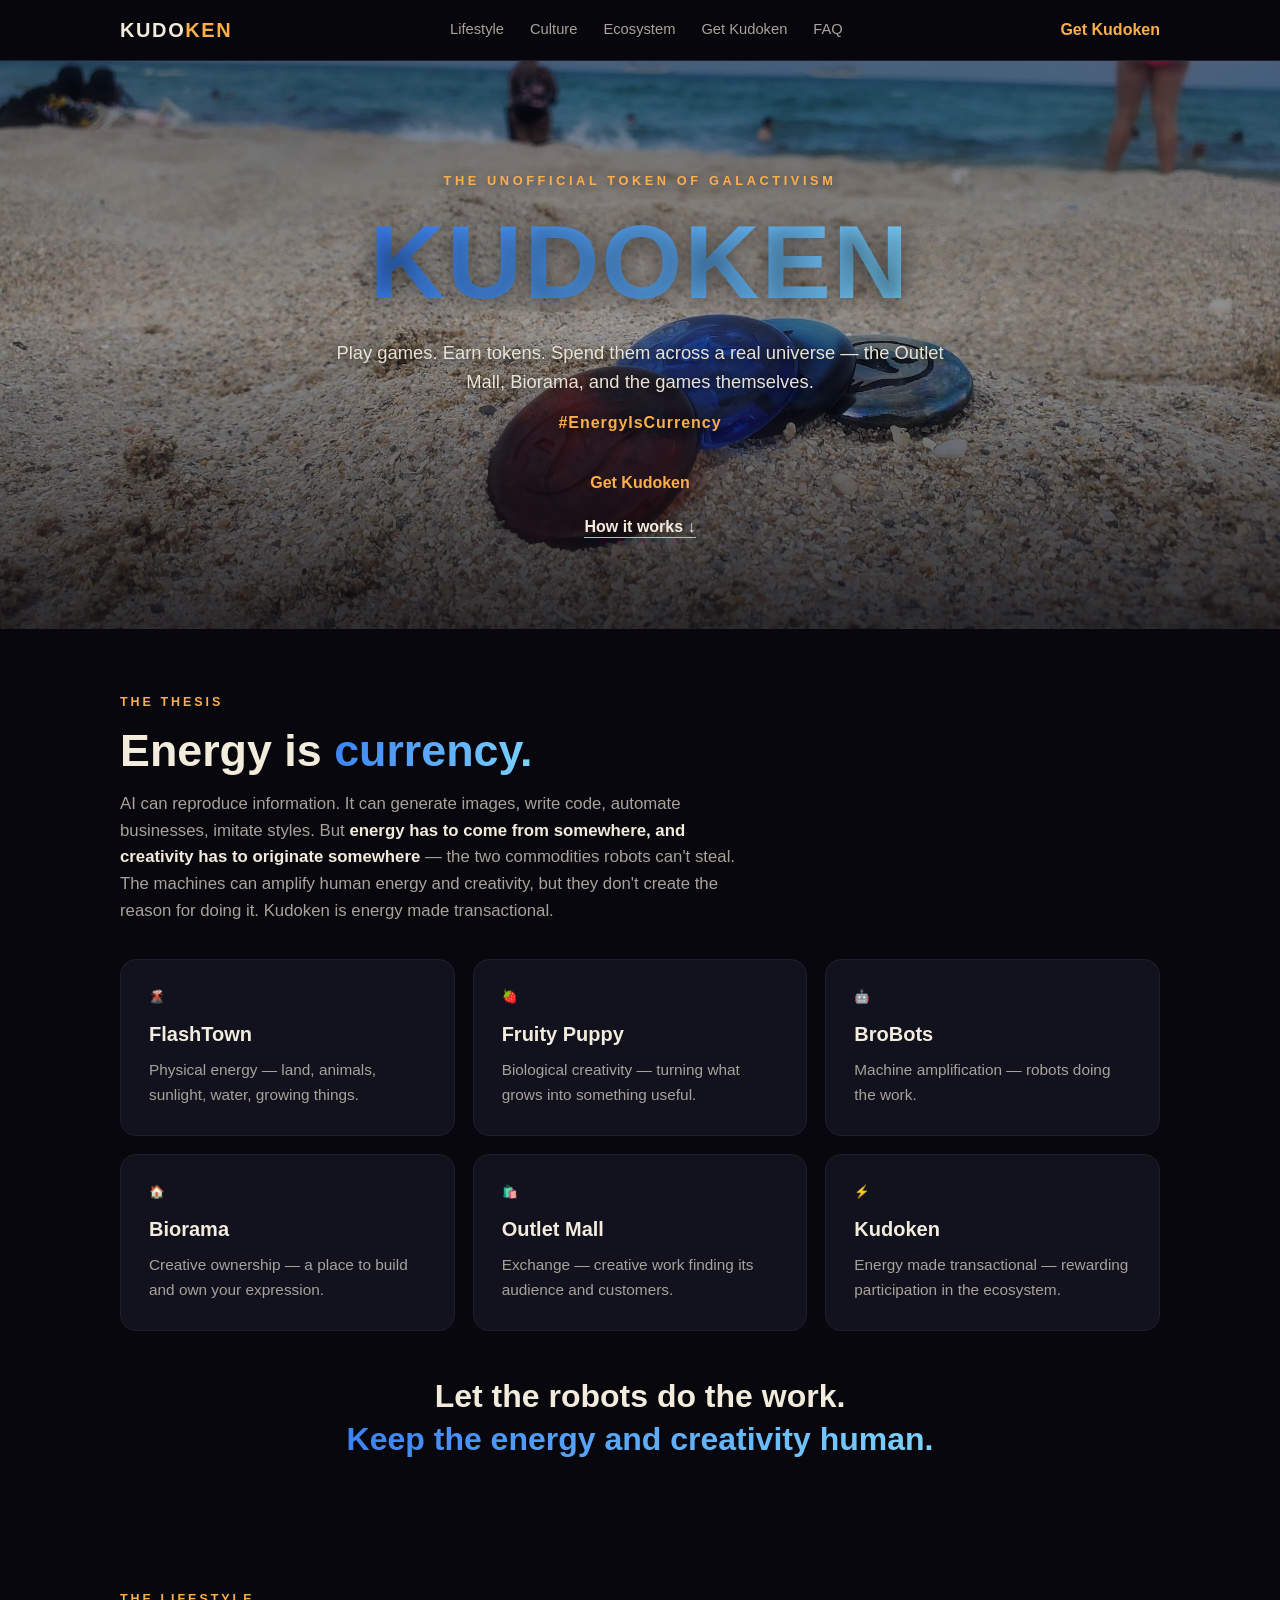
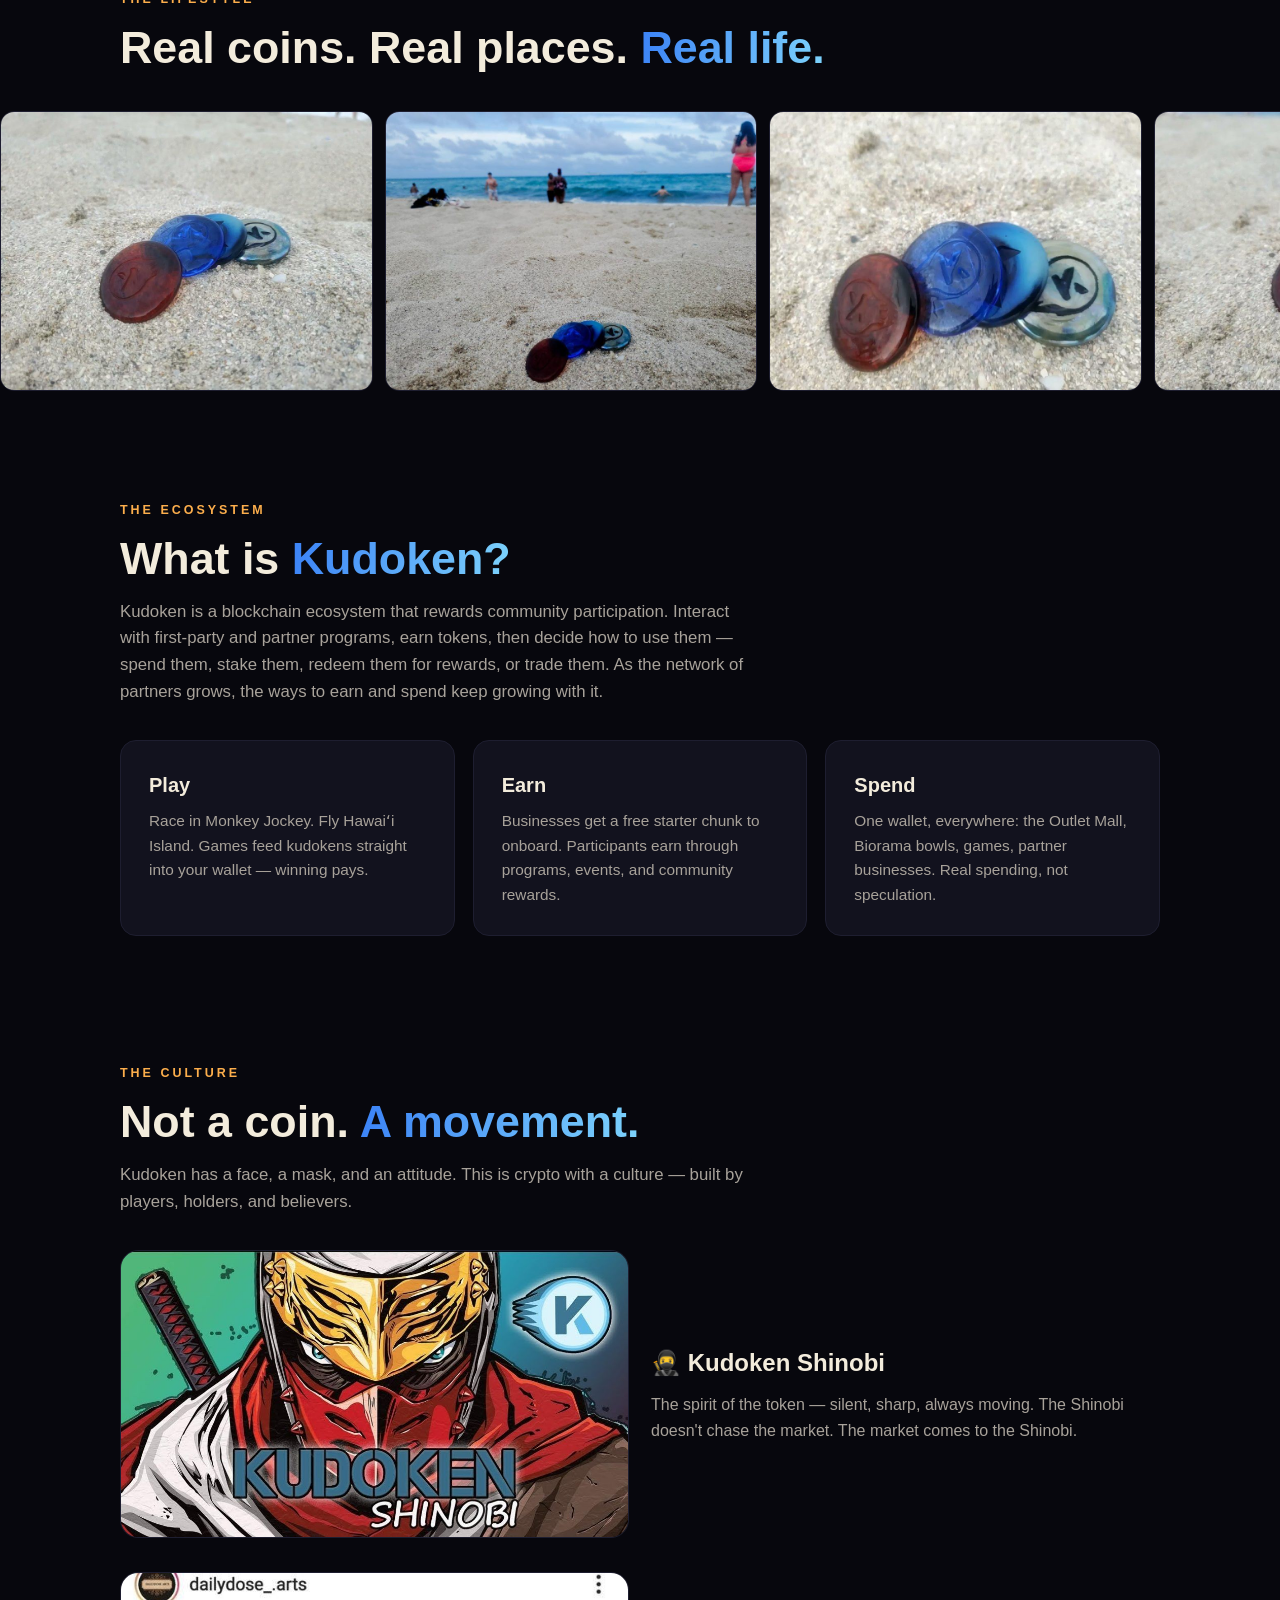
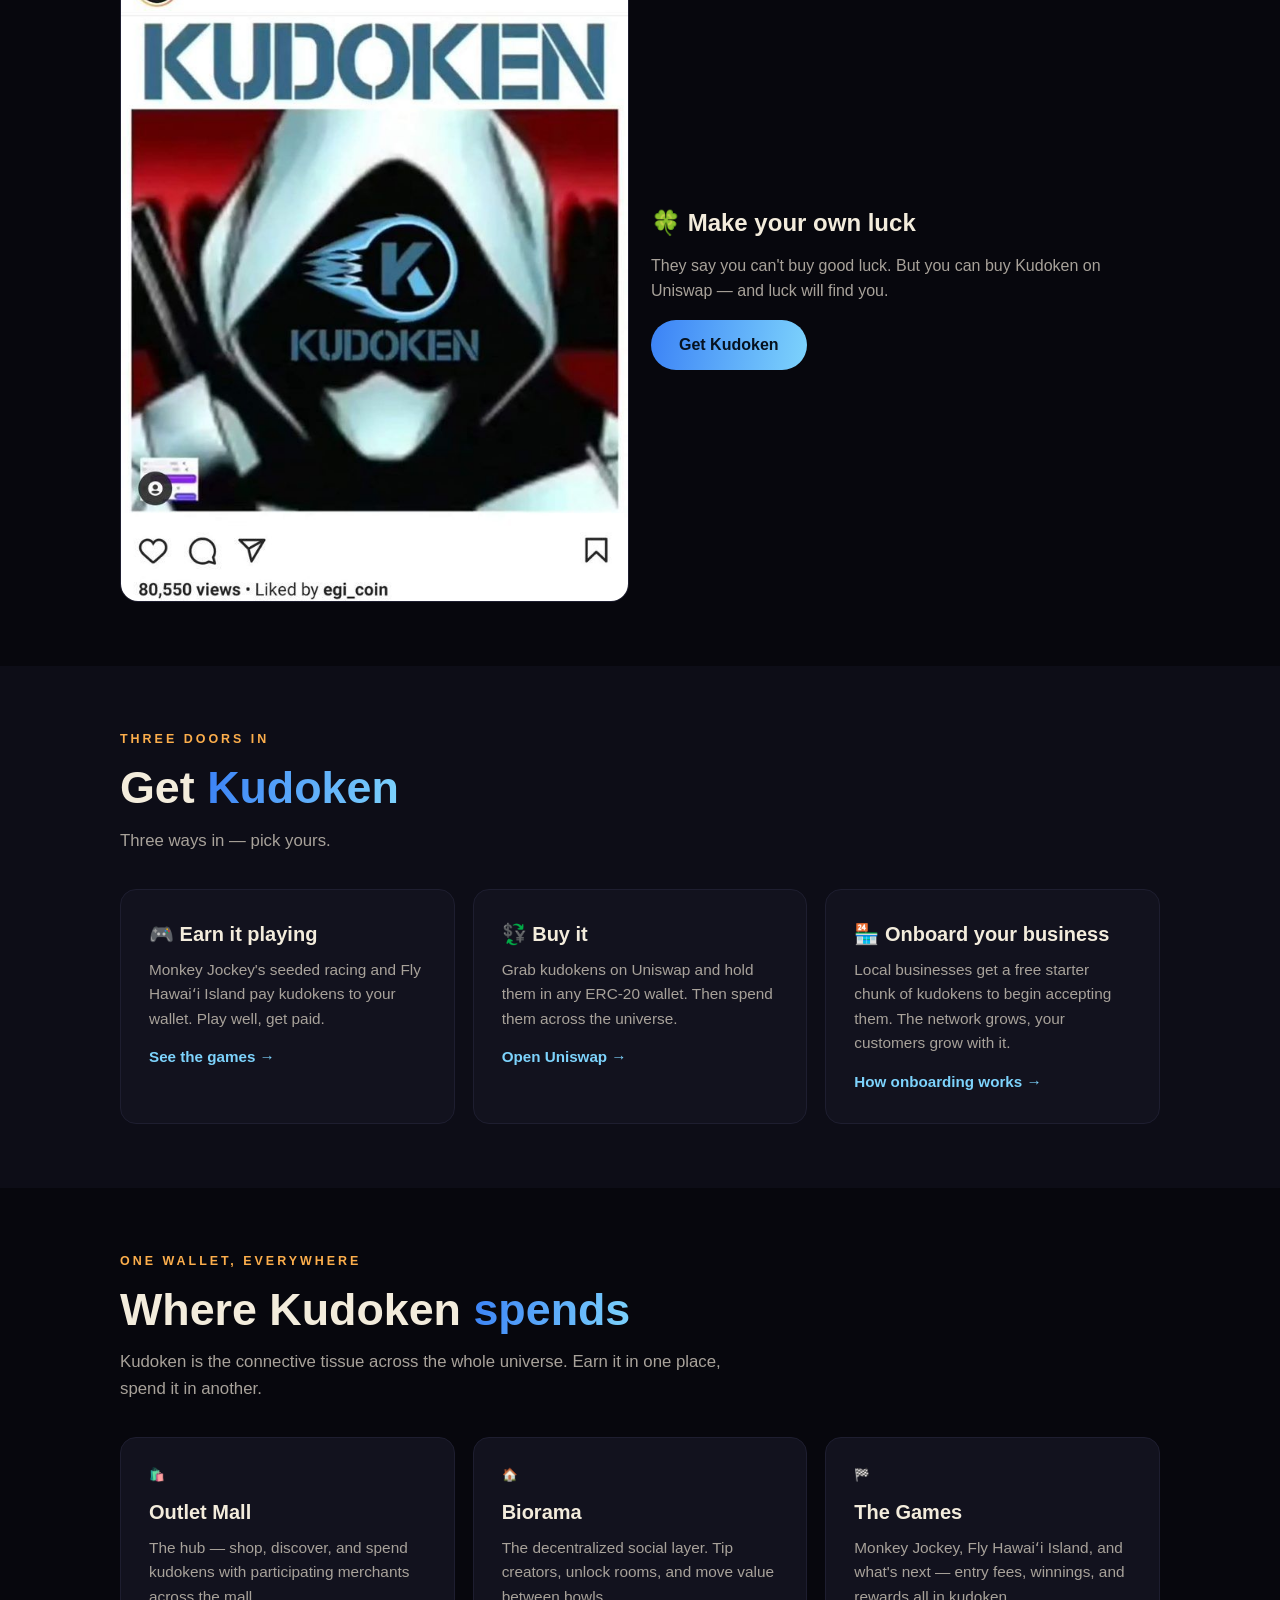
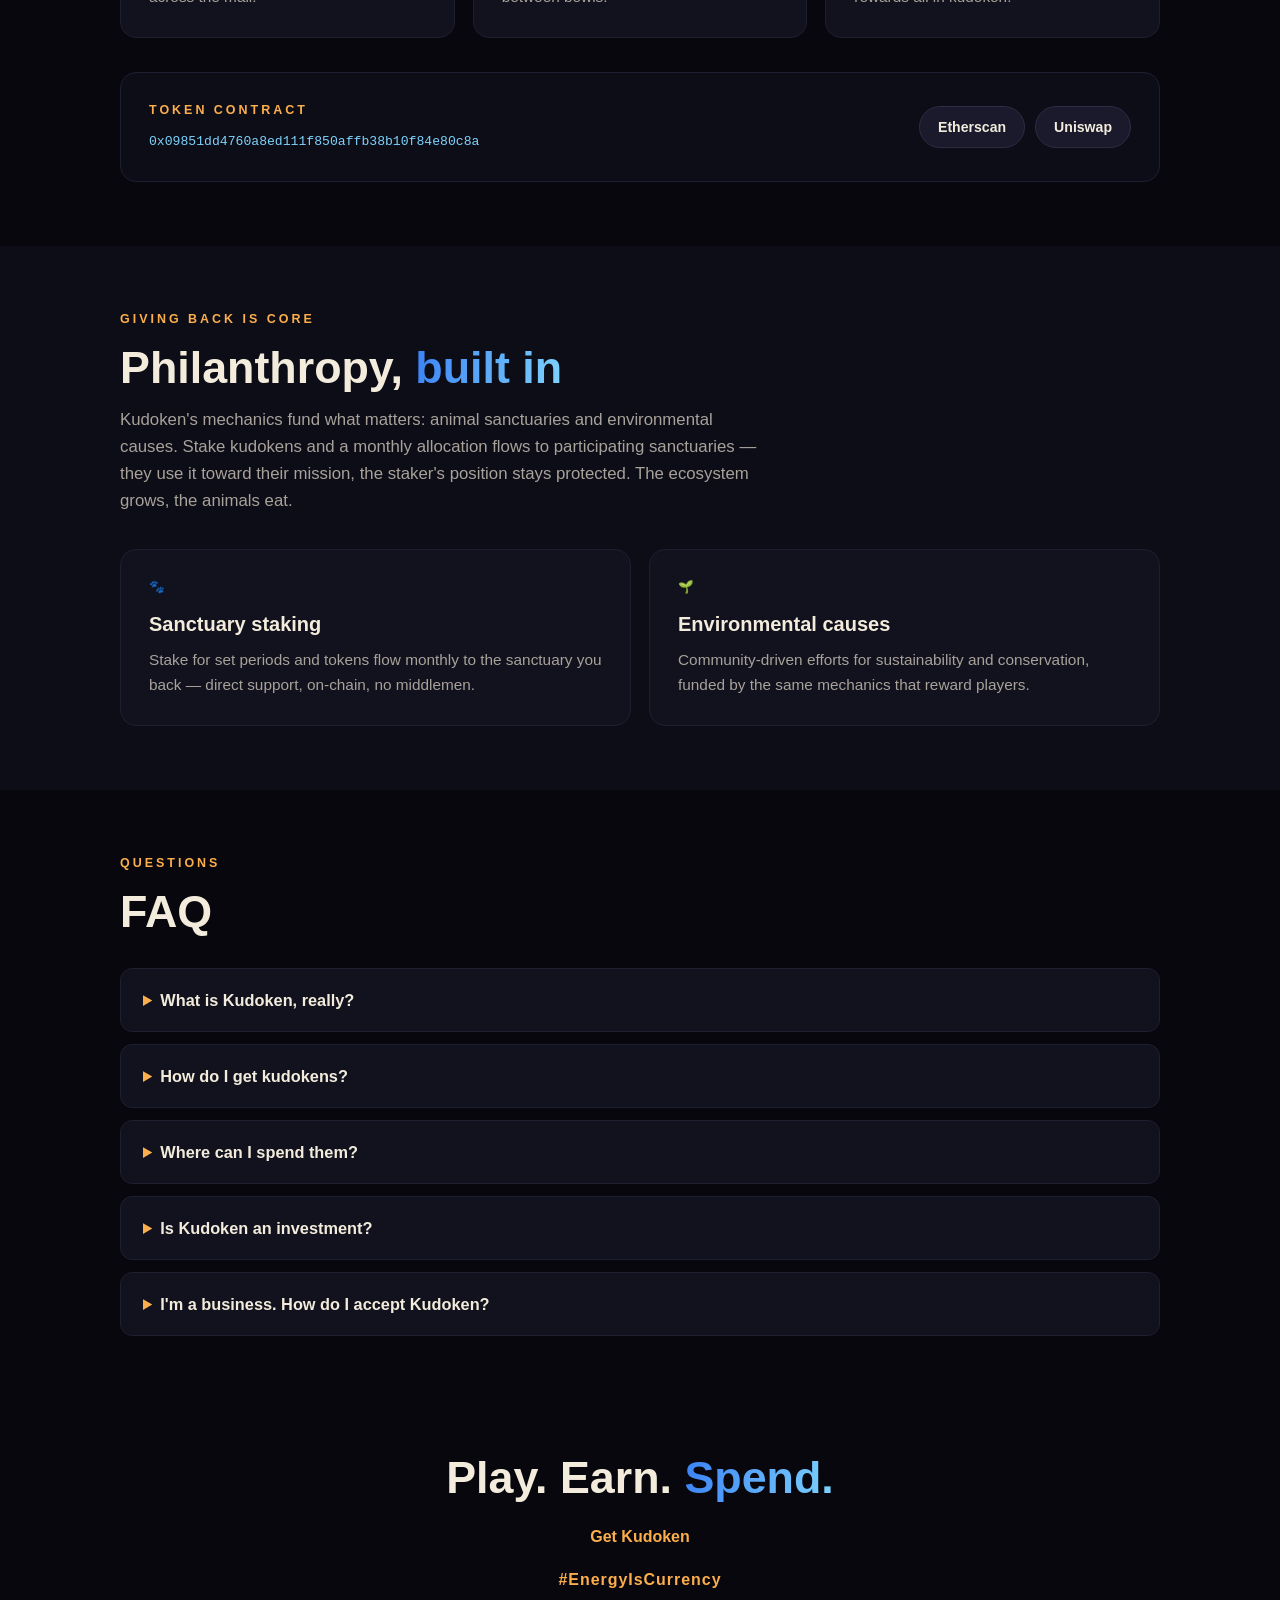
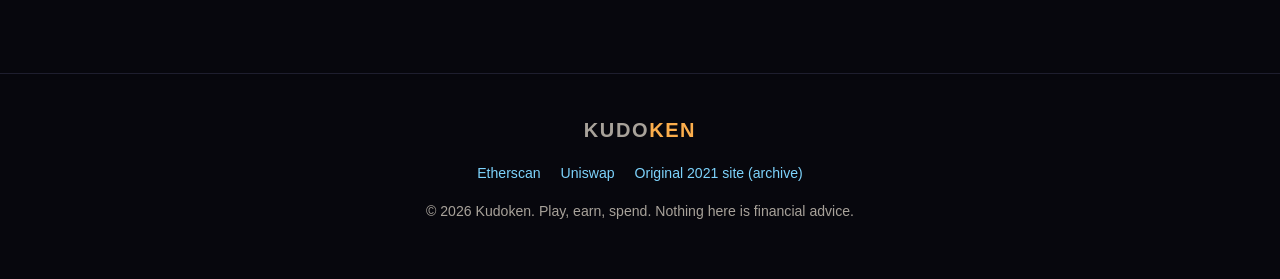
==== commit 2c33d763: "Add 'Energy is currency' thesis section" ====
--- a/index.html
+++ b/index.html
@@ -1,111 +1,346 @@
 <!DOCTYPE html>
 <html lang="en">
 <head>
-<meta charset="utf-8">
-<meta name="viewport" content="width=device-width, initial-scale=1">
-<title>Kudoken (KDU) | Energy is currency</title>
-<meta name="description" content="Kudoken (KDU) is a fixed-supply token on Ethereum, started in 2021 by Jessie Sponberg and Gabriel Rogers. The unofficial token of galactivism.">
-<link rel="canonical" href="https://kudoken.space/">
-<meta property="og:type" content="website">
-<meta property="og:site_name" content="Kudoken">
-<meta property="og:title" content="Kudoken (KDU) | Energy is currency">
-<meta property="og:description" content="Kudoken (KDU) is a fixed-supply token on Ethereum, started in 2021 by Jessie Sponberg and Gabriel Rogers. The unofficial token of galactivism.">
-<meta property="og:url" content="https://kudoken.space/">
-<meta property="og:image" content="https://kudoken.space/images/v4/og.jpg">
-<meta property="og:image:width" content="1200">
-<meta property="og:image:height" content="630">
-<meta name="twitter:card" content="summary_large_image">
-<meta name="twitter:image" content="https://kudoken.space/images/v4/og.jpg">
-<meta name="theme-color" content="#071a2b">
-<link rel="icon" type="image/svg+xml" href="/images/v3/fb-coin.svg">
-<link rel="icon" type="image/png" sizes="32x32" href="/images/v3/fb-32.png">
-<link rel="icon" type="image/png" sizes="16x16" href="/images/v3/fb-16.png">
-<link rel="apple-touch-icon" href="/images/v3/fb-180.png">
-<link rel="preload" href="/fonts/unb-latin.woff2" as="font" type="font/woff2" crossorigin>
-<link rel="preload" href="/fonts/hk-latin.woff2" as="font" type="font/woff2" crossorigin>
-<link rel="preload" href="/images/hero-honu-portrait.webp" as="image" media="(max-width: 899px)">
-<link rel="stylesheet" href="/css/site.css?v=4">
+<meta charset="UTF-8">
+<meta name="viewport" content="width=device-width, initial-scale=1.0">
+<title>Kudoken — Play. Earn. Spend. #EnergyIsCurrency</title>
+<meta name="description" content="Kudoken is the utility token for Jessie's universe: earn it playing games, spend it across the Outlet Mall, Biorama, and beyond. Play, earn, spend. #EnergyIsCurrency">
+<style>
+:root{
+  --bg:#07070d; --bg2:#0d0d17; --card:#12121e;
+  --cream:#f3ecdc; --muted:#a8a29a;
+  --blue1:#3b82f6; --blue2:#7dd3fc; --amber:#fcae4c;
+}
+*{margin:0;padding:0;box-sizing:border-box}
+body{background:var(--bg);color:var(--cream);font-family:-apple-system,BlinkMacSystemFont,"Segoe UI",Roboto,Helvetica,Arial,sans-serif;line-height:1.6;-webkit-font-smoothing:antialiased}
+.grad{background:linear-gradient(100deg,var(--blue1),var(--blue2));-webkit-background-clip:text;background-clip:text;color:transparent}
+.wrap{max-width:1080px;margin:0 auto;padding:0 20px}
+/* nav */
+nav{position:sticky;top:0;z-index:50;background:rgba(7,7,13,.88);backdrop-filter:blur(10px);border-bottom:1px solid #1e1e2e}
+nav .wrap{display:flex;align-items:center;justify-content:space-between;height:60px}
+.logo{font-weight:800;font-size:1.25rem;letter-spacing:.08em}
+.logo span{color:var(--amber)}
+.navlinks{display:none;gap:26px}
+.navlinks a{color:var(--muted);text-decoration:none;font-size:.92rem}
+.navlinks a:hover{color:var(--cream)}
+.btn{display:inline-block;background:linear-gradient(100deg,var(--blue1),var(--blue2));color:#06121f;font-weight:700;text-decoration:none;padding:12px 28px;border-radius:999px;font-size:1rem;border:none;cursor:pointer}
+.btn:hover{filter:brightness(1.12)}
+.btn.ghost{background:transparent;color:var(--cream);border:1px solid #2c2c40}
+@media(min-width:760px){.navlinks{display:flex}}
+/* hero */
+.hero{position:relative;text-align:center;padding:110px 20px 90px;background:#07070d;overflow:hidden}
+.hero .bg{position:absolute;inset:0;width:100%;height:100%;object-fit:cover;object-position:center 65%}
+.hero .shade{position:absolute;inset:0;background:linear-gradient(180deg,rgba(7,7,13,.42) 0%,rgba(7,7,13,.22) 45%,rgba(7,7,13,.78) 100%)}
+.hero .inner{position:relative;z-index:2}
+.hero .kicker{color:var(--amber);letter-spacing:.28em;font-size:.8rem;font-weight:700;margin-bottom:18px;text-shadow:0 2px 12px rgba(0,0,0,.6)}
+.hero h1{font-size:clamp(3rem,10vw,6.5rem);font-weight:900;letter-spacing:.02em;line-height:1.02;text-shadow:0 4px 24px rgba(0,0,0,.55)}
+.hero p.sub{color:#e8e2d4;font-size:1.15rem;max-width:620px;margin:22px auto 0;text-shadow:0 2px 10px rgba(0,0,0,.7)}
+.hero p.tag{margin-top:14px;color:var(--amber);font-weight:700;letter-spacing:.06em;text-shadow:0 2px 10px rgba(0,0,0,.7)}
+.hero .cta{margin-top:34px;display:flex;gap:14px;justify-content:center;flex-wrap:wrap}
+.badges{margin-top:26px;display:flex;gap:10px;justify-content:center;flex-wrap:wrap}
+.badge{font-size:.78rem;color:#e8e2d4;border:1px solid rgba(255,255,255,.28);background:rgba(7,7,13,.45);padding:5px 14px;border-radius:999px}
+/* sections */
+section{padding:64px 0}
+.sec-kicker{color:var(--amber);letter-spacing:.24em;font-size:.78rem;font-weight:700;margin-bottom:12px}
+h2{font-size:clamp(1.8rem,5vw,2.8rem);font-weight:800;margin-bottom:14px;line-height:1.15}
+.lede{color:var(--muted);max-width:640px;font-size:1.05rem}
+/* cards */
+.grid{display:grid;gap:18px;margin-top:34px}
+@media(min-width:760px){.grid.c3{grid-template-columns:repeat(3,1fr)}.grid.c2{grid-template-columns:repeat(2,1fr)}}
+.card{background:var(--card);border:1px solid #1e1e30;border-radius:16px;padding:28px}
+.card .n{font-size:.78rem;color:var(--amber);font-weight:700;letter-spacing:.18em;margin-bottom:10px}
+.card h3{font-size:1.25rem;margin-bottom:8px}
+.card p{color:var(--muted);font-size:.96rem}
+.card .go{display:inline-block;margin-top:14px;color:var(--blue2);text-decoration:none;font-weight:600;font-size:.95rem}
+/* contract */
+.contract{background:var(--bg2);border:1px solid #1e1e30;border-radius:16px;padding:28px;margin-top:34px;display:flex;flex-wrap:wrap;gap:16px;align-items:center;justify-content:space-between}
+.contract code{font-family:ui-monospace,Menlo,monospace;font-size:.82rem;color:var(--blue2);word-break:break-all}
+.contract .row{display:flex;gap:10px;flex-wrap:wrap}
+.mini{background:#1a1a2c;color:var(--cream);border:1px solid #2c2c44;padding:9px 18px;border-radius:999px;text-decoration:none;font-size:.88rem;font-weight:600}
+/* faq */
+.faq{margin-top:30px}
+.faq details{background:var(--card);border:1px solid #1e1e30;border-radius:12px;margin-bottom:12px;padding:18px 22px}
+.faq summary{font-weight:700;cursor:pointer;font-size:1.02rem}
+.faq summary::marker{color:var(--amber)}
+.faq p{color:var(--muted);margin-top:10px;font-size:.96rem}
+/* lifestyle strip */
+.strip{display:flex;gap:12px;overflow-x:auto;padding:10px 20px 26px;scroll-snap-type:x mandatory}
+.strip img{height:220px;border-radius:14px;scroll-snap-align:start;flex-shrink:0;border:1px solid #1e1e30}
+@media(min-width:760px){.strip img{height:280px}}
+/* feature */
+.feature{display:grid;gap:22px;margin-top:34px;align-items:center}
+@media(min-width:760px){.feature{grid-template-columns:1fr 1fr}}
+.feature img{width:100%;border-radius:18px;border:1px solid #1e1e30}
+.feature h3{font-size:1.5rem;margin-bottom:10px}
+.feature p{color:var(--muted)}
+.thesis-close{text-align:center;font-size:clamp(1.3rem,3.5vw,2rem);font-weight:800;margin-top:44px;line-height:1.35;max-width:760px;margin-left:auto;margin-right:auto}
+/* footer */
+footer{border-top:1px solid #1e1e2e;padding:40px 0 56px;text-align:center;color:var(--muted);font-size:.88rem}
+footer .fl{display:flex;gap:20px;justify-content:center;margin:16px 0;flex-wrap:wrap}
+footer a{color:var(--blue2);text-decoration:none}
+.big-cta{text-align:center;padding:40px 20px 80px}
+.big-cta h2{margin-bottom:20px}
+</style>
 </head>
-<body class="p-home">
-<svg class="fb-defs" width="0" height="0" aria-hidden="true" focusable="false"><defs><linearGradient id="fbT1" x1="0" y1="0" x2="1" y2="0"><stop offset="0" stop-color="#3d7bff" stop-opacity="0"/><stop offset=".35" stop-color="#3d7bff" stop-opacity=".85"/><stop offset="1" stop-color="#3d7bff"/></linearGradient>
-<linearGradient id="fbT2" x1="0" y1="0" x2="1" y2="0"><stop offset="0" stop-color="#2fc2ff" stop-opacity="0"/><stop offset=".4" stop-color="#2fc2ff" stop-opacity=".9"/><stop offset="1" stop-color="#2fc2ff"/></linearGradient>
-<linearGradient id="fbT3" x1="0" y1="0" x2="1" y2="0"><stop offset="0" stop-color="#8ff6ff" stop-opacity="0"/><stop offset=".45" stop-color="#8ff6ff"/><stop offset="1" stop-color="#ffffff"/></linearGradient>
-<radialGradient id="fbGlow"><stop offset="0" stop-color="#2fc2ff" stop-opacity=".75"/><stop offset=".55" stop-color="#2fc2ff" stop-opacity=".28"/><stop offset="1" stop-color="#2fc2ff" stop-opacity="0"/></radialGradient>
-<radialGradient id="fbRing" cx=".42" cy=".4" r=".62"><stop offset="0" stop-color="#8ff6ff"/><stop offset=".7" stop-color="#2fc2ff"/><stop offset="1" stop-color="#3d7bff"/></radialGradient>
-<radialGradient id="fbCore" cx=".45" cy=".42" r=".6"><stop offset="0" stop-color="#ffffff"/><stop offset=".62" stop-color="#f1feff"/><stop offset="1" stop-color="#b9f6ff"/></radialGradient></defs></svg>
-<a class="sr" href="#main">Skip to content</a>
-<header class="nav"><div class="w">
-  <a class="brand" href="/" aria-label="Kudoken home"><svg class="fb" viewBox="0 0 240 120" aria-hidden="true" focusable="false"><circle class="glow" cx="172" cy="60" r="62" fill="url(#fbGlow)"/><g class="tail"><path class="t1" d="M180.0 14.0 C140.0 6.0 96.0 10.0 56.0 24.0 Q79.1 35.9 98.0 38.0 Q52.9 38.3 16.0 40.0 Q49.0 49.4 76.0 51.0 Q34.2 52.2 0.0 59.0 Q42.9 65.8 78.0 67.0 Q45.0 68.8 18.0 79.0 Q63.1 81.5 100.0 82.0 Q76.9 84.0 58.0 95.0 C96.0 110.0 140.0 114.0 180.0 106.0Z" fill="url(#fbT1)"/><path class="t2" d="M181.9 24.1 C152.3 17.9 119.8 21.0 90.2 31.9 Q107.3 41.2 121.2 42.8 Q87.9 43.1 60.6 44.4 Q85.0 51.7 105.0 53.0 Q74.0 53.9 48.7 59.2 Q80.5 64.5 106.4 65.5 Q82.0 66.9 62.0 74.8 Q95.4 76.8 122.7 77.2 Q105.6 78.7 91.6 87.3 C119.8 99.0 152.3 102.1 181.9 95.9Z" fill="url(#fbT2)"/><path class="t3" d="M182.0 34.2 C162.0 29.8 140.0 32.0 120.0 39.8 Q131.6 46.5 141.0 47.7 Q118.5 47.8 100.0 48.8 Q116.5 54.0 130.0 55.0 Q109.1 55.6 92.0 59.4 Q113.5 63.2 131.0 63.9 Q114.5 64.9 101.0 70.6 Q123.5 72.1 142.0 72.3 Q130.4 73.4 121.0 79.6 C140.0 88.0 162.0 90.2 182.0 85.8Z" fill="url(#fbT3)"/><g class="sps"><rect class="sp sp0" x="70" y="44" width="34" height="2.6" rx="1.3" fill="#ffffff"/><rect class="sp sp1" x="52" y="58" width="46" height="2.6" rx="1.3" fill="#ffffff"/><rect class="sp sp2" x="74" y="72" width="30" height="2.6" rx="1.3" fill="#ffffff"/><rect class="sp sp3" x="96" y="52" width="22" height="2.6" rx="1.3" fill="#ffffff"/></g></g><g class="coin"><circle cx="172" cy="60" r="46" fill="url(#fbRing)"/><circle cx="172" cy="60" r="38.5" fill="url(#fbCore)"/><path d="M142 38 A37 37 0 0 1 186 25" fill="none" stroke="#ffffff" stroke-width="2.4" stroke-linecap="round" opacity=".8"/><path fill="#0b3aa8" d="M151.01 80.00 L151.01 40.00 L163.34 40.00 L163.34 70.24 L160.14 67.63 L181.41 40.00 L194.45 40.00 L162.25 80.00Z"/><path fill="#1f9bff" d="M170.17 61.26 L179.27 53.93 L194.99 80.00 L180.93 80.00Z"/></g><circle class="burst" cx="172" cy="60" r="46" fill="none" stroke="#8ff6ff" stroke-width="5"/></svg><span>KUDOKEN</span></a>
-  <nav class="links" aria-label="Main"><a href="/story/">Story</a><a href="/token/">Token</a><a href="/ecosystem/">Ecosystem</a><a href="/wallet/">Wallet</a></nav>
-  <a class="btn buy" href="https://app.uniswap.org/swap?chain=mainnet&outputCurrency=0x09851dD4760a8ed111f850affb38B10f84e80C8A" target="_blank" rel="noopener">Buy KDU</a>
-  <details class="menu"><summary aria-label="Open menu">Menu</summary><nav class="panel" aria-label="Main"><a class="pg" href="/" aria-current="page">Home</a><a class="pg" href="/story/">Story</a><a class="pg" href="/token/">Token</a><a class="pg" href="/ecosystem/">Ecosystem</a><a class="pg" href="/wallet/">Wallet</a><a class="btn" href="https://app.uniswap.org/swap?chain=mainnet&outputCurrency=0x09851dD4760a8ed111f850affb38B10f84e80C8A" target="_blank" rel="noopener">Buy KDU on Uniswap</a></nav></details>
-</div></header>
-<main id="main">
-<section class="hero" aria-labelledby="hero-title">
-  <picture>
-    <source media="(max-width: 899px)" type="image/webp" srcset="/images/hero-honu-portrait.webp">
-    <source media="(max-width: 899px)" srcset="/images/hero-honu-portrait.jpg">
-    <source type="image/webp" srcset="/images/hero-honu-1100.webp 1100w, /images/hero-honu.webp 2000w" sizes="122vw">
-    <img src="/images/hero-honu.jpg" srcset="/images/hero-honu-1100.jpg 1100w, /images/hero-honu.jpg 2000w" sizes="122vw" width="2000" height="1126" fetchpriority="high" alt="Hawaiian green sea turtles resting on lava rock in clear, shallow water">
-  </picture>
+<body>
+
+<nav>
+  <div class="wrap">
+    <div class="logo">KUDO<span>KEN</span></div>
+    <div class="navlinks">
+      <a href="#lifestyle">Lifestyle</a>
+      <a href="#culture">Culture</a>
+      <a href="#ecosystem">Ecosystem</a>
+      <a href="#get">Get Kudoken</a>
+      <a href="#faq">FAQ</a>
+    </div>
+    <a href="https://app.uniswap.org/" target="_blank" rel="noopener" style="color:var(--amber);font-weight:700;text-decoration:none">Get Kudoken</a>
+  </div>
+</nav>
+
+<header class="hero">
+  <img class="bg" src="images/hero-beach.jpg" alt="">
   <div class="shade"></div>
-  <div class="copy hero-copy-m">
-    <h1 id="hero-title">Energy<i class="fb-hero"><svg class="fb" viewBox="0 0 240 120" aria-hidden="true" focusable="false"><circle class="glow" cx="172" cy="60" r="62" fill="url(#fbGlow)"/><g class="tail"><path class="t1" d="M180.0 14.0 C140.0 6.0 96.0 10.0 56.0 24.0 Q79.1 35.9 98.0 38.0 Q52.9 38.3 16.0 40.0 Q49.0 49.4 76.0 51.0 Q34.2 52.2 0.0 59.0 Q42.9 65.8 78.0 67.0 Q45.0 68.8 18.0 79.0 Q63.1 81.5 100.0 82.0 Q76.9 84.0 58.0 95.0 C96.0 110.0 140.0 114.0 180.0 106.0Z" fill="url(#fbT1)"/><path class="t2" d="M181.9 24.1 C152.3 17.9 119.8 21.0 90.2 31.9 Q107.3 41.2 121.2 42.8 Q87.9 43.1 60.6 44.4 Q85.0 51.7 105.0 53.0 Q74.0 53.9 48.7 59.2 Q80.5 64.5 106.4 65.5 Q82.0 66.9 62.0 74.8 Q95.4 76.8 122.7 77.2 Q105.6 78.7 91.6 87.3 C119.8 99.0 152.3 102.1 181.9 95.9Z" fill="url(#fbT2)"/><path class="t3" d="M182.0 34.2 C162.0 29.8 140.0 32.0 120.0 39.8 Q131.6 46.5 141.0 47.7 Q118.5 47.8 100.0 48.8 Q116.5 54.0 130.0 55.0 Q109.1 55.6 92.0 59.4 Q113.5 63.2 131.0 63.9 Q114.5 64.9 101.0 70.6 Q123.5 72.1 142.0 72.3 Q130.4 73.4 121.0 79.6 C140.0 88.0 162.0 90.2 182.0 85.8Z" fill="url(#fbT3)"/><g class="sps"><rect class="sp sp0" x="70" y="44" width="34" height="2.6" rx="1.3" fill="#ffffff"/><rect class="sp sp1" x="52" y="58" width="46" height="2.6" rx="1.3" fill="#ffffff"/><rect class="sp sp2" x="74" y="72" width="30" height="2.6" rx="1.3" fill="#ffffff"/><rect class="sp sp3" x="96" y="52" width="22" height="2.6" rx="1.3" fill="#ffffff"/></g></g><g class="coin"><circle cx="172" cy="60" r="46" fill="url(#fbRing)"/><circle cx="172" cy="60" r="38.5" fill="url(#fbCore)"/><path d="M142 38 A37 37 0 0 1 186 25" fill="none" stroke="#ffffff" stroke-width="2.4" stroke-linecap="round" opacity=".8"/><path fill="#0b3aa8" d="M151.01 80.00 L151.01 40.00 L163.34 40.00 L163.34 70.24 L160.14 67.63 L181.41 40.00 L194.45 40.00 L162.25 80.00Z"/><path fill="#1f9bff" d="M170.17 61.26 L179.27 53.93 L194.99 80.00 L180.93 80.00Z"/></g><circle class="burst" cx="172" cy="60" r="46" fill="none" stroke="#8ff6ff" stroke-width="5"/></svg></i><br><span class="l">is currency</span></h1>
-    <div class="after">
-      <p class="tag"><b>Kudoken is the unofficial<br class="m"> token of galactivism.</b><br>
-        A small token on Ethereum with<br class="d"> a long memory and a five year plan.</p>
+  <div class="inner">
+  <div class="kicker">THE UNOFFICIAL TOKEN OF GALACTIVISM</div>
+  <h1><span class="grad">KUDOKEN</span></h1>
+  <p class="sub">Play games. Earn tokens. Spend them across a real universe — the Outlet Mall, Biorama, and the games themselves.</p>
+  <p class="tag">#EnergyIsCurrency</p>
+  <div class="cta">
+    <a href="https://app.uniswap.org/" target="_blank" rel="noopener" style="color:var(--amber);font-weight:700;text-decoration:none">Get Kudoken</a>
+  </div>
+  <p style="margin-top:18px"><a href="#ecosystem" style="color:var(--cream);font-weight:600;text-decoration:none;border-bottom:1px solid var(--amber);padding-bottom:2px">How it works ↓</a></p>
+  </div>
+</header>
+
+<section id="thesis">
+  <div class="wrap">
+    <div class="sec-kicker">THE THESIS</div>
+    <h2>Energy is <span class="grad">currency.</span></h2>
+    <p class="lede">AI can reproduce information. It can generate images, write code, automate businesses, imitate styles. But <strong style="color:var(--cream)">energy has to come from somewhere, and creativity has to originate somewhere</strong> — the two commodities robots can't steal. The machines can amplify human energy and creativity, but they don't create the reason for doing it. Kudoken is energy made transactional.</p>
+    <div class="grid c3" style="margin-top:34px">
+      <div class="card">
+        <div class="n">🌋</div>
+        <h3>FlashTown</h3>
+        <p>Physical energy — land, animals, sunlight, water, growing things.</p>
+      </div>
+      <div class="card">
+        <div class="n">🍓</div>
+        <h3>Fruity Puppy</h3>
+        <p>Biological creativity — turning what grows into something useful.</p>
+      </div>
+      <div class="card">
+        <div class="n">🤖</div>
+        <h3>BroBots</h3>
+        <p>Machine amplification — robots doing the work.</p>
+      </div>
+      <div class="card">
+        <div class="n">🏠</div>
+        <h3>Biorama</h3>
+        <p>Creative ownership — a place to build and own your expression.</p>
+      </div>
+      <div class="card">
+        <div class="n">🛍️</div>
+        <h3>Outlet Mall</h3>
+        <p>Exchange — creative work finding its audience and customers.</p>
+      </div>
+      <div class="card">
+        <div class="n">⚡</div>
+        <h3>Kudoken</h3>
+        <p>Energy made transactional — rewarding participation in the ecosystem.</p>
+      </div>
+    </div>
+    <p class="thesis-close">Let the robots do the work.<br><span class="grad">Keep the energy and creativity human.</span></p>
+  </div>
+</section>
+
+<section id="lifestyle" style="padding-bottom:20px">
+  <div class="wrap">
+    <div class="sec-kicker">THE LIFESTYLE</div>
+    <h2>Real coins. Real places. <span class="grad">Real life.</span></h2>
+  </div>
+  <div class="strip" style="margin-top:28px">
+    <img src="images/beach-2.jpg" alt="Kudoken coins in the sand">
+    <img src="images/beach-3.jpg" alt="Kudoken coins at the shoreline">
+    <img src="images/beach-4.jpg" alt="Kudoken coins close up on sand">
+    <img src="images/beach-5.jpg" alt="Kudoken coins with the ocean behind">
+    <img src="images/surfer.jpg" alt="Kudoken surf culture">
+  </div>
+</section>
+
+<section id="ecosystem">
+  <div class="wrap">
+    <div class="sec-kicker">THE ECOSYSTEM</div>
+    <h2>What is <span class="grad">Kudoken?</span></h2>
+    <p class="lede">Kudoken is a blockchain ecosystem that rewards community participation. Interact with first-party and partner programs, earn tokens, then decide how to use them — spend them, stake them, redeem them for rewards, or trade them. As the network of partners grows, the ways to earn and spend keep growing with it.</p>
+    <div class="grid c3">
+      <div class="card">
+        <h3>Play</h3>
+        <p>Race in Monkey Jockey. Fly Hawaiʻi Island. Games feed kudokens straight into your wallet — winning pays.</p>
+      </div>
+      <div class="card">
+        <h3>Earn</h3>
+        <p>Businesses get a free starter chunk to onboard. Participants earn through programs, events, and community rewards.</p>
+      </div>
+      <div class="card">
+        <h3>Spend</h3>
+        <p>One wallet, everywhere: the Outlet Mall, Biorama bowls, games, partner businesses. Real spending, not speculation.</p>
+      </div>
+    </div>
+  </div>
+</section>
+
+<section id="culture">
+  <div class="wrap">
+    <div class="sec-kicker">THE CULTURE</div>
+    <h2>Not a coin. <span class="grad">A movement.</span></h2>
+    <p class="lede">Kudoken has a face, a mask, and an attitude. This is crypto with a culture — built by players, holders, and believers.</p>
+    <div class="feature">
+      <img src="images/shinobi.jpg" alt="Kudoken Shinobi">
+      <div>
+        <h3>🥷 Kudoken Shinobi</h3>
+        <p>The spirit of the token — silent, sharp, always moving. The Shinobi doesn't chase the market. The market comes to the Shinobi.</p>
+      </div>
+    </div>
+    <div class="feature">
+      <img src="images/goodluck.jpg" alt="They say you can't buy good luck — but you can buy Kudoken">
+      <div>
+        <h3>🍀 Make your own luck</h3>
+        <p>They say you can't buy good luck. But you can buy Kudoken on Uniswap — and luck will find you.</p>
+        <p style="margin-top:16px"><a class="btn" href="https://app.uniswap.org/" target="_blank" rel="noopener">Get Kudoken</a></p>
+      </div>
+    </div>
+  </div>
+</section>
+
+<section id="get" style="background:var(--bg2)">
+  <div class="wrap">
+    <div class="sec-kicker">THREE DOORS IN</div>
+    <h2>Get <span class="grad">Kudoken</span></h2>
+    <p class="lede">Three ways in — pick yours.</p>
+    <div class="grid c3">
+      <div class="card">
+        <h3>🎮 Earn it playing</h3>
+        <p>Monkey Jockey's seeded racing and Fly Hawaiʻi Island pay kudokens to your wallet. Play well, get paid.</p>
+        <a class="go" href="#spend">See the games →</a>
+      </div>
+      <div class="card">
+        <h3>💱 Buy it</h3>
+        <p>Grab kudokens on Uniswap and hold them in any ERC-20 wallet. Then spend them across the universe.</p>
+        <a class="go" href="https://app.uniswap.org/" target="_blank" rel="noopener">Open Uniswap →</a>
+      </div>
+      <div class="card">
+        <h3>🏪 Onboard your business</h3>
+        <p>Local businesses get a free starter chunk of kudokens to begin accepting them. The network grows, your customers grow with it.</p>
+        <a class="go" href="#faq">How onboarding works →</a>
+      </div>
+    </div>
+  </div>
+</section>
+
+<section id="spend">
+  <div class="wrap">
+    <div class="sec-kicker">ONE WALLET, EVERYWHERE</div>
+    <h2>Where Kudoken <span class="grad">spends</span></h2>
+    <p class="lede">Kudoken is the connective tissue across the whole universe. Earn it in one place, spend it in another.</p>
+    <div class="grid c3">
+      <div class="card">
+        <div class="n">🛍️</div>
+        <h3>Outlet Mall</h3>
+        <p>The hub — shop, discover, and spend kudokens with participating merchants across the mall.</p>
+      </div>
+      <div class="card">
+        <div class="n">🏠</div>
+        <h3>Biorama</h3>
+        <p>The decentralized social layer. Tip creators, unlock rooms, and move value between bowls.</p>
+      </div>
+      <div class="card">
+        <div class="n">🏁</div>
+        <h3>The Games</h3>
+        <p>Monkey Jockey, Fly Hawaiʻi Island, and what's next — entry fees, winnings, and rewards all in kudoken.</p>
+      </div>
+    </div>
+    <div class="contract">
+      <div>
+        <div class="sec-kicker" style="margin-bottom:6px">TOKEN CONTRACT</div>
+        <code>0x09851dd4760a8ed111f850affb38b10f84e80c8a</code>
+      </div>
       <div class="row">
-        <a class="btn" href="https://app.uniswap.org/swap?chain=mainnet&outputCurrency=0x09851dD4760a8ed111f850affb38B10f84e80C8A" target="_blank" rel="noopener">Buy KDU <svg viewBox="0 0 20 20" aria-hidden="true"><path d="M7 4h9v9M16 4 4 16" fill="none" stroke="currentColor" stroke-width="2.4" stroke-linecap="round" stroke-linejoin="round"/></svg></a>
-        <a class="go" href="/story/">Read the story</a>
-      </div>
-    </div>
-  </div>
-</section>
-
-<section class="paper pad" aria-label="What Kudoken is">
-  <div class="w intro-grid">
-    <p class="big">One billion KDU were made once, in May 2021, and nobody can make more. Most of them went into cold storage that October and have <span class="hi">not moved since.</span> Five years later the plan is landing, and Kudoken is coming back with places to actually spend it.</p>
-    <aside>
-      <p>Started by Jessie Sponberg and Gabriel Rogers. Built slowly, on purpose, from FlashTown.</p>
-      <p><a class="go" href="/token/">The token facts</a></p>
-    </aside>
-  </div>
-</section>
-
-<section class="pad" aria-labelledby="doors-title">
-  <div class="w">
-    <div class="doors-head"><h2 id="doors-title" class="sr">Pages</h2><p>Four more pages. Pick a door.</p></div>
-    <nav class="doors" aria-label="Pages">
-      <a href="/story/"><b>Story</b><span>2017 to now, the long way round</span><svg viewBox="0 0 48 48" aria-hidden="true"><path d="M8 24h30M26 11l13 13-13 13" fill="none" stroke="currentColor" stroke-width="4" stroke-linecap="square"/></svg></a>
-      <a href="/token/"><b>Token</b><span>The contract, how to buy, the move to Base</span><svg viewBox="0 0 48 48" aria-hidden="true"><path d="M8 24h30M26 11l13 13-13 13" fill="none" stroke="currentColor" stroke-width="4" stroke-linecap="square"/></svg></a>
-      <a href="/ecosystem/"><b>Ecosystem</b><span>FlashTown, Monkey Jockey, Outlet Mall, Brobots</span><svg viewBox="0 0 48 48" aria-hidden="true"><path d="M8 24h30M26 11l13 13-13 13" fill="none" stroke="currentColor" stroke-width="4" stroke-linecap="square"/></svg></a>
-      <a href="/wallet/"><b>Wallet</b><span>Try it with play money, no risk</span><svg viewBox="0 0 48 48" aria-hidden="true"><path d="M8 24h30M26 11l13 13-13 13" fill="none" stroke="currentColor" stroke-width="4" stroke-linecap="square"/></svg></a>
-    </nav>
-  </div>
-</section>
-
-<section class="photo closing tall" style="--pos:50% 25%;--pos-m:60% 20%;--shade:linear-gradient(0deg,rgba(10,11,12,.78),rgba(10,11,12,.15) 55%,rgba(10,11,12,0))" aria-labelledby="closing-title">
-  <picture><source media="(max-width: 699px)" type="image/webp" srcset="/images/v4/lava-surf-m.webp"><source media="(max-width: 699px)" srcset="/images/v4/lava-surf-m.jpg"><source type="image/webp" srcset="/images/v4/lava-surf.webp"><img src="/images/v4/lava-surf.jpg" width="1800" height="1350" loading="lazy" decoding="async" alt="Surf breaking white over black lava rock under a big blue sky"></picture>
-  <div class="w" style="display:flex;flex-direction:column;justify-content:flex-end;min-height:inherit;padding:80px 0 70px">
-    <h2 id="closing-title">Put your energy<br><span class="l">somewhere good</span></h2>
-    <p class="lede">That is the whole idea. Play, make things, look after animals, and let the token follow the energy instead of the other way round.</p>
-    <div class="row"><a class="btn" href="https://app.uniswap.org/swap?chain=mainnet&outputCurrency=0x09851dD4760a8ed111f850affb38B10f84e80C8A" target="_blank" rel="noopener">Buy KDU on Uniswap <svg viewBox="0 0 20 20" aria-hidden="true"><path d="M7 4h9v9M16 4 4 16" fill="none" stroke="currentColor" stroke-width="2.4" stroke-linecap="round" stroke-linejoin="round"/></svg></a><a class="go" href="/ecosystem/">Where it gets spent</a></div>
-  </div>
-</section>
-
-</main>
-<footer><div class="w">
-  <div class="top">
-    <a class="brand" href="/" aria-label="Kudoken home"><svg class="fb" viewBox="0 0 240 120" aria-hidden="true" focusable="false"><circle class="glow" cx="172" cy="60" r="62" fill="url(#fbGlow)"/><g class="tail"><path class="t1" d="M180.0 14.0 C140.0 6.0 96.0 10.0 56.0 24.0 Q79.1 35.9 98.0 38.0 Q52.9 38.3 16.0 40.0 Q49.0 49.4 76.0 51.0 Q34.2 52.2 0.0 59.0 Q42.9 65.8 78.0 67.0 Q45.0 68.8 18.0 79.0 Q63.1 81.5 100.0 82.0 Q76.9 84.0 58.0 95.0 C96.0 110.0 140.0 114.0 180.0 106.0Z" fill="url(#fbT1)"/><path class="t2" d="M181.9 24.1 C152.3 17.9 119.8 21.0 90.2 31.9 Q107.3 41.2 121.2 42.8 Q87.9 43.1 60.6 44.4 Q85.0 51.7 105.0 53.0 Q74.0 53.9 48.7 59.2 Q80.5 64.5 106.4 65.5 Q82.0 66.9 62.0 74.8 Q95.4 76.8 122.7 77.2 Q105.6 78.7 91.6 87.3 C119.8 99.0 152.3 102.1 181.9 95.9Z" fill="url(#fbT2)"/><path class="t3" d="M182.0 34.2 C162.0 29.8 140.0 32.0 120.0 39.8 Q131.6 46.5 141.0 47.7 Q118.5 47.8 100.0 48.8 Q116.5 54.0 130.0 55.0 Q109.1 55.6 92.0 59.4 Q113.5 63.2 131.0 63.9 Q114.5 64.9 101.0 70.6 Q123.5 72.1 142.0 72.3 Q130.4 73.4 121.0 79.6 C140.0 88.0 162.0 90.2 182.0 85.8Z" fill="url(#fbT3)"/><g class="sps"><rect class="sp sp0" x="70" y="44" width="34" height="2.6" rx="1.3" fill="#ffffff"/><rect class="sp sp1" x="52" y="58" width="46" height="2.6" rx="1.3" fill="#ffffff"/><rect class="sp sp2" x="74" y="72" width="30" height="2.6" rx="1.3" fill="#ffffff"/><rect class="sp sp3" x="96" y="52" width="22" height="2.6" rx="1.3" fill="#ffffff"/></g></g><g class="coin"><circle cx="172" cy="60" r="46" fill="url(#fbRing)"/><circle cx="172" cy="60" r="38.5" fill="url(#fbCore)"/><path d="M142 38 A37 37 0 0 1 186 25" fill="none" stroke="#ffffff" stroke-width="2.4" stroke-linecap="round" opacity=".8"/><path fill="#0b3aa8" d="M151.01 80.00 L151.01 40.00 L163.34 40.00 L163.34 70.24 L160.14 67.63 L181.41 40.00 L194.45 40.00 L162.25 80.00Z"/><path fill="#1f9bff" d="M170.17 61.26 L179.27 53.93 L194.99 80.00 L180.93 80.00Z"/></g><circle class="burst" cx="172" cy="60" r="46" fill="none" stroke="#8ff6ff" stroke-width="5"/></svg><span>KUDOKEN</span></a>
-    <nav aria-label="Footer">
-      <a href="/story/">Story</a><a href="https://app.uniswap.org/swap?chain=mainnet&outputCurrency=0x09851dD4760a8ed111f850affb38B10f84e80C8A" target="_blank" rel="noopener">Buy on Uniswap</a>
-      <a href="/token/">Token</a><a href="https://etherscan.io/token/0x09851dD4760a8ed111f850affb38B10f84e80C8A" target="_blank" rel="noopener">Etherscan</a>
-      <a href="/ecosystem/">Ecosystem</a><a href="https://github.com/KudokenToken/Kudoken" target="_blank" rel="noopener">Whitepaper</a>
-      <a href="/wallet/">Wallet</a><a href="https://web.archive.org/web/20221203163118/https://kudoken.io/" target="_blank" rel="noopener">The 2021 site</a>
-    </nav>
-  </div>
-  <p class="fine">Kudoken (KDU) is a cryptocurrency token. Nothing on this site is financial advice. Anything marked coming or in development is not live yet and may change. The wallet demo uses test tokens with no value. Contract: 0x09851dD4760a8ed111f850affb38B10f84e80C8A on Ethereum. #EnergyIsCurrency</p>
-</div></footer>
-<script src="/js/site.js?v=4" defer></script>
+        <a class="mini" href="https://etherscan.io/token/0x09851dd4760a8ed111f850affb38b10f84e80c8a" target="_blank" rel="noopener">Etherscan</a>
+        <a class="mini" href="https://app.uniswap.org/" target="_blank" rel="noopener">Uniswap</a>
+      </div>
+    </div>
+  </div>
+</section>
+
+<section id="philanthropy" style="background:var(--bg2)">
+  <div class="wrap">
+    <div class="sec-kicker">GIVING BACK IS CORE</div>
+    <h2>Philanthropy, <span class="grad">built in</span></h2>
+    <p class="lede">Kudoken's mechanics fund what matters: animal sanctuaries and environmental causes. Stake kudokens and a monthly allocation flows to participating sanctuaries — they use it toward their mission, the staker's position stays protected. The ecosystem grows, the animals eat.</p>
+    <div class="grid c2">
+      <div class="card">
+        <div class="n">🐾</div>
+        <h3>Sanctuary staking</h3>
+        <p>Stake for set periods and tokens flow monthly to the sanctuary you back — direct support, on-chain, no middlemen.</p>
+      </div>
+      <div class="card">
+        <div class="n">🌱</div>
+        <h3>Environmental causes</h3>
+        <p>Community-driven efforts for sustainability and conservation, funded by the same mechanics that reward players.</p>
+      </div>
+    </div>
+  </div>
+</section>
+
+<section id="faq">
+  <div class="wrap">
+    <div class="sec-kicker">QUESTIONS</div>
+    <h2>FAQ</h2>
+    <div class="faq">
+      <details>
+        <summary>What is Kudoken, really?</summary>
+        <p>A utility token on Ethereum (ERC-20) that powers a rewards ecosystem: earn it by participating — games, programs, partner businesses — and spend it across the Outlet Mall, Biorama, and games. It's built for using, not just holding.</p>
+      </details>
+      <details>
+        <summary>How do I get kudokens?</summary>
+        <p>Three ways: earn them playing games like Monkey Jockey and Fly Hawaiʻi Island, buy them on Uniswap, or — if you're a business — get a free starter chunk when you onboard to accept them.</p>
+      </details>
+      <details>
+        <summary>Where can I spend them?</summary>
+        <p>Across the universe: the Outlet Mall, Biorama bowls, in-game purchases and rewards, and participating partner businesses. The partner list keeps growing.</p>
+      </details>
+      <details>
+        <summary>Is Kudoken an investment?</summary>
+        <p>Kudoken is a utility token — it's designed to be earned and spent inside an ecosystem. Nothing here is financial advice, and no returns are promised. Play, earn, spend.</p>
+      </details>
+      <details>
+        <summary>I'm a business. How do I accept Kudoken?</summary>
+        <p>Onboarding businesses receive a free starter chunk of kudokens to get going. Reach out and we'll walk you through accepting them — your customers earn, you get discovered.</p>
+      </details>
+    </div>
+  </div>
+</section>
+
+<div class="big-cta">
+  <div class="wrap">
+    <h2>Play. Earn. <span class="grad">Spend.</span></h2>
+    <a href="https://app.uniswap.org/" target="_blank" rel="noopener" style="color:var(--amber);font-weight:700;text-decoration:none">Get Kudoken</a>
+    <p style="margin-top:18px;color:var(--amber);font-weight:700;letter-spacing:.06em">#EnergyIsCurrency</p>
+  </div>
+</div>
+
+<footer>
+  <div class="wrap">
+    <div class="logo" style="margin-bottom:6px">KUDO<span>KEN</span></div>
+    <div class="fl">
+      <a href="https://etherscan.io/token/0x09851dd4760a8ed111f850affb38b10f84e80c8a" target="_blank" rel="noopener">Etherscan</a>
+      <a href="https://app.uniswap.org/" target="_blank" rel="noopener">Uniswap</a>
+      <a href="https://web.archive.org/web/20221203163118/https://kudoken.io/" target="_blank" rel="noopener">Original 2021 site (archive)</a>
+    </div>
+    <p>© 2026 Kudoken. Play, earn, spend. Nothing here is financial advice.</p>
+  </div>
+</footer>
+
 </body>
 </html>
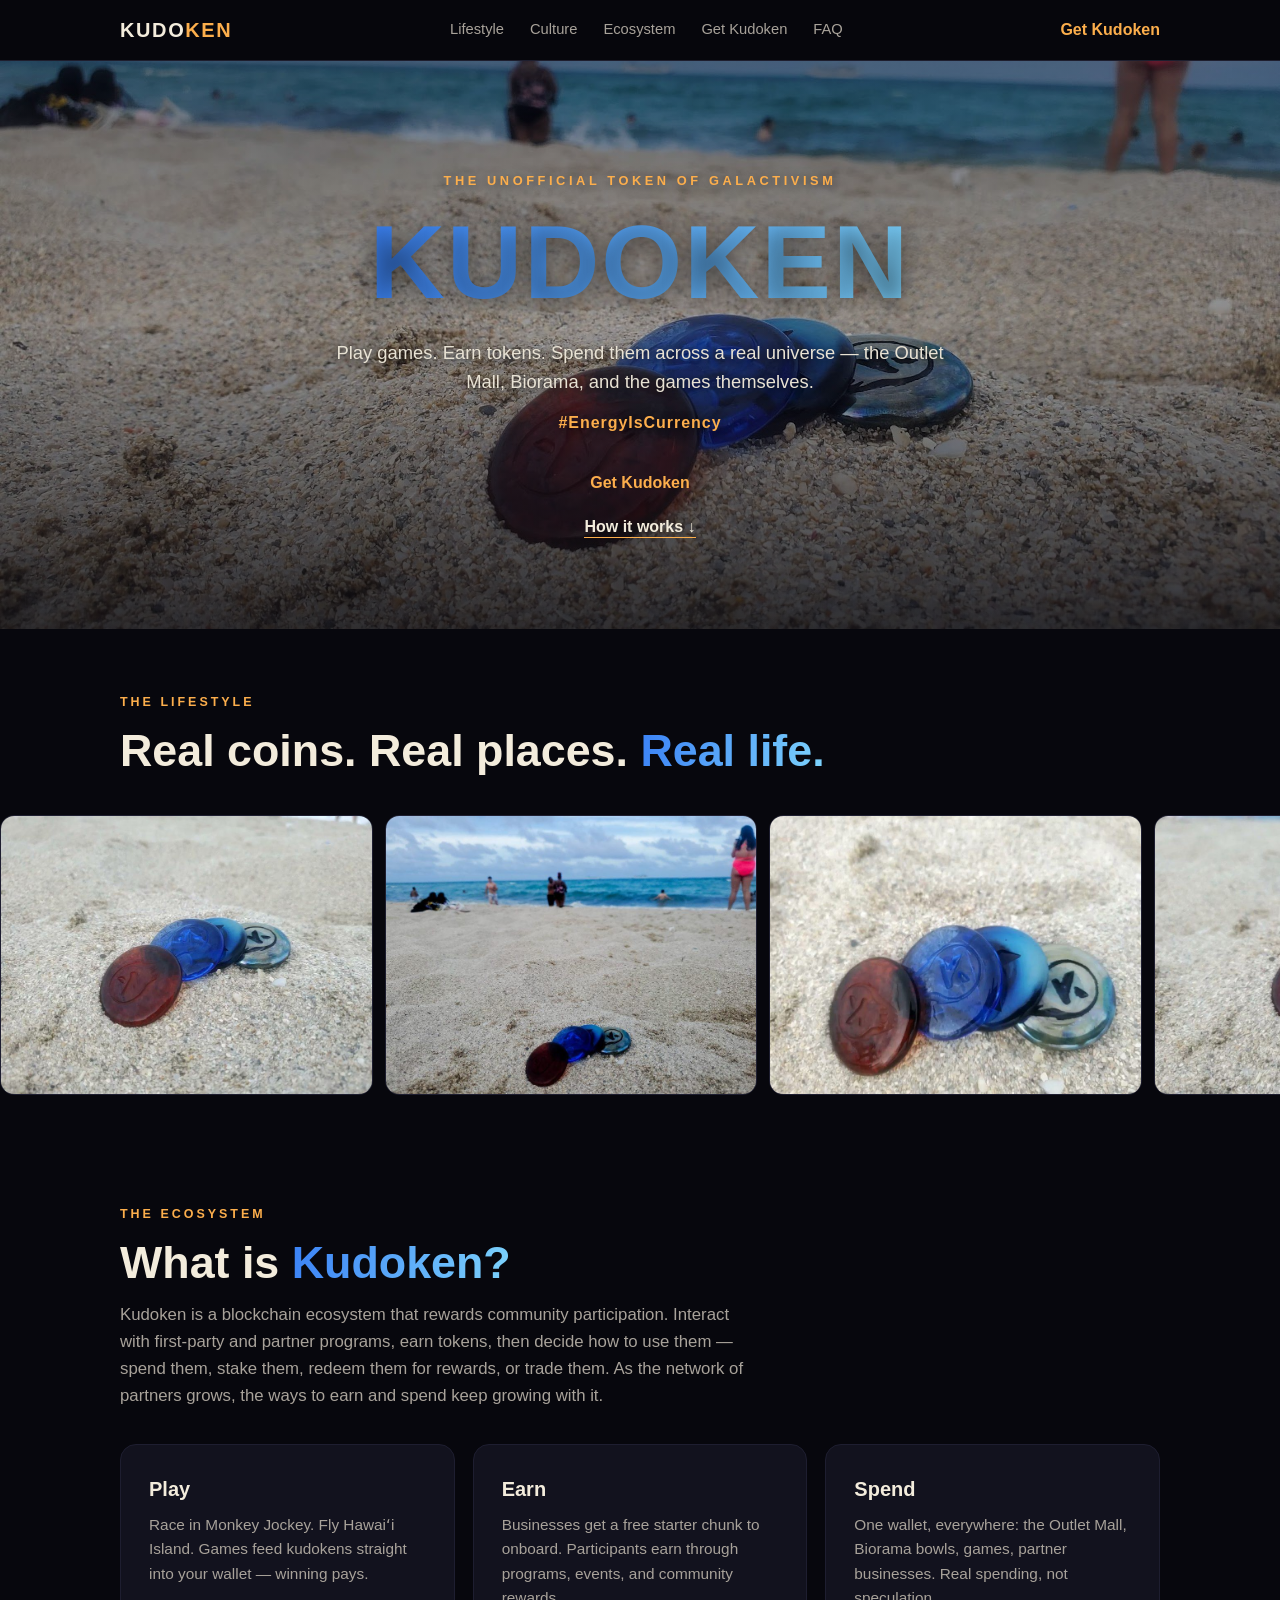
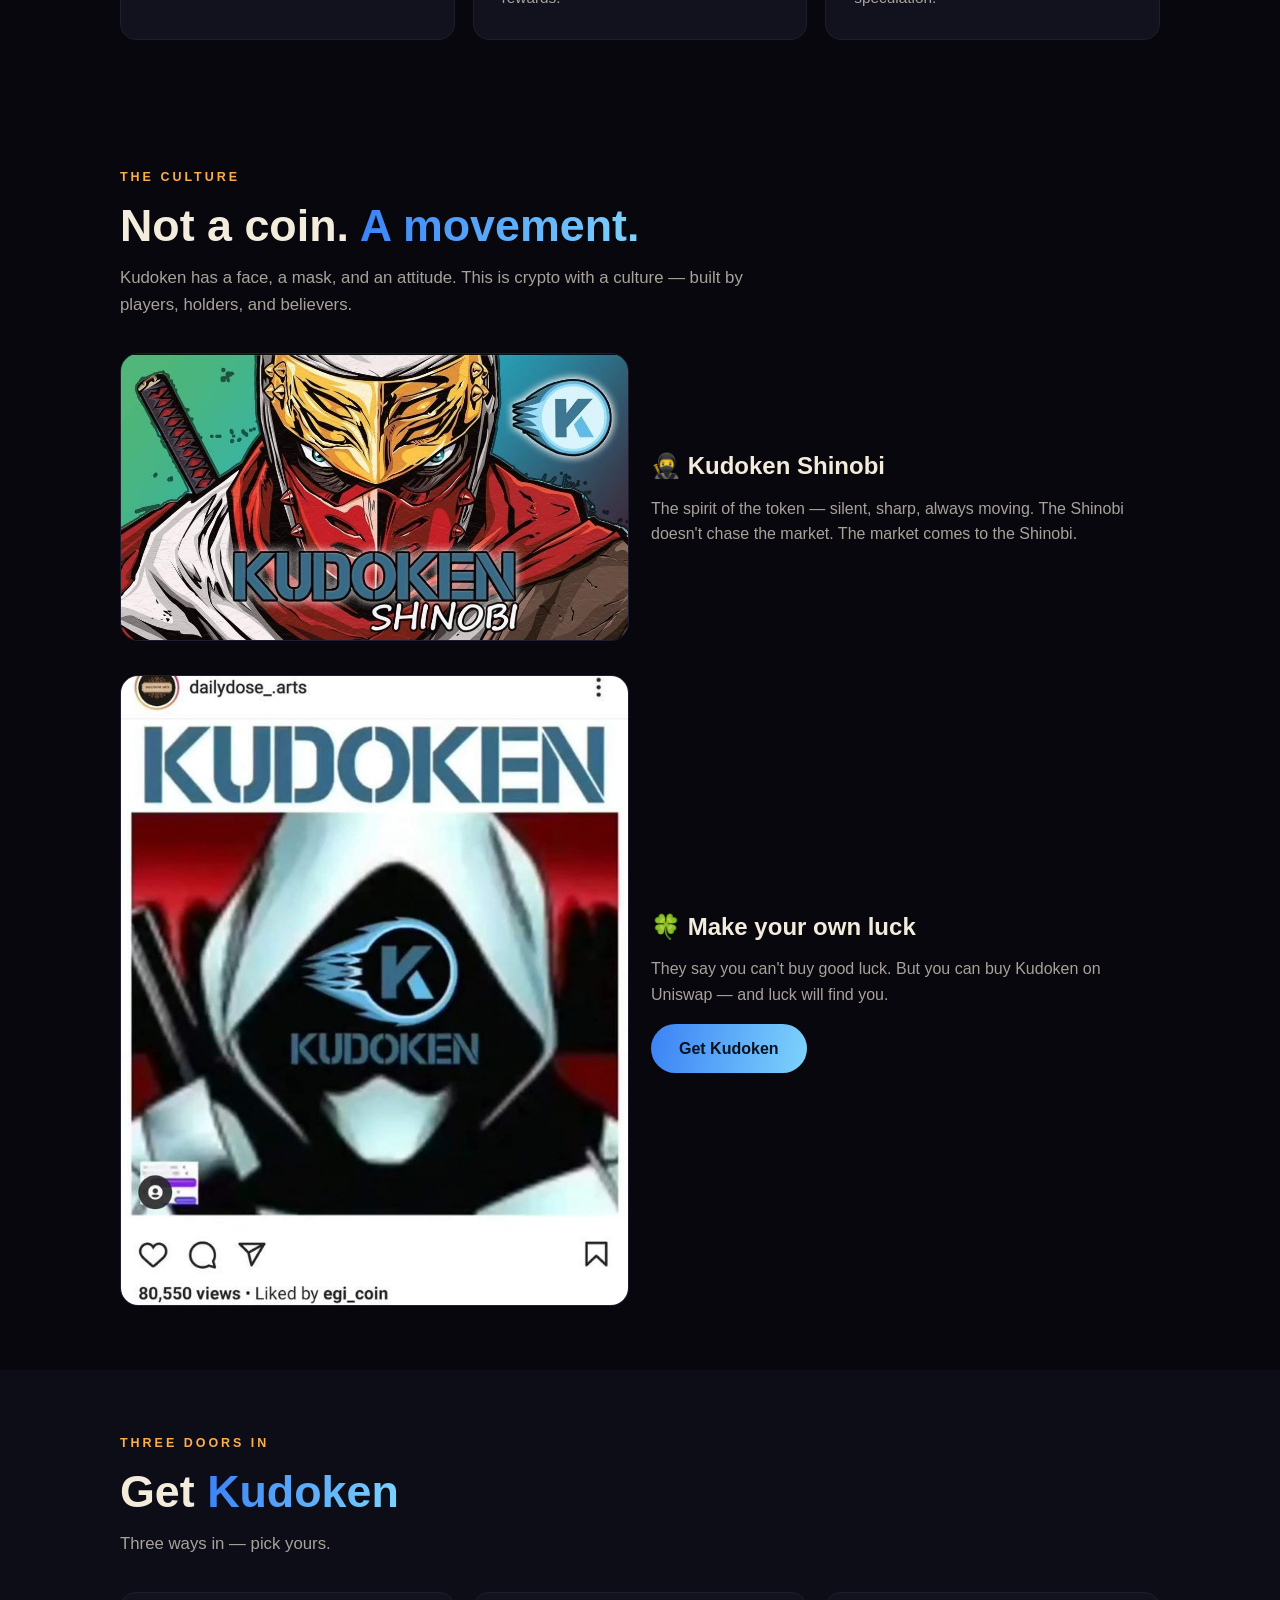
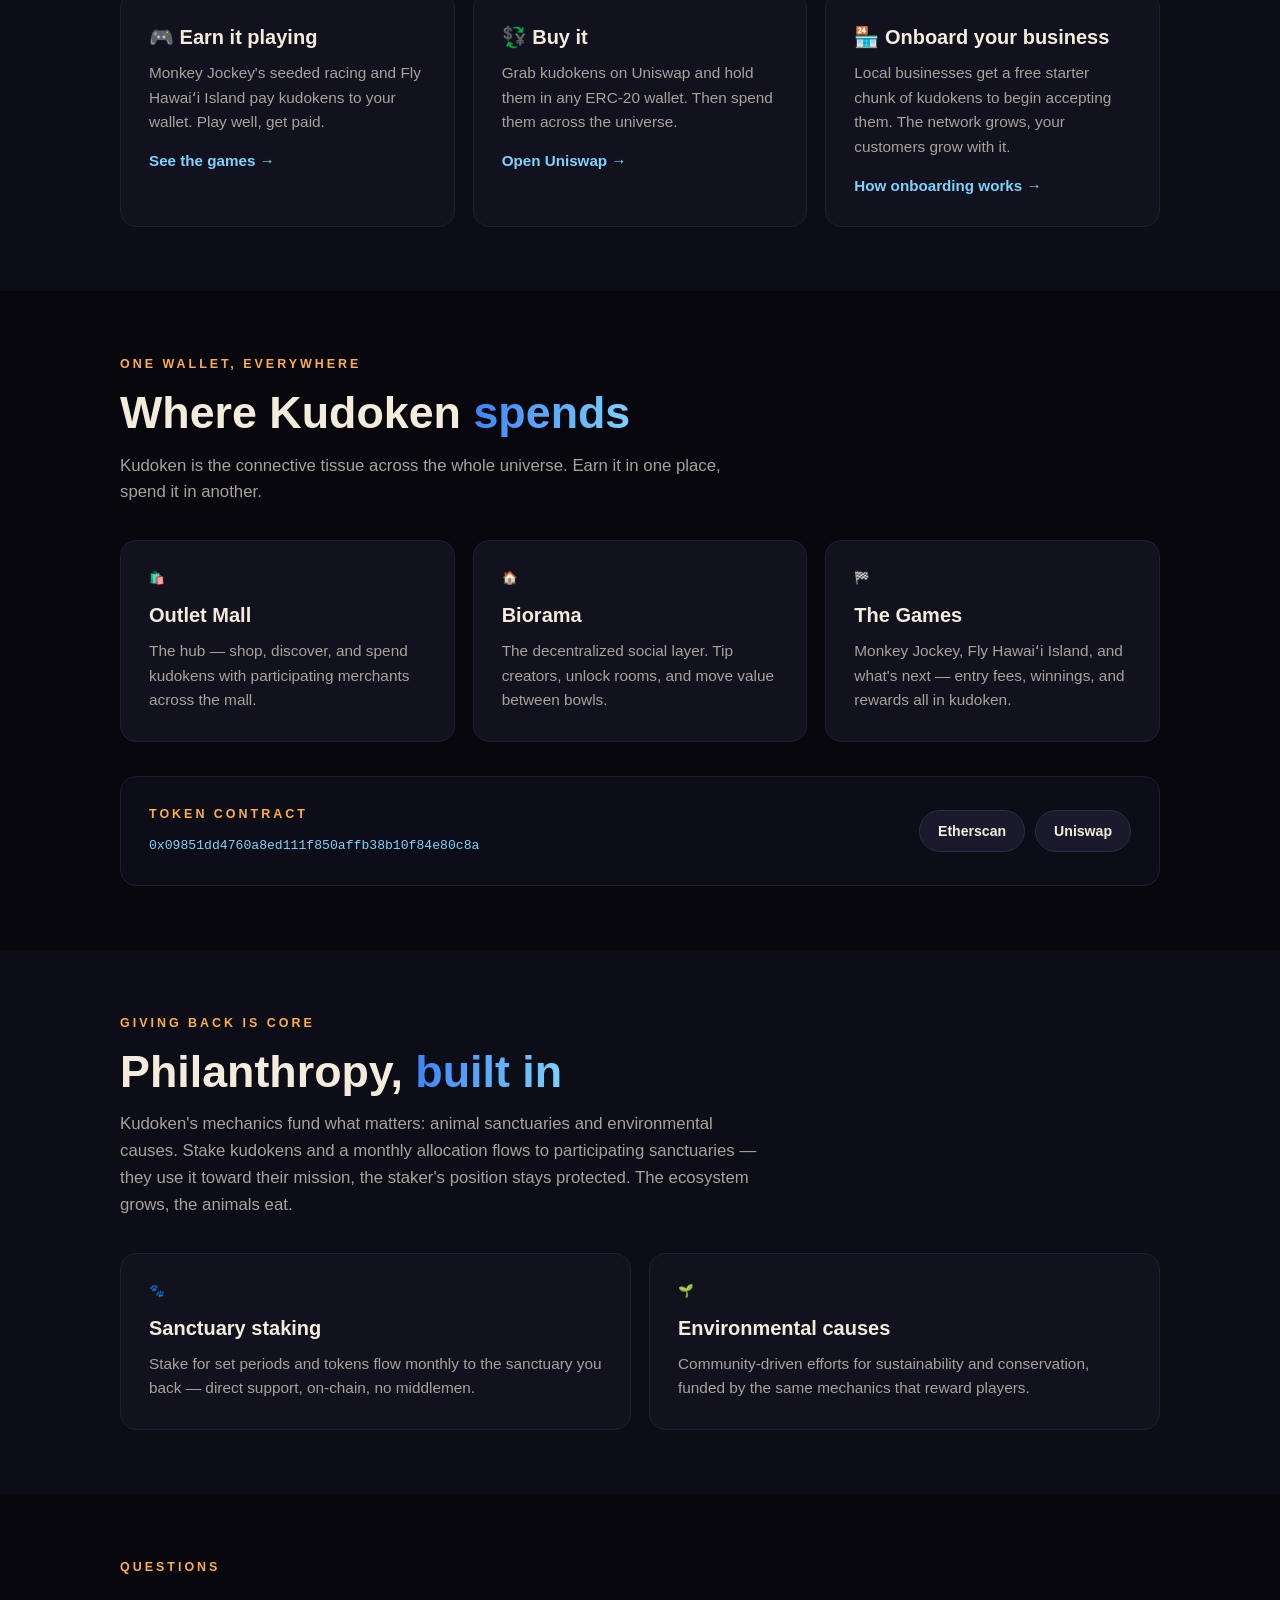
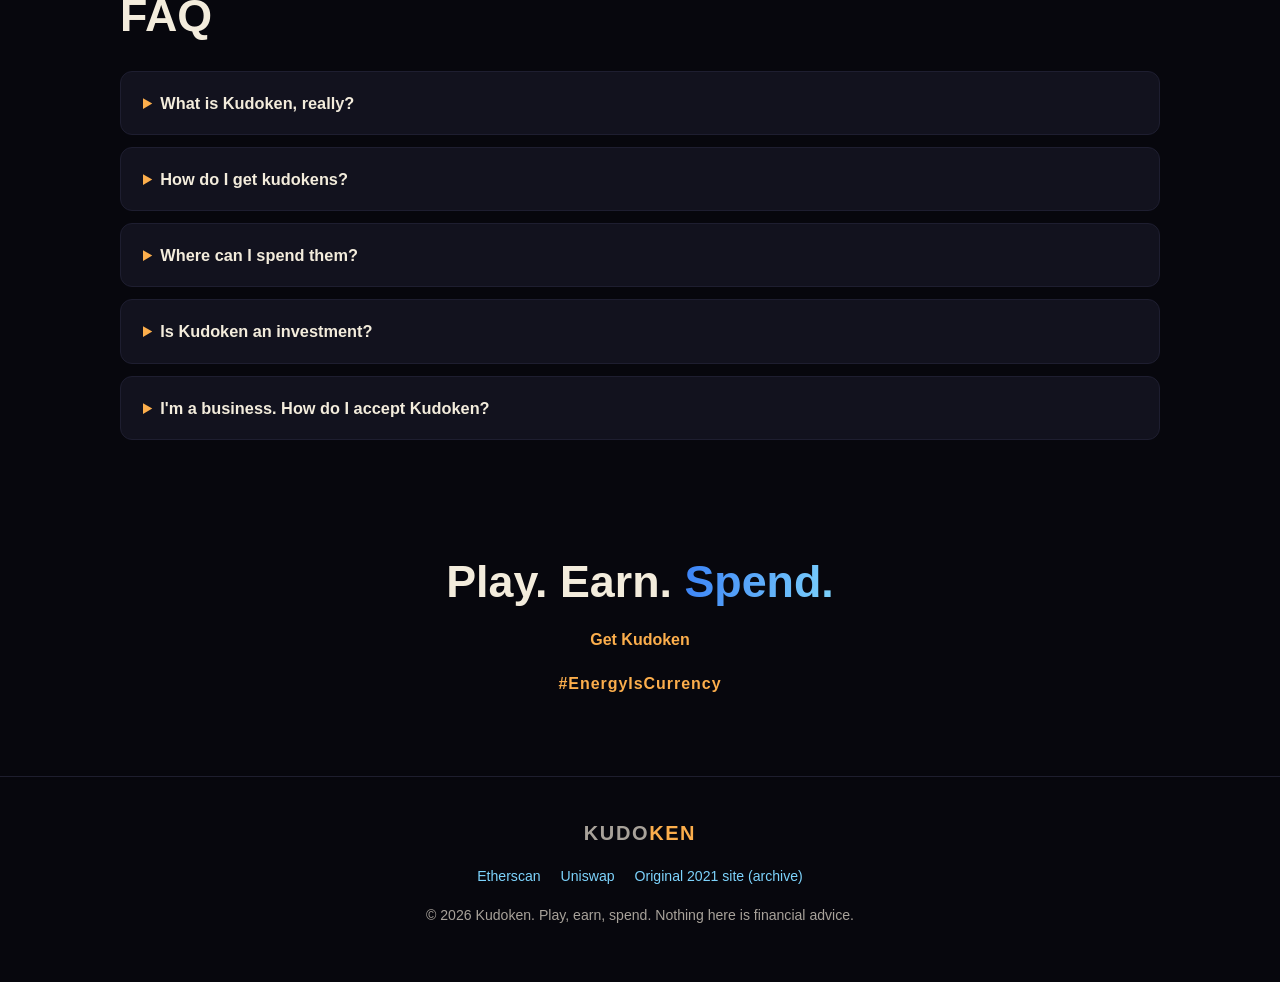
==== commit cd347bf9: "Add 'Energy is currency' thesis section" ====
--- a/index.html
+++ b/index.html
@@ -73,7 +73,6 @@
 .feature img{width:100%;border-radius:18px;border:1px solid #1e1e30}
 .feature h3{font-size:1.5rem;margin-bottom:10px}
 .feature p{color:var(--muted)}
-.thesis-close{text-align:center;font-size:clamp(1.3rem,3.5vw,2rem);font-weight:800;margin-top:44px;line-height:1.35;max-width:760px;margin-left:auto;margin-right:auto}
 /* footer */
 footer{border-top:1px solid #1e1e2e;padding:40px 0 56px;text-align:center;color:var(--muted);font-size:.88rem}
 footer .fl{display:flex;gap:20px;justify-content:center;margin:16px 0;flex-wrap:wrap}
@@ -113,47 +112,6 @@
   </div>
 </header>
 
-<section id="thesis">
-  <div class="wrap">
-    <div class="sec-kicker">THE THESIS</div>
-    <h2>Energy is <span class="grad">currency.</span></h2>
-    <p class="lede">AI can reproduce information. It can generate images, write code, automate businesses, imitate styles. But <strong style="color:var(--cream)">energy has to come from somewhere, and creativity has to originate somewhere</strong> — the two commodities robots can't steal. The machines can amplify human energy and creativity, but they don't create the reason for doing it. Kudoken is energy made transactional.</p>
-    <div class="grid c3" style="margin-top:34px">
-      <div class="card">
-        <div class="n">🌋</div>
-        <h3>FlashTown</h3>
-        <p>Physical energy — land, animals, sunlight, water, growing things.</p>
-      </div>
-      <div class="card">
-        <div class="n">🍓</div>
-        <h3>Fruity Puppy</h3>
-        <p>Biological creativity — turning what grows into something useful.</p>
-      </div>
-      <div class="card">
-        <div class="n">🤖</div>
-        <h3>BroBots</h3>
-        <p>Machine amplification — robots doing the work.</p>
-      </div>
-      <div class="card">
-        <div class="n">🏠</div>
-        <h3>Biorama</h3>
-        <p>Creative ownership — a place to build and own your expression.</p>
-      </div>
-      <div class="card">
-        <div class="n">🛍️</div>
-        <h3>Outlet Mall</h3>
-        <p>Exchange — creative work finding its audience and customers.</p>
-      </div>
-      <div class="card">
-        <div class="n">⚡</div>
-        <h3>Kudoken</h3>
-        <p>Energy made transactional — rewarding participation in the ecosystem.</p>
-      </div>
-    </div>
-    <p class="thesis-close">Let the robots do the work.<br><span class="grad">Keep the energy and creativity human.</span></p>
-  </div>
-</section>
-
 <section id="lifestyle" style="padding-bottom:20px">
   <div class="wrap">
     <div class="sec-kicker">THE LIFESTYLE</div>
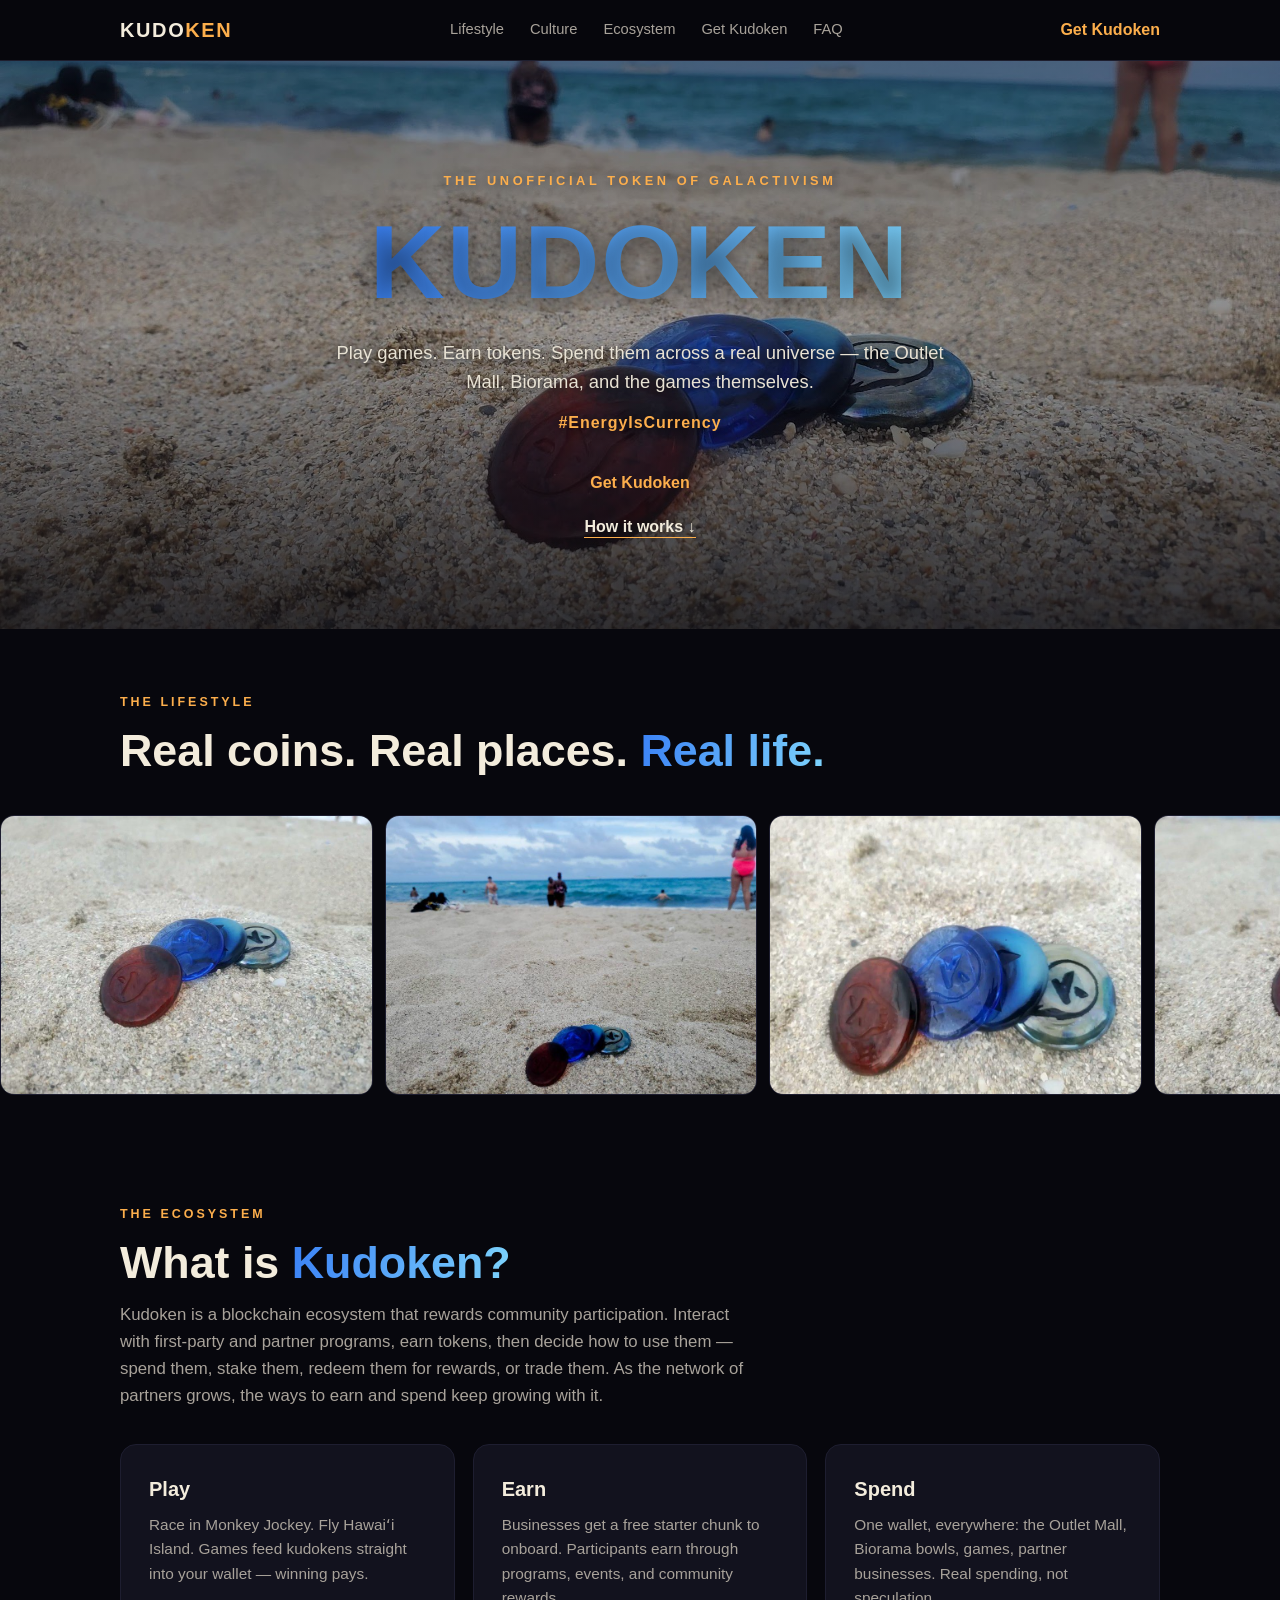
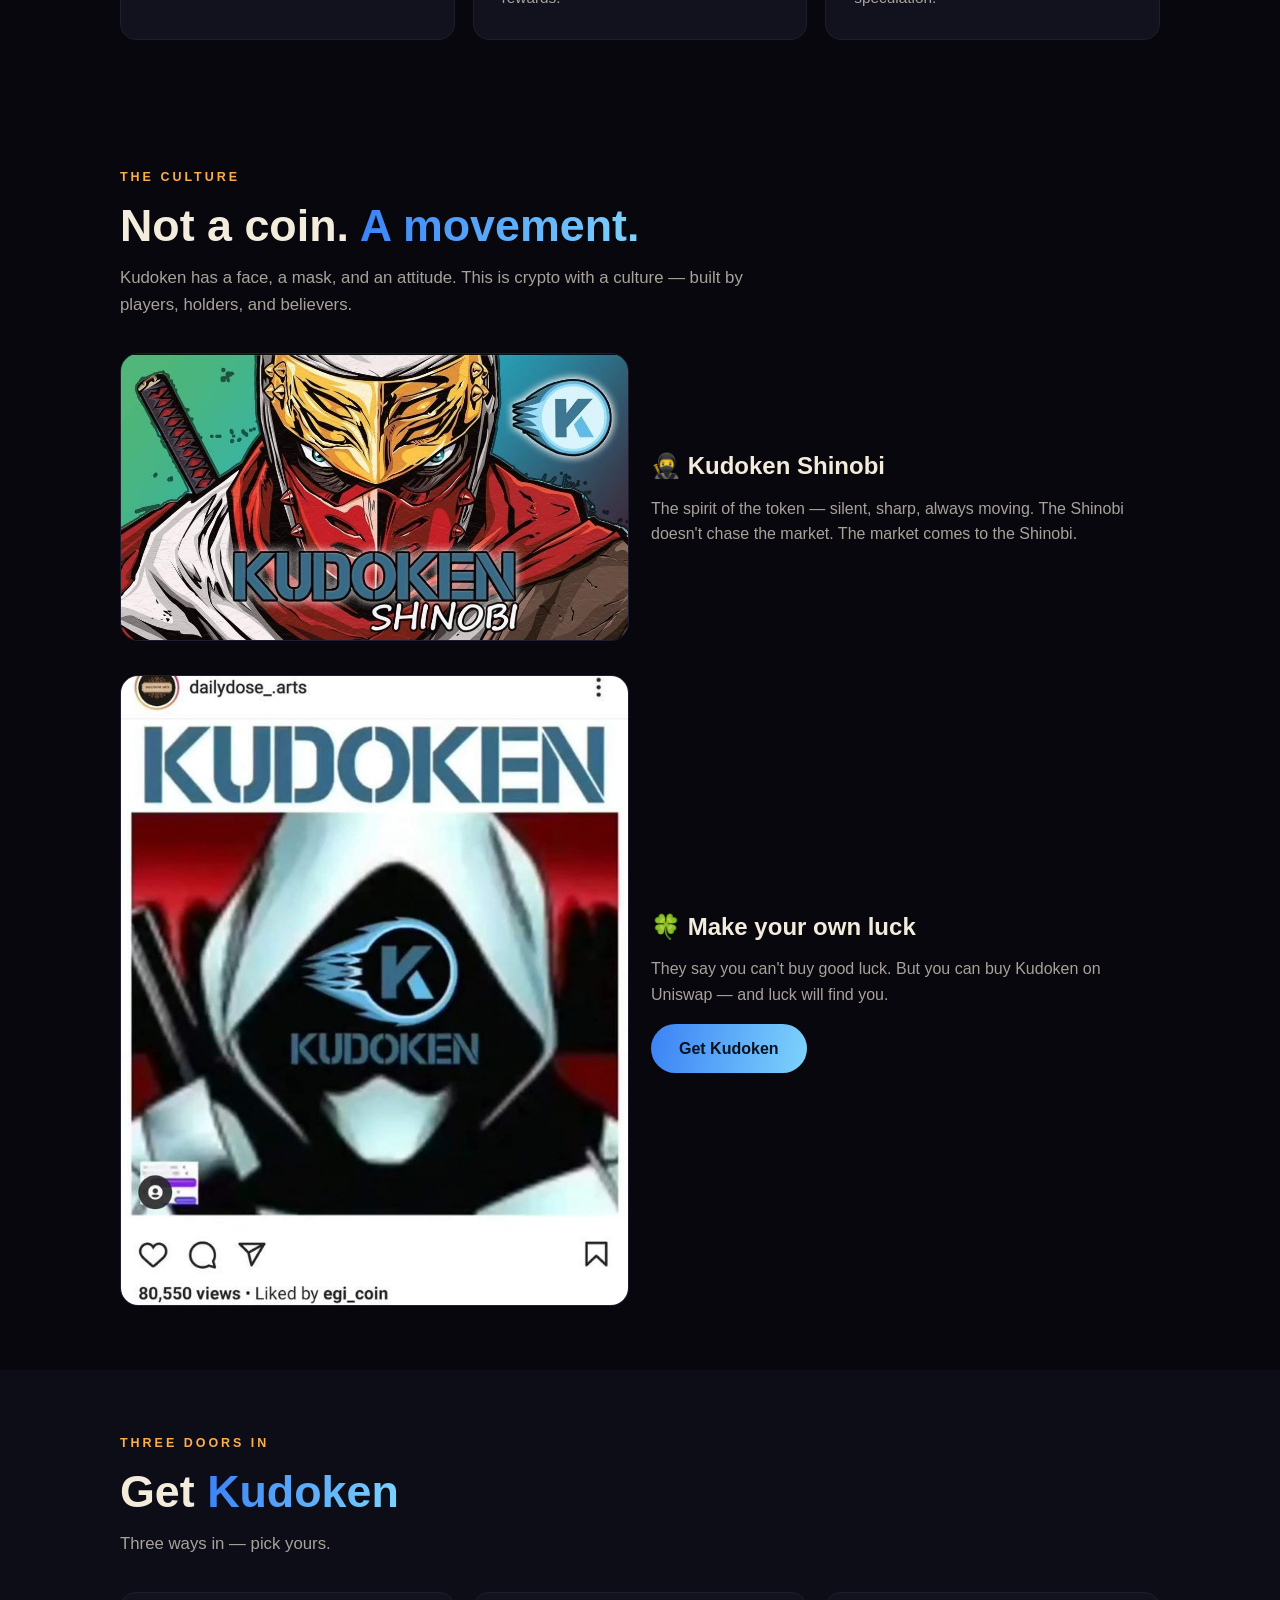
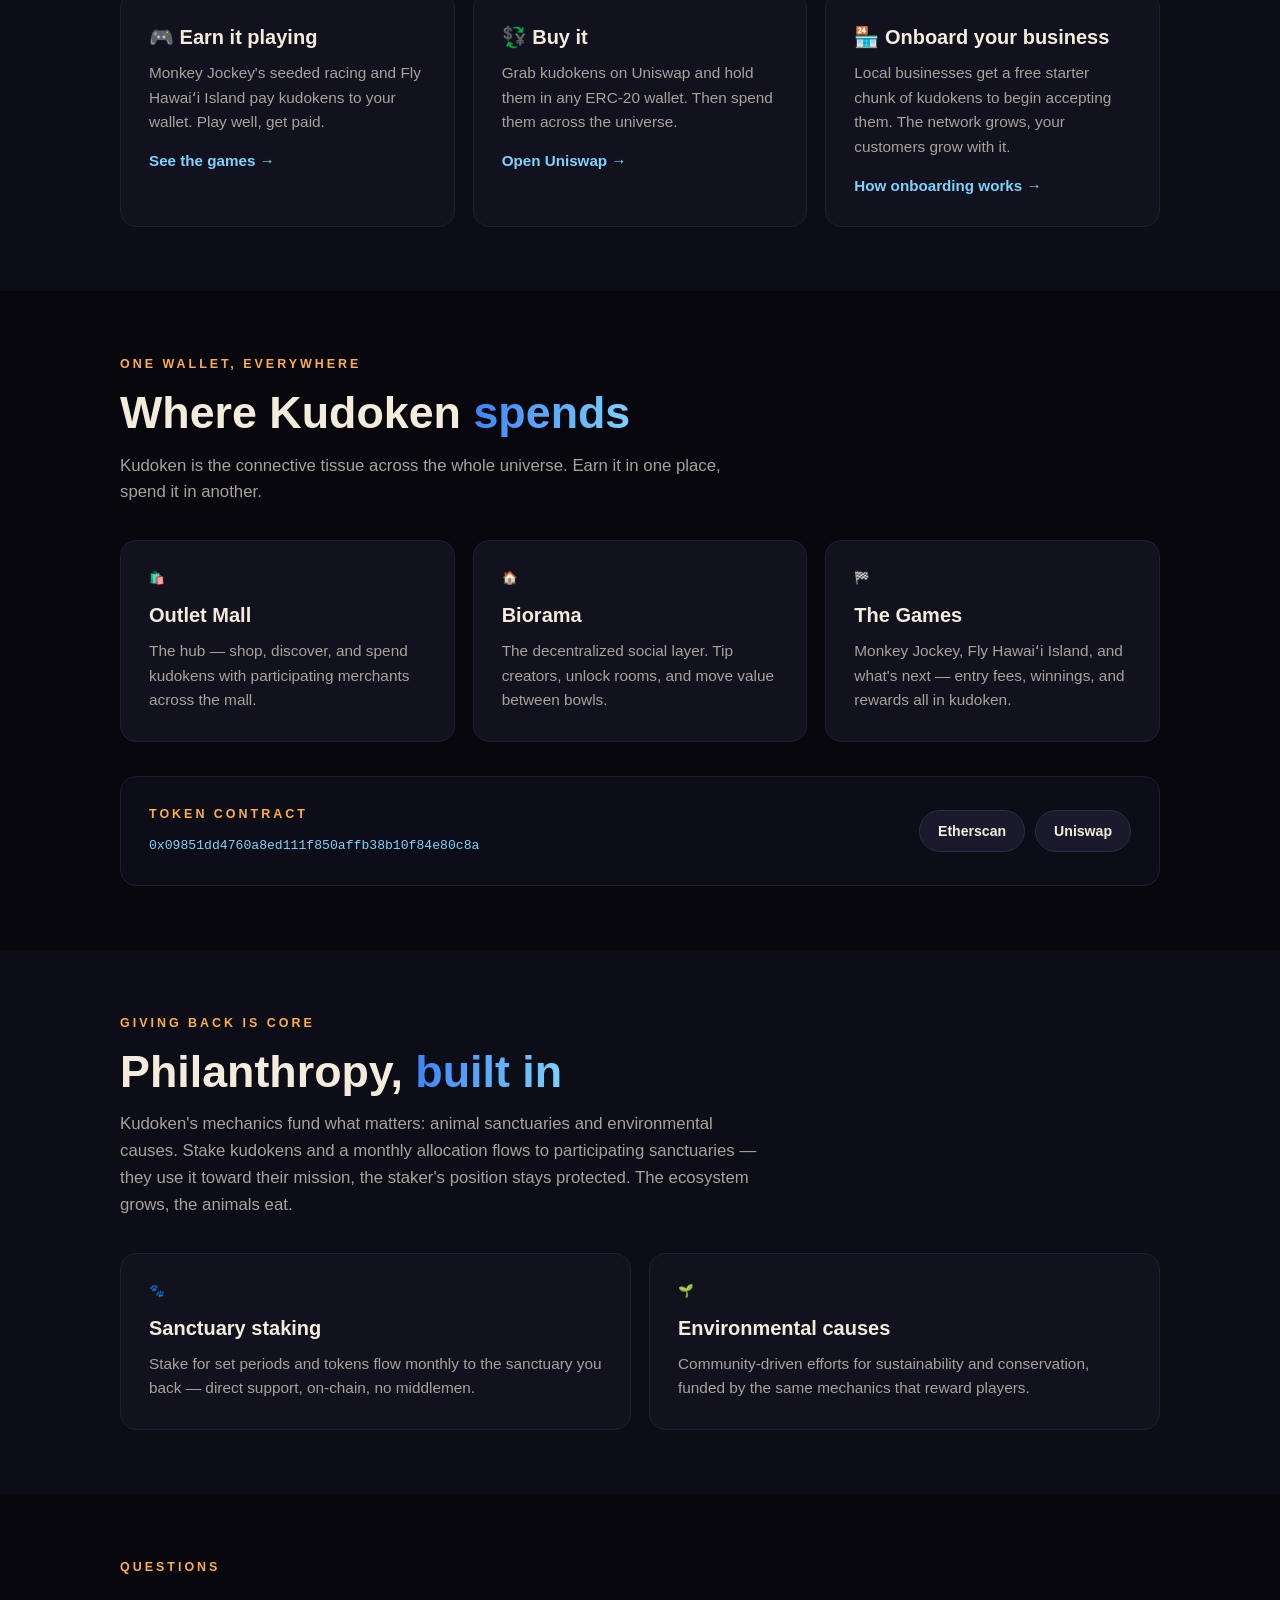
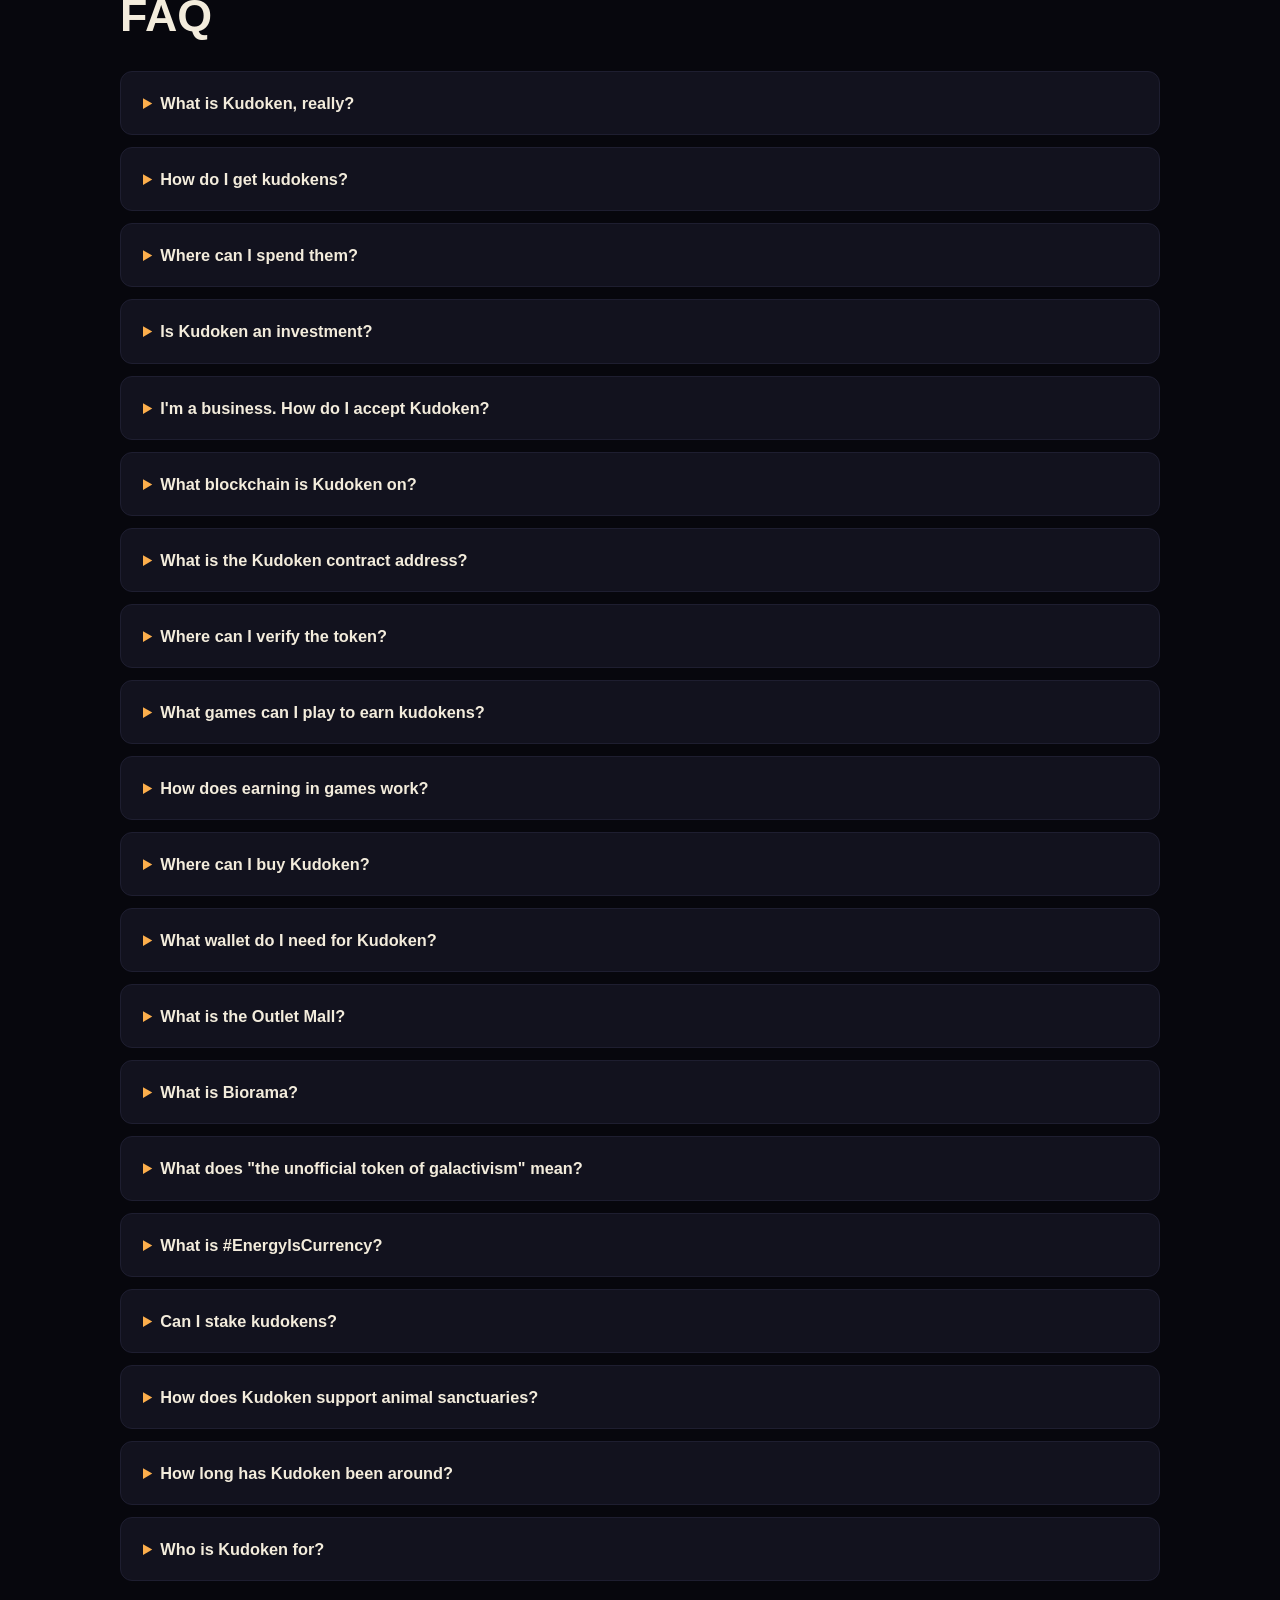
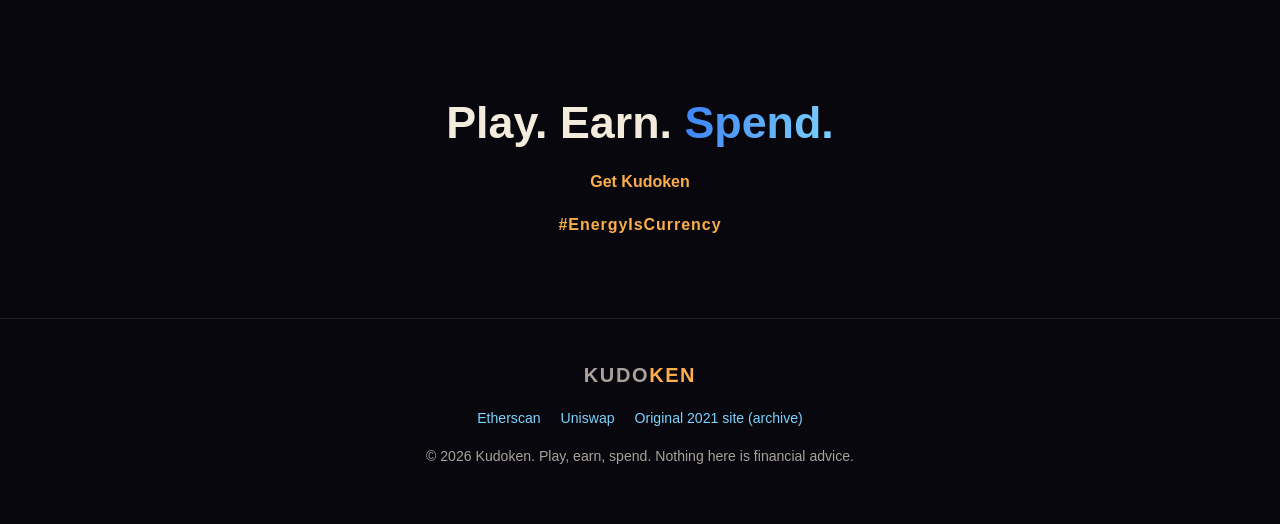
==== commit 955a6cdd: "Expand FAQ to 20 Q&As + add FAQPage schema" ====
--- a/index.html
+++ b/index.html
@@ -80,6 +80,114 @@
 .big-cta{text-align:center;padding:40px 20px 80px}
 .big-cta h2{margin-bottom:20px}
 </style>
+<script type="application/ld+json">
+{
+  "@context": "https://schema.org",
+  "@type": "FAQPage",
+  "mainEntity": [
+    {
+      "@type": "Question",
+      "name": "What is Kudoken, really?",
+      "acceptedAnswer": { "@type": "Answer", "text": "A utility token on Ethereum (ERC-20) that powers a rewards ecosystem: earn it by participating — games, programs, partner businesses — and spend it across the Outlet Mall, Biorama, and games. It's built for using, not just holding." }
+    },
+    {
+      "@type": "Question",
+      "name": "How do I get kudokens?",
+      "acceptedAnswer": { "@type": "Answer", "text": "Three ways: earn them playing games like Monkey Jockey and Fly Hawaiʻi Island, buy them on Uniswap, or — if you're a business — get a free starter chunk when you onboard to accept them." }
+    },
+    {
+      "@type": "Question",
+      "name": "Where can I spend them?",
+      "acceptedAnswer": { "@type": "Answer", "text": "Across the universe: the Outlet Mall, Biorama bowls, in-game purchases and rewards, and participating partner businesses. The partner list keeps growing." }
+    },
+    {
+      "@type": "Question",
+      "name": "Is Kudoken an investment?",
+      "acceptedAnswer": { "@type": "Answer", "text": "Kudoken is a utility token — it's designed to be earned and spent inside an ecosystem. Nothing here is financial advice, and no returns are promised. Play, earn, spend." }
+    },
+    {
+      "@type": "Question",
+      "name": "I'm a business. How do I accept Kudoken?",
+      "acceptedAnswer": { "@type": "Answer", "text": "Onboarding businesses receive a free starter chunk of kudokens to get going. Reach out and we'll walk you through accepting them — your customers earn, you get discovered." }
+    },
+    {
+      "@type": "Question",
+      "name": "What blockchain is Kudoken on?",
+      "acceptedAnswer": { "@type": "Answer", "text": "Ethereum. Kudoken is an ERC-20 token, so it works with standard Ethereum wallets and tools." }
+    },
+    {
+      "@type": "Question",
+      "name": "What is the Kudoken contract address?",
+      "acceptedAnswer": { "@type": "Answer", "text": "0x09851dd4760a8ed111f850affb38b10f84e80c8a — it's published on kudoken.space and linked to Etherscan so anyone can verify they're holding the real token." }
+    },
+    {
+      "@type": "Question",
+      "name": "Where can I verify the token?",
+      "acceptedAnswer": { "@type": "Answer", "text": "On Etherscan — the link is on kudoken.space next to the contract address. Always check the contract address before buying anywhere." }
+    },
+    {
+      "@type": "Question",
+      "name": "What games can I play to earn kudokens?",
+      "acceptedAnswer": { "@type": "Answer", "text": "Monkey Jockey, the seeded racing game, and Fly Hawaiʻi Island, the flight game. Games feed kudokens straight into your wallet — winning pays." }
+    },
+    {
+      "@type": "Question",
+      "name": "How does earning in games work?",
+      "acceptedAnswer": { "@type": "Answer", "text": "Play the games and kudokens are paid to your wallet: race winnings in Monkey Jockey, rewards in Fly Hawaiʻi Island, plus entry fees, winnings, and rewards across the games — all in kudoken." }
+    },
+    {
+      "@type": "Question",
+      "name": "Where can I buy Kudoken?",
+      "acceptedAnswer": { "@type": "Answer", "text": "On Uniswap. The \"Get Kudoken\" button on kudoken.space goes straight there. Hold what you buy in any ERC-20 wallet." }
+    },
+    {
+      "@type": "Question",
+      "name": "What wallet do I need for Kudoken?",
+      "acceptedAnswer": { "@type": "Answer", "text": "Any ERC-20 wallet. Kudoken is a standard Ethereum token, so the wallet you already use for Ethereum tokens works." }
+    },
+    {
+      "@type": "Question",
+      "name": "What is the Outlet Mall?",
+      "acceptedAnswer": { "@type": "Answer", "text": "The hub of the universe — a mall where you can shop, discover, and spend kudokens with participating merchants." }
+    },
+    {
+      "@type": "Question",
+      "name": "What is Biorama?",
+      "acceptedAnswer": { "@type": "Answer", "text": "The decentralized social layer of the universe. In Biorama you can tip creators, unlock rooms, and move value between bowls — and kudokens are how value moves." }
+    },
+    {
+      "@type": "Question",
+      "name": "What does \"the unofficial token of galactivism\" mean?",
+      "acceptedAnswer": { "@type": "Answer", "text": "It's Kudoken's banner. This is crypto with a culture and a cause: the ecosystem rewards participation and builds giving back into its mechanics. Unofficial, unbothered, and aimed at the galaxy." }
+    },
+    {
+      "@type": "Question",
+      "name": "What is #EnergyIsCurrency?",
+      "acceptedAnswer": { "@type": "Answer", "text": "The ecosystem's motto. Kudoken rewards community participation — the energy you put into the games, the mall, and the community is what earns. Energy is currency." }
+    },
+    {
+      "@type": "Question",
+      "name": "Can I stake kudokens?",
+      "acceptedAnswer": { "@type": "Answer", "text": "Yes. The ecosystem is built so you can spend kudokens, stake them, redeem them for rewards, or trade them. Staking is also how the philanthropy mechanics run." }
+    },
+    {
+      "@type": "Question",
+      "name": "How does Kudoken support animal sanctuaries?",
+      "acceptedAnswer": { "@type": "Answer", "text": "Philanthropy is built into the mechanics. Stake kudokens for set periods and a monthly allocation flows to the participating sanctuary you back — direct support, on-chain, no middlemen. Environmental causes are funded by the same mechanics." }
+    },
+    {
+      "@type": "Question",
+      "name": "How long has Kudoken been around?",
+      "acceptedAnswer": { "@type": "Answer", "text": "Since 2021. The original kudoken.io site is preserved in the Wayback Machine — there's a link in the footer of kudoken.space." }
+    },
+    {
+      "@type": "Question",
+      "name": "Who is Kudoken for?",
+      "acceptedAnswer": { "@type": "Answer", "text": "Players, holders, and believers — anyone who wants to play, earn, and spend inside one connected universe instead of watching charts. It's crypto with a face, a mask, and an attitude." }
+    }
+  ]
+}
+</script>
 </head>
 <body>
 
@@ -276,6 +384,66 @@
         <summary>I'm a business. How do I accept Kudoken?</summary>
         <p>Onboarding businesses receive a free starter chunk of kudokens to get going. Reach out and we'll walk you through accepting them — your customers earn, you get discovered.</p>
       </details>
+      <details>
+        <summary>What blockchain is Kudoken on?</summary>
+        <p>Ethereum. Kudoken is an ERC-20 token, so it works with standard Ethereum wallets and tools.</p>
+      </details>
+      <details>
+        <summary>What is the Kudoken contract address?</summary>
+        <p>0x09851dd4760a8ed111f850affb38b10f84e80c8a — it's published on kudoken.space and linked to Etherscan so anyone can verify they're holding the real token.</p>
+      </details>
+      <details>
+        <summary>Where can I verify the token?</summary>
+        <p>On Etherscan — the link is on kudoken.space next to the contract address. Always check the contract address before buying anywhere.</p>
+      </details>
+      <details>
+        <summary>What games can I play to earn kudokens?</summary>
+        <p>Monkey Jockey, the seeded racing game, and Fly Hawaiʻi Island, the flight game. Games feed kudokens straight into your wallet — winning pays.</p>
+      </details>
+      <details>
+        <summary>How does earning in games work?</summary>
+        <p>Play the games and kudokens are paid to your wallet: race winnings in Monkey Jockey, rewards in Fly Hawaiʻi Island, plus entry fees, winnings, and rewards across the games — all in kudoken.</p>
+      </details>
+      <details>
+        <summary>Where can I buy Kudoken?</summary>
+        <p>On Uniswap. The "Get Kudoken" button on kudoken.space goes straight there. Hold what you buy in any ERC-20 wallet.</p>
+      </details>
+      <details>
+        <summary>What wallet do I need for Kudoken?</summary>
+        <p>Any ERC-20 wallet. Kudoken is a standard Ethereum token, so the wallet you already use for Ethereum tokens works.</p>
+      </details>
+      <details>
+        <summary>What is the Outlet Mall?</summary>
+        <p>The hub of the universe — a mall where you can shop, discover, and spend kudokens with participating merchants.</p>
+      </details>
+      <details>
+        <summary>What is Biorama?</summary>
+        <p>The decentralized social layer of the universe. In Biorama you can tip creators, unlock rooms, and move value between bowls — and kudokens are how value moves.</p>
+      </details>
+      <details>
+        <summary>What does "the unofficial token of galactivism" mean?</summary>
+        <p>It's Kudoken's banner. This is crypto with a culture and a cause: the ecosystem rewards participation and builds giving back into its mechanics. Unofficial, unbothered, and aimed at the galaxy.</p>
+      </details>
+      <details>
+        <summary>What is #EnergyIsCurrency?</summary>
+        <p>The ecosystem's motto. Kudoken rewards community participation — the energy you put into the games, the mall, and the community is what earns. Energy is currency.</p>
+      </details>
+      <details>
+        <summary>Can I stake kudokens?</summary>
+        <p>Yes. The ecosystem is built so you can spend kudokens, stake them, redeem them for rewards, or trade them. Staking is also how the philanthropy mechanics run.</p>
+      </details>
+      <details>
+        <summary>How does Kudoken support animal sanctuaries?</summary>
+        <p>Philanthropy is built into the mechanics. Stake kudokens for set periods and a monthly allocation flows to the participating sanctuary you back — direct support, on-chain, no middlemen. Environmental causes are funded by the same mechanics.</p>
+      </details>
+      <details>
+        <summary>How long has Kudoken been around?</summary>
+        <p>Since 2021. The original kudoken.io site is preserved in the Wayback Machine — there's a link in the footer of kudoken.space.</p>
+      </details>
+      <details>
+        <summary>Who is Kudoken for?</summary>
+        <p>Players, holders, and believers — anyone who wants to play, earn, and spend inside one connected universe instead of watching charts. It's crypto with a face, a mask, and an attitude.</p>
+      </details>
     </div>
   </div>
 </section>
